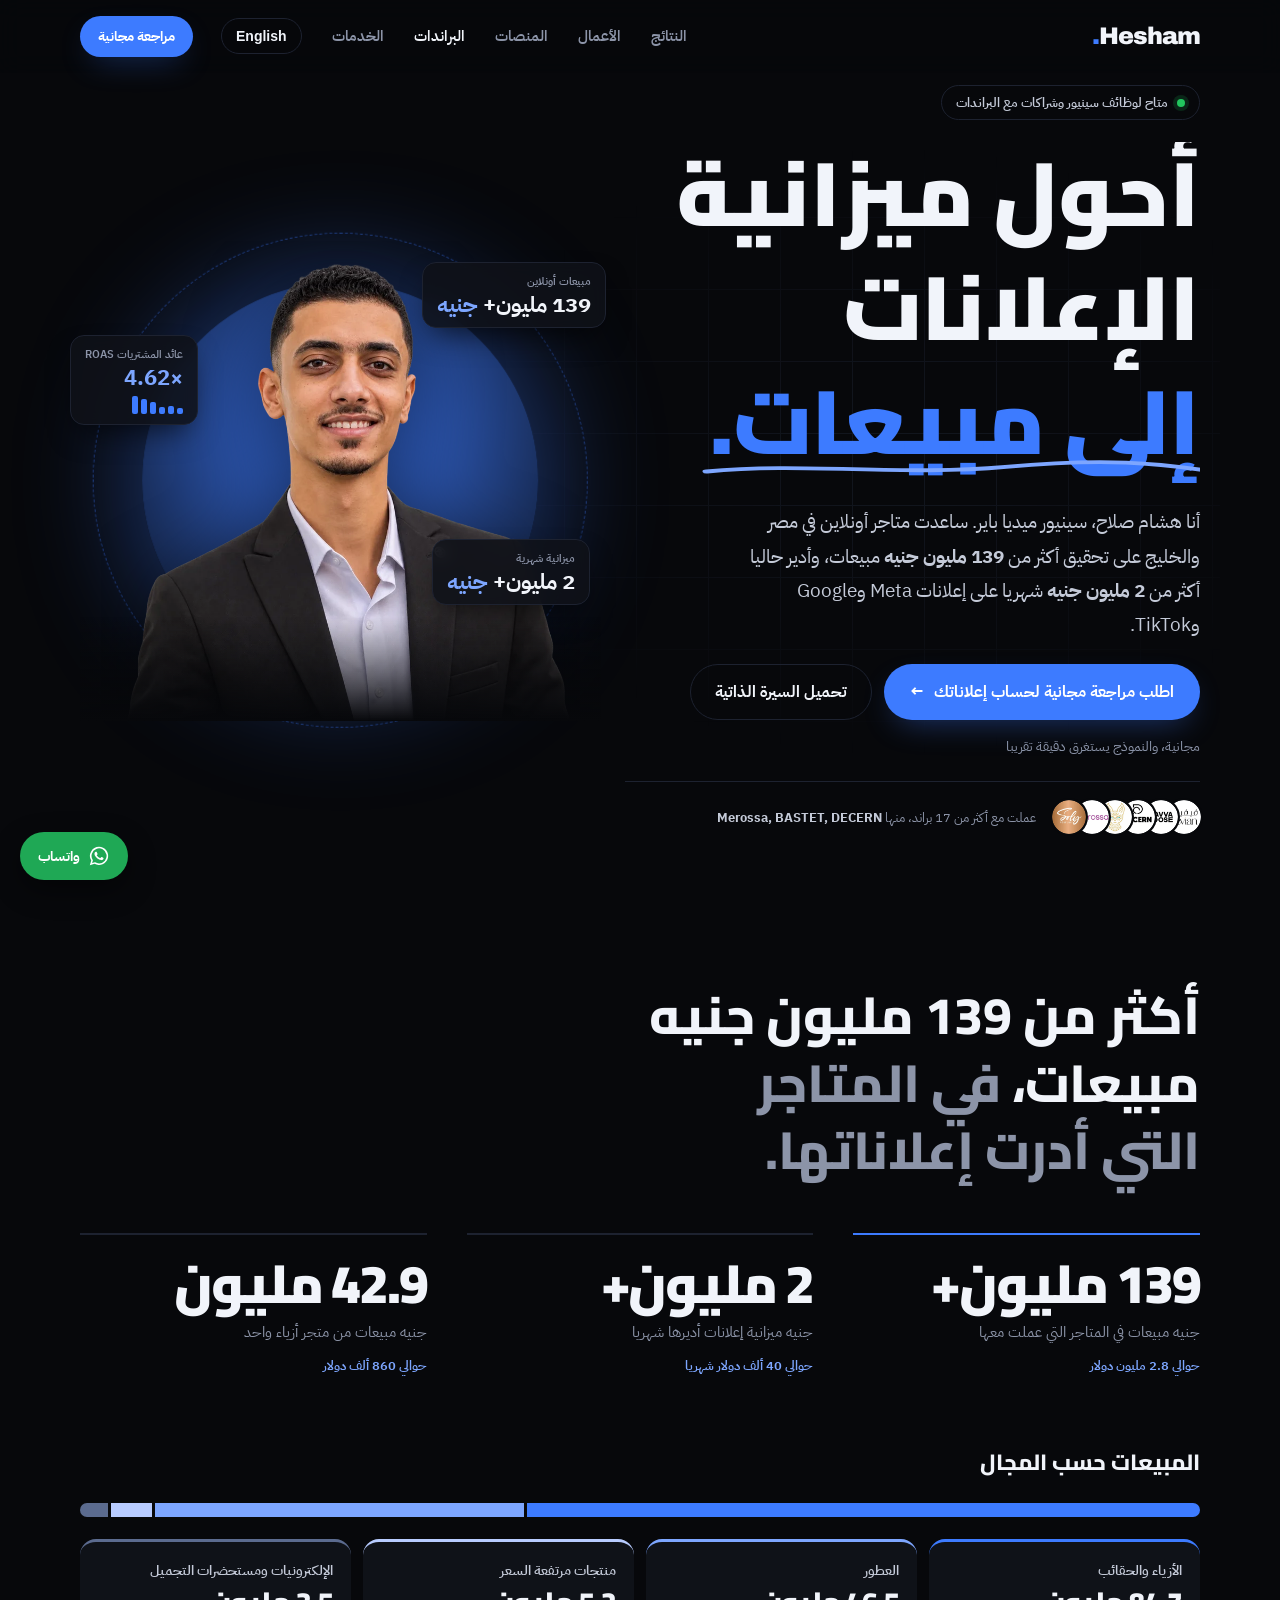
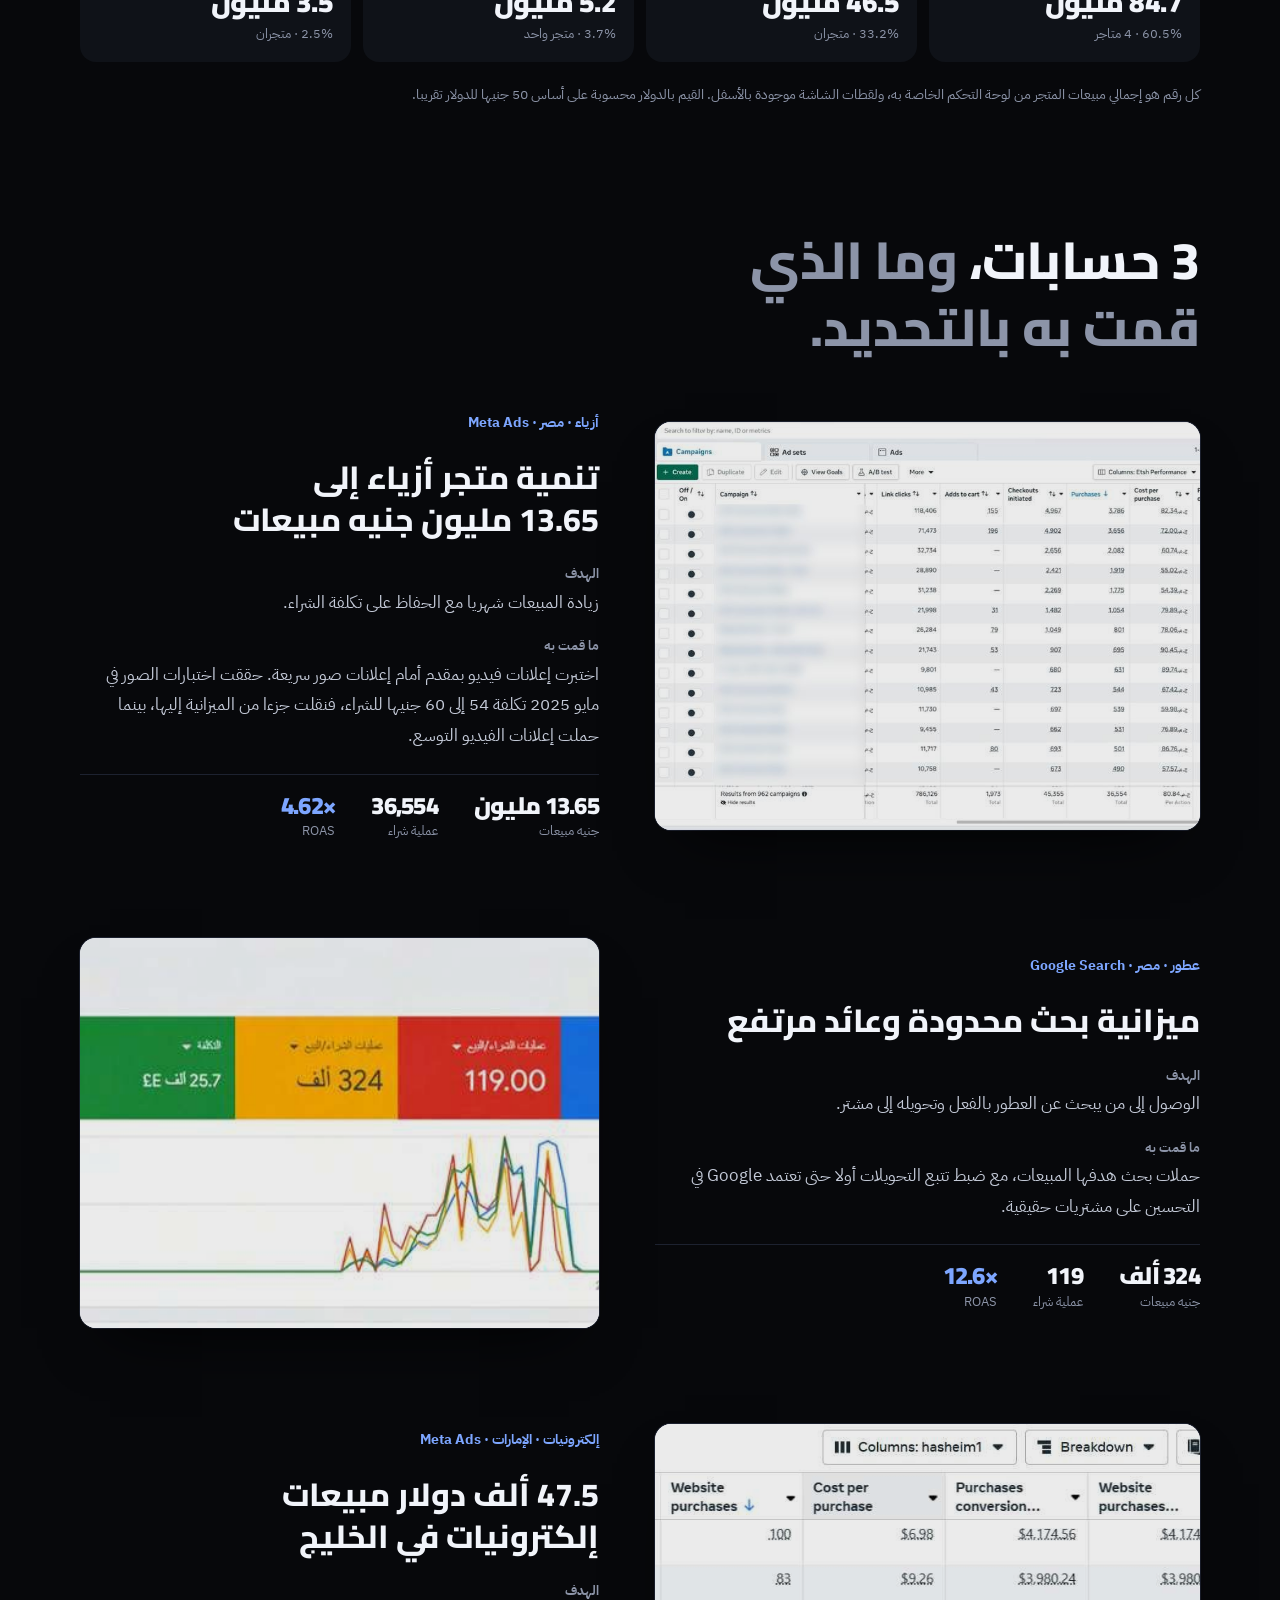
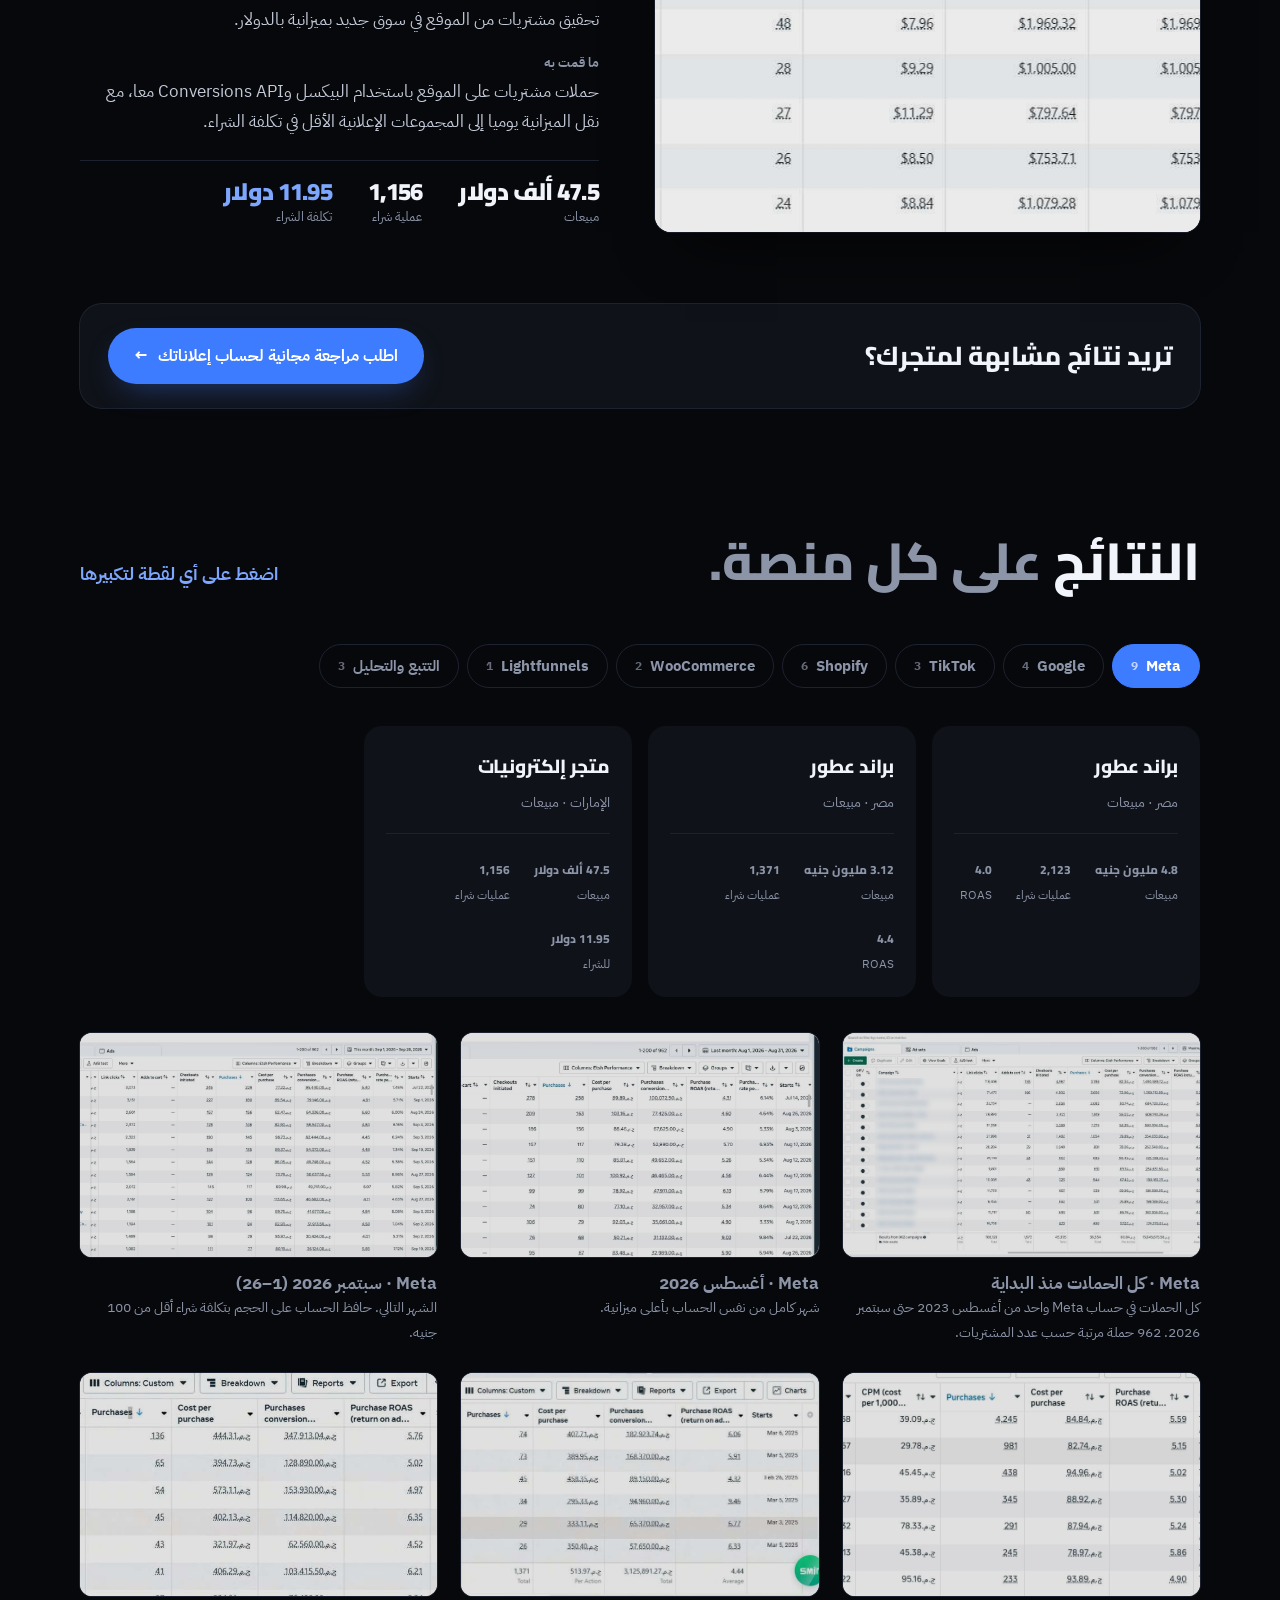
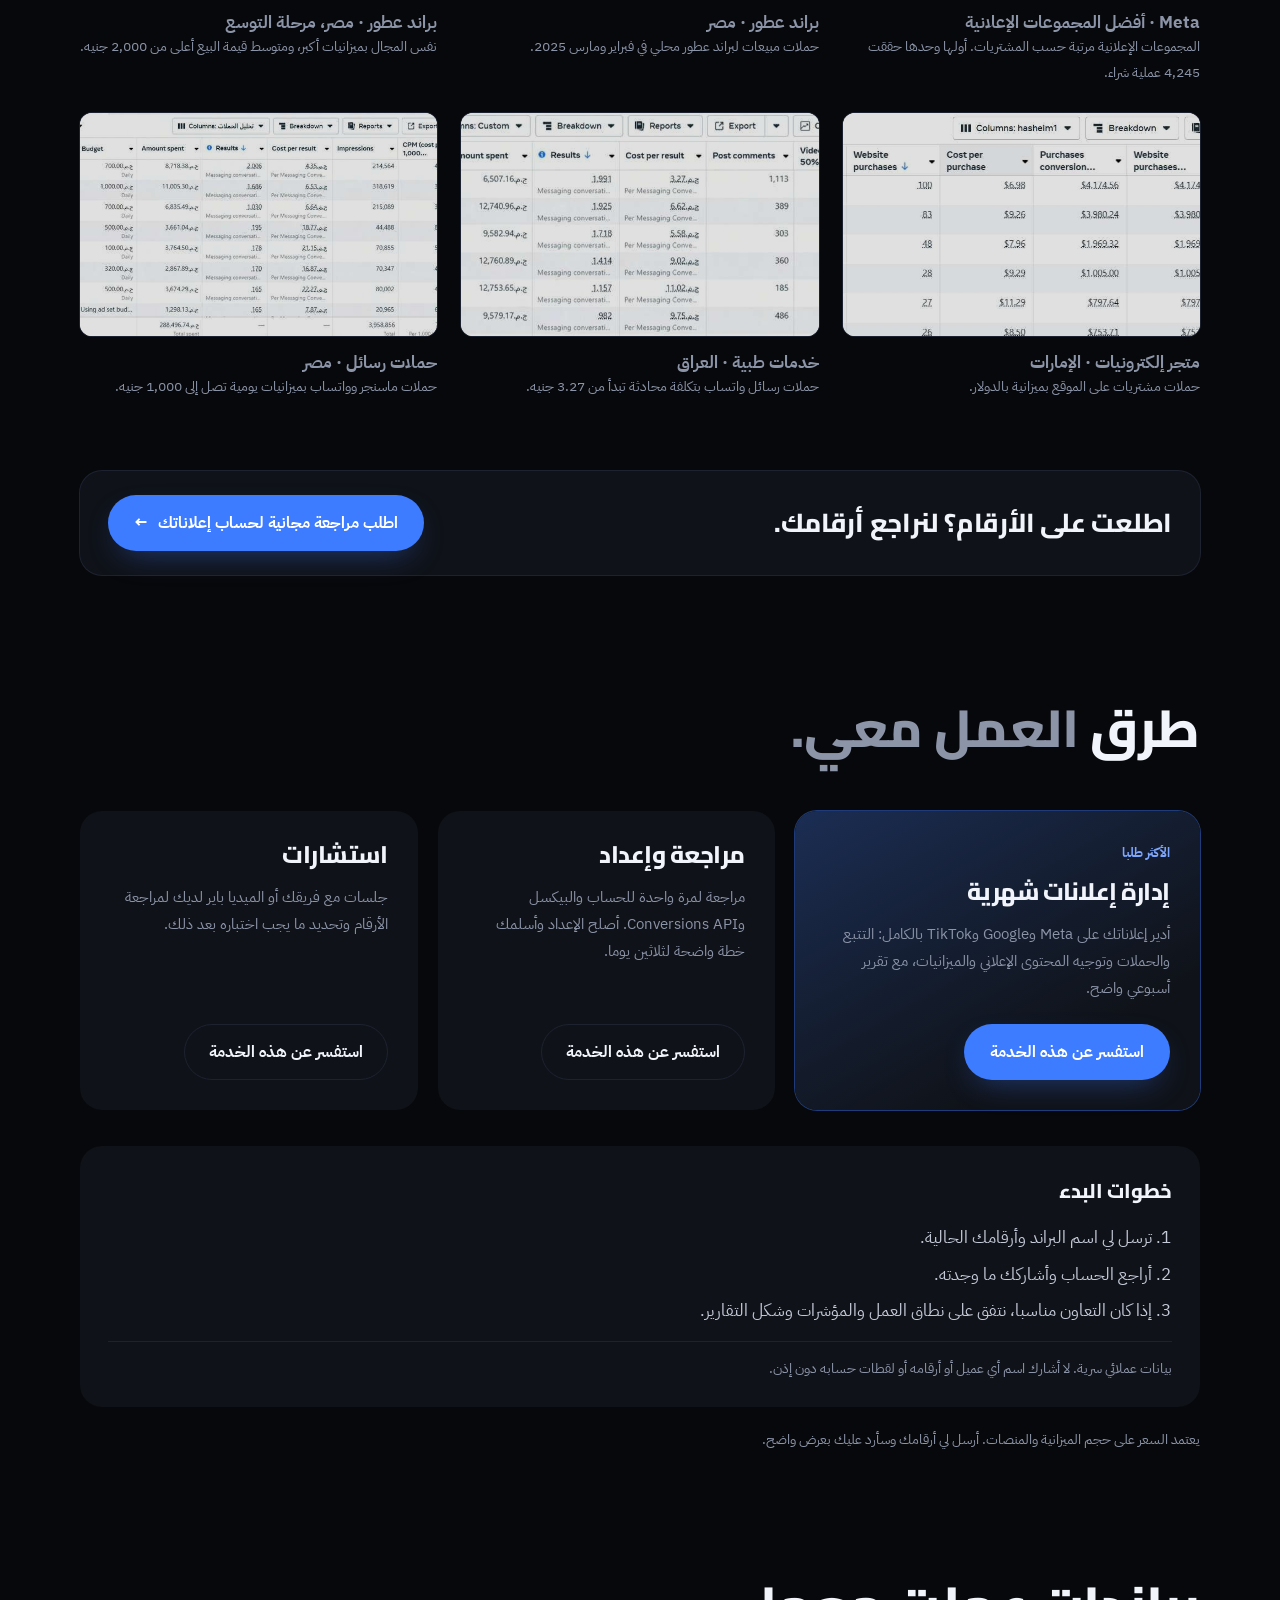
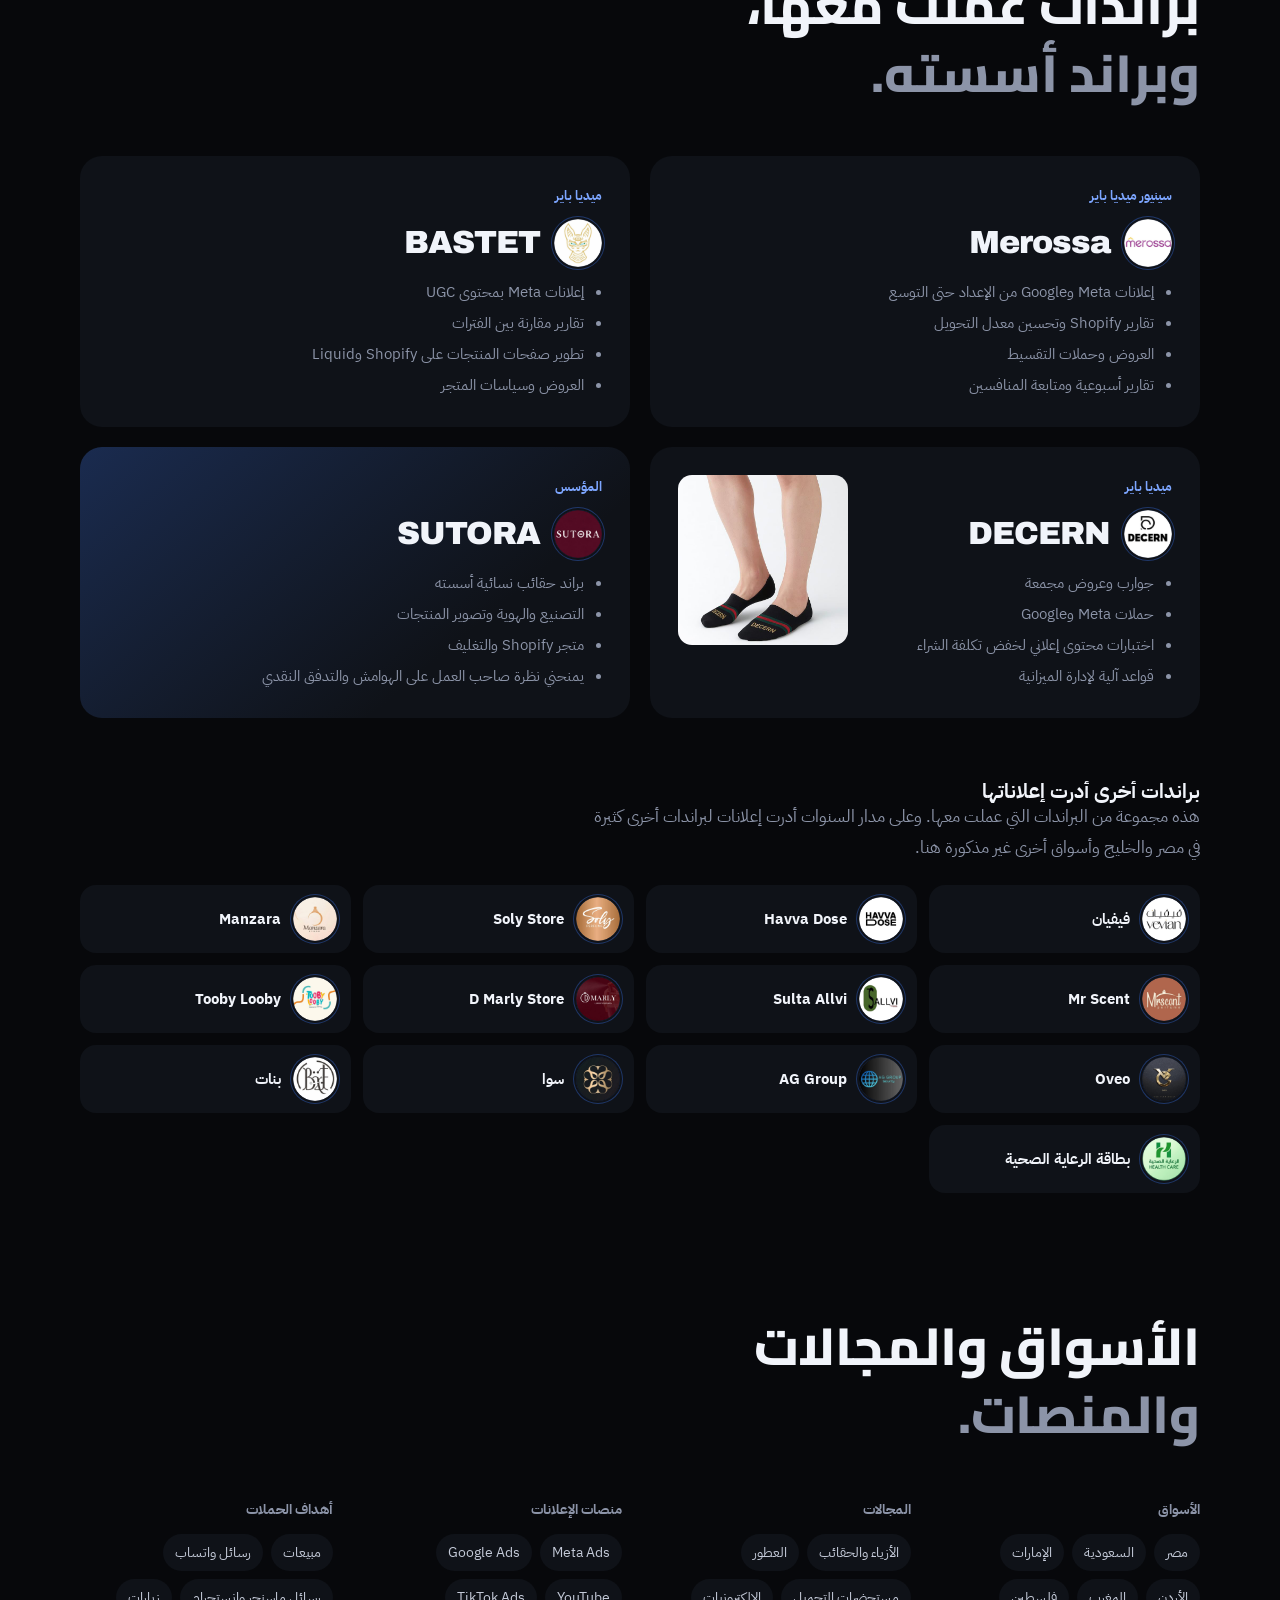
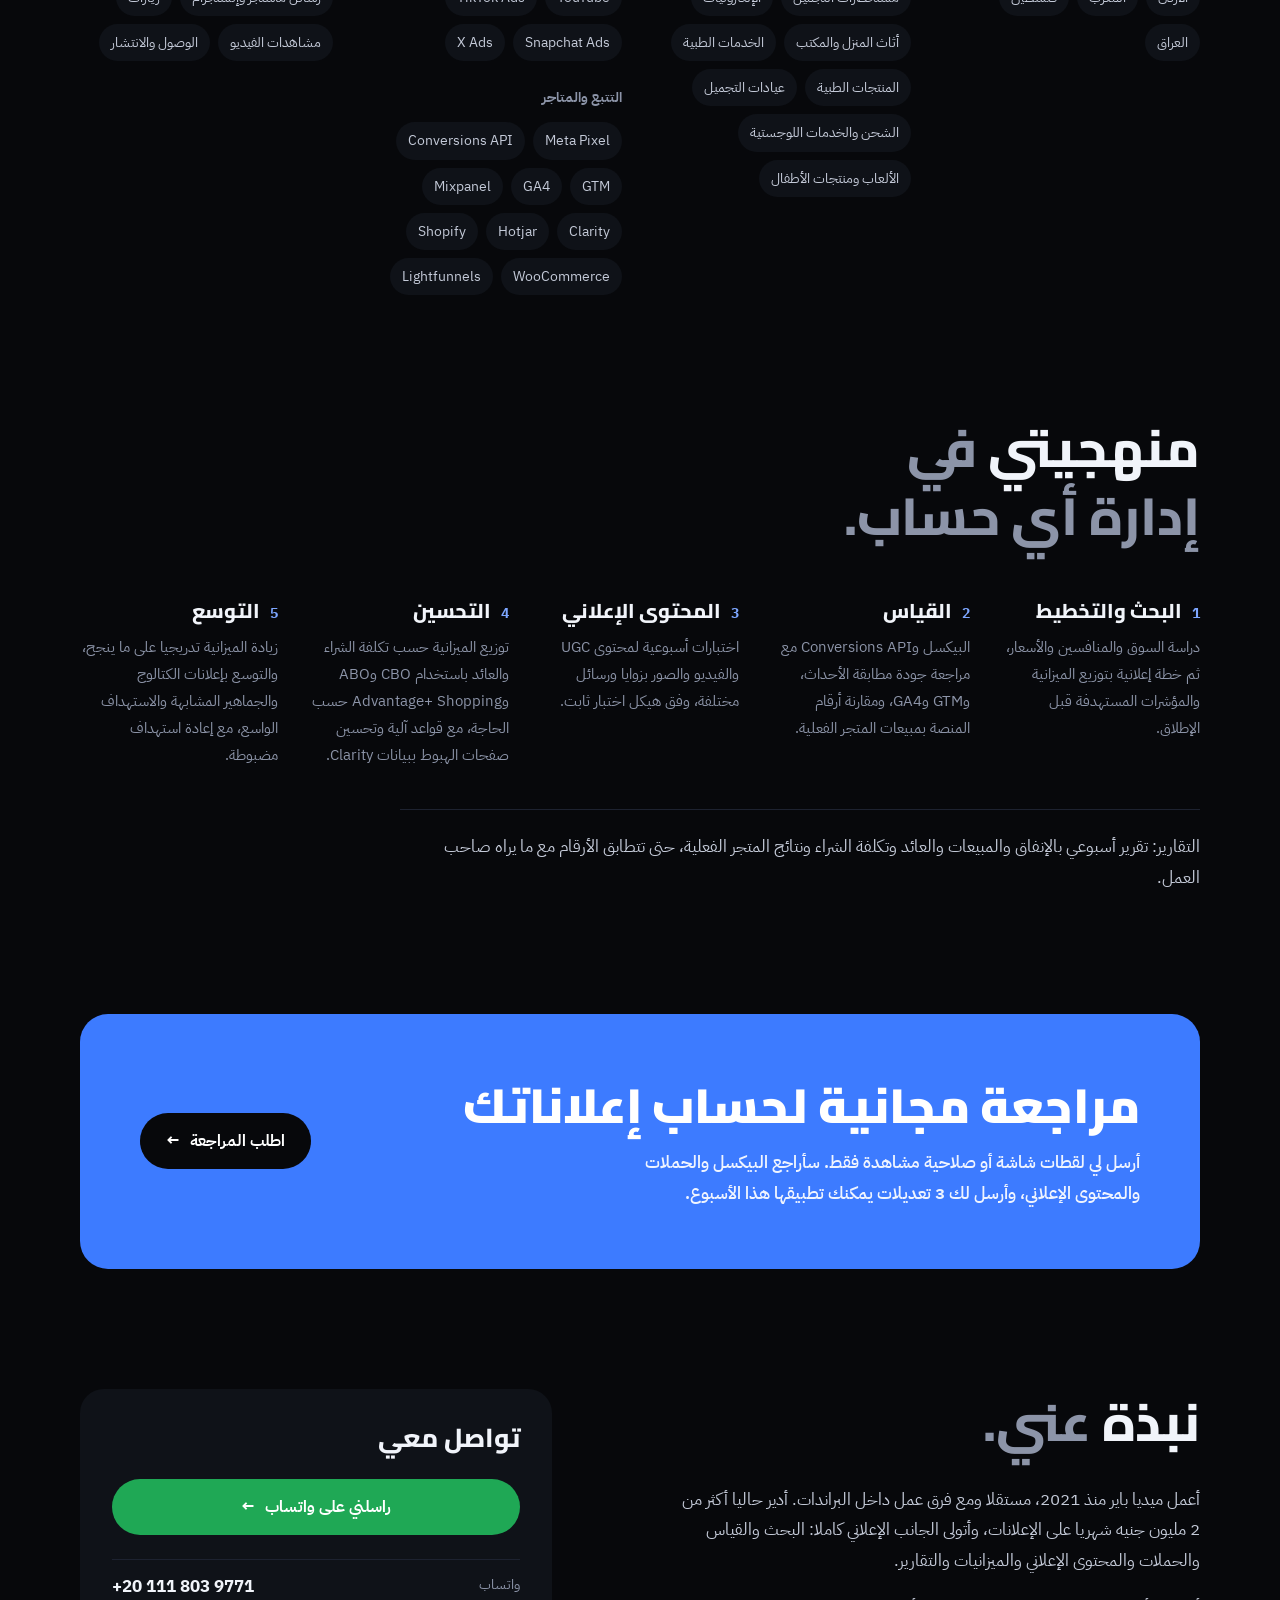
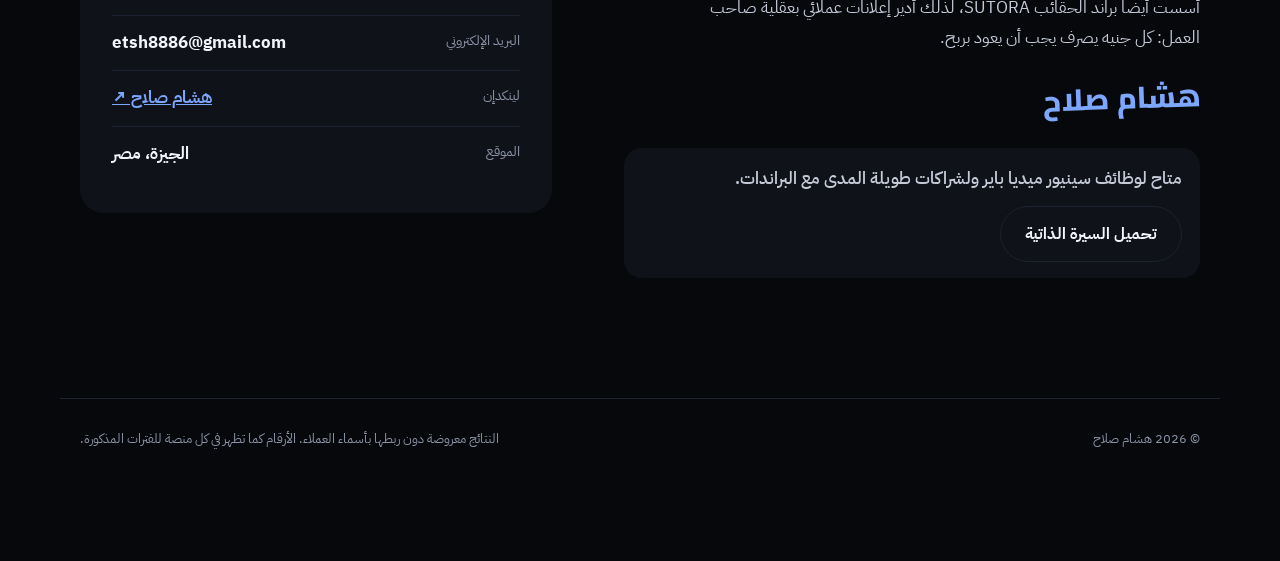
==== ar/index.html @ 5ac5dd82 "Add SUTORA logo to the founder card" ====
<!doctype html>
<html lang="ar" dir="rtl">
<head>
<meta charset="utf-8">
<meta name="viewport" content="width=device-width,initial-scale=1,viewport-fit=cover">
<title data-i18n="title">هشام صلاح · سينيور ميديا باير</title>
<meta name="description" data-i18n-content="desc" content="هشام صلاح، سينيور ميديا باير. أكثر من 139 مليون جنيه مبيعات أونلاين لمتاجر في مصر والخليج، وأدير أكثر من 2 مليون جنيه شهريا على إعلانات Meta وGoogle وTikTok.">
<meta property="og:title" data-i18n-content="title" content="هشام صلاح · سينيور ميديا باير">
<meta property="og:description" data-i18n-content="ogdesc" content="أكثر من 139 مليون جنيه مبيعات أونلاين، وأكثر من 2 مليون جنيه ميزانية إعلانات أديرها شهريا.">
<meta property="og:type" content="website">
<meta property="og:image" content="https://merossamattresseg-lang.github.io/senior-media--buyer/images/og-cover.jpg">
<meta name="twitter:card" content="summary_large_image">
<link rel="canonical" data-i18n-href="canon" href="https://merossamattresseg-lang.github.io/senior-media--buyer/ar/">
<link rel="alternate" hreflang="en" href="https://merossamattresseg-lang.github.io/senior-media--buyer/">
<link rel="alternate" hreflang="ar" href="https://merossamattresseg-lang.github.io/senior-media--buyer/ar/">
<link rel="alternate" hreflang="x-default" href="https://merossamattresseg-lang.github.io/senior-media--buyer/">
<meta name="theme-color" content="#07080B">
<link rel="icon" href="data:image/svg+xml,%3Csvg xmlns='http://www.w3.org/2000/svg' viewBox='0 0 64 64'%3E%3Crect width='64' height='64' rx='14' fill='%2307080B'/%3E%3Ctext x='30' y='45' font-family='Arial Black,Arial' font-weight='900' font-size='36' fill='white' text-anchor='middle'%3EH%3C/text%3E%3Ccircle cx='48' cy='42' r='5' fill='%233D7BFF'/%3E%3C/svg%3E">
<link rel="preconnect" href="https://fonts.googleapis.com">
<link rel="preconnect" href="https://fonts.gstatic.com" crossorigin>
<!--FONTS--><link rel="stylesheet" href="https://fonts.googleapis.com/css2?family=Archivo:wght@800;900&family=Cairo:wght@700;800;900&family=IBM+Plex+Sans+Arabic:wght@400;500;600;700&display=swap"><!--/FONTS-->
<link rel="preload" as="image" href="../images/hesham-salah.webp">
<link rel="stylesheet" href="../css/style.css">
<script type="text/javascript">
    (function(c,l,a,r,i,t,y){
        c[a]=c[a]||function(){(c[a].q=c[a].q||[]).push(arguments)};
        t=l.createElement(r);t.async=1;t.src="https://www.clarity.ms/tag/"+i;
        y=l.getElementsByTagName(r)[0];y.parentNode.insertBefore(t,y);
    })(window, document, "clarity", "script", "z7hpxhd7aa");
</script>
<script type="application/ld+json">
{"@context":"https://schema.org","@type":"Person","name":"Hesham Salah","alternateName":"هشام صلاح","jobTitle":"Senior Media Buyer","url":"https://merossamattresseg-lang.github.io/senior-media--buyer/","image":"https://merossamattresseg-lang.github.io/senior-media--buyer/images/og-cover.jpg","email":"mailto:etsh8886@gmail.com","telephone":"+201118039771","address":{"@type":"PostalAddress","addressLocality":"Giza","addressCountry":"EG"},"sameAs":["https://www.linkedin.com/in/hesham-salah-sennior/","https://www.facebook.com/HeshamYalla1"],"knowsAbout":["Media Buying","Performance Marketing","Meta Ads","Google Ads","TikTok Ads","E-commerce Marketing","Conversions API","Google Analytics 4"],"knowsLanguage":["ar","en"]}
</script>
</head>
<body class="intro">

<header class="nav" id="top">
  <div class="in">
    <a class="logo" href="#top">Hesham<em>.</em></a>
    <nav class="links" aria-label="Sections">
      <a href="#results" data-i18n="nav1">النتائج</a><a href="#work" data-i18n="nav2">الأعمال</a><a href="#proof" data-i18n="nav3">المنصات</a><a href="#brands" data-i18n="nav5">البراندات</a><a href="#services" data-i18n="nav4">الخدمات</a>
    </nav>
    <a class="lang" data-i18n-href="langhref" href="../" data-i18n="lang">English</a>
    <button type="button" class="cta sm" data-lead data-i18n="navcta">مراجعة مجانية</button>
  </div>
</header>

<main>
<section class="hero in">
  <div class="grid-bg" aria-hidden="true"></div>
  <div class="hero-copy">
    <span class="pill"><b></b><span data-i18n="pill">متاح لوظائف سينيور وشراكات مع البراندات</span></span>
    <h1 class="h1"><span class="ln"><span data-i18n="h1a">أحول ميزانية</span></span><span class="ln"><span data-i18n="h1b">الإعلانات</span></span><span class="ln"><span class="acc"><span data-i18n="h1c">إلى مبيعات.</span><svg class="scribble" viewBox="0 0 300 30" preserveAspectRatio="none" aria-hidden="true"><path d="M4 20 C 60 8, 120 26, 180 14 S 270 10, 296 18" /></svg></span></span></h1>
    <p class="sub" data-i18n="sub">أنا هشام صلاح، سينيور ميديا باير. ساعدت متاجر أونلاين في مصر والخليج على تحقيق أكثر من <b>139 مليون جنيه</b> مبيعات، وأدير حاليا أكثر من <b>2 مليون جنيه</b> شهريا على إعلانات Meta وGoogle وTikTok.</p>
    <div class="ctas">
      <button type="button" class="cta" data-lead><span data-i18n="cta1">اطلب مراجعة مجانية لحساب إعلاناتك</span> <span class="arr" aria-hidden="true">→</span></button>
      <a class="btn2" href="../cv/Hesham-Salah-CV.pdf" target="_blank" rel="noopener" data-cv data-i18n="cta2">تحميل السيرة الذاتية</a>
    </div>
    <p class="micro" data-i18n="micro">مجانية، والنموذج يستغرق دقيقة تقريبا</p>
    <div class="trust-in"><span class="avatars"><img src="../images/brands/vevian.png" alt="Vevian" width="40" height="40"><img src="../images/brands/havva-dose.png" alt="Havva Dose" width="40" height="40"><img src="../images/brands/decern.png" alt="DECERN" width="40" height="40"><img src="../images/brands/bastet.png" alt="BASTET" width="40" height="40"><img src="../images/brands/merossa.png" alt="Merossa" width="40" height="40"><img src="../images/brands/soly-store.png" alt="Soly Store" width="40" height="40"></span><span class="tw"><span data-i18n="trust2">عملت مع أكثر من 17 براند، منها</span> <b>Merossa, BASTET, DECERN</b></span></div>
  </div>
  <div class="stage">
    <div class="ring" aria-hidden="true"></div>
    <div class="disc" aria-hidden="true"></div>
    <div class="photo"><img src="../images/hesham-salah.webp" alt="Hesham Salah" data-i18n-alt="alt" width="900" height="900" fetchpriority="high"></div>
    <div class="fade-b" aria-hidden="true"></div>
    <div class="chip c1"><small data-i18n="chip1">عائد المشتريات ROAS</small><b><em>4.62×</em></b><div class="bars" aria-hidden="true"><i style="height:30%"></i><i style="height:45%"></i><i style="height:40%"></i><i style="height:65%"></i><i style="height:80%"></i><i style="height:100%"></i></div></div>
    <div class="chip c2"><small data-i18n="chip2">مبيعات أونلاين</small><b>139 مليون+ <em>جنيه</em></b></div>
    <div class="chip c3"><small data-i18n="chip3">ميزانية شهرية</small><b>2 مليون+ <em>جنيه</em></b></div>
  </div>
</section>


<section class="in sec" id="results">
  <h2 class="title" data-i18n="t1">أكثر من 139 مليون جنيه مبيعات، <em>في المتاجر التي أدرت إعلاناتها.</em></h2>
  <div class="stats">
    <div><b class="cnt" data-to="139" data-suf="M+">139 مليون+</b><span data-i18n="s1">جنيه مبيعات في المتاجر التي عملت معها</span><small class="usd" data-i18n="usd1">حوالي 2.8 مليون دولار</small></div>
    <div><b class="cnt" data-to="2" data-suf="M+">2 مليون+</b><span data-i18n="s2">جنيه ميزانية إعلانات أديرها شهريا</span><small class="usd" data-i18n="usd2">حوالي 40 ألف دولار شهريا</small></div>
    <div><b class="cnt" data-to="42.9" data-dec="1" data-suf="M">42.9 مليون</b><span data-i18n="s3">جنيه مبيعات من متجر أزياء واحد</span><small class="usd" data-i18n="usd3">حوالي 860 ألف دولار</small></div>
  </div>

  <div class="split">
    <h3 class="h3" data-i18n="bdh">المبيعات حسب المجال</h3>
    <div class="ind-bar" aria-hidden="true"><i style="--w:60.5%"></i><i style="--w:33.2%"></i><i style="--w:3.7%"></i><i style="--w:2.5%"></i></div>
    <ul class="ind"><li><span class="sw"></span><span class="nm" data-i18n="ind1">الأزياء والحقائب</span><b>84.7 مليون</b><small><span>60.5%</span> · <span data-i18n="ic1">4 متاجر</span></small></li><li><span class="sw"></span><span class="nm" data-i18n="ind2">العطور</span><b>46.5 مليون</b><small><span>33.2%</span> · <span data-i18n="ic2">متجران</span></small></li><li><span class="sw"></span><span class="nm" data-i18n="ind3">منتجات مرتفعة السعر</span><b>5.2 مليون</b><small><span>3.7%</span> · <span data-i18n="ic3">متجر واحد</span></small></li><li><span class="sw"></span><span class="nm" data-i18n="ind4">الإلكترونيات ومستحضرات التجميل</span><b>3.5 مليون</b><small><span>2.5%</span> · <span data-i18n="ic4">متجران</span></small></li></ul>
    <p class="note" data-i18n="bdnote">كل رقم هو إجمالي مبيعات المتجر من لوحة التحكم الخاصة به، ولقطات الشاشة موجودة بالأسفل. القيم بالدولار محسوبة على أساس 50 جنيها للدولار تقريبا.</p>
  </div>
</section>

<section class="in sec" id="work">
  <h2 class="title" data-i18n="t2">3 حسابات، <em>وما الذي قمت به بالتحديد.</em></h2>
  <div class="cases">
    <article class="case">
      <button type="button" class="shot" data-proof="0"><img src="../images/proof/01-meta-whole-account-lifetime.jpg" alt="Meta Ads Manager, lifetime results of the fashion account" loading="lazy"></button>
      <div class="body">
        <p class="meta" data-i18n="c1m">أزياء · مصر · Meta Ads</p>
        <h3 data-i18n="c1h">تنمية متجر أزياء إلى 13.65 مليون جنيه مبيعات</h3>
        <dl>
          <div><dt data-i18n="goal">الهدف</dt><dd data-i18n="cg1">زيادة المبيعات شهريا مع الحفاظ على تكلفة الشراء.</dd></div>
          <div><dt data-i18n="did">ما قمت به</dt><dd data-i18n="cd1">اختبرت إعلانات فيديو بمقدم أمام إعلانات صور سريعة. حققت اختبارات الصور في مايو 2025 تكلفة 54 إلى 60 جنيها للشراء، فنقلت جزءا من الميزانية إليها، بينما حملت إعلانات الفيديو التوسع.</dd></div>
        </dl>
        <div class="res"><div><b>13.65 مليون</b><span data-i18n="rs1">جنيه مبيعات</span></div><div><b>36,554</b><span data-i18n="rs2">عملية شراء</span></div><div><b>4.62×</b><span data-i18n="rs3">ROAS</span></div></div>
      </div>
    </article>
    <article class="case">
      <button type="button" class="shot" data-proof="10"><img src="../images/proof/11-perfume-brand-google-search.jpg" alt="Google Ads results for a perfume brand" loading="lazy"></button>
      <div class="body">
        <p class="meta" data-i18n="c2m">عطور · مصر · Google Search</p>
        <h3 data-i18n="c2h">ميزانية بحث محدودة وعائد مرتفع</h3>
        <dl>
          <div><dt data-i18n="goal">الهدف</dt><dd data-i18n="cg2">الوصول إلى من يبحث عن العطور بالفعل وتحويله إلى مشتر.</dd></div>
          <div><dt data-i18n="did">ما قمت به</dt><dd data-i18n="cd2">حملات بحث هدفها المبيعات، مع ضبط تتبع التحويلات أولا حتى تعتمد Google في التحسين على مشتريات حقيقية.</dd></div>
        </dl>
        <div class="res"><div><b>324 ألف</b><span data-i18n="rs1">جنيه مبيعات</span></div><div><b>119</b><span data-i18n="rs2">عملية شراء</span></div><div><b>12.6×</b><span data-i18n="rs3">ROAS</span></div></div>
      </div>
    </article>
    <article class="case">
      <button type="button" class="shot" data-proof="6"><img src="../images/proof/07-electronics-store-uae.jpg" alt="Meta Ads results for an electronics store in the UAE" loading="lazy"></button>
      <div class="body">
        <p class="meta" data-i18n="c3m">إلكترونيات · الإمارات · Meta Ads</p>
        <h3 data-i18n="c3h">47.5 ألف دولار مبيعات إلكترونيات في الخليج</h3>
        <dl>
          <div><dt data-i18n="goal">الهدف</dt><dd data-i18n="cg3">تحقيق مشتريات من الموقع في سوق جديد بميزانية بالدولار.</dd></div>
          <div><dt data-i18n="did">ما قمت به</dt><dd data-i18n="cd3">حملات مشتريات على الموقع باستخدام البيكسل وConversions API معا، مع نقل الميزانية يوميا إلى المجموعات الإعلانية الأقل في تكلفة الشراء.</dd></div>
        </dl>
        <div class="res"><div><b>47.5 ألف دولار</b><span data-i18n="rs4">مبيعات</span></div><div><b>1,156</b><span data-i18n="rs2">عملية شراء</span></div><div><b>11.95 دولار</b><span data-i18n="rs5">تكلفة الشراء</span></div></div>
      </div>
    </article>
  </div>
</section>
<div class="in band-wrap"><div class="band"><p data-i18n="band1t">تريد نتائج مشابهة لمتجرك؟</p><button type="button" class="cta" data-lead><span data-i18n="cta1">اطلب مراجعة مجانية لحساب إعلاناتك</span> <span class="arr" aria-hidden="true">→</span></button></div></div>

<section class="in sec" id="proof">
  <div class="title-row">
    <h2 class="title" data-i18n="t3">النتائج <em>على كل منصة.</em></h2>
    <span class="hand" data-i18n="hand">اضغط على أي لقطة لتكبيرها</span>
  </div>
  <div class="tabs" role="tablist" aria-label="Platforms" id="pf-tabs"></div>
  <p class="swipe-hint" data-i18n="swipe">اسحب لرؤية المزيد</p>
  <div class="pf-panel" id="pf-panel" role="tabpanel"></div>
</section>
<div class="in band-wrap"><div class="band"><p data-i18n="band2t">اطلعت على الأرقام؟ لنراجع أرقامك.</p><button type="button" class="cta" data-lead><span data-i18n="cta1">اطلب مراجعة مجانية لحساب إعلاناتك</span> <span class="arr" aria-hidden="true">→</span></button></div></div>
<section class="in sec" id="services">
  <h2 class="title" data-i18n="t7">طرق <em>العمل معي.</em></h2>
  <div class="plans">
    <article class="plan main">
      <span class="tag" data-i18n="p1t">الأكثر طلبا</span>
      <h3 data-i18n="p1h">إدارة إعلانات شهرية</h3>
      <p data-i18n="p1p">أدير إعلاناتك على Meta وGoogle وTikTok بالكامل: التتبع والحملات وتوجيه المحتوى الإعلاني والميزانيات، مع تقرير أسبوعي واضح.</p>
      <button type="button" class="cta" data-lead data-plan="Monthly ad management" data-i18n="pcta">استفسر عن هذه الخدمة</button>
    </article>
    <article class="plan">
      <h3 data-i18n="p2h">مراجعة وإعداد</h3>
      <p data-i18n="p2p">مراجعة لمرة واحدة للحساب والبيكسل وConversions API. أصلح الإعداد وأسلمك خطة واضحة لثلاثين يوما.</p>
      <button type="button" class="btn2" data-lead data-plan="Audit & setup" data-i18n="pcta">استفسر عن هذه الخدمة</button>
    </article>
    <article class="plan">
      <h3 data-i18n="p3h">استشارات</h3>
      <p data-i18n="p3p">جلسات مع فريقك أو الميديا باير لديك لمراجعة الأرقام وتحديد ما يجب اختباره بعد ذلك.</p>
      <button type="button" class="btn2" data-lead data-plan="Consulting" data-i18n="pcta">استفسر عن هذه الخدمة</button>
    </article>
  </div>
  <div class="start">
    <h3 data-i18n="wh">خطوات البدء</h3>
    <ol><li data-i18n="w1">ترسل لي اسم البراند وأرقامك الحالية.</li><li data-i18n="w2">أراجع الحساب وأشاركك ما وجدته.</li><li data-i18n="w3">إذا كان التعاون مناسبا، نتفق على نطاق العمل والمؤشرات وشكل التقارير.</li></ol>
    <p class="priv" data-i18n="priv">بيانات عملائي سرية. لا أشارك اسم أي عميل أو أرقامه أو لقطات حسابه دون إذن.</p>
  </div>
  <p class="note" data-i18n="pnote">يعتمد السعر على حجم الميزانية والمنصات. أرسل لي أرقامك وسأرد عليك بعرض واضح.</p>
</section>
<section class="in sec" id="words" hidden>
  <h2 class="title" data-i18n="t4">آراء العملاء <em>والزملاء.</em></h2>
  <div class="quotes" id="quotes"></div>
</section>
<section class="in sec" id="brands">
  <h2 class="title" data-i18n="t8">براندات عملت معها، <em>وبراند أسسته.</em></h2>
  <div class="brands">
    <article class="brand"><span class="role" data-i18n="b1r">سينيور ميديا باير</span><h3><img class="blogo" src="../images/brands/merossa.png" alt="" width="48" height="48" loading="lazy">Merossa</h3><ul><li data-i18n="b1a">إعلانات Meta وGoogle من الإعداد حتى التوسع</li><li data-i18n="b1b">تقارير Shopify وتحسين معدل التحويل</li><li data-i18n="b1c">العروض وحملات التقسيط</li><li data-i18n="b1d">تقارير أسبوعية ومتابعة المنافسين</li></ul></article>
    <article class="brand"><span class="role" data-i18n="b2r">ميديا باير</span><h3><img class="blogo" src="../images/brands/bastet.png" alt="" width="48" height="48" loading="lazy">BASTET</h3><ul><li data-i18n="b2a">إعلانات Meta بمحتوى UGC</li><li data-i18n="b2b">تقارير مقارنة بين الفترات</li><li data-i18n="b2c">تطوير صفحات المنتجات على Shopify وLiquid</li><li data-i18n="b2d">العروض وسياسات المتجر</li></ul></article>
    <article class="brand has-img"><div><span class="role" data-i18n="b2r">ميديا باير</span><h3><img class="blogo" src="../images/brands/decern.png" alt="" width="48" height="48" loading="lazy">DECERN</h3><ul><li data-i18n="b3a">جوارب وعروض مجمعة</li><li data-i18n="b3b">حملات Meta وGoogle</li><li data-i18n="b3c">اختبارات محتوى إعلاني لخفض تكلفة الشراء</li><li data-i18n="b3d">قواعد آلية لإدارة الميزانية</li></ul></div><img src="../images/decern-socks.jpg" alt="DECERN socks" loading="lazy" width="640" height="640"></article>
    <article class="brand founder"><span class="role" data-i18n="b4r">المؤسس</span><h3><img class="blogo" src="../images/brands/sutora.png" alt="" width="48" height="48" loading="lazy">SUTORA</h3><ul><li data-i18n="b4a">براند حقائب نسائية أسسته</li><li data-i18n="b4b">التصنيع والهوية وتصوير المنتجات</li><li data-i18n="b4c">متجر Shopify والتغليف</li><li data-i18n="b4d">يمنحني نظرة صاحب العمل على الهوامش والتدفق النقدي</li></ul></article>
  </div>
  <h3 class="h3 more-h" data-i18n="bmore">براندات أخرى أدرت إعلاناتها</h3>
  <p class="bnote" data-i18n="bnote">هذه مجموعة من البراندات التي عملت معها. وعلى مدار السنوات أدرت إعلانات لبراندات أخرى كثيرة في مصر والخليج وأسواق أخرى غير مذكورة هنا.</p>
  <ul class="blist"><li><img src="../images/brands/vevian.png" alt="" width="56" height="56" loading="lazy"><span data-i18n="bn0">فيفيان</span></li><li><img src="../images/brands/havva-dose.png" alt="" width="56" height="56" loading="lazy"><span>Havva Dose</span></li><li><img src="../images/brands/soly-store.png" alt="" width="56" height="56" loading="lazy"><span>Soly Store</span></li><li><img src="../images/brands/manzara.png" alt="" width="56" height="56" loading="lazy"><span>Manzara</span></li><li><img src="../images/brands/mr-scent.png" alt="" width="56" height="56" loading="lazy"><span>Mr Scent</span></li><li><img src="../images/brands/sulta-allvi.png" alt="" width="56" height="56" loading="lazy"><span>Sulta Allvi</span></li><li><img src="../images/brands/d-marly-store.png" alt="" width="56" height="56" loading="lazy"><span>D Marly Store</span></li><li><img src="../images/brands/tooby-looby.png" alt="" width="56" height="56" loading="lazy"><span>Tooby Looby</span></li><li><img src="../images/brands/oveo.png" alt="" width="56" height="56" loading="lazy"><span>Oveo</span></li><li><img src="../images/brands/ag-group.png" alt="" width="56" height="56" loading="lazy"><span>AG Group</span></li><li><img src="../images/brands/sawa.png" alt="" width="56" height="56" loading="lazy"><span data-i18n="bn2">سوا</span></li><li><img src="../images/brands/banat.png" alt="" width="56" height="56" loading="lazy"><span data-i18n="bn3">بنات</span></li><li><img src="../images/brands/healthy-care-card.png" alt="" width="56" height="56" loading="lazy"><span data-i18n="bn1">بطاقة الرعاية الصحية</span></li></ul>
</section>
<section class="in sec" id="reach">
  <h2 class="title" data-i18n="t9">الأسواق والمجالات <em>والمنصات.</em></h2>
  <div class="reach">
    <div><h3 data-i18n="r1">الأسواق</h3><p class="tags"><span data-i18n="m1">مصر</span><span data-i18n="m2">السعودية</span><span data-i18n="m3">الإمارات</span><span data-i18n="m4">الأردن</span><span data-i18n="m5">المغرب</span><span data-i18n="m6">فلسطين</span><span data-i18n="m7">العراق</span></p></div>
    <div><h3 data-i18n="r2">المجالات</h3><p class="tags"><span data-i18n="i1">الأزياء والحقائب</span><span data-i18n="i2">العطور</span><span data-i18n="i3">مستحضرات التجميل</span><span data-i18n="i4">الإلكترونيات</span><span data-i18n="i5">أثاث المنزل والمكتب</span><span data-i18n="i6">الخدمات الطبية</span><span data-i18n="i7">المنتجات الطبية</span><span data-i18n="i8">عيادات التجميل</span><span data-i18n="i9">الشحن والخدمات اللوجستية</span><span data-i18n="i10">الألعاب ومنتجات الأطفال</span></p></div>
    <div><h3 data-i18n="r3">منصات الإعلانات</h3><p class="tags"><span>Meta Ads</span><span>Google Ads</span><span>YouTube</span><span>TikTok Ads</span><span>Snapchat Ads</span><span>X Ads</span></p>
      <h3 data-i18n="r4">التتبع والمتاجر</h3><p class="tags"><span>Meta Pixel</span><span>Conversions API</span><span>GTM</span><span>GA4</span><span>Mixpanel</span><span>Clarity</span><span>Hotjar</span><span>Shopify</span><span>WooCommerce</span><span>Lightfunnels</span></p></div>
    <div><h3 data-i18n="r5">أهداف الحملات</h3><p class="tags"><span data-i18n="g1">مبيعات</span><span data-i18n="g2">رسائل واتساب</span><span data-i18n="g3">رسائل ماسنجر وإنستجرام</span><span data-i18n="g4">زيارات</span><span data-i18n="g5">مشاهدات الفيديو</span><span data-i18n="g6">الوصول والانتشار</span></p></div>
  </div>
</section>





<section class="in sec" id="how">
  <h2 class="title" data-i18n="t5">منهجيتي <em>في إدارة أي حساب.</em></h2>
  <ol class="steps">
    <li><h3 data-i18n="st1">البحث والتخطيط</h3><p data-i18n="sp1">دراسة السوق والمنافسين والأسعار، ثم خطة إعلانية بتوزيع الميزانية والمؤشرات المستهدفة قبل الإطلاق.</p></li>
    <li><h3 data-i18n="st2">القياس</h3><p data-i18n="sp2">البيكسل وConversions API مع مراجعة جودة مطابقة الأحداث، وGTM وGA4، ومقارنة أرقام المنصة بمبيعات المتجر الفعلية.</p></li>
    <li><h3 data-i18n="st3">المحتوى الإعلاني</h3><p data-i18n="sp3">اختبارات أسبوعية لمحتوى UGC والفيديو والصور بزوايا ورسائل مختلفة، وفق هيكل اختبار ثابت.</p></li>
    <li><h3 data-i18n="st4">التحسين</h3><p data-i18n="sp4">توزيع الميزانية حسب تكلفة الشراء والعائد باستخدام CBO وABO وAdvantage+ Shopping حسب الحاجة، مع قواعد آلية وتحسين صفحات الهبوط ببيانات Clarity.</p></li>
    <li><h3 data-i18n="st5">التوسع</h3><p data-i18n="sp5">زيادة الميزانية تدريجيا على ما ينجح، والتوسع بإعلانات الكتالوج والجماهير المشابهة والاستهداف الواسع، مع إعادة استهداف مضبوطة.</p></li>
  </ol>
  <p class="rep" data-i18n="rep">التقارير: تقرير أسبوعي بالإنفاق والمبيعات والعائد وتكلفة الشراء ونتائج المتجر الفعلية، حتى تتطابق الأرقام مع ما يراه صاحب العمل.</p>
</section>

<section class="in" id="audit">
  <div class="offer">
    <div><h2 data-i18n="ofh">مراجعة مجانية لحساب إعلاناتك</h2><p data-i18n="ofp">أرسل لي لقطات شاشة أو صلاحية مشاهدة فقط. سأراجع البيكسل والحملات والمحتوى الإعلاني، وأرسل لك 3 تعديلات يمكنك تطبيقها هذا الأسبوع.</p></div>
    <button type="button" class="cta inv" data-lead><span data-i18n="ofc">اطلب المراجعة</span> <span class="arr" aria-hidden="true">→</span></button>
  </div>
</section>

<section class="in sec about" id="about">
  <div>
    <h2 class="title" data-i18n="t6">نبذة <em>عني.</em></h2>
    <p data-i18n="ab1">أعمل ميديا باير منذ 2021، مستقلا ومع فرق عمل داخل البراندات. أدير حاليا أكثر من 2 مليون جنيه شهريا على الإعلانات، وأتولى الجانب الإعلاني كاملا: البحث والقياس والحملات والمحتوى الإعلاني والميزانيات والتقارير.</p>
    <p data-i18n="ab2">أسست أيضا براند الحقائب SUTORA، لذلك أدير إعلانات عملائي بعقلية صاحب العمل: كل جنيه يصرف يجب أن يعود بربح.</p>
    <p class="sign" data-i18n="sign">هشام صلاح</p>
    <div class="hire"><p data-i18n="hire">متاح لوظائف سينيور ميديا باير ولشراكات طويلة المدى مع البراندات.</p><a class="btn2" href="../cv/Hesham-Salah-CV.pdf" target="_blank" rel="noopener" data-cv data-i18n="cv">تحميل السيرة الذاتية</a></div>
  </div>
  <div class="contact" id="contact">
    <h3 data-i18n="talk">تواصل معي</h3>
    <a class="cta" href="#" data-wa><span data-i18n="msg">راسلني على واتساب</span> <span class="arr" aria-hidden="true">→</span></a>
    <dl>
      <div><dt data-i18n="dWA">واتساب</dt><dd dir="ltr">+20 111 803 9771</dd></div>
      <div><dt data-i18n="dEm">البريد الإلكتروني</dt><dd>etsh8886@gmail.com</dd></div>
      <div><dt data-i18n="dLi">لينكدإن</dt><dd><a href="https://www.linkedin.com/in/hesham-salah-sennior/" target="_blank" rel="noopener" data-i18n="liname">هشام صلاح ↗</a></dd></div>
      <div><dt data-i18n="dBa">الموقع</dt><dd data-i18n="giza">الجيزة، مصر</dd></div>
    </dl>
  </div>
</section>
</main>

<footer class="in foot">
  <span>© <span id="yr">2026</span> <span data-i18n="fname">هشام صلاح</span></span>
  <span data-i18n="foot">النتائج معروضة دون ربطها بأسماء العملاء. الأرقام كما تظهر في كل منصة للفترات المذكورة.</span>
</footer>

<a class="wa-float" href="#" data-wa aria-label="WhatsApp">
  <svg viewBox="0 0 24 24" aria-hidden="true"><path fill="currentColor" d="M12.04 2a9.9 9.9 0 0 0-8.5 14.98L2 22l5.16-1.5A9.9 9.9 0 1 0 12.04 2Zm0 18.1a8.2 8.2 0 0 1-4.2-1.16l-.3-.18-3.06.89.9-2.98-.2-.31a8.2 8.2 0 1 1 6.86 3.74Zm4.5-6.14c-.25-.12-1.46-.72-1.69-.8-.23-.08-.39-.12-.56.12-.16.25-.64.8-.79.97-.14.16-.29.18-.53.06a6.7 6.7 0 0 1-3.32-2.9c-.25-.43.25-.4.71-1.33.08-.16.04-.3-.02-.43l-.76-1.82c-.2-.48-.4-.41-.56-.42h-.47a.9.9 0 0 0-.65.3 2.7 2.7 0 0 0-.85 2.02 4.7 4.7 0 0 0 1 2.5 10.8 10.8 0 0 0 4.14 3.66c1.54.66 2.14.72 2.91.6.47-.07 1.46-.6 1.66-1.17.2-.58.2-1.07.14-1.17-.06-.1-.22-.16-.47-.28Z"/></svg>
  <span data-i18n="wa">واتساب</span>
</a>
<div class="mbar"><button type="button" class="cta" data-lead data-i18n="mbar">اطلب مراجعة مجانية</button></div>

<dialog id="zoom">
  <img id="zoom-img" alt="">
  <div class="zcap"><b id="zoom-t"></b><p id="zoom-d"></p></div>
  <button type="button" class="btn2" id="zoom-close" data-i18n="close">إغلاق</button>
</dialog>

<dialog id="lead" aria-labelledby="lead-h">
  <form class="lead" id="lead-form" novalidate>
    <h2 id="lead-h" data-i18n="fh">أخبرني عن البراند الخاص بك</h2>
    <p class="muted" data-i18n="fp">4 أسئلة سريعة، ثم يفتح واتساب والإجابات جاهزة للإرسال.</p>
    <label for="f-brand"><span data-i18n="f1">اسم البراند</span><input id="f-brand" name="brand" required autocomplete="organization"></label>
    <label for="f-link"><span data-i18n="f2">الموقع أو حساب إنستجرام</span><input id="f-link" name="link" inputmode="url" placeholder="example.com"></label>
    <label for="f-budget"><span data-i18n="f3">ميزانية الإعلانات الشهرية</span>
      <select id="f-budget" name="budget" required>
        <option value="" data-i18n="fo0">اختر</option>
        <option value="Under 100K EGP" data-i18n="fo1">أقل من 100 ألف جنيه</option>
        <option value="100K – 500K EGP" data-i18n="fo2">من 100 إلى 500 ألف جنيه</option>
        <option value="500K – 2M EGP" data-i18n="fo3">من 500 ألف إلى 2 مليون جنيه</option>
        <option value="More than 2M EGP" data-i18n="fo4">أكثر من 2 مليون جنيه</option>
      </select></label>
    <fieldset><legend><span data-i18n="f4">المنصات</span> <small class="opt" data-i18n="fopt">اختياري</small></legend>
      <div class="checks">
        <label for="p-meta"><input type="checkbox" id="p-meta" name="pf" value="Meta"> Meta</label>
        <label for="p-google"><input type="checkbox" id="p-google" name="pf" value="Google"> Google</label>
        <label for="p-tiktok"><input type="checkbox" id="p-tiktok" name="pf" value="TikTok"> TikTok</label>
        <label for="p-snap"><input type="checkbox" id="p-snap" name="pf" value="Snapchat"> Snapchat</label>
      </div>
    </fieldset>
    <p class="err" id="lead-err" hidden data-i18n="ferr">اكتب اسم البراند واختر الميزانية الشهرية.</p>
    <div class="lead-actions">
      <button type="submit" class="cta wa-btn"><span data-i18n="fsend">أرسل عبر واتساب</span> <span class="arr" aria-hidden="true">→</span></button>
      <button type="button" class="btn2" id="lead-close" data-i18n="fcancel">إلغاء</button>
    </div>
  </form>
</dialog>

<script src="../js/main.js" defer></script>
</body>
</html>
---- css/style.css ----
/* Hesham Salah · black & blue, calm version */
:root{
  color-scheme:dark;
  --bg:#07080B; --bg2:#0F1218; --bg3:#151922; --line:#1D2230;
  --text:#F1F4FA; --soft:#C4CAD8; --muted:#8C94A8;
  --accent:#3D7BFF; --accent-2:#7DA6FF; --glow:rgba(61,123,255,.45);
  --wa:#1FA855;
  --f-display:"Archivo",ui-sans-serif,system-ui,sans-serif;
  --f-body:"Manrope",ui-sans-serif,system-ui,sans-serif;
  --f-hand:"Caveat","Segoe Print",cursive;
}
*{box-sizing:border-box}
html{scroll-behavior:smooth;scroll-padding-top:80px}
body{margin:0;background:var(--bg);color:var(--text);font:17px/1.65 var(--f-body);-webkit-font-smoothing:antialiased;overflow-x:hidden}
img{max-width:100%}
a{color:inherit}
h1,h2,h3{margin:0;text-wrap:balance}
p{margin:0}
:focus-visible{outline:2px solid var(--accent-2);outline-offset:3px;border-radius:6px}
.in{max-width:1160px;margin-inline:auto;padding-left:max(20px,env(safe-area-inset-left,0px));padding-right:max(20px,env(safe-area-inset-right,0px))}
.sec{padding-block:120px 0}
.title{font:800 clamp(32px,4.4vw,52px)/1.05 var(--f-display);letter-spacing:-.03em;margin-bottom:48px;max-width:20ch}
.title em{font-style:normal;color:var(--muted)}
.note{font-size:14px;color:var(--muted);margin-top:20px}
.hand{font:600 24px/1 var(--f-hand);color:var(--accent-2);transform:rotate(-3deg);display:inline-block}

/* buttons */
.cta{display:inline-flex;align-items:center;gap:10px;background:var(--accent);color:#fff;font:800 16px var(--f-body);padding:16px 26px;border-radius:999px;text-decoration:none;position:relative;overflow:hidden;white-space:nowrap;box-shadow:0 12px 32px -12px var(--glow);transition:transform .2s ease,box-shadow .2s ease}
.cta:hover{transform:translateY(-2px);box-shadow:0 16px 40px -12px var(--glow)}
.cta.sm{padding:10px 18px;font-size:14px}
.cta.inv{background:var(--bg);box-shadow:none}
.cta::after{content:"";position:absolute;inset:0;background:linear-gradient(100deg,transparent 30%,rgba(255,255,255,.4) 50%,transparent 70%);transform:translateX(-120%)}
.intro .hero .cta::after{animation:shine 1.1s 2.2s ease-out both}
@keyframes shine{to{transform:translateX(120%)}}
.btn2{display:inline-flex;align-items:center;gap:8px;color:var(--text);background:transparent;font:700 16px var(--f-body);padding:15px 24px;border-radius:999px;border:1px solid var(--line);text-decoration:none;white-space:nowrap;cursor:pointer;transition:border-color .2s}
.btn2:hover{border-color:var(--accent)}

/* nav */
.nav{position:sticky;top:env(safe-area-inset-top,0px);z-index:20;background:color-mix(in srgb,var(--bg) 85%,transparent);backdrop-filter:blur(12px);-webkit-backdrop-filter:blur(12px);border-bottom:1px solid transparent;transition:border-color .3s}
.nav.scrolled{border-bottom-color:var(--line)}
body::before{content:"";position:fixed;inset:0 0 auto;height:env(safe-area-inset-top,0px);z-index:30;background:var(--bg)}
.nav .in{display:flex;align-items:center;gap:28px;height:72px}
.logo{font:900 24px/1 "Archivo",ui-sans-serif,sans-serif;letter-spacing:-.04em;text-decoration:none;margin-inline-end:auto}
.logo em{color:var(--accent);font-style:normal}
.links{display:flex;gap:26px}
.links a{color:var(--muted);text-decoration:none;font-size:15px;font-weight:600;transition:color .2s}
.links a:hover,.links a.on{color:var(--text)}
@media (max-width:860px){.links{display:none}}

/* hero */
.hero{display:grid;grid-template-columns:1.05fr .95fr;gap:24px;align-items:center;position:relative;padding-block:32px 56px}
.grid-bg{position:absolute;inset:0;background-image:linear-gradient(var(--line) 1px,transparent 1px),linear-gradient(90deg,var(--line) 1px,transparent 1px);background-size:72px 72px;-webkit-mask-image:radial-gradient(ellipse 55% 55% at 72% 48%,#000 15%,transparent 70%);mask-image:radial-gradient(ellipse 55% 55% at 72% 48%,#000 15%,transparent 70%);opacity:.5;pointer-events:none}
.hero-copy{position:relative;z-index:2;display:grid;gap:28px;min-width:0}
.pill{justify-self:start;display:inline-flex;align-items:center;gap:9px;font:600 13px var(--f-body);color:var(--soft);border:1px solid var(--line);border-radius:999px;padding:7px 14px}
.pill b{width:8px;height:8px;border-radius:50%;background:#22C55E;box-shadow:0 0 0 4px rgba(34,197,94,.16)}
.h1{font:900 clamp(50px,7.6vw,104px)/.93 var(--f-display);letter-spacing:-.045em}
.h1 .ln{display:block;overflow:hidden;padding-bottom:.08em}
.h1 .ln>span{display:inline-block;position:relative}
.h1 .acc{color:var(--accent)}
.scribble{position:absolute;inset-inline-start:-2%;bottom:-.02em;width:104%;height:.26em;overflow:visible}
.scribble path{fill:none;stroke:var(--accent-2);stroke-width:5;stroke-linecap:round;stroke-dasharray:340;stroke-dashoffset:0}
.intro .scribble path{animation:draw .9s cubic-bezier(.6,0,.2,1) 1.35s both}
@keyframes draw{from{stroke-dashoffset:340}}
.sub{color:var(--soft);font-size:clamp(17px,1.5vw,19px);max-width:42ch}
.ctas{display:flex;flex-wrap:wrap;gap:12px;align-items:center}

.stage{position:relative;aspect-ratio:1/1;width:100%;max-width:600px;justify-self:end;z-index:1}
.disc{position:absolute;left:50%;top:54%;width:76%;aspect-ratio:1;border-radius:50%;transform:translate(-50%,-50%);background:radial-gradient(circle at 50% 38%,var(--accent),color-mix(in srgb,var(--accent) 28%,var(--bg)) 72%);box-shadow:0 0 120px 6px var(--glow)}
.ring{position:absolute;left:50%;top:54%;width:95%;aspect-ratio:1;border-radius:50%;border:1px dashed color-mix(in srgb,var(--accent) 45%,transparent);transform:translate(-50%,-50%)}
.photo{position:absolute;inset:0;display:flex;align-items:flex-end;justify-content:center}
.photo img{width:92%;height:auto;display:block;filter:drop-shadow(0 30px 40px rgba(0,0,0,.6))}
.fade-b{position:absolute;left:0;right:0;bottom:-1px;height:20%;background:linear-gradient(transparent,var(--bg));z-index:2}
.chip{position:absolute;z-index:3;background:color-mix(in srgb,var(--bg2) 88%,transparent);backdrop-filter:blur(8px);-webkit-backdrop-filter:blur(8px);border:1px solid var(--line);border-radius:14px;padding:10px 14px;display:grid;gap:2px;box-shadow:0 14px 30px -10px rgba(0,0,0,.7);transition:transform .3s ease-out}
.chip small{font:600 11px var(--f-body);letter-spacing:.04em;color:var(--muted)}
.chip b{font:800 clamp(16px,1.7vw,22px)/1.15 var(--f-body);font-variant-numeric:tabular-nums}
.chip em{font-style:normal;color:var(--accent-2)}
.bars{display:flex;gap:3px;align-items:flex-end;height:18px;margin-top:4px}
.bars i{width:6px;background:var(--accent);border-radius:2px;display:block}
.c1{left:-2%;top:26%}.c2{right:-1%;top:12%}.c3{right:2%;bottom:22%}
@media (max-width:860px){
  .hero{grid-template-columns:1fr;padding-top:4px}
  .stage{order:-1;max-width:420px;justify-self:center}
  .c1{left:0;top:30%}.c2{right:0;top:6%}.c3{right:0;bottom:24%}
}

/* intro */
.intro .grid-bg{animation:fade .8s ease both}
.intro .disc{animation:pop 1s cubic-bezier(.2,1.4,.4,1) .15s both}
.intro .ring{animation:spinin 1.6s cubic-bezier(.2,.8,.2,1) .3s both}
.intro .photo img{animation:rise 1.15s cubic-bezier(.16,1,.3,1) .35s both}
.intro .h1 .ln>span{animation:up .9s cubic-bezier(.16,1,.3,1) both}
.intro .h1 .ln:nth-child(1)>span{animation-delay:.55s}
.intro .h1 .ln:nth-child(2)>span{animation-delay:.67s}
.intro .h1 .ln:nth-child(3)>span{animation-delay:.79s}
.intro .pill,.intro .sub,.intro .ctas{animation:fadeup .7s ease both}
.intro .pill{animation-delay:.4s}.intro .sub{animation-delay:.95s}.intro .ctas{animation-delay:1.08s}
.chip{animation:float 6s ease-in-out infinite}
.intro .chip{animation:chip .7s cubic-bezier(.2,1.5,.4,1) both,float 6s ease-in-out 2s infinite}
.intro .c1{animation-delay:1.15s,2.2s}.intro .c2{animation-delay:1.3s,2.6s}.intro .c3{animation-delay:1.45s,3s}
.intro .nav{animation:fade .6s ease .1s both}
@keyframes fade{from{opacity:0}}
@keyframes pop{from{transform:translate(-50%,-50%) scale(0)}}
@keyframes spinin{from{transform:translate(-50%,-50%) rotate(-90deg) scale(.7);opacity:0}}
@keyframes rise{from{transform:translateY(18%) scale(1.06);clip-path:inset(100% 0 0 0)}to{clip-path:inset(0 0 0 0)}}
@keyframes up{from{transform:translateY(110%)}}
@keyframes fadeup{from{opacity:0;transform:translateY(14px)}}
@keyframes chip{from{opacity:0;transform:translateY(16px) scale(.85)}}
@keyframes float{50%{translate:0 -8px}}

/* trust */
.trust{border-top:1px solid var(--line);padding-block:24px;display:flex;flex-wrap:wrap;gap:12px 40px;align-items:center}
.trust>span{font-size:14px;color:var(--muted)}
.logos{display:flex;flex-wrap:wrap;gap:10px 40px;font:800 20px var(--f-display);letter-spacing:-.02em;color:#AEB5C5}

/* stats */
.stats{display:grid;grid-template-columns:repeat(3,minmax(0,1fr));gap:40px}
.stats div{display:grid;gap:8px;border-top:2px solid var(--line);padding-top:22px}
.stats div:first-child{border-top-color:var(--accent)}
.stats b{font:900 clamp(44px,5.6vw,72px)/1 var(--f-display);letter-spacing:-.04em;font-variant-numeric:tabular-nums}
.stats span{font-size:15px;color:var(--muted)}
@media (max-width:760px){.stats{grid-template-columns:1fr;gap:28px}}

/* cases */
.cases{display:grid;gap:96px}
.case{display:grid;grid-template-columns:1.05fr 1fr;gap:56px;align-items:center}
.case:nth-child(even) .shot{order:2}
.shot{all:unset;cursor:zoom-in;display:block;border-radius:16px;overflow:hidden;background:#fff;box-shadow:0 30px 60px -30px rgba(0,0,0,.9),0 0 0 1px var(--line)}
.shot:focus-visible{outline:2px solid var(--accent-2);outline-offset:4px}
.shot img{display:block;width:100%;aspect-ratio:4/3;object-fit:cover;object-position:top left;filter:brightness(.92);transition:filter .3s,transform .4s}
.shot:hover img{filter:none;transform:scale(1.015)}
.case .body{display:grid;gap:22px;min-width:0}
.case .meta{font-size:14px;font-weight:700;color:var(--accent-2)}
.case h3{font:800 clamp(24px,2.6vw,32px)/1.15 var(--f-display);letter-spacing:-.02em}
.case dl{margin:0;display:grid;gap:16px}
.case dt{font-size:13px;font-weight:700;color:var(--muted);margin-bottom:2px}
.case dd{margin:0;color:var(--soft)}
.res{display:flex;flex-wrap:wrap;gap:12px 36px;padding-top:18px;border-top:1px solid var(--line)}
.res div{display:grid}
.res b{font:900 30px/1.1 var(--f-display);letter-spacing:-.03em;font-variant-numeric:tabular-nums}
.res div:last-child b{color:var(--accent-2)}
.res span{font-size:13px;color:var(--muted)}
@media (max-width:860px){.case{grid-template-columns:1fr;gap:28px}.case:nth-child(even) .shot{order:0}.cases{gap:72px}}

/* proof */
.title-row{display:flex;flex-wrap:wrap;align-items:baseline;justify-content:space-between;gap:12px 24px}
.title-row .title{margin-bottom:48px}
.proof{display:grid;grid-template-columns:repeat(3,minmax(0,1fr));gap:28px 24px}
.pcard{all:unset;cursor:zoom-in;display:grid;gap:14px;align-content:start}
.pcard:focus-visible{outline:2px solid var(--accent-2);outline-offset:4px;border-radius:12px}
.pcard .im{border-radius:12px;overflow:hidden;background:#fff;box-shadow:0 0 0 1px var(--line)}
.pcard img{display:block;width:100%;aspect-ratio:16/10;object-fit:cover;object-position:top left;filter:brightness(.88);transition:filter .3s}
.pcard:hover img{filter:none}
.pcard small{font-size:13px;font-weight:700;color:var(--accent-2)}
.pcard b{font:700 17px/1.3 var(--f-body);display:block;margin-top:2px}
.pcard span{font-size:14px;color:var(--muted)}
@media (max-width:900px){.proof{grid-template-columns:1fr 1fr}}
@media (max-width:560px){.proof{grid-template-columns:1fr}}
.more{margin-top:40px;display:flex;justify-content:center}
dialog{border:0;padding:0;background:transparent;max-width:min(1200px,94vw);max-height:92vh;overflow:auto;color:var(--text)}
dialog::backdrop{background:rgba(3,4,8,.88)}
dialog img{width:100%;border-radius:12px;display:block;background:#fff}
.zcap{background:var(--bg2);border-radius:12px;padding:14px 16px;margin-top:10px;display:grid;gap:4px}
.zcap b{font:800 18px var(--f-body)}
.zcap p{color:var(--muted);font-size:15px}
dialog .btn2{margin-top:10px;background:var(--bg2)}

/* quotes */
.quotes{display:grid;grid-template-columns:repeat(auto-fit,minmax(300px,1fr));gap:40px}
.quote{display:grid;gap:18px;align-content:start;border-top:2px solid var(--line);padding-top:24px;margin:0}
.quote p{font:600 20px/1.5 var(--f-body);color:var(--soft)}
.quote footer{font-size:14px;color:var(--muted)}
.quote footer b{color:var(--text);display:block;font-size:15px}

/* steps */
.steps{list-style:none;margin:0;padding:0;display:grid;grid-template-columns:repeat(5,minmax(0,1fr));gap:32px;counter-reset:s}
.steps li{display:grid;gap:10px;align-content:start;counter-increment:s}
.steps h3{font:800 20px var(--f-display);display:flex;gap:10px;align-items:baseline}
.steps h3::before{content:counter(s);font:800 14px var(--f-body);color:var(--accent-2)}
.steps p{font-size:15px;color:var(--muted)}
.tools{margin-top:48px;padding-top:24px;border-top:1px solid var(--line);color:var(--muted);font-size:15px}
@media (max-width:960px){.steps{grid-template-columns:1fr 1fr}}
@media (max-width:560px){.steps{grid-template-columns:1fr;gap:24px}}

/* offer */
.offer{margin-top:120px;border-radius:28px;padding:clamp(28px,5vw,60px);background:var(--accent);color:#fff;display:grid;grid-template-columns:1.4fr auto;gap:28px;align-items:center}
.offer h2{font:900 clamp(30px,4vw,48px)/1.02 var(--f-display);letter-spacing:-.035em;margin-bottom:12px}
.offer p{max-width:50ch;font-weight:600;opacity:.92}
@media (max-width:760px){.offer{grid-template-columns:1fr}}

/* about + contact */
.about{display:grid;grid-template-columns:1.1fr .9fr;gap:72px;padding-bottom:120px;align-items:start}
.about>*{min-width:0}
.about>div:first-child{display:grid;gap:16px}
.about .title{margin-bottom:12px}
.about>div:first-child p{color:var(--soft);max-width:52ch}
.about>div:first-child p.sign{transform-origin:left;font:600 42px/1 var(--f-hand);color:var(--accent-2);transform:rotate(-3deg);transform-origin:left;margin-top:10px}
.contact{background:var(--bg2);border-radius:24px;padding:32px;display:grid;gap:24px}
.contact h3{font:800 26px var(--f-display);letter-spacing:-.02em}
.contact .cta{justify-content:center;background:var(--wa);box-shadow:none}
.contact dl{margin:0;display:grid}
.contact dl div{display:flex;justify-content:space-between;gap:16px;padding:12px 0;border-top:1px solid var(--line);flex-wrap:wrap}
.contact dt{color:var(--muted);font-size:14px}
.contact dd{margin:0;font-weight:700;user-select:all;overflow-wrap:anywhere}
.contact dd a{color:var(--accent-2);user-select:auto}
@media (max-width:860px){.about{grid-template-columns:1fr;gap:48px}}
.foot{display:flex;flex-wrap:wrap;justify-content:space-between;gap:8px 24px;padding-block:28px 110px;border-top:1px solid var(--line);font-size:13px;color:var(--muted)}

/* whatsapp */
.wa-float{position:fixed;right:calc(20px + env(safe-area-inset-right,0px));bottom:calc(20px + env(safe-area-inset-bottom,0px));z-index:25;display:flex;align-items:center;gap:8px;background:var(--wa);color:#fff;text-decoration:none;font:700 14px var(--f-body);padding:13px 18px;border-radius:999px;box-shadow:0 10px 28px rgba(0,0,0,.45);transition:transform .2s}
.wa-float:hover{transform:translateY(-2px)}
.wa-float svg{width:22px;height:22px}
.mbar{display:none}
@media (max-width:640px){
  .sec{padding-top:88px}
  .wa-float{display:none}
  .mbar{display:flex;position:fixed;left:0;right:0;bottom:0;z-index:25;padding:12px max(16px,env(safe-area-inset-right,0px)) calc(12px + env(safe-area-inset-bottom,0px)) max(16px,env(safe-area-inset-left,0px));background:color-mix(in srgb,var(--bg) 92%,transparent);backdrop-filter:blur(10px);-webkit-backdrop-filter:blur(10px);border-top:1px solid var(--line);transform:translateY(110%);transition:transform .35s ease}
  .mbar.show{transform:none}
  .mbar .cta{flex:1;justify-content:center;background:var(--wa);box-shadow:none}
}

@media (prefers-reduced-motion:reduce){
  *,*::before,*::after{animation:none!important;transition:none!important}
  html{scroll-behavior:auto}
}

/* language switch */
.lang{font:700 14px var(--f-body);color:var(--text);background:transparent;border:1px solid var(--line);border-radius:999px;padding:9px 14px;cursor:pointer;transition:border-color .2s}
.lang:hover{border-color:var(--accent)}
:root[lang="ar"] .lang{font-family:"Manrope",ui-sans-serif,sans-serif}
:root:not([lang="ar"]) .lang{font-family:"IBM Plex Sans Arabic","Manrope",sans-serif}

/* Arabic */
:root[lang="ar"]{--f-display:"Cairo","Archivo",sans-serif;--f-body:"IBM Plex Sans Arabic","Manrope",sans-serif}
:root[lang="ar"] .h1{line-height:1.15;letter-spacing:0;font-size:clamp(46px,7vw,96px)}
:root[lang="ar"] .h1 .ln{padding-bottom:.12em}
:root[lang="ar"] .title,:root[lang="ar"] .offer h2,:root[lang="ar"] .case h3,:root[lang="ar"] .contact h3,:root[lang="ar"] .steps h3{letter-spacing:0;line-height:1.3}
:root[lang="ar"] .scribble{bottom:-.08em}
:root[lang="ar"] .arr{display:inline-block;transform:scaleX(-1)}
:root[lang="ar"] .about>div:first-child p.sign{font-family:"Cairo",sans-serif;font-size:30px;font-weight:800;transform:rotate(-2deg);transform-origin:right}
:root[lang="ar"] .hand{font:700 18px var(--f-body);transform:none}
:root[lang="ar"] .chip small{letter-spacing:0}
:root[lang="ar"] body{line-height:1.8}
:root[lang="ar"] .stats b,:root[lang="ar"] .res b,:root[lang="ar"] .chip b{direction:ltr;unicode-bidi:isolate;text-align:right}

/* buttons that are <button> */
button.cta{border:0;cursor:pointer}
.lang{text-decoration:none;display:inline-flex;align-items:center}

/* where the 100M comes from */
.split{margin-top:64px;max-width:820px}
.split .h3{font:800 22px var(--f-display);margin:0 0 20px}
.breakdown{list-style:none;margin:0;padding:0;display:grid;gap:14px}
.breakdown li{display:grid;grid-template-columns:minmax(0,1.3fr) minmax(0,1fr) auto;gap:16px;align-items:center;font-size:15px}
.breakdown li span{color:var(--soft);min-width:0}
.breakdown li i{display:block;height:8px;border-radius:4px;background:linear-gradient(90deg,var(--accent) var(--w),var(--line) var(--w))}
.breakdown li b{font:800 17px var(--f-display);font-variant-numeric:tabular-nums;min-width:4.2em;text-align:end;direction:ltr;unicode-bidi:isolate}
:root[lang="ar"] .breakdown li i{background:linear-gradient(270deg,var(--accent) var(--w),var(--line) var(--w))}
@media (max-width:640px){.breakdown li{grid-template-columns:1fr auto}.breakdown li i{grid-column:1/-1;order:3}}

/* services */
.plans{display:grid;grid-template-columns:1.2fr 1fr 1fr;gap:20px;align-items:stretch}
.plan{background:var(--bg2);border-radius:22px;padding:30px;display:grid;gap:14px;align-content:start;grid-template-rows:auto auto 1fr auto}
.plan.main{background:linear-gradient(150deg,color-mix(in srgb,var(--accent) 26%,var(--bg2)),var(--bg2) 75%);box-shadow:0 0 0 1px color-mix(in srgb,var(--accent) 45%,transparent)}
.plan .tag{font-size:13px;font-weight:700;color:var(--accent-2)}
.plan:not(.main){grid-template-rows:auto 1fr auto}
.plan h3{font:800 24px/1.2 var(--f-display);letter-spacing:-.02em}
.plan p{color:var(--muted);font-size:15px}
.plan .cta,.plan .btn2{justify-self:start;margin-top:8px}
@media (max-width:900px){.plans{grid-template-columns:1fr}}

/* lead form */
#lead{width:min(520px,94vw)}
.lead{background:var(--bg2);border:1px solid var(--line);border-radius:22px;padding:28px;display:grid;gap:16px;font-size:15px}
.lead h2{font:800 26px/1.2 var(--f-display);letter-spacing:-.02em}
.lead .muted{color:var(--muted)}
.lead label{display:grid;gap:6px;font-weight:600}
.lead input:not([type=checkbox]),.lead select{font:500 16px var(--f-body);color:var(--text);background:var(--bg);border:1px solid var(--line);border-radius:12px;padding:12px 14px;width:100%}
.lead input:focus,.lead select:focus{outline:2px solid var(--accent);outline-offset:1px}
.lead fieldset{border:0;padding:0;margin:0;display:grid;gap:8px}
.lead legend{font-weight:600;margin-bottom:6px;padding:0}
.checks{display:flex;flex-wrap:wrap;gap:8px}
.checks label{display:flex;align-items:center;gap:8px;font-weight:600;border:1px solid var(--line);border-radius:999px;padding:8px 14px;cursor:pointer}
.checks input{accent-color:var(--accent);width:16px;height:16px}
.err{color:#FF8A8A;font-weight:600}
.lead-actions{display:flex;flex-wrap:wrap;gap:10px;margin-top:4px}
.wa-btn{background:var(--wa)!important;box-shadow:none!important}
#lead::backdrop{background:rgba(3,4,8,.8)}

/* phones: keep the headline and button in the first screen */
@media (max-width:640px){
  .stage{max-width:280px}
  .hero{gap:8px;padding-bottom:40px}
  .hero-copy{gap:20px}
  .h1{font-size:clamp(42px,12vw,56px)}
  :root[lang="ar"] .h1{font-size:clamp(38px,11vw,52px)}
  .chip{padding:8px 10px}
  .chip b{font-size:15px}
  .nav .in{gap:12px}
  .nav .cta.sm{display:none}
}

/* platform tabs */
.tabs{display:flex;gap:8px;overflow-x:auto;padding-bottom:6px;margin-bottom:32px;scrollbar-width:thin}
.tab{flex:0 0 auto;font:700 15px var(--f-body);color:var(--muted);background:transparent;border:1px solid var(--line);border-radius:999px;padding:10px 18px;cursor:pointer;display:flex;gap:8px;align-items:center;transition:color .2s,border-color .2s,background .2s}
.tab span{font-size:12px;opacity:.7}
.tab:hover{color:var(--text)}
.tab[aria-selected="true"]{background:var(--accent);border-color:var(--accent);color:#fff}
.pf-res{display:grid;grid-template-columns:repeat(auto-fill,minmax(260px,1fr));gap:16px;margin-bottom:36px}
.pf-card{background:var(--bg2);border-radius:18px;padding:22px;display:grid;gap:6px;align-content:start}
.pf-card h3{font:800 19px var(--f-display);letter-spacing:-.01em}
.pf-card>p{font-size:14px;color:var(--muted)}
.pf-card .figs{display:flex;flex-wrap:wrap;gap:10px 24px;margin-top:12px;padding-top:14px;border-top:1px solid var(--line)}
.pf-card .figs div{display:grid}
.pf-card .figs b{font:800 20px var(--f-display);font-variant-numeric:tabular-nums;direction:ltr;unicode-bidi:isolate}
.pf-card .figs div:last-child b{color:var(--accent-2)}
.pf-card .figs span{font-size:12px;color:var(--muted)}
:root[lang="ar"] .pf-card .figs b{text-align:right}

/* brands */
.brands{display:grid;grid-template-columns:repeat(2,minmax(0,1fr));gap:20px}
.brand{background:var(--bg2);border-radius:22px;padding:28px;display:grid;gap:12px;align-content:start}
.brand>div{display:grid;gap:12px;align-content:start;min-width:0}
.role{font-size:13px;font-weight:700;color:var(--accent-2)}
.brand h3{font:900 32px/1 "Archivo",var(--f-display);letter-spacing:-.03em}
.brand ul{margin:0;padding-inline-start:18px;color:var(--muted);display:grid;gap:4px;font-size:15px}
.brand.has-img{grid-template-columns:1fr 170px;gap:20px}
.brand.has-img img{width:100%;height:auto;aspect-ratio:1;object-fit:cover;border-radius:14px;align-self:start}
.brand.founder{background:linear-gradient(140deg,color-mix(in srgb,var(--accent) 24%,var(--bg2)),var(--bg2) 70%)}
@media (max-width:860px){.brands{grid-template-columns:1fr}}
@media (max-width:520px){.brand.has-img{grid-template-columns:1fr}.brand.has-img img{max-width:200px}}

/* markets, industries, platforms */
.reach{display:grid;grid-template-columns:repeat(4,minmax(0,1fr));gap:36px}
.reach h3{font-size:14px;font-weight:700;color:var(--muted);margin-bottom:12px}
.reach .tags+h3{margin-top:24px}
.tags{display:flex;flex-wrap:wrap;gap:8px;margin:0}
.tags span{font-size:14px;padding:6px 12px;border-radius:999px;background:var(--bg2);color:var(--soft)}
@media (max-width:1000px){.reach{grid-template-columns:1fr 1fr}}
@media (max-width:560px){.reach{grid-template-columns:1fr}}

/* CRO pass */
.micro{font-size:14px;color:var(--muted);margin-top:-8px}
.trust-in{display:flex;flex-wrap:wrap;align-items:center;gap:8px 22px;padding-top:18px;border-top:1px solid var(--line)}
.trust-in>span:first-child{font-size:13px;color:var(--muted)}
.trust-in .logos{display:flex;flex-wrap:wrap;gap:6px 22px;font:800 17px "Archivo",var(--f-display);letter-spacing:-.01em;color:#AEB5C5}
.band-wrap{padding-top:72px}
.band{display:flex;flex-wrap:wrap;align-items:center;justify-content:space-between;gap:16px 24px;background:var(--bg2);border-radius:22px;padding:24px 28px;box-shadow:0 0 0 1px var(--line)}
.band p{font:800 clamp(20px,2.2vw,26px)/1.25 var(--f-display);letter-spacing:-.01em}
.links a{padding:10px 2px}
.opt{font-size:12px;font-weight:500;color:var(--muted)}
@media (max-width:640px){
  .band{padding:22px}
  .band .cta{width:100%;justify-content:center}
  /* swipe rows instead of long stacks */
  .pf-res,#pf-panel .proof{display:flex;overflow-x:auto;scroll-snap-type:x mandatory;gap:12px;margin-inline:-20px;padding-inline:20px;padding-bottom:8px;scrollbar-width:none}
  .pf-res::-webkit-scrollbar,#pf-panel .proof::-webkit-scrollbar{display:none}
  .pf-res>*{flex:0 0 82%;scroll-snap-align:start}
  #pf-panel .proof>*{flex:0 0 84%;scroll-snap-align:start}
  .pf-res{margin-bottom:24px}
  .cases{gap:56px}
  .case .shot img{aspect-ratio:16/10}
  .swipe-hint{display:block}
}
.swipe-hint{display:none;font-size:13px;color:var(--muted);margin:-18px 0 14px}
/* first screen fit */
.hero{padding-block:12px 28px}
.hero-copy{gap:22px}
.stage{max-width:540px}
@media (max-width:640px){
  .stage{max-width:230px}
  .hero-copy{gap:16px}
  .pill{display:none}
  .hero .btn2{display:none}
  .sub{font-size:16px}
  .h1{font-size:clamp(40px,11vw,52px)}
  .trust-in{padding-top:12px}
  .trust-in .logos{font-size:15px;gap:4px 16px}
  .brands{display:flex;overflow-x:auto;scroll-snap-type:x mandatory;gap:12px;margin-inline:-20px;padding-inline:20px;padding-bottom:8px;scrollbar-width:none}
  .brands::-webkit-scrollbar{display:none}
  .brands>*{flex:0 0 84%;scroll-snap-align:start}
  .brand.has-img img{display:none}
}
@media (min-width:861px) and (max-height:820px){.stage{max-width:470px}.h1{font-size:clamp(48px,6.6vw,92px)}}
@media (max-width:640px){.c1,.c3{display:none}.c2{right:-6%;top:8%}}
:root[lang="ar"] .wa-float{right:auto;left:calc(20px + env(safe-area-inset-left,0px))}
@media (min-width:861px) and (max-height:820px){:root[lang="ar"] .h1{font-size:clamp(44px,6vw,84px)}:root[lang="ar"] .hero-copy{gap:16px}}

/* brand logos */
.trust-in{gap:10px 16px}
.avatars{display:flex;padding-inline-start:10px}
.avatars img{width:40px;height:40px;border-radius:50%;margin-inline-start:-10px;box-shadow:0 0 0 2px var(--bg);background:var(--bg2);object-fit:cover}
.tw{font-size:14px;color:var(--muted)}
.tw b{color:var(--soft);font-weight:700}
.more-h{margin-top:56px}
.blist{list-style:none;margin:0;padding:0;display:grid;grid-template-columns:repeat(auto-fill,minmax(180px,1fr));gap:12px}
.blist li{display:flex;align-items:center;gap:12px;background:var(--bg2);border-radius:16px;padding:12px 14px;font-weight:700;font-size:15px;min-width:0}
.blist img,.blist .mono{width:44px;height:44px;border-radius:50%;flex:0 0 44px;object-fit:cover}
.blist .mono{display:grid;place-items:center;background:color-mix(in srgb,var(--accent) 22%,var(--bg3));color:var(--accent-2);font:800 18px var(--f-display)}
@media (max-width:640px){.avatars img{width:32px;height:32px}.blist{grid-template-columns:1fr 1fr}.blist li{font-size:14px;padding:10px}}
.avatars img{width:34px;height:34px;margin-inline-start:-11px}
.tw{font-size:13px}
.trust-in{flex-wrap:nowrap}
@media (max-width:640px){.trust-in{flex-wrap:wrap}}
@media (min-width:900px){.blist{grid-template-columns:repeat(4,minmax(0,1fr))}}
.brand h3{display:flex;align-items:center;gap:14px}
.blogo{width:48px;height:48px;border-radius:50%;object-fit:cover;flex:0 0 48px}
.bnote{color:var(--muted);max-width:62ch;margin:-8px 0 22px}
.blist img,.avatars img,.blogo{box-shadow:0 0 0 2px var(--bg2),0 0 0 3px color-mix(in srgb,var(--accent) 35%,transparent)}
.avatars img{box-shadow:0 0 0 2px var(--bg)}

/* senior pass */
.usd{display:block;font-size:13px;color:var(--accent-2);font-weight:600}
.start{margin-top:36px;background:var(--bg2);border-radius:22px;padding:26px 28px;display:grid;gap:14px}
.start h3{font:800 20px var(--f-display)}
.start ol{margin:0;padding-inline-start:20px;display:grid;gap:6px;color:var(--soft)}
.priv{font-size:14px;color:var(--muted);border-top:1px solid var(--line);padding-top:14px}
.rep{margin-top:40px;padding-top:22px;border-top:1px solid var(--line);color:var(--soft);max-width:80ch}
.also{margin-top:16px;color:var(--muted);font-size:15px}
.hire{margin-top:22px;display:flex;flex-wrap:wrap;align-items:center;gap:12px 18px;background:var(--bg2);border-radius:18px;padding:16px 18px}
.hire p{color:var(--soft)!important;font-weight:600;max-width:40ch}
:root[lang="ar"] .stats b,:root[lang="ar"] .res b,:root[lang="ar"] .chip b,:root[lang="ar"] .breakdown li b,:root[lang="ar"] .pf-card .figs b{direction:rtl;unicode-bidi:plaintext;text-align:right}
:root[lang="ar"] .breakdown li b{min-width:6.5em}
:root[lang="ar"] .stats b{font-size:clamp(34px,4.2vw,56px);white-space:nowrap}
:root[lang="ar"] .res b{font-size:24px;white-space:nowrap}
.brand.has-img img.blogo{width:48px;height:48px;aspect-ratio:1;border-radius:50%;flex:0 0 48px;align-self:center}

/* sales by industry */
.ind-bar{display:flex;height:14px;border-radius:7px;overflow:hidden;gap:3px;margin:6px 0 22px}
.ind-bar i{display:block;width:var(--w);min-width:6px;background:var(--c)}
.ind-bar i:nth-child(1),.ind li:nth-child(1){--c:#3D7BFF}
.ind-bar i:nth-child(2),.ind li:nth-child(2){--c:#7DA6FF}
.ind-bar i:nth-child(3),.ind li:nth-child(3){--c:#B8CCFF}
.ind-bar i:nth-child(4),.ind li:nth-child(4){--c:#5B6B8F}
.ind{list-style:none;margin:0;padding:0;display:grid;grid-template-columns:repeat(4,minmax(0,1fr));gap:12px}
.ind li{background:var(--bg2);border-radius:16px;padding:16px 18px;display:grid;gap:4px;align-content:start;border-top:3px solid var(--c)}
.ind .sw{display:none}
.ind .nm{font-size:14px;color:var(--soft);font-weight:600}
.ind b{font:900 28px/1.1 var(--f-display);letter-spacing:-.02em;unicode-bidi:plaintext}
.ind small{font-size:13px;color:var(--muted)}
.split{max-width:none}
@media (max-width:860px){.ind{grid-template-columns:1fr 1fr}}
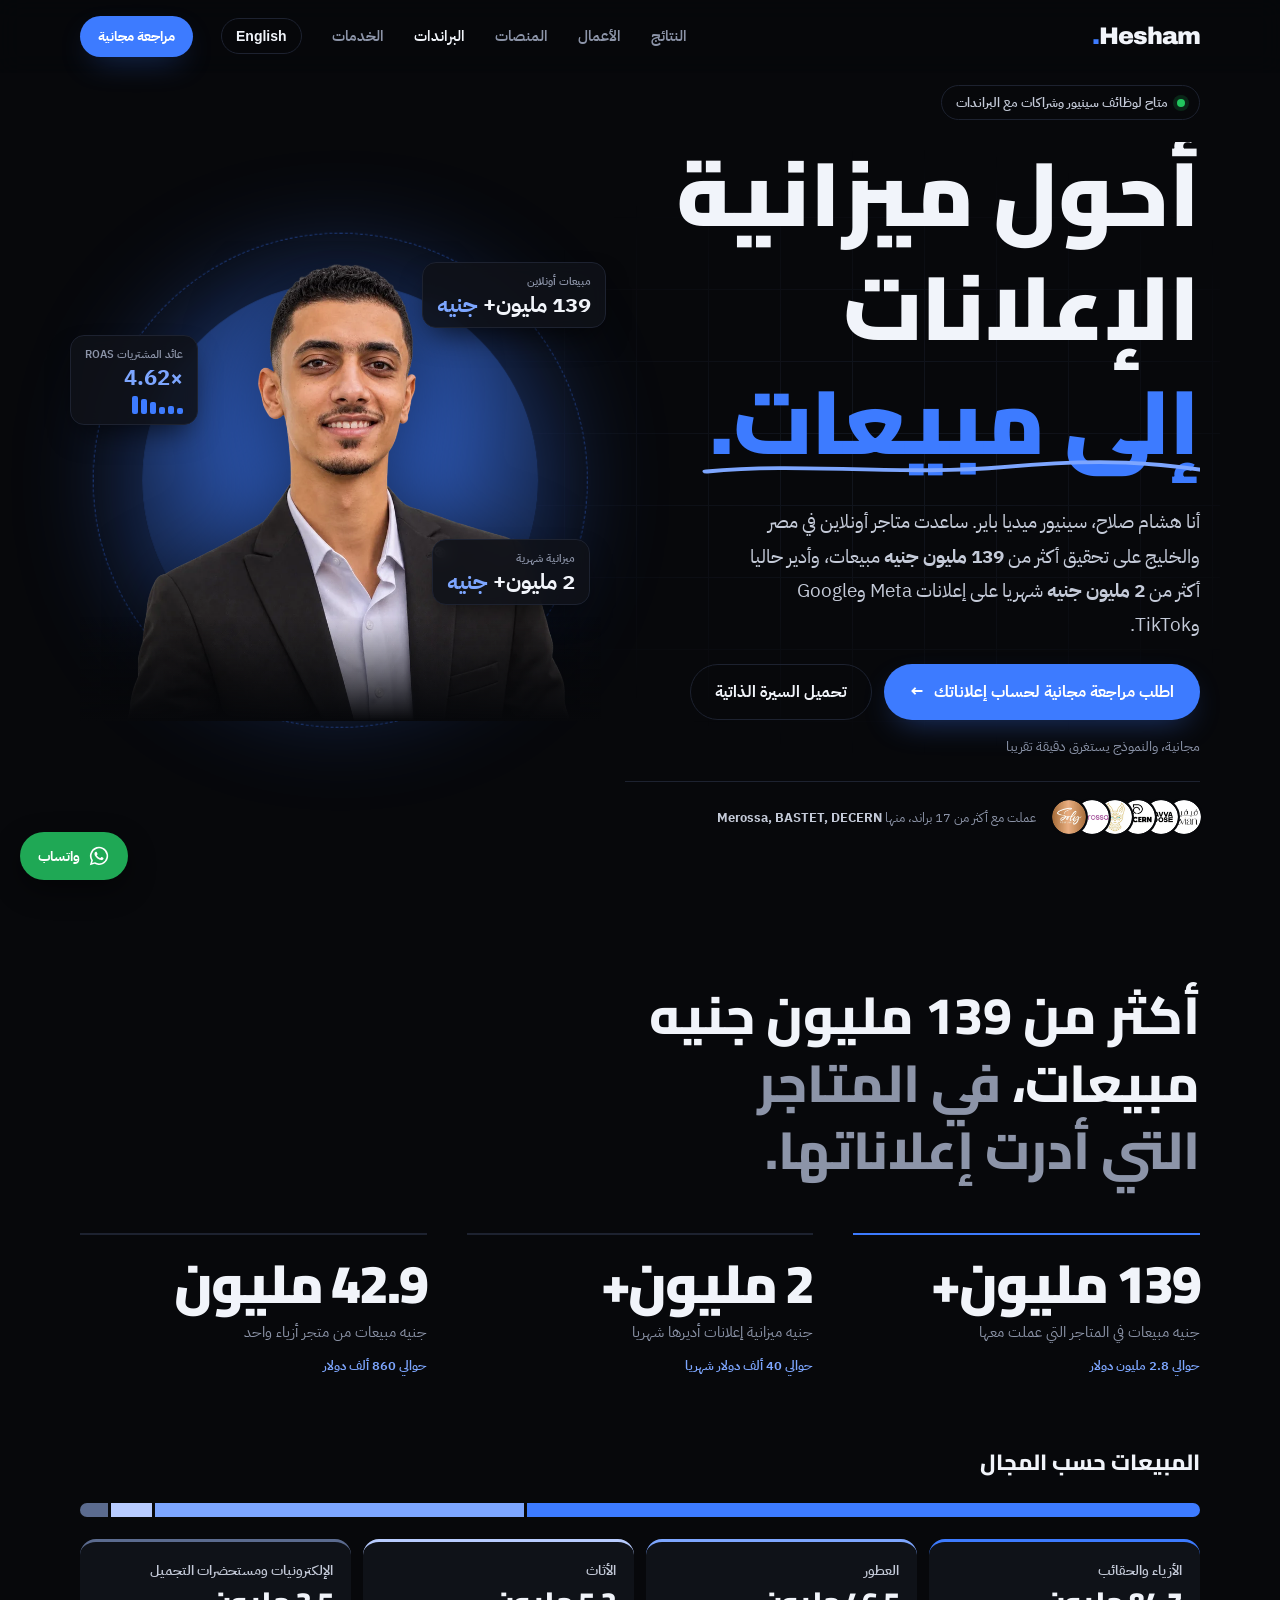
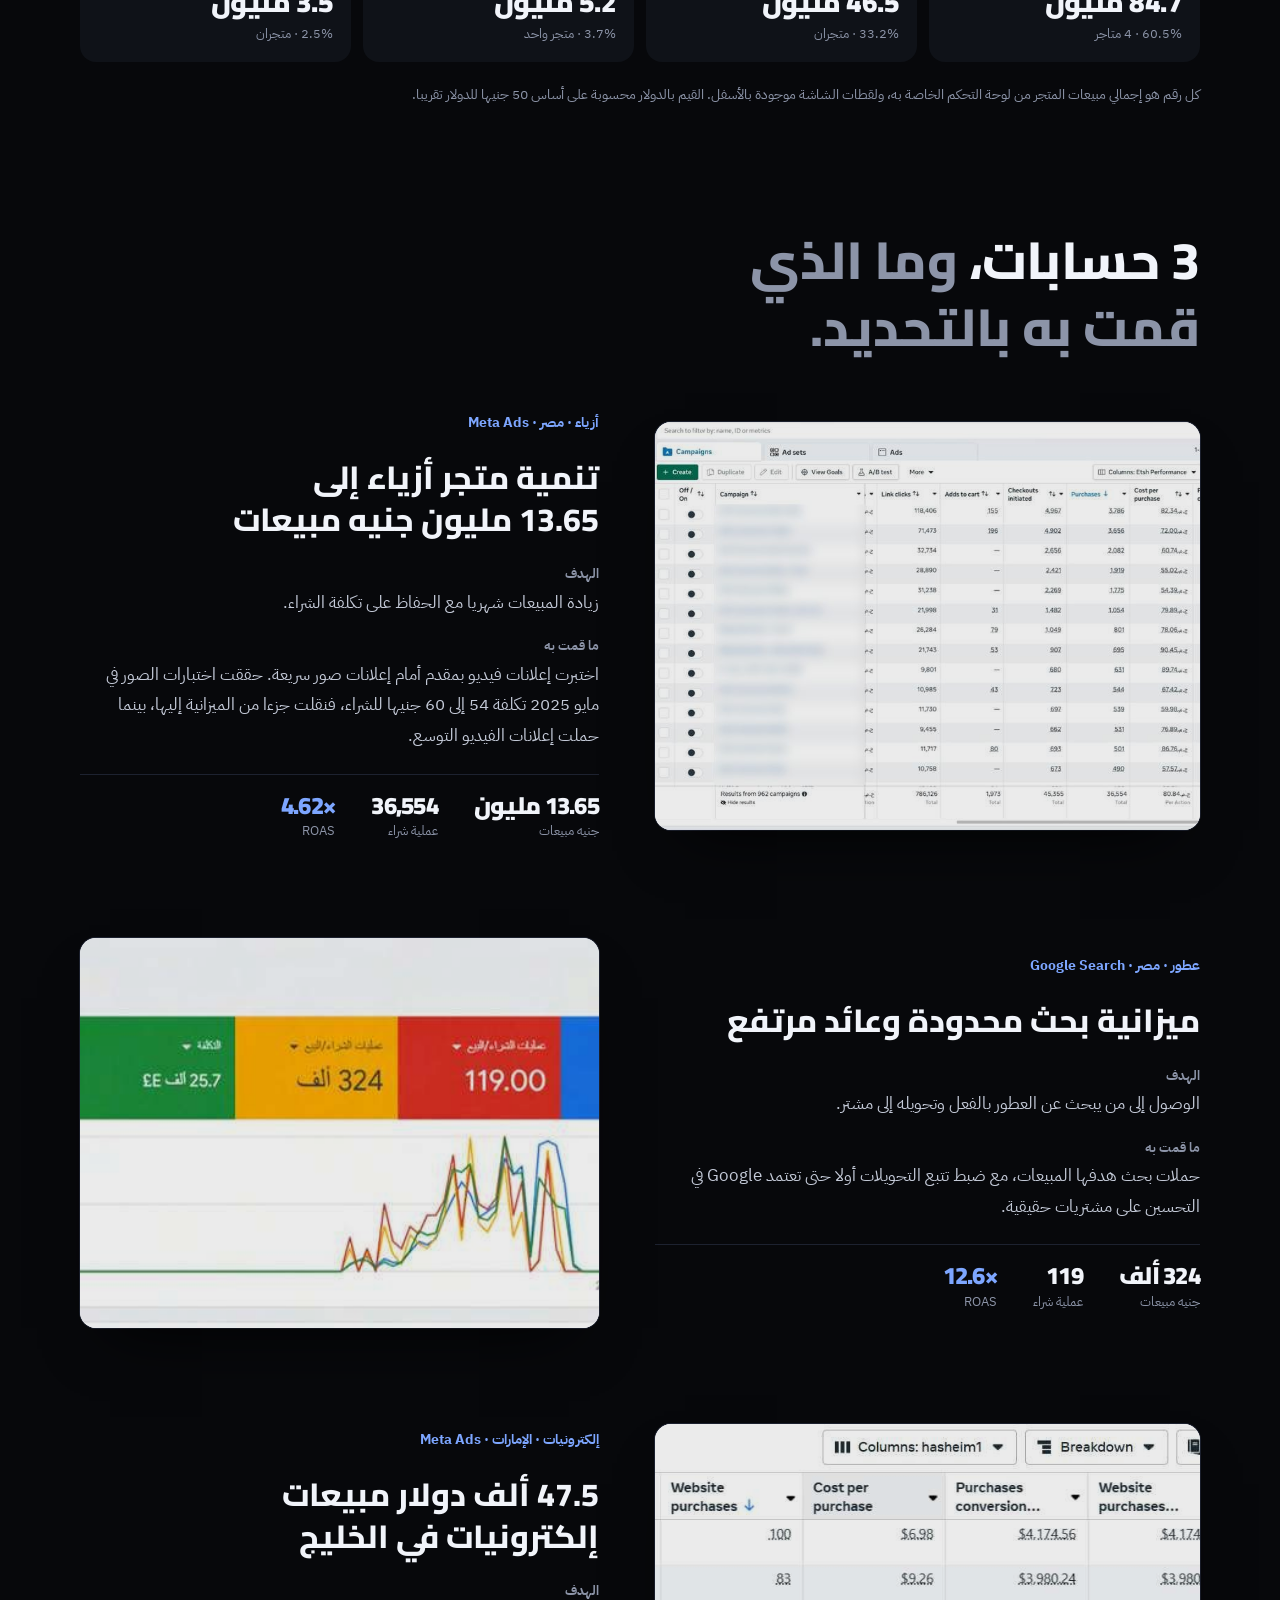
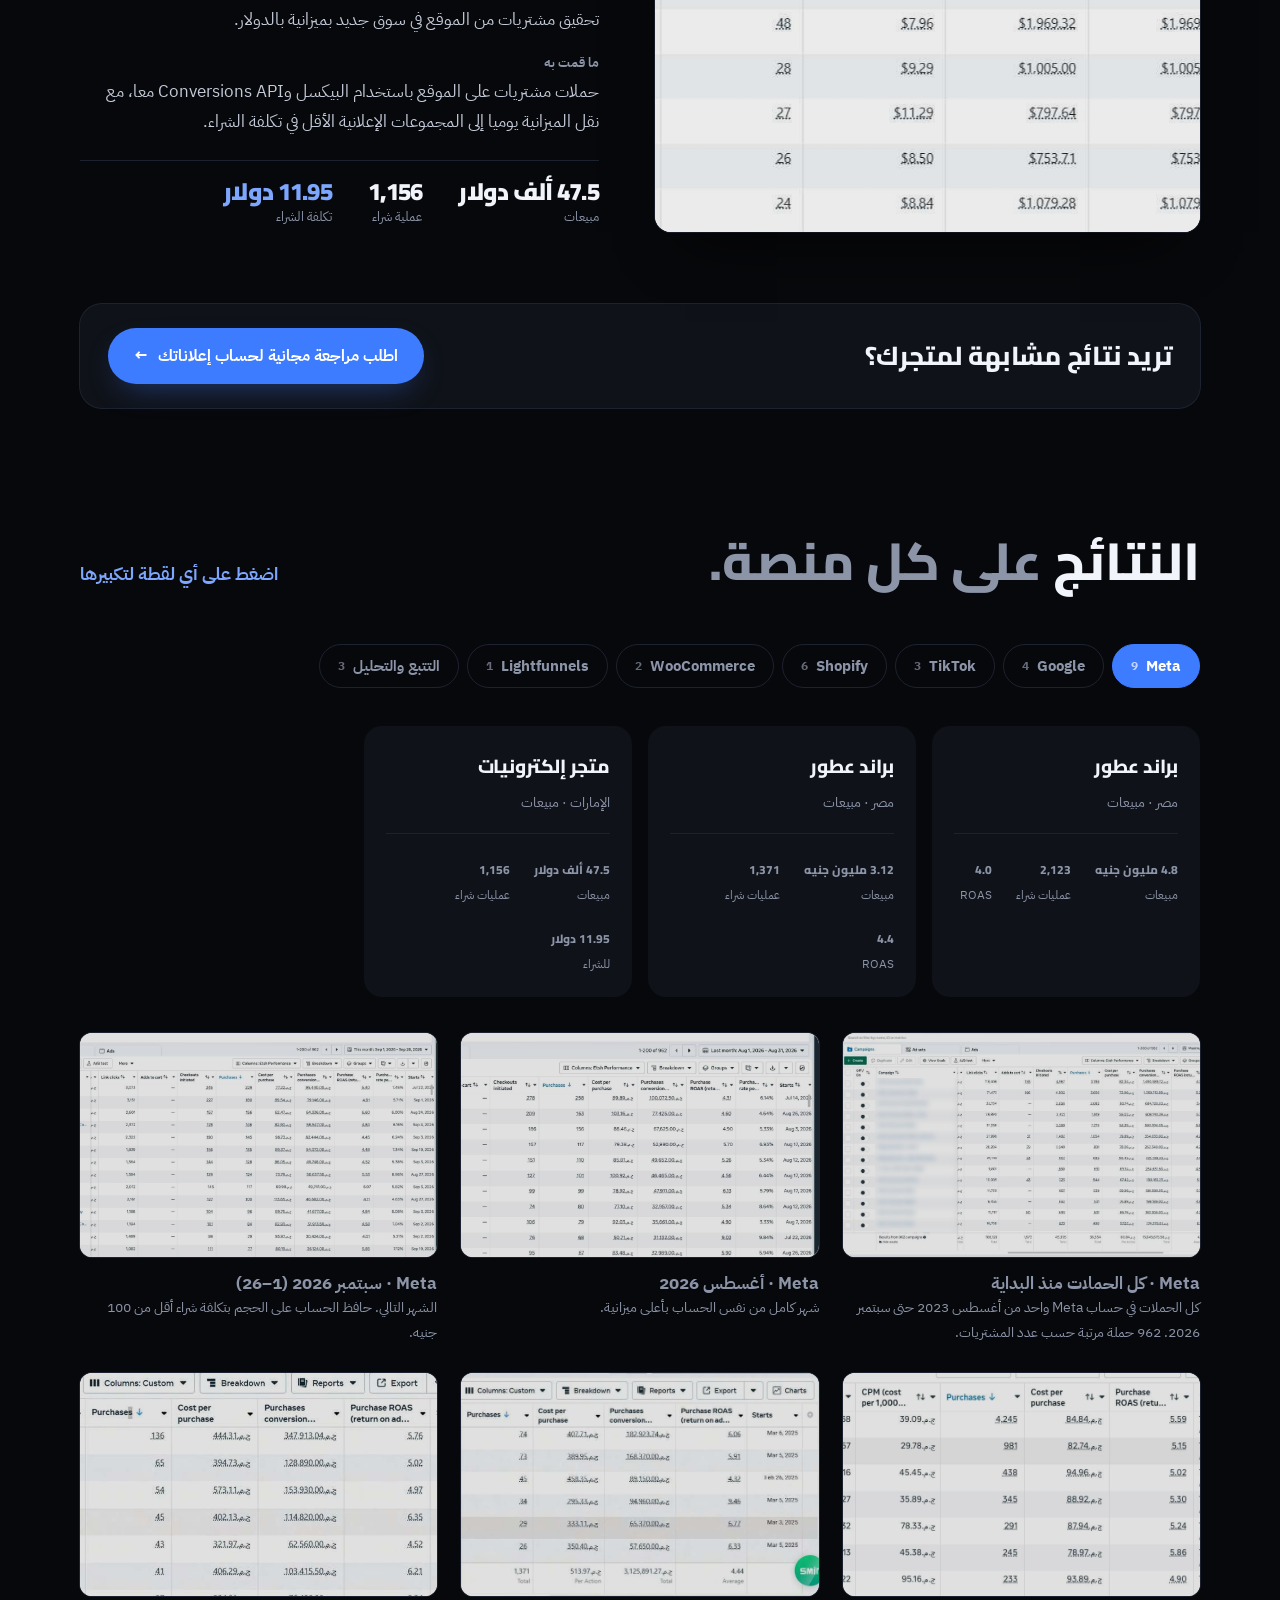
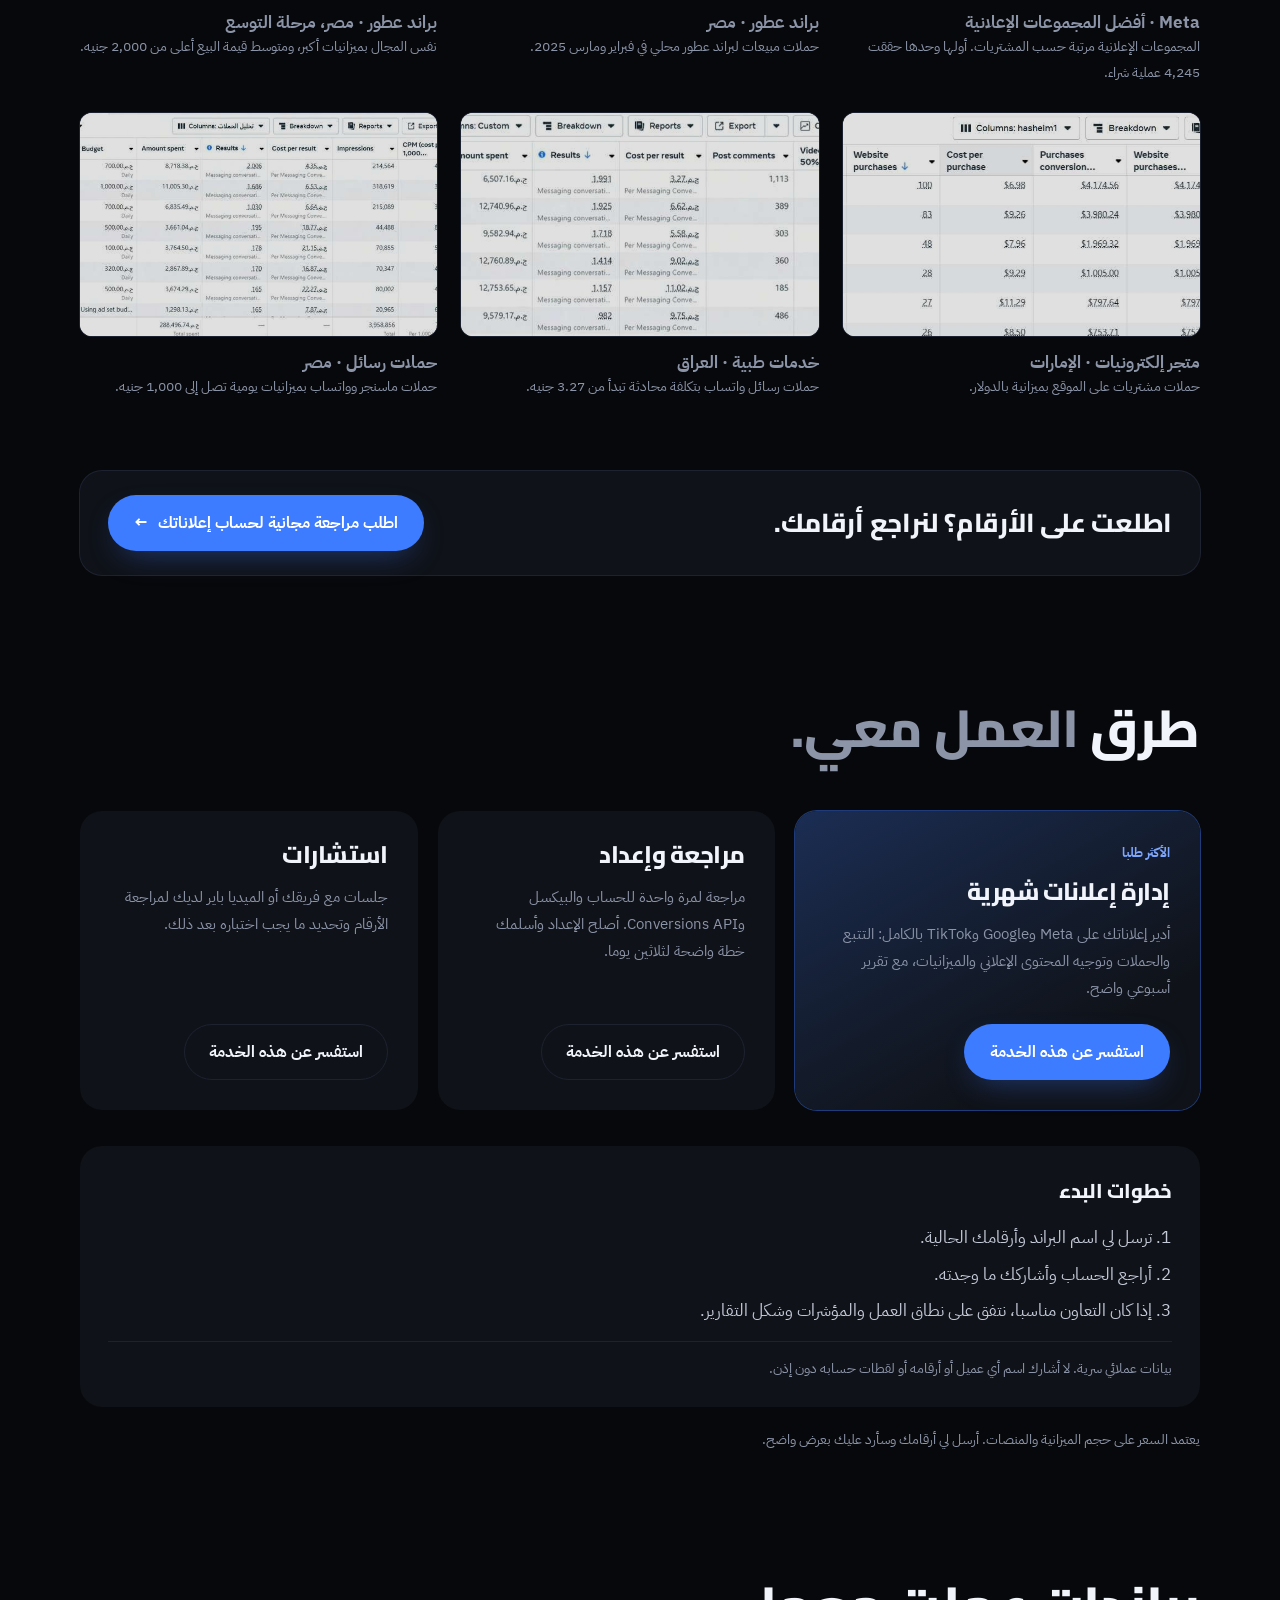
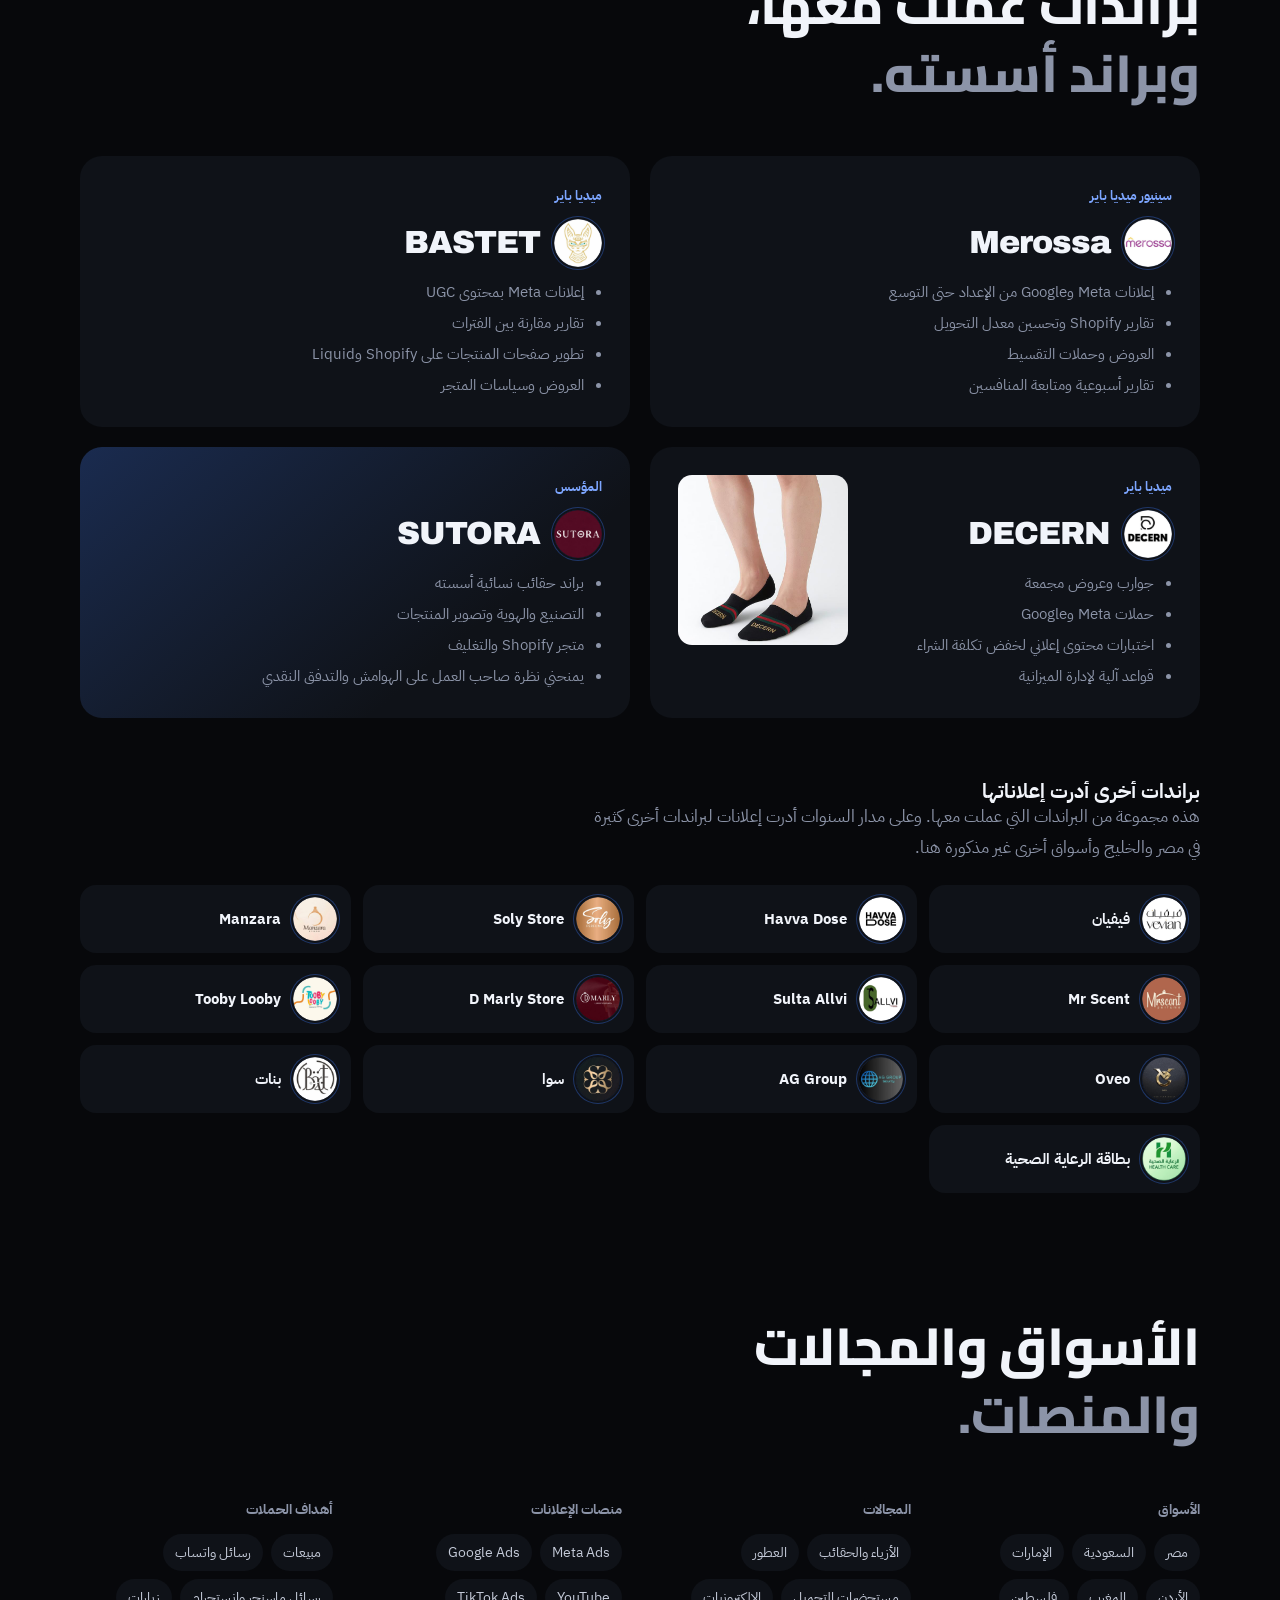
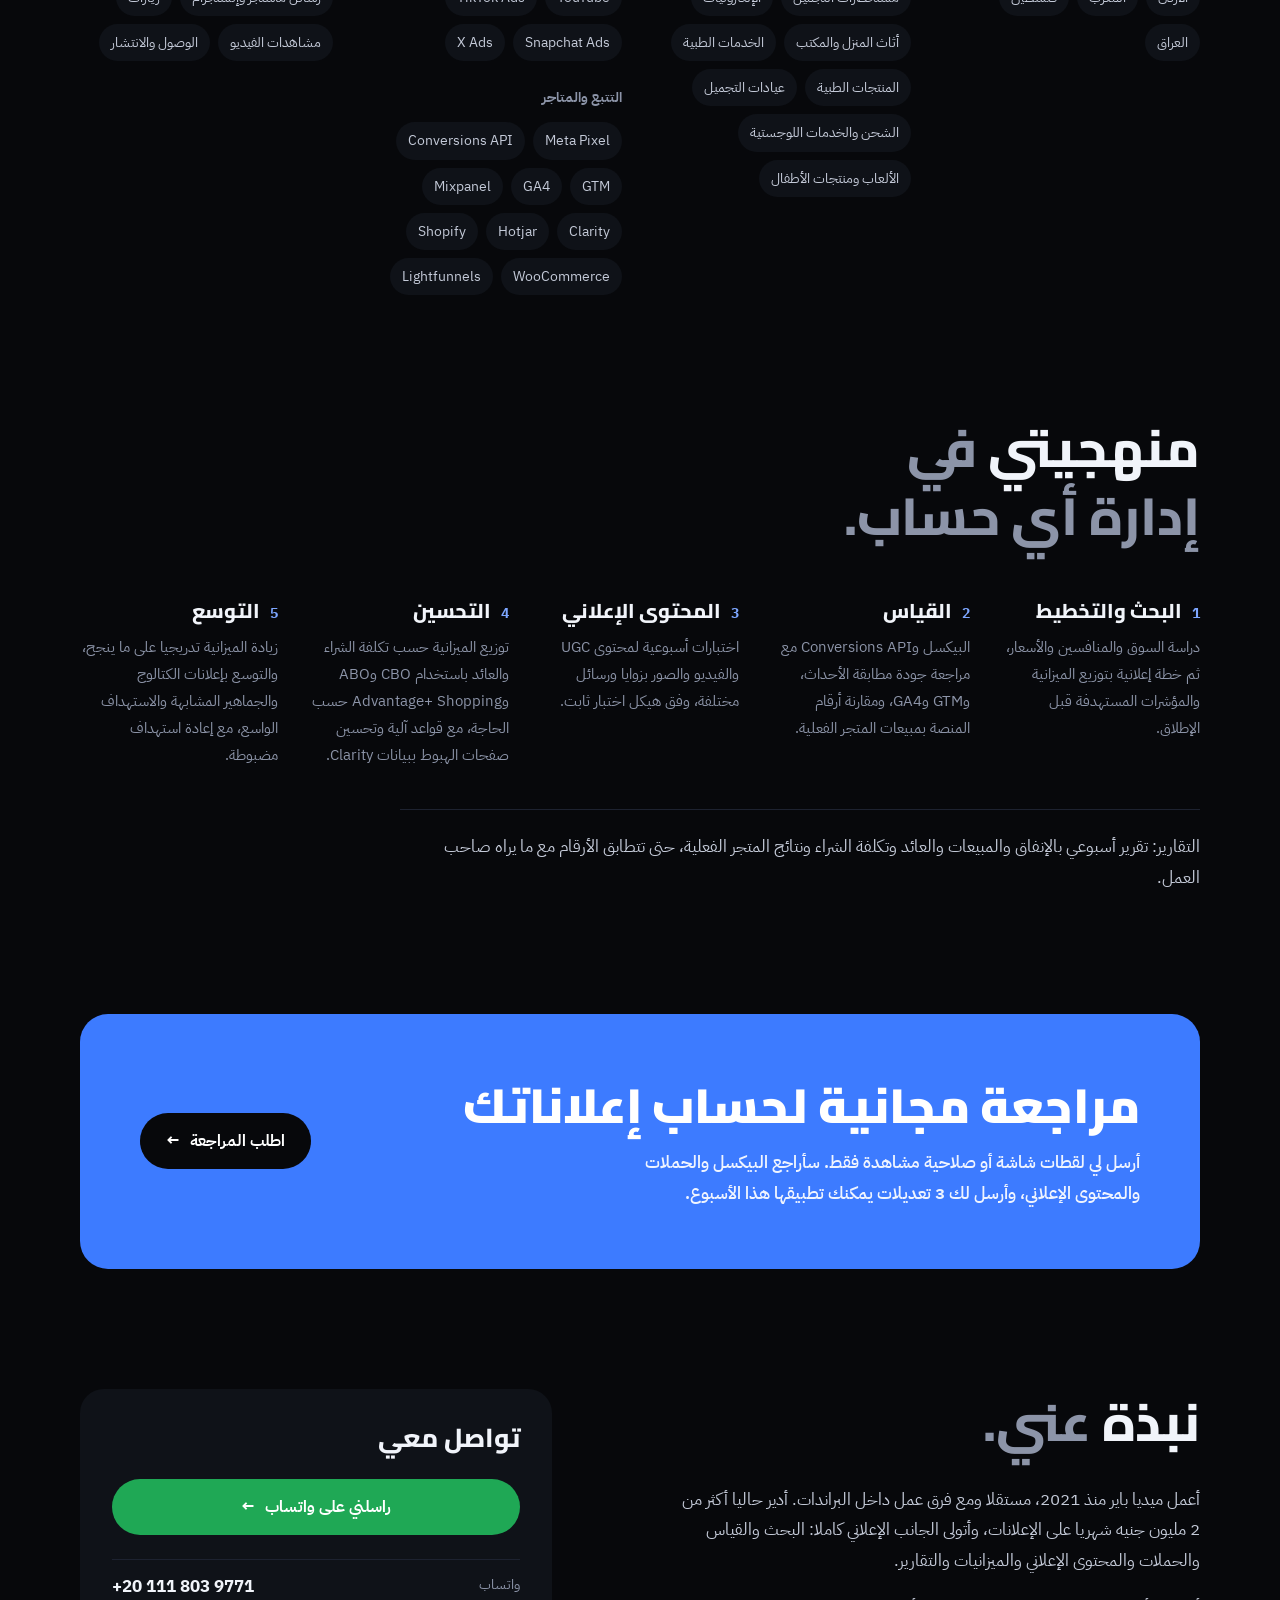
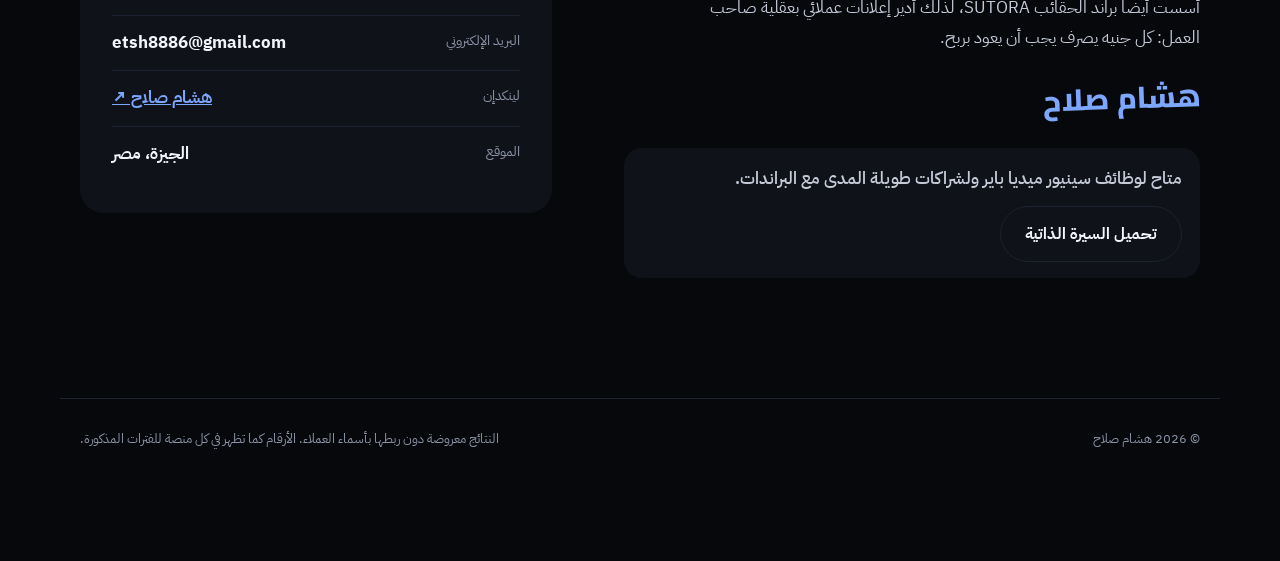
==== commit 88dab99b: "Furniture label in Arabic and on the Shopify card" ====
--- a/ar/index.html
+++ b/ar/index.html
@@ -82,7 +82,7 @@
   <div class="split">
     <h3 class="h3" data-i18n="bdh">المبيعات حسب المجال</h3>
     <div class="ind-bar" aria-hidden="true"><i style="--w:60.5%"></i><i style="--w:33.2%"></i><i style="--w:3.7%"></i><i style="--w:2.5%"></i></div>
-    <ul class="ind"><li><span class="sw"></span><span class="nm" data-i18n="ind1">الأزياء والحقائب</span><b>84.7 مليون</b><small><span>60.5%</span> · <span data-i18n="ic1">4 متاجر</span></small></li><li><span class="sw"></span><span class="nm" data-i18n="ind2">العطور</span><b>46.5 مليون</b><small><span>33.2%</span> · <span data-i18n="ic2">متجران</span></small></li><li><span class="sw"></span><span class="nm" data-i18n="ind3">منتجات مرتفعة السعر</span><b>5.2 مليون</b><small><span>3.7%</span> · <span data-i18n="ic3">متجر واحد</span></small></li><li><span class="sw"></span><span class="nm" data-i18n="ind4">الإلكترونيات ومستحضرات التجميل</span><b>3.5 مليون</b><small><span>2.5%</span> · <span data-i18n="ic4">متجران</span></small></li></ul>
+    <ul class="ind"><li><span class="sw"></span><span class="nm" data-i18n="ind1">الأزياء والحقائب</span><b>84.7 مليون</b><small><span>60.5%</span> · <span data-i18n="ic1">4 متاجر</span></small></li><li><span class="sw"></span><span class="nm" data-i18n="ind2">العطور</span><b>46.5 مليون</b><small><span>33.2%</span> · <span data-i18n="ic2">متجران</span></small></li><li><span class="sw"></span><span class="nm" data-i18n="ind3">الأثاث</span><b>5.2 مليون</b><small><span>3.7%</span> · <span data-i18n="ic3">متجر واحد</span></small></li><li><span class="sw"></span><span class="nm" data-i18n="ind4">الإلكترونيات ومستحضرات التجميل</span><b>3.5 مليون</b><small><span>2.5%</span> · <span data-i18n="ic4">متجران</span></small></li></ul>
     <p class="note" data-i18n="bdnote">كل رقم هو إجمالي مبيعات المتجر من لوحة التحكم الخاصة به، ولقطات الشاشة موجودة بالأسفل. القيم بالدولار محسوبة على أساس 50 جنيها للدولار تقريبا.</p>
   </div>
 </section>
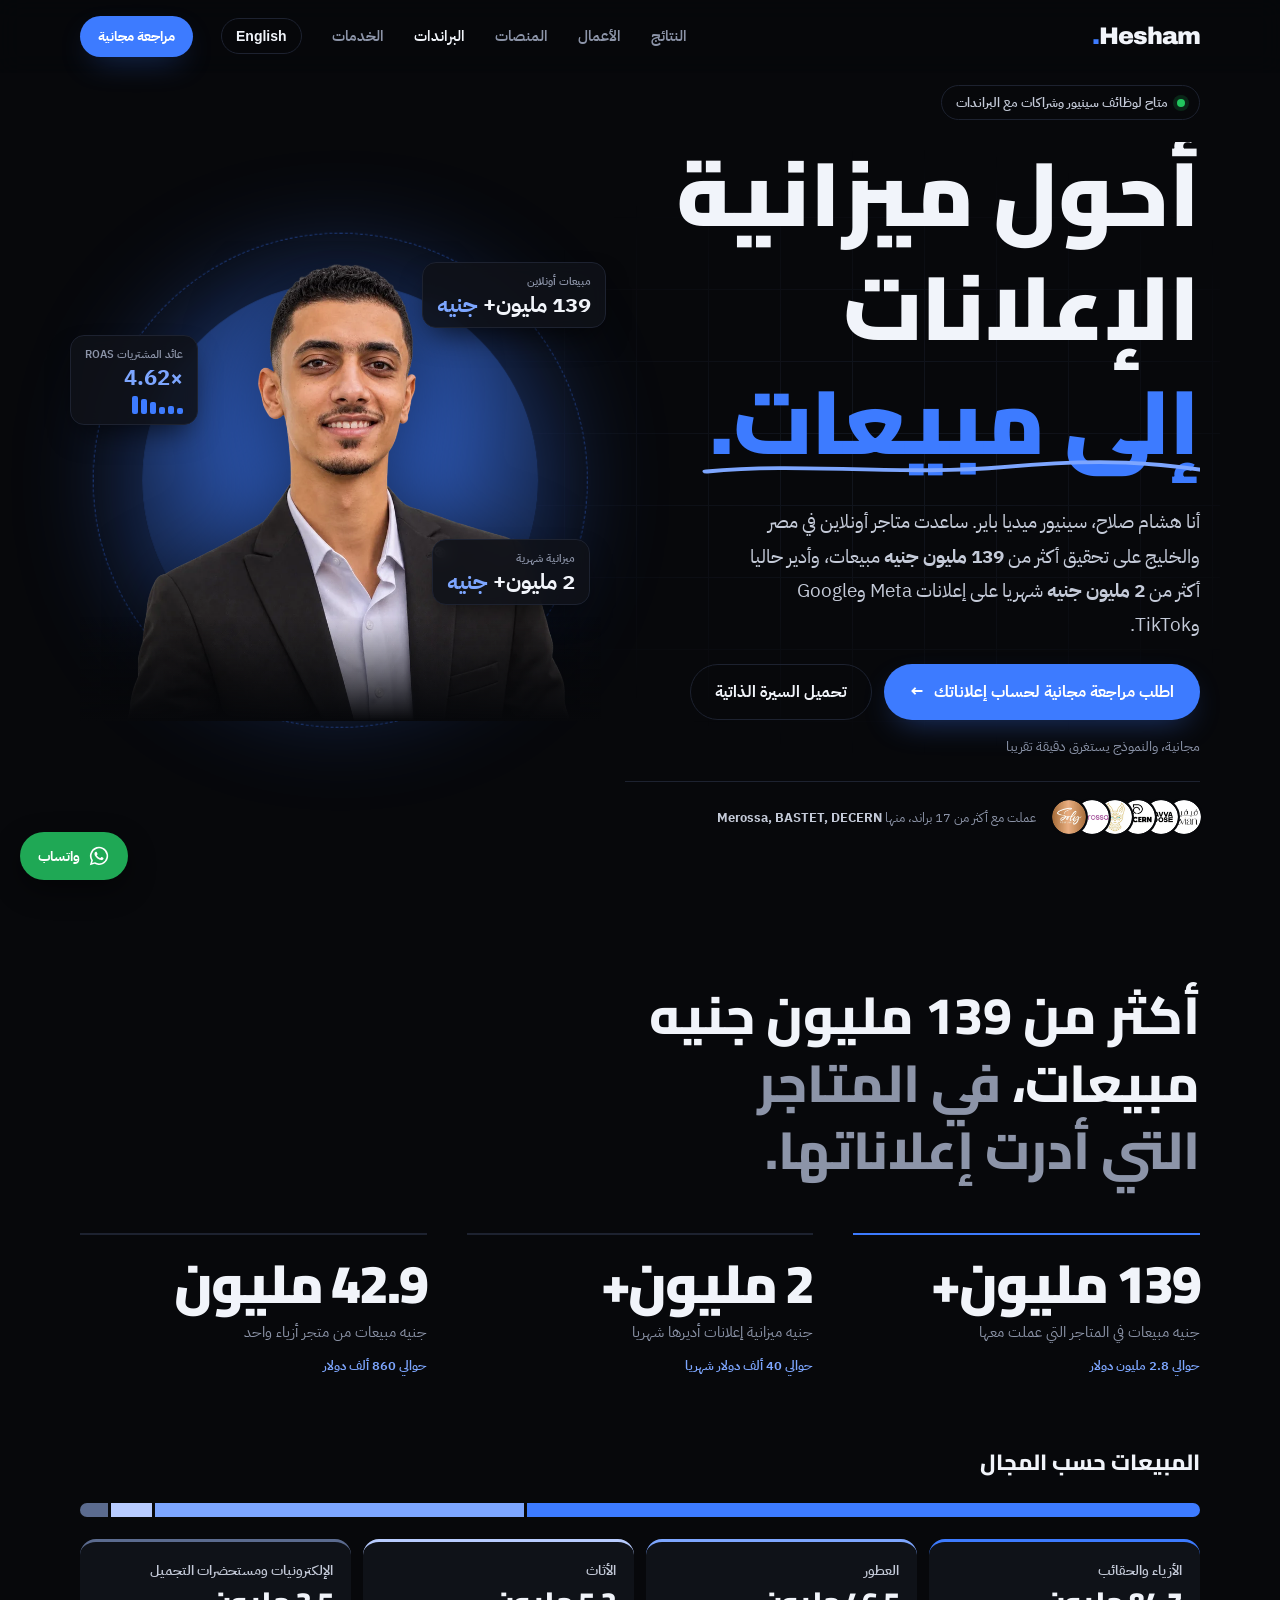
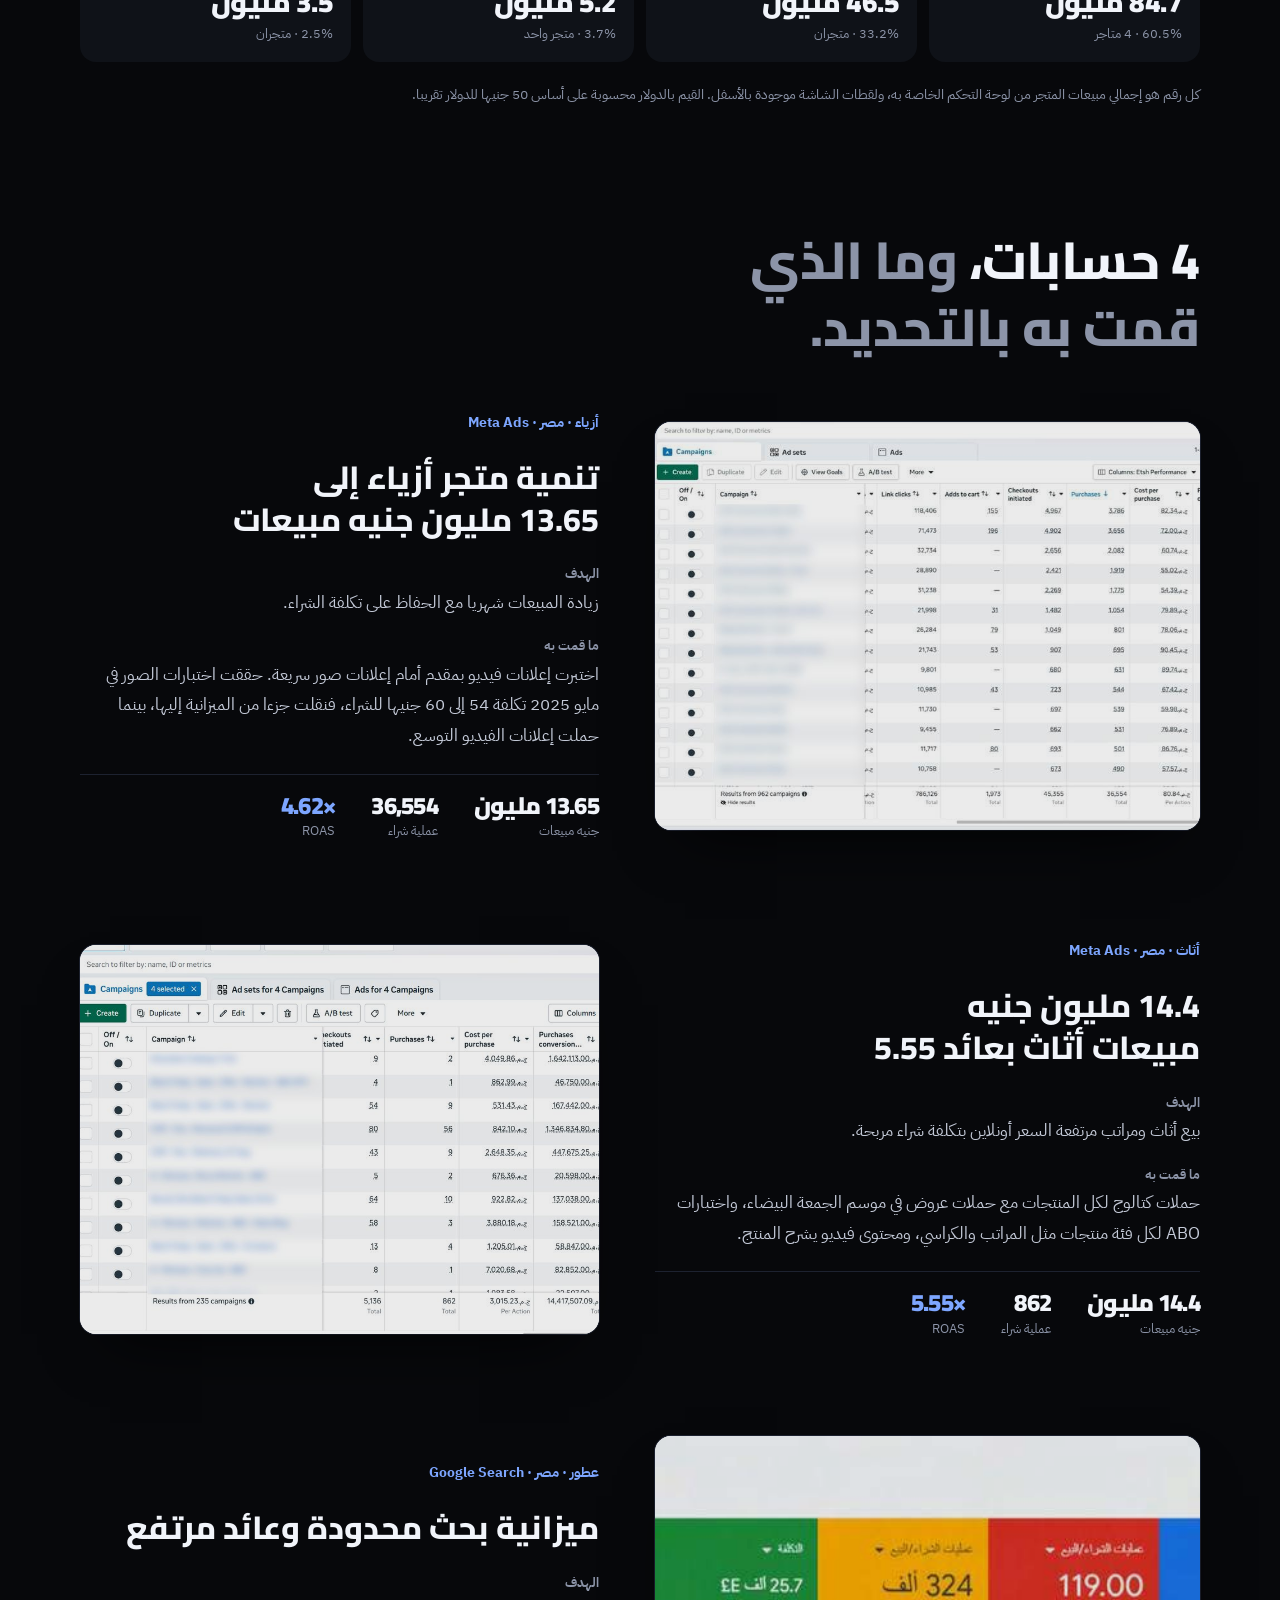
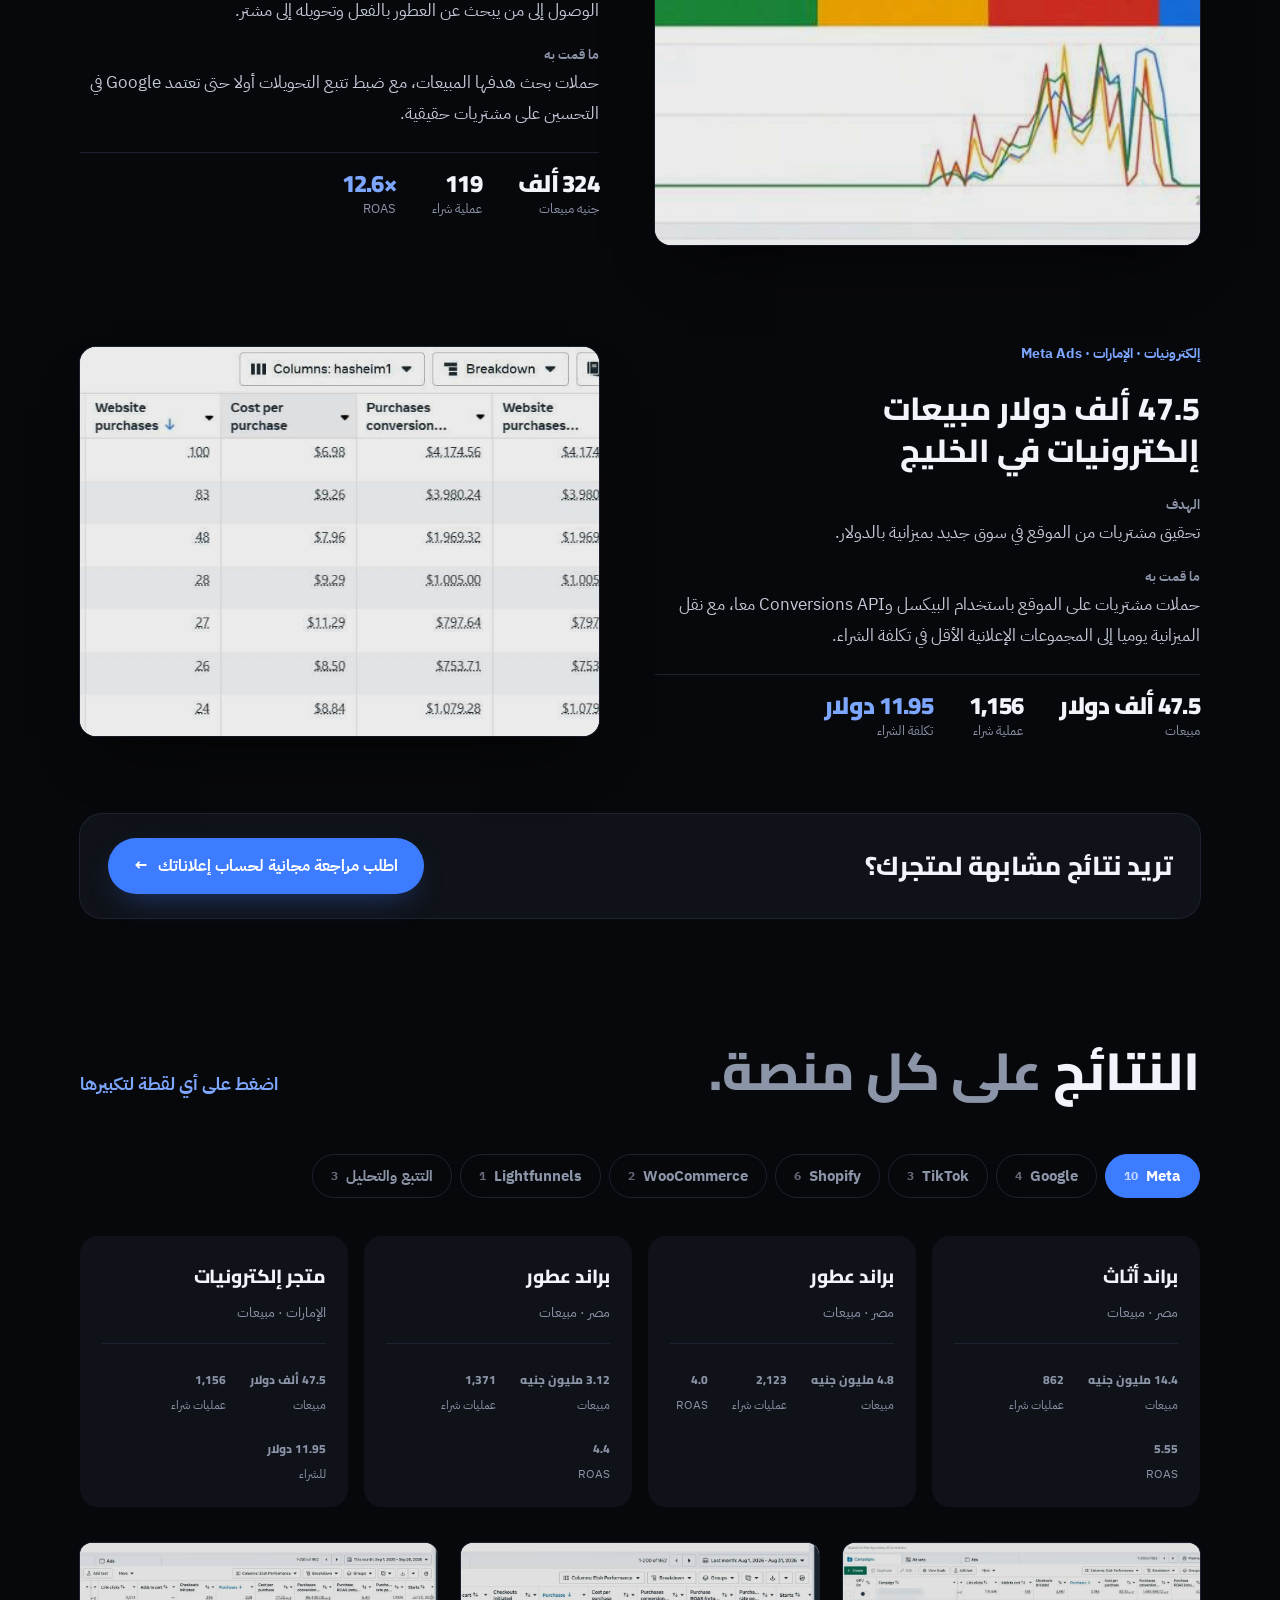
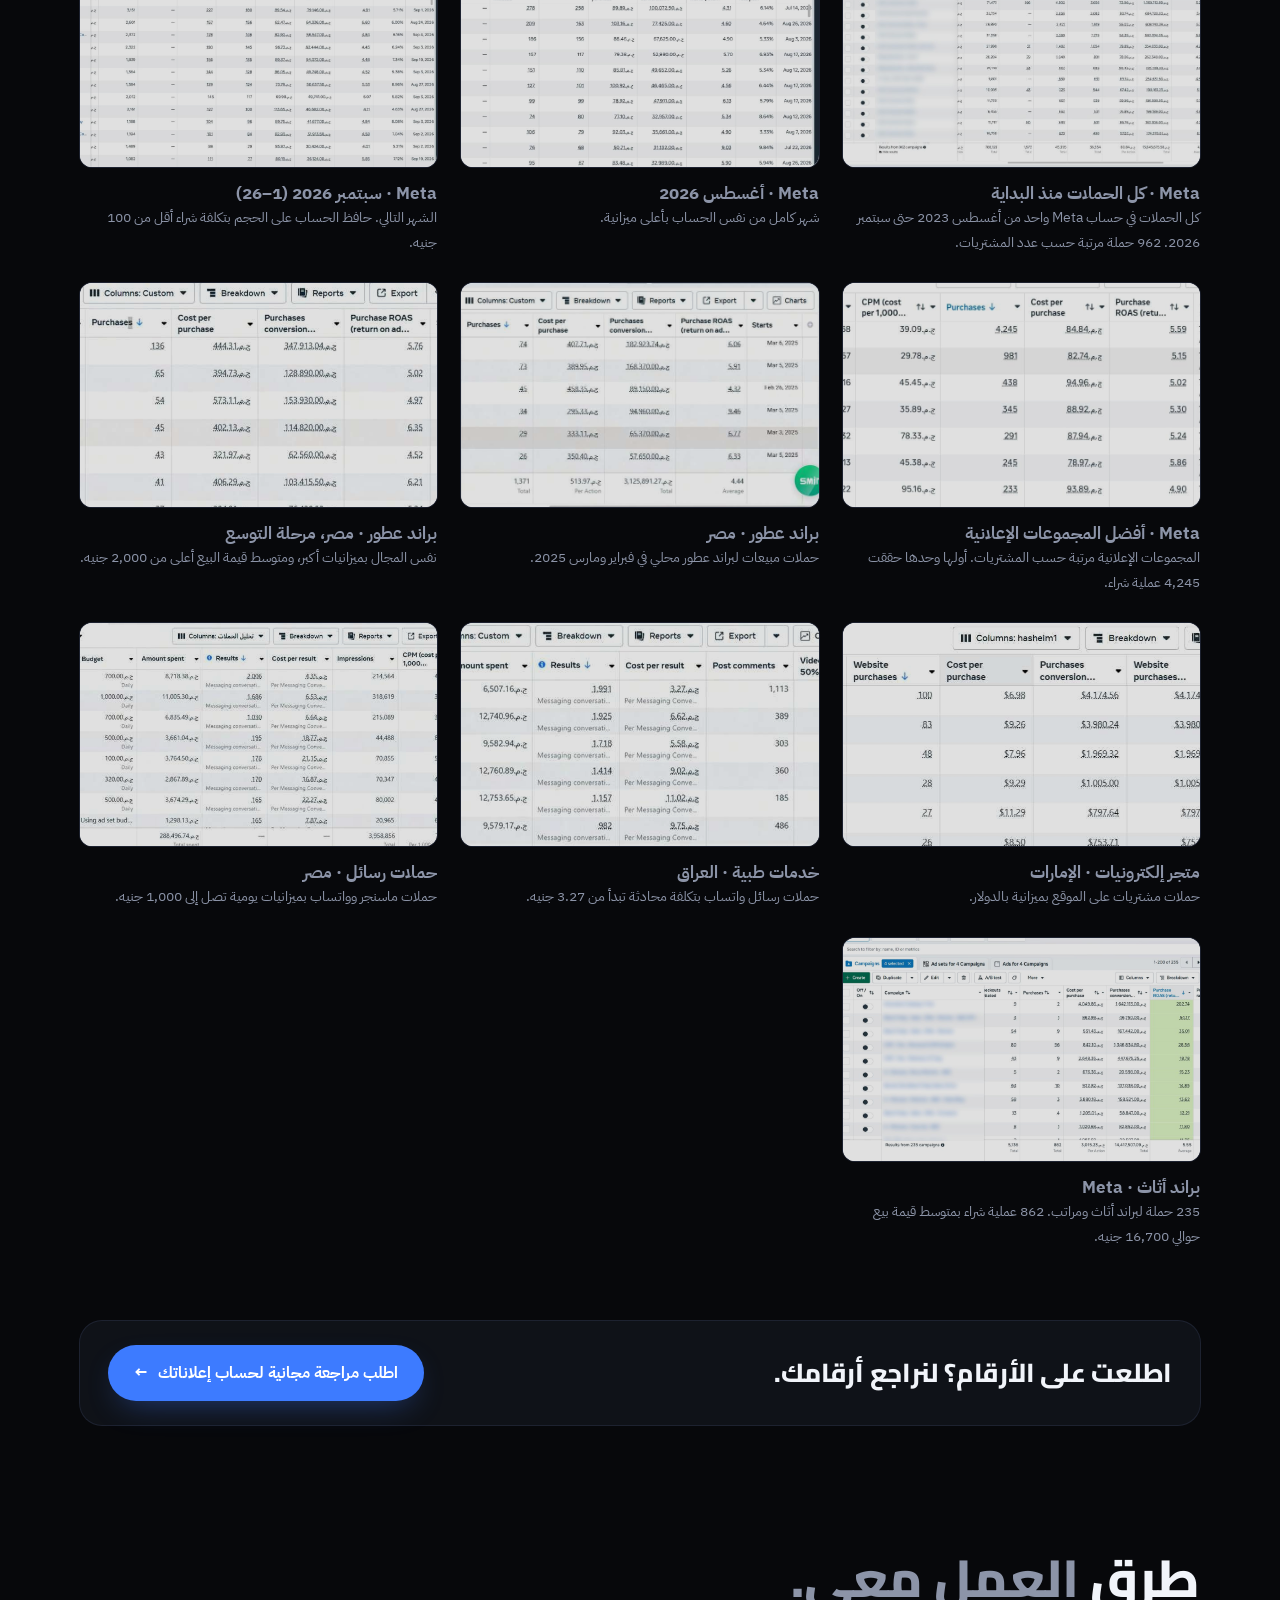
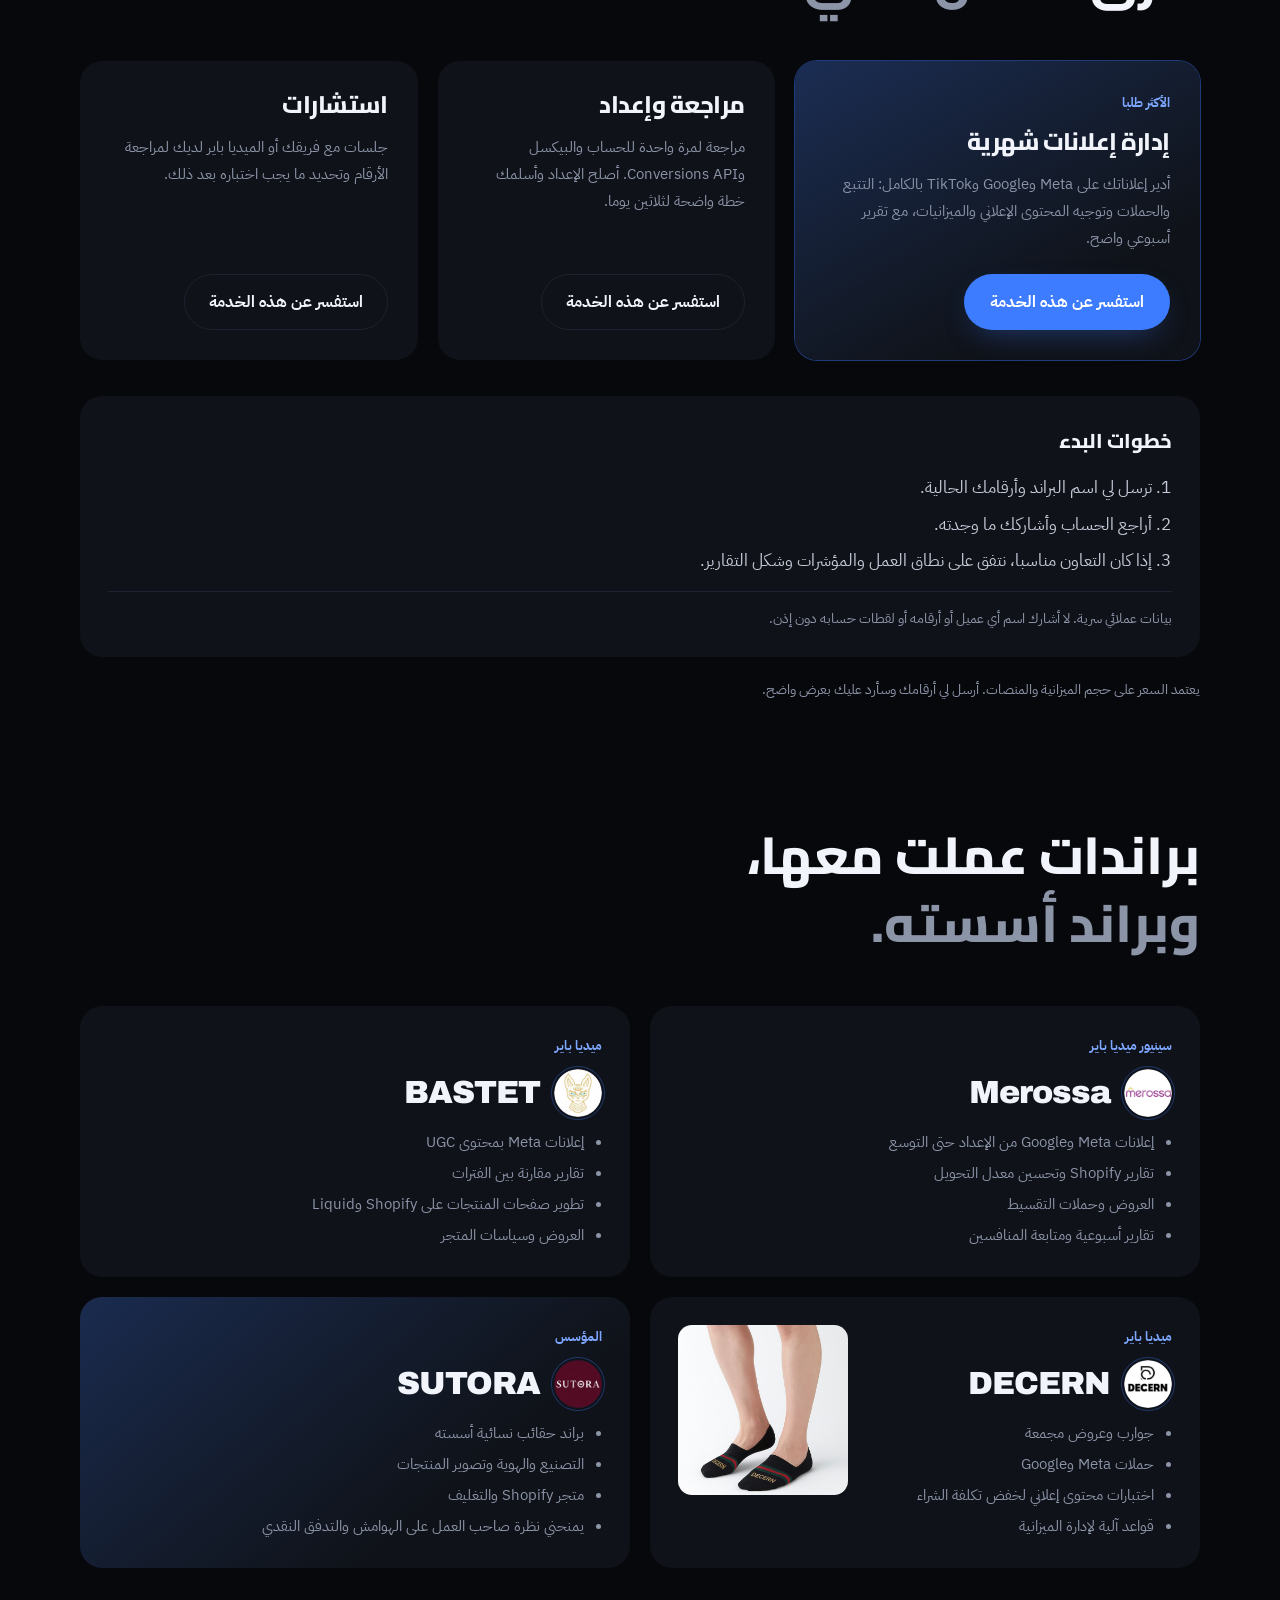
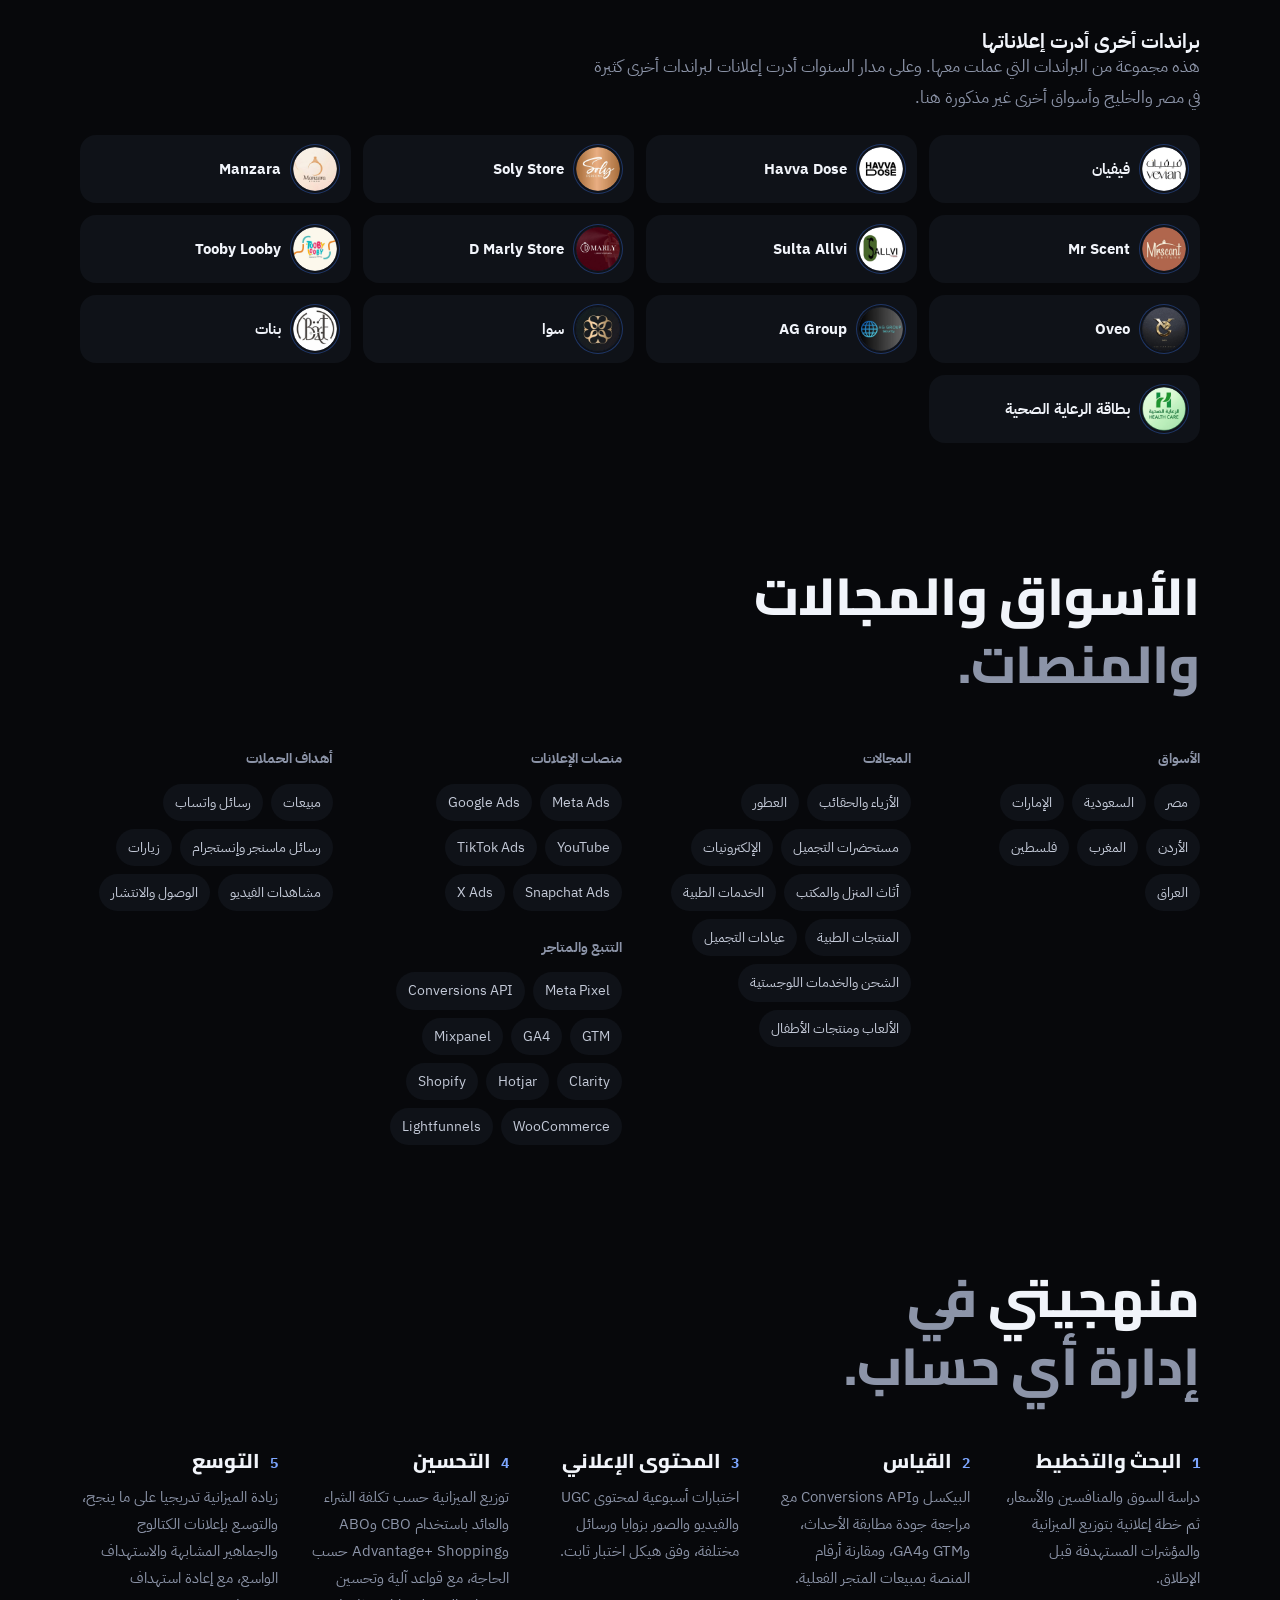
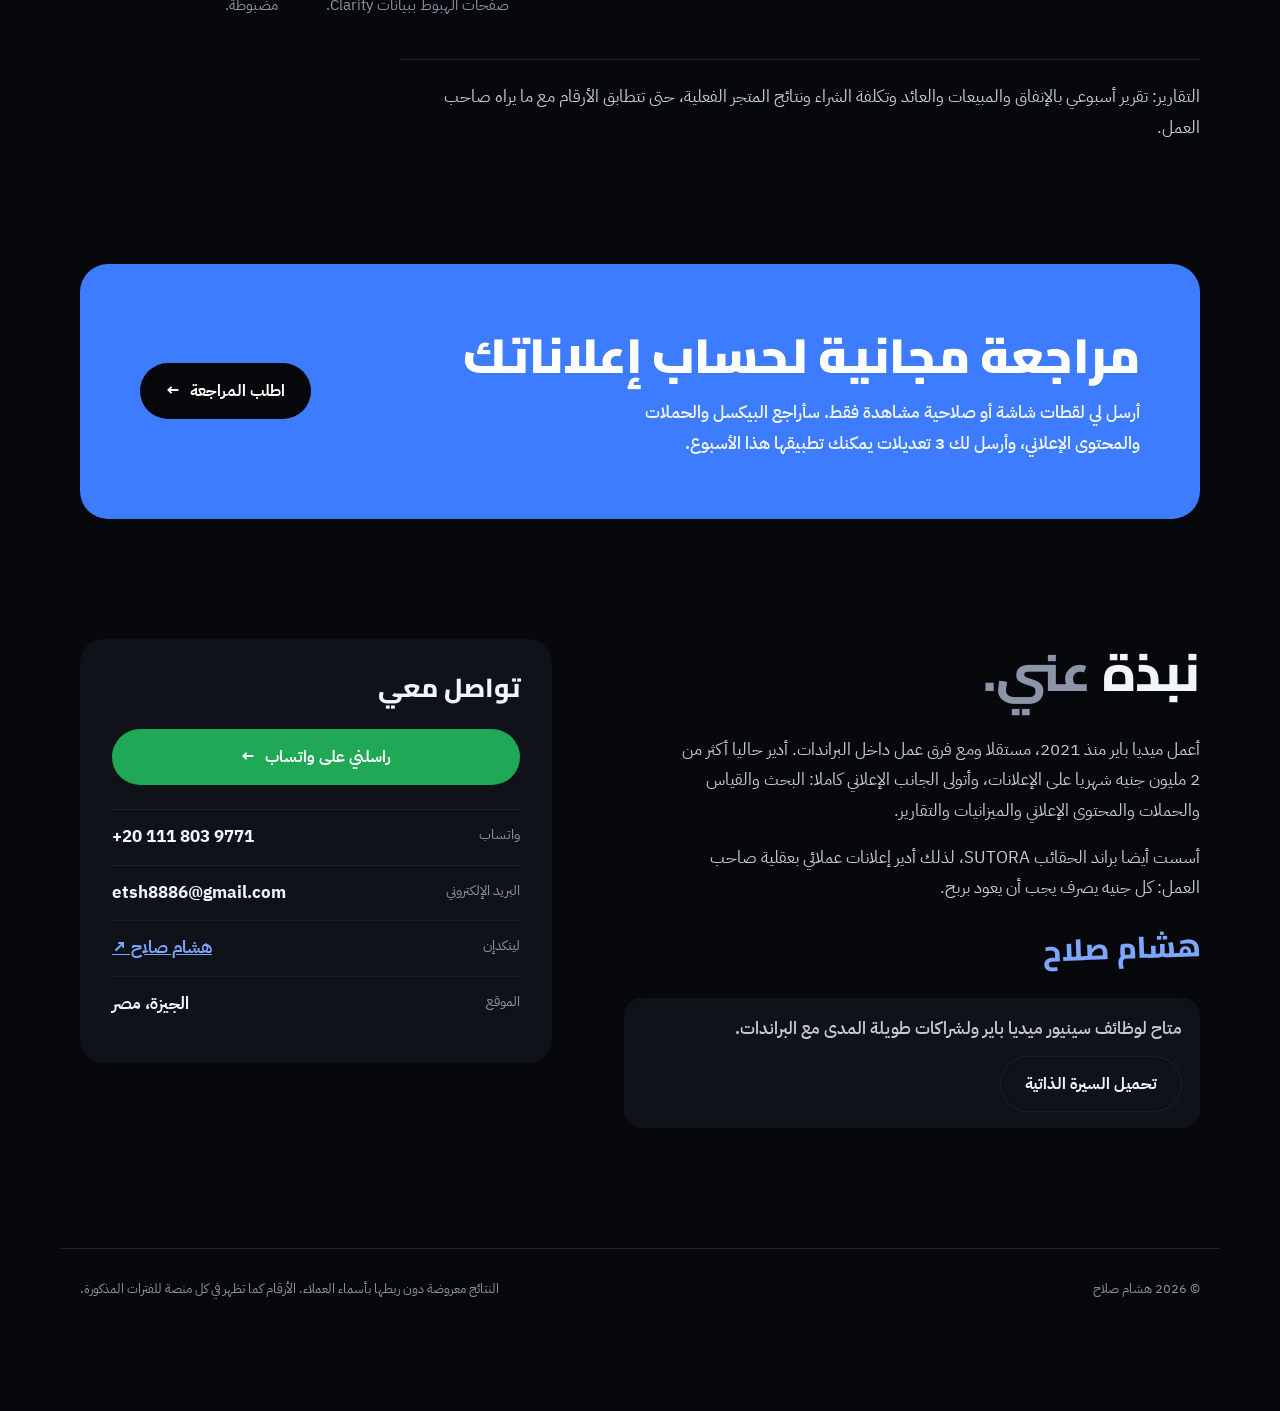
==== commit c937ae61: "Add furniture results: 14.4M EGP at 5.55 ROAS New case study, Meta results card and screenshot with " ====
--- a/ar/index.html
+++ b/ar/index.html
@@ -88,7 +88,7 @@
 </section>
 
 <section class="in sec" id="work">
-  <h2 class="title" data-i18n="t2">3 حسابات، <em>وما الذي قمت به بالتحديد.</em></h2>
+  <h2 class="title" data-i18n="t2">4 حسابات، <em>وما الذي قمت به بالتحديد.</em></h2>
   <div class="cases">
     <article class="case">
       <button type="button" class="shot" data-proof="0"><img src="../images/proof/01-meta-whole-account-lifetime.jpg" alt="Meta Ads Manager, lifetime results of the fashion account" loading="lazy"></button>
@@ -100,6 +100,18 @@
           <div><dt data-i18n="did">ما قمت به</dt><dd data-i18n="cd1">اختبرت إعلانات فيديو بمقدم أمام إعلانات صور سريعة. حققت اختبارات الصور في مايو 2025 تكلفة 54 إلى 60 جنيها للشراء، فنقلت جزءا من الميزانية إليها، بينما حملت إعلانات الفيديو التوسع.</dd></div>
         </dl>
         <div class="res"><div><b>13.65 مليون</b><span data-i18n="rs1">جنيه مبيعات</span></div><div><b>36,554</b><span data-i18n="rs2">عملية شراء</span></div><div><b>4.62×</b><span data-i18n="rs3">ROAS</span></div></div>
+      </div>
+    </article>
+    <article class="case">
+      <button type="button" class="shot" data-proof="30"><img src="../images/proof/31-furniture-brand-meta.jpg" alt="Meta Ads results for a furniture brand" loading="lazy"></button>
+      <div class="body">
+        <p class="meta" data-i18n="c4m">أثاث · مصر · Meta Ads</p>
+        <h3 data-i18n="c4h">14.4 مليون جنيه مبيعات أثاث بعائد 5.55</h3>
+        <dl>
+          <div><dt data-i18n="goal">الهدف</dt><dd data-i18n="cg4">بيع أثاث ومراتب مرتفعة السعر أونلاين بتكلفة شراء مربحة.</dd></div>
+          <div><dt data-i18n="did">ما قمت به</dt><dd data-i18n="cd4">حملات كتالوج لكل المنتجات مع حملات عروض في موسم الجمعة البيضاء، واختبارات ABO لكل فئة منتجات مثل المراتب والكراسي، ومحتوى فيديو يشرح المنتج.</dd></div>
+        </dl>
+        <div class="res"><div><b>14.4 مليون</b><span data-i18n="rs1">جنيه مبيعات</span></div><div><b>862</b><span data-i18n="rs2">عملية شراء</span></div><div><b>5.55×</b><span data-i18n="rs3">ROAS</span></div></div>
       </div>
     </article>
     <article class="case">
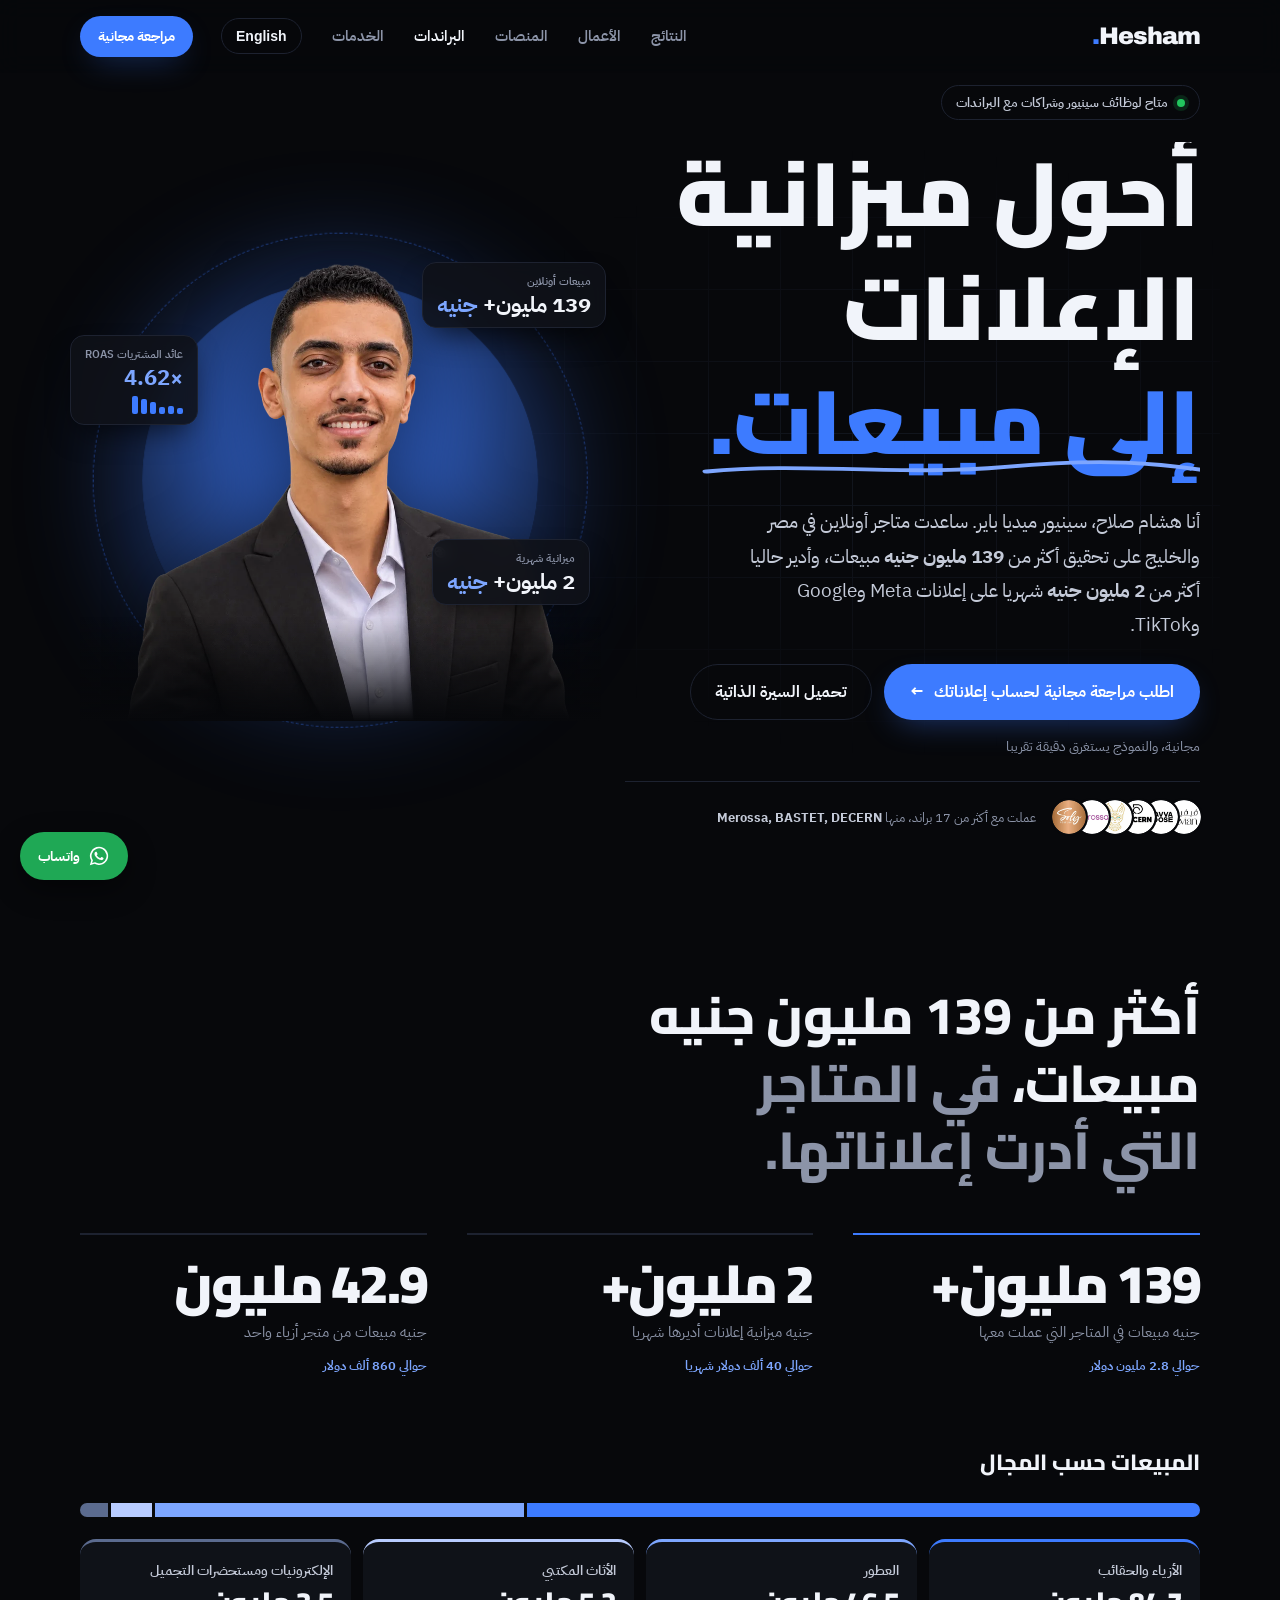
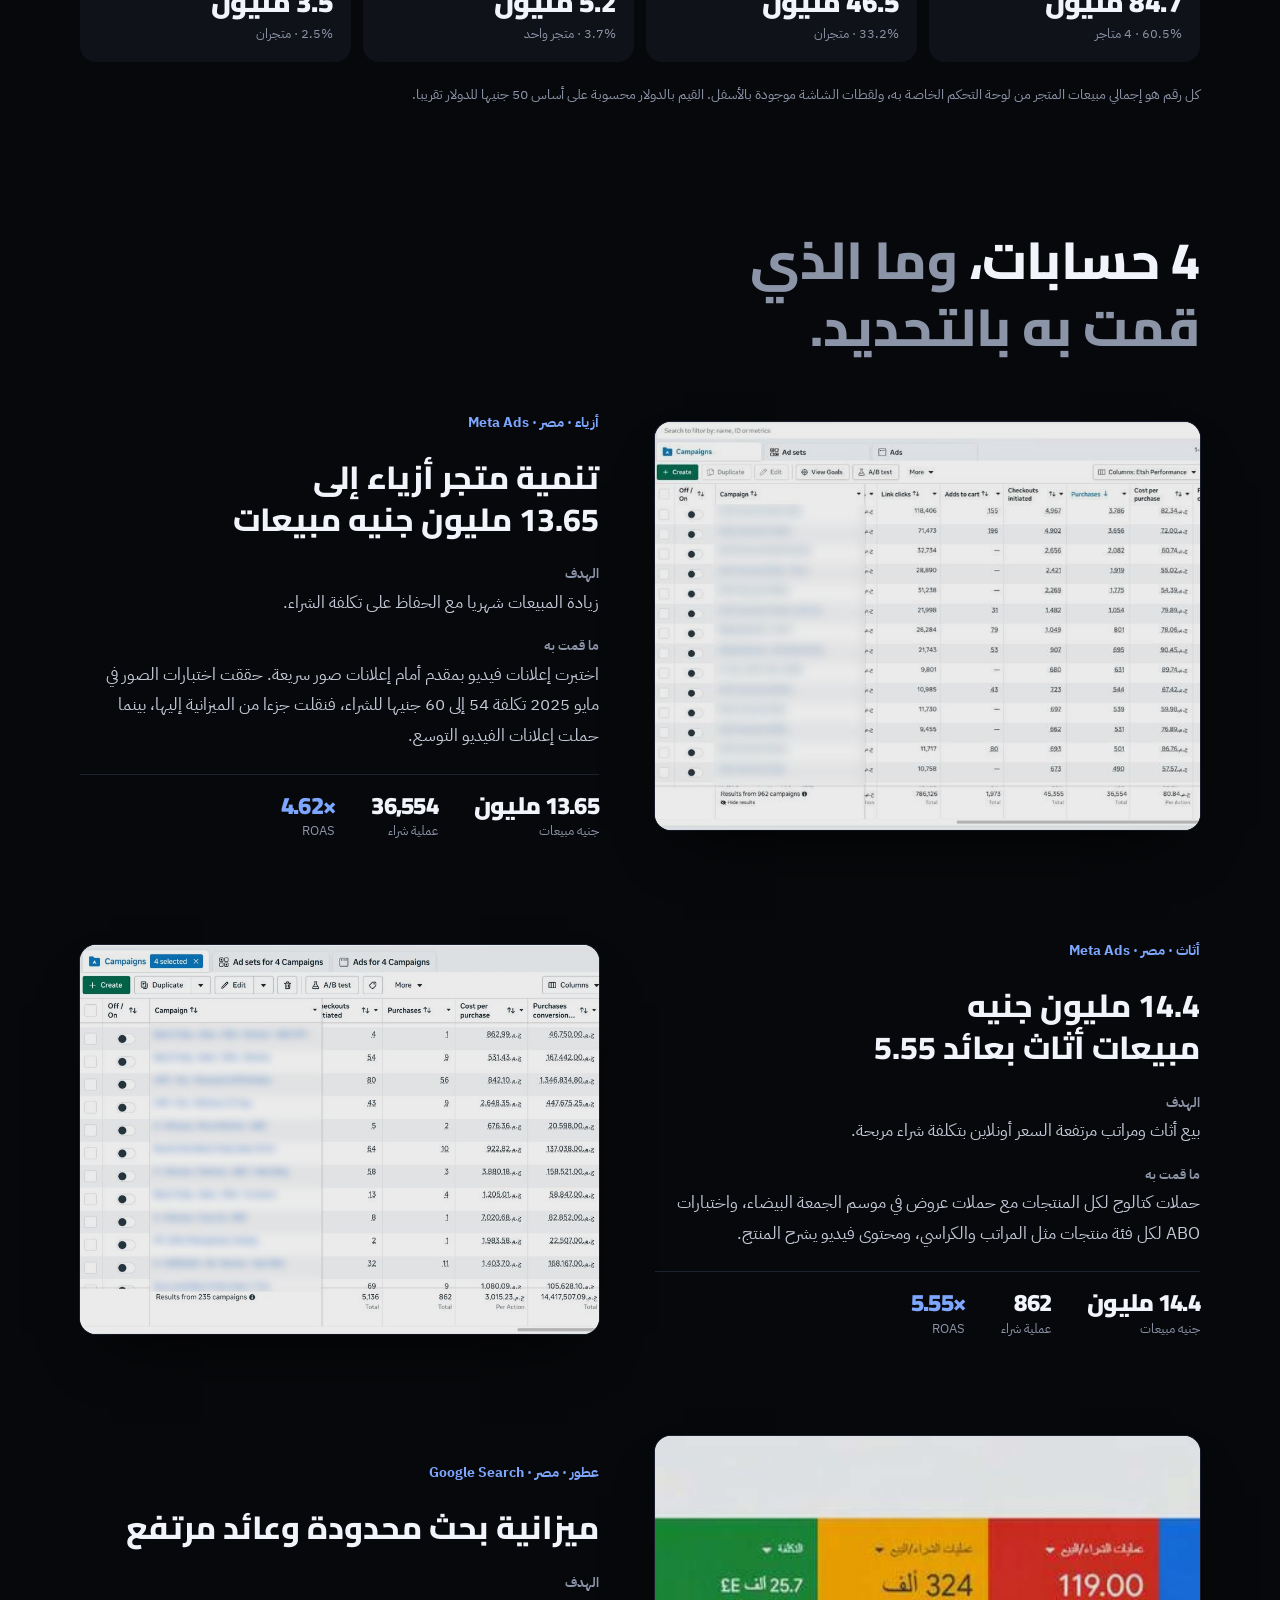
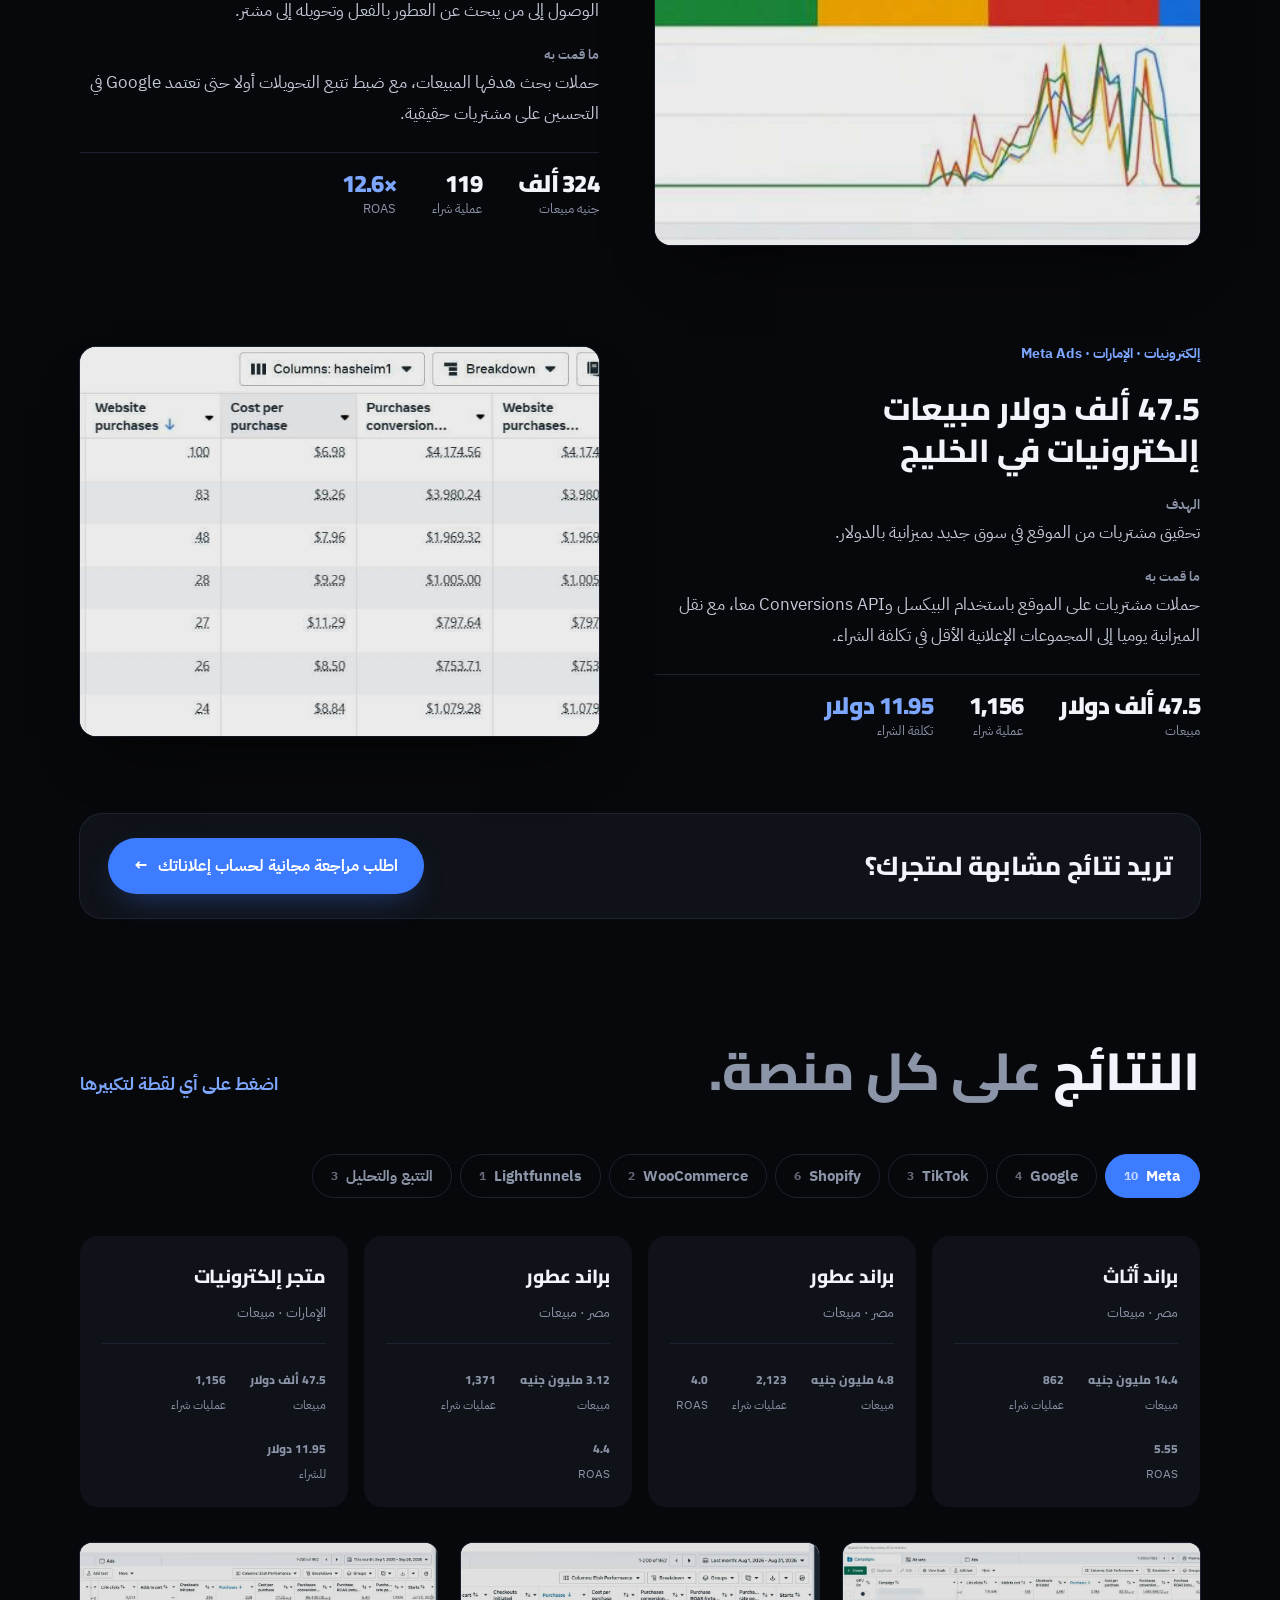
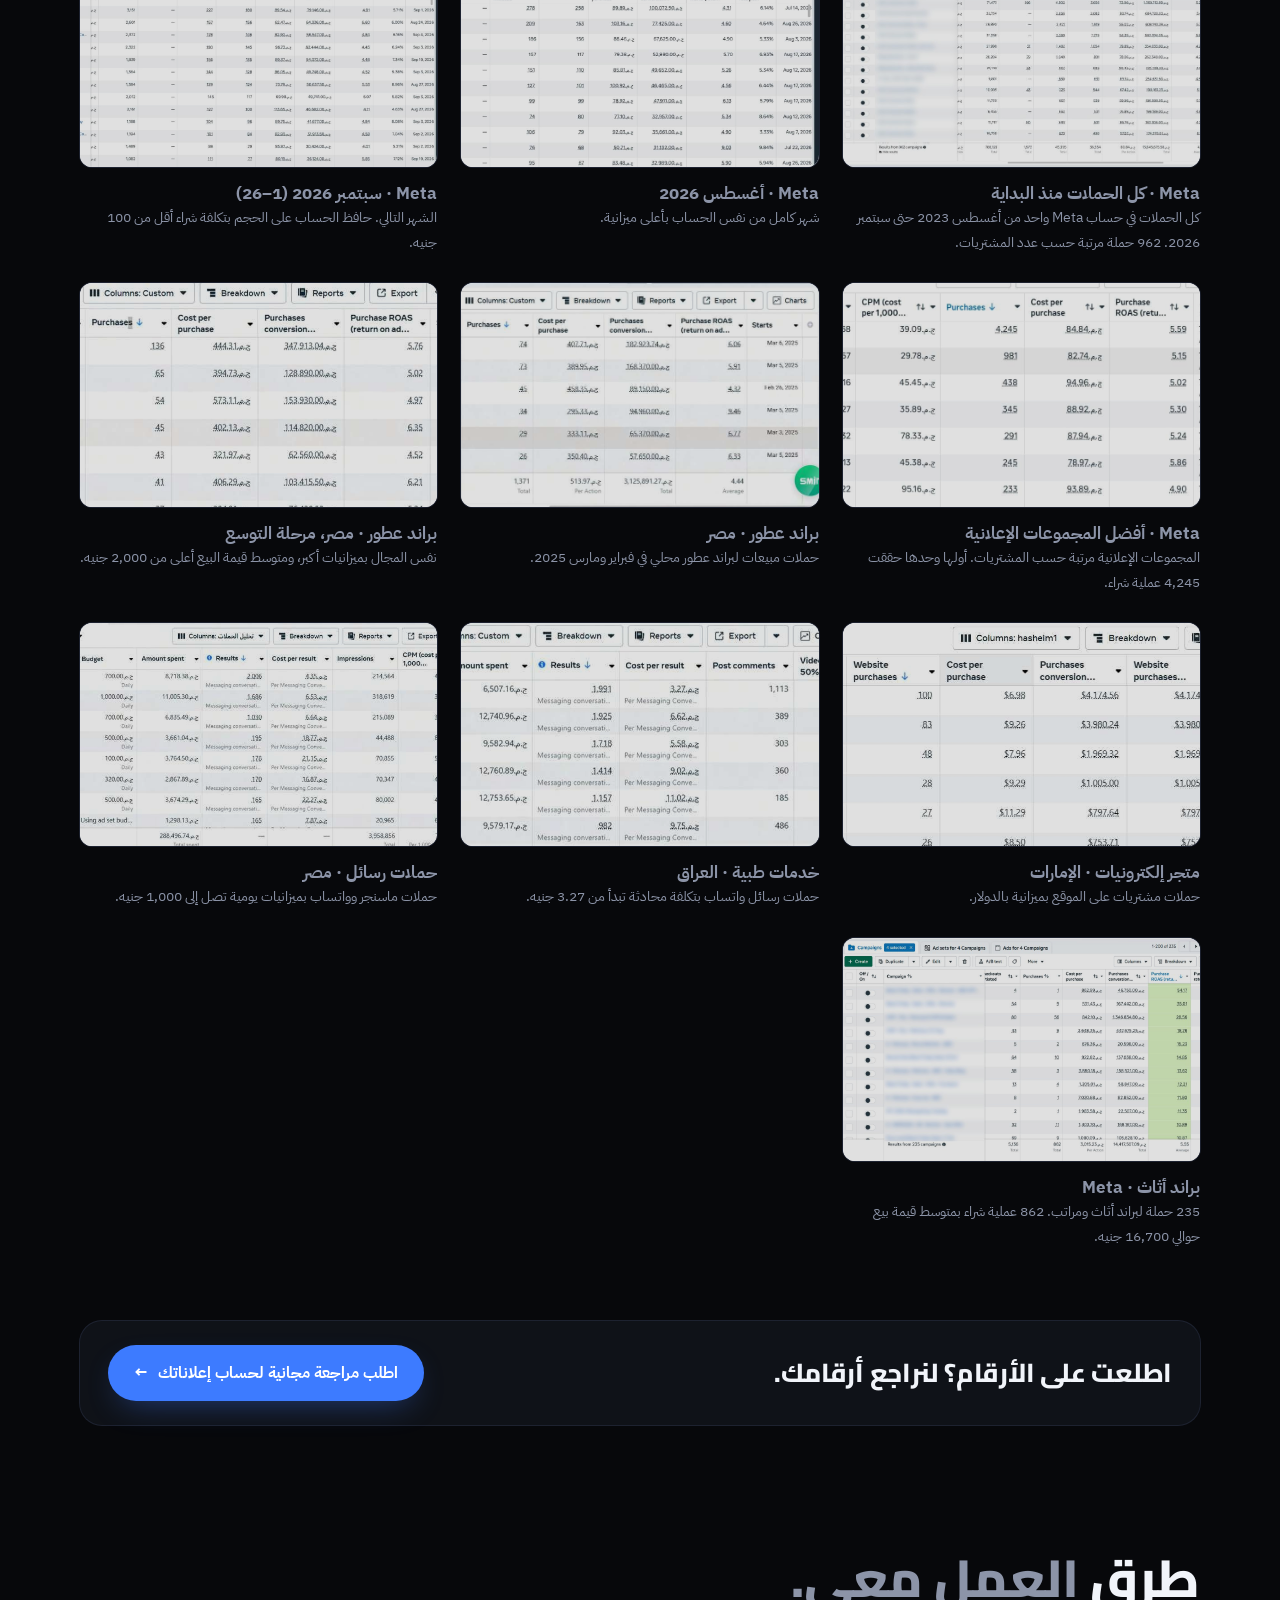
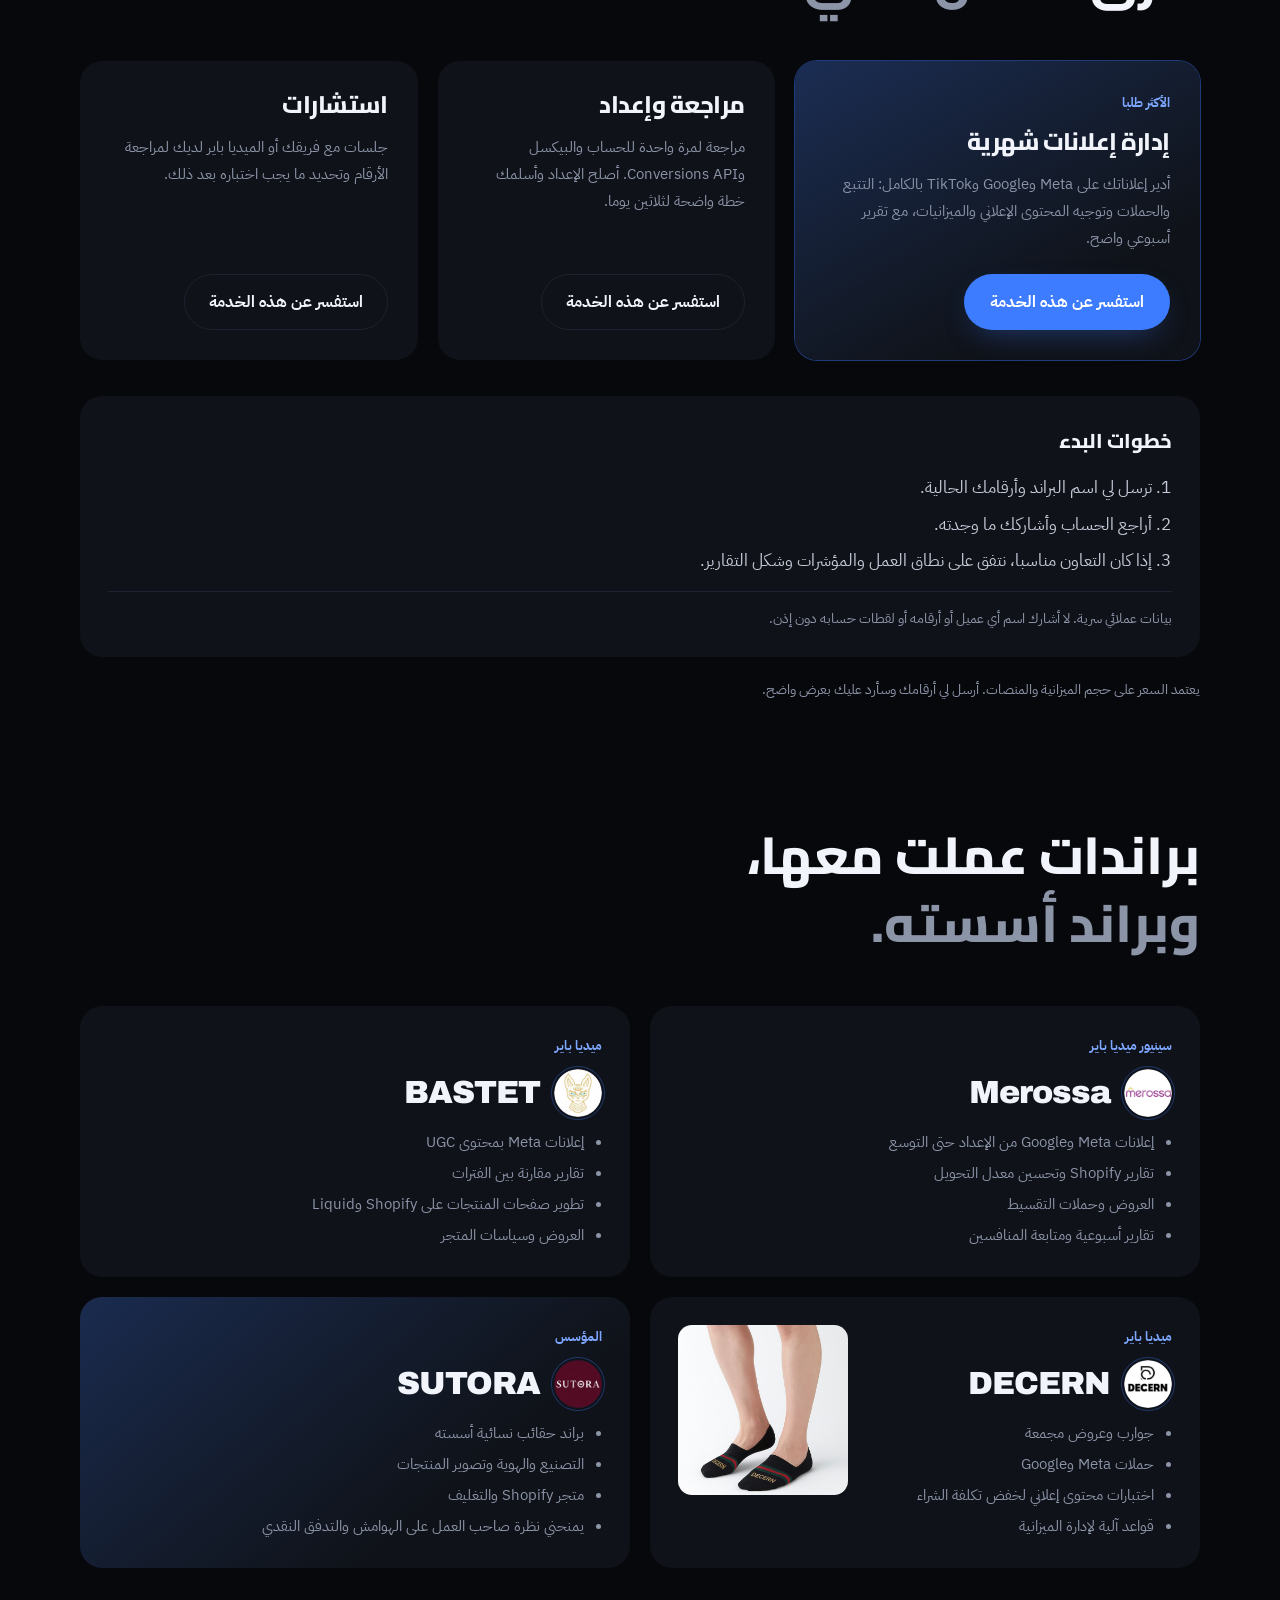
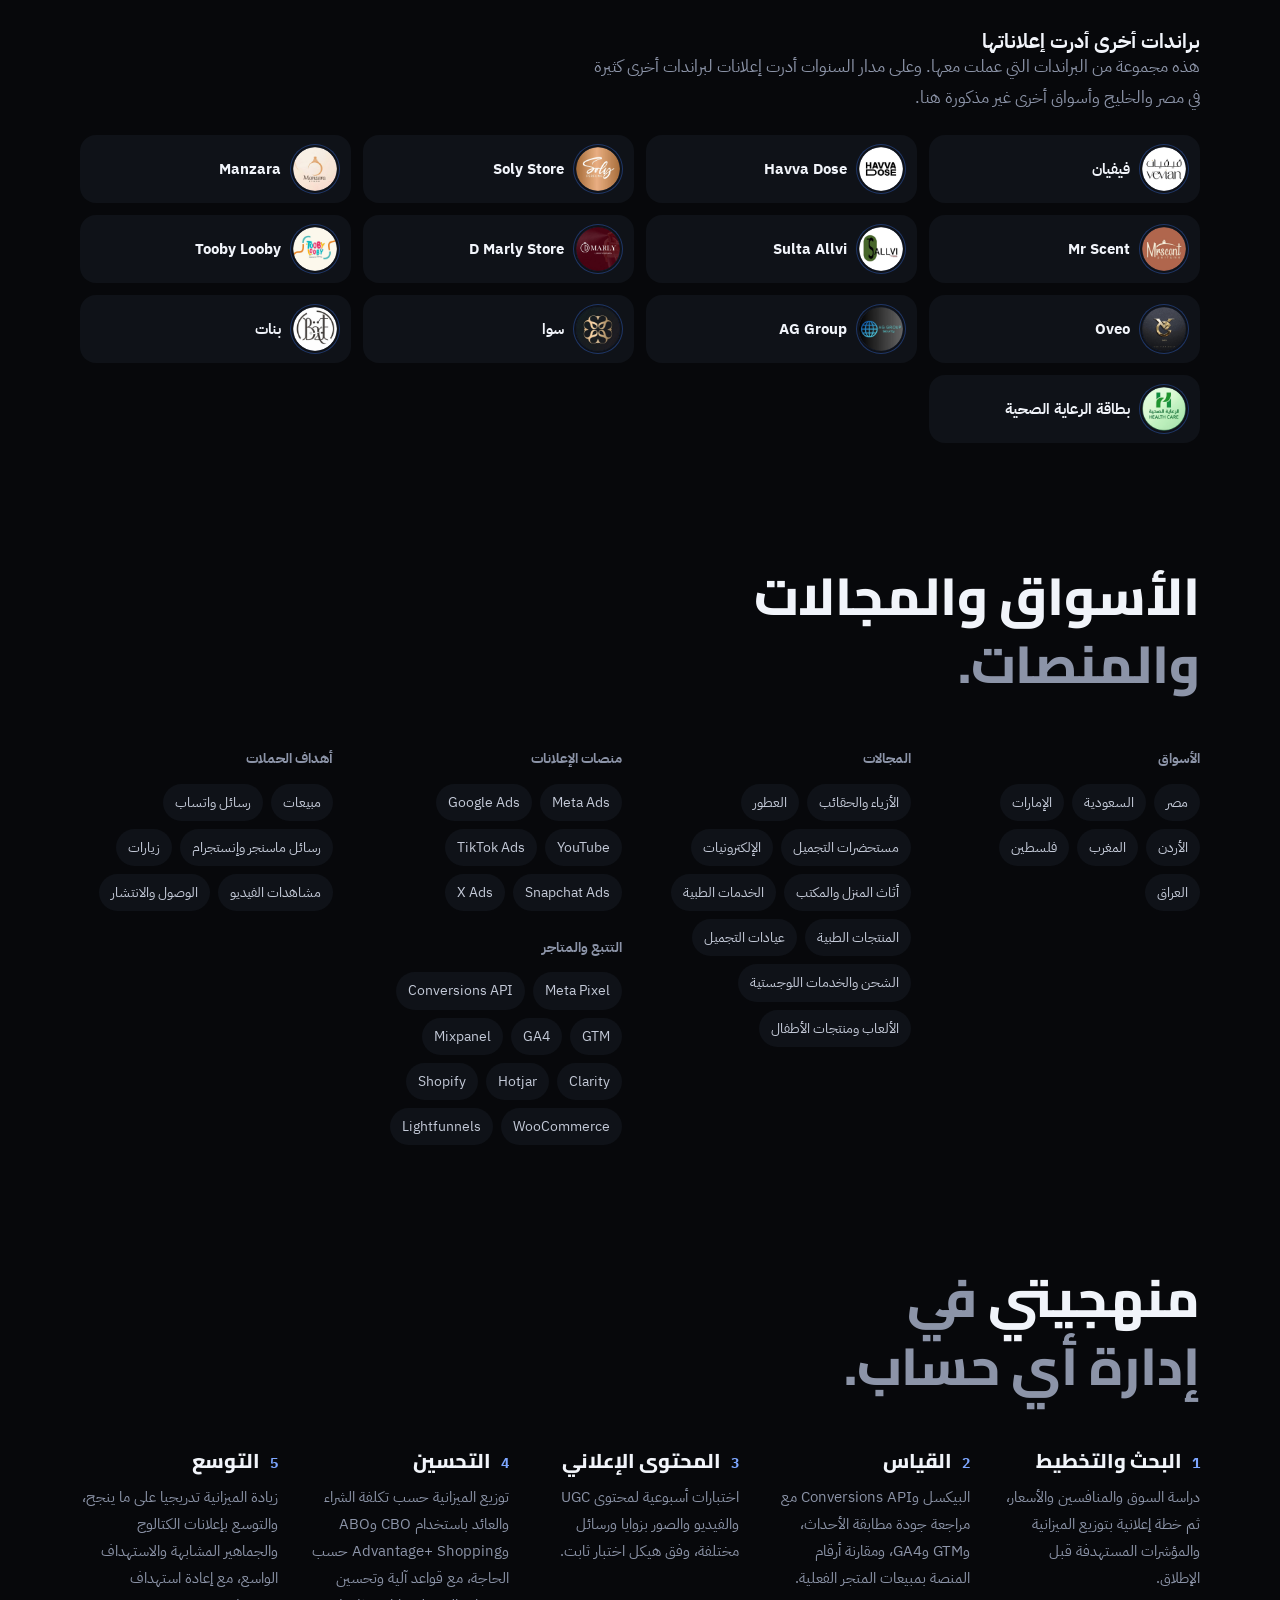
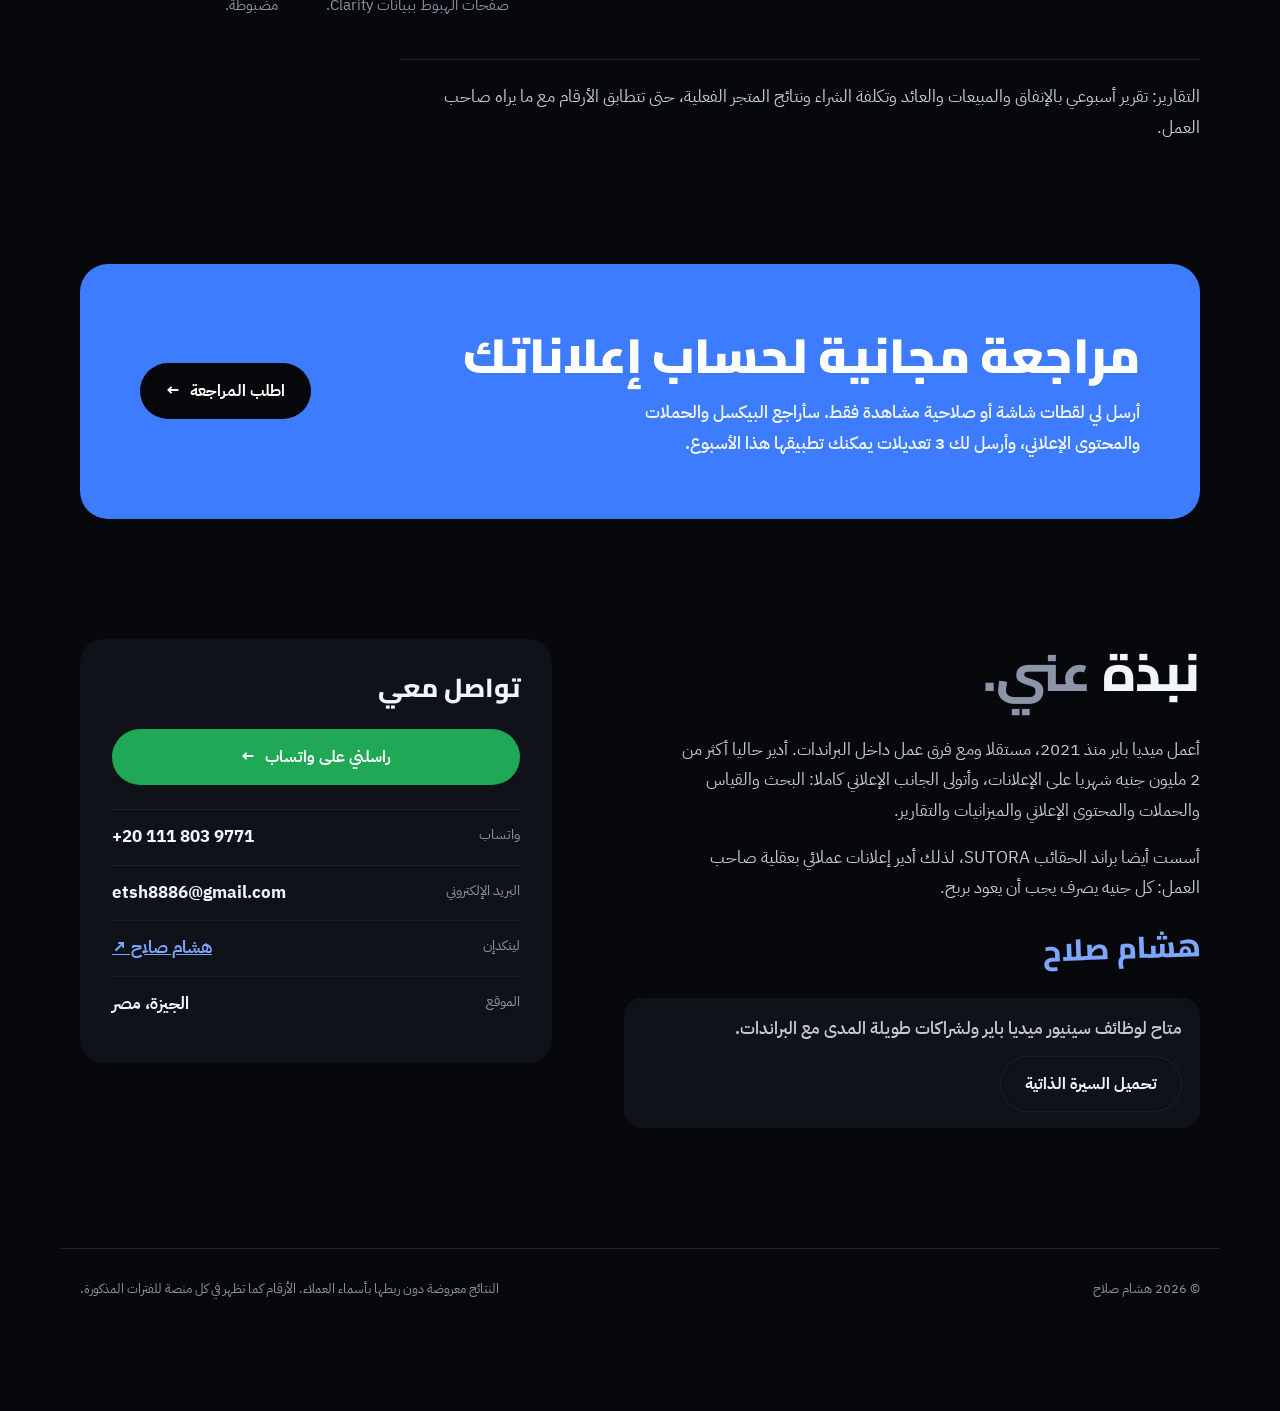
==== commit 6e03d68d: "The 5.2M store is office furniture" ====
--- a/ar/index.html
+++ b/ar/index.html
@@ -82,7 +82,7 @@
   <div class="split">
     <h3 class="h3" data-i18n="bdh">المبيعات حسب المجال</h3>
     <div class="ind-bar" aria-hidden="true"><i style="--w:60.5%"></i><i style="--w:33.2%"></i><i style="--w:3.7%"></i><i style="--w:2.5%"></i></div>
-    <ul class="ind"><li><span class="sw"></span><span class="nm" data-i18n="ind1">الأزياء والحقائب</span><b>84.7 مليون</b><small><span>60.5%</span> · <span data-i18n="ic1">4 متاجر</span></small></li><li><span class="sw"></span><span class="nm" data-i18n="ind2">العطور</span><b>46.5 مليون</b><small><span>33.2%</span> · <span data-i18n="ic2">متجران</span></small></li><li><span class="sw"></span><span class="nm" data-i18n="ind3">الأثاث</span><b>5.2 مليون</b><small><span>3.7%</span> · <span data-i18n="ic3">متجر واحد</span></small></li><li><span class="sw"></span><span class="nm" data-i18n="ind4">الإلكترونيات ومستحضرات التجميل</span><b>3.5 مليون</b><small><span>2.5%</span> · <span data-i18n="ic4">متجران</span></small></li></ul>
+    <ul class="ind"><li><span class="sw"></span><span class="nm" data-i18n="ind1">الأزياء والحقائب</span><b>84.7 مليون</b><small><span>60.5%</span> · <span data-i18n="ic1">4 متاجر</span></small></li><li><span class="sw"></span><span class="nm" data-i18n="ind2">العطور</span><b>46.5 مليون</b><small><span>33.2%</span> · <span data-i18n="ic2">متجران</span></small></li><li><span class="sw"></span><span class="nm" data-i18n="ind3">الأثاث المكتبي</span><b>5.2 مليون</b><small><span>3.7%</span> · <span data-i18n="ic3">متجر واحد</span></small></li><li><span class="sw"></span><span class="nm" data-i18n="ind4">الإلكترونيات ومستحضرات التجميل</span><b>3.5 مليون</b><small><span>2.5%</span> · <span data-i18n="ic4">متجران</span></small></li></ul>
     <p class="note" data-i18n="bdnote">كل رقم هو إجمالي مبيعات المتجر من لوحة التحكم الخاصة به، ولقطات الشاشة موجودة بالأسفل. القيم بالدولار محسوبة على أساس 50 جنيها للدولار تقريبا.</p>
   </div>
 </section>
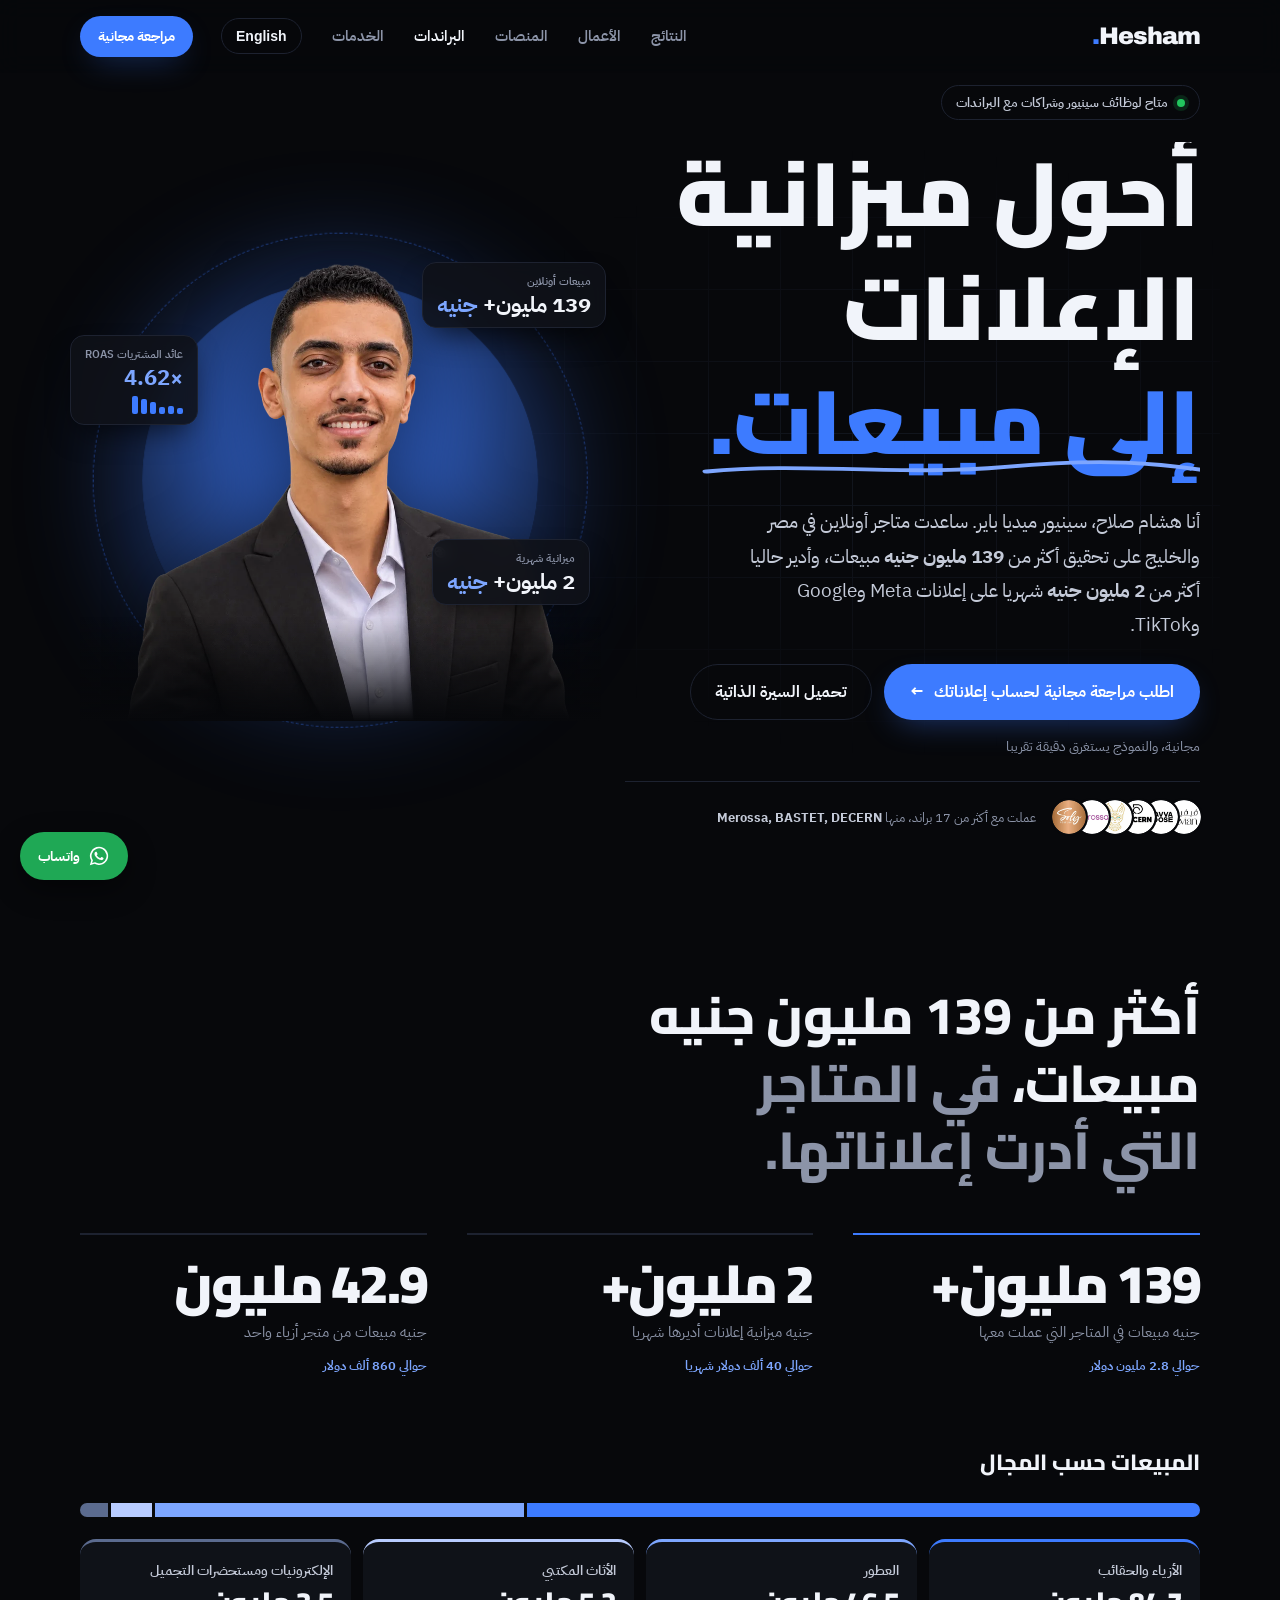
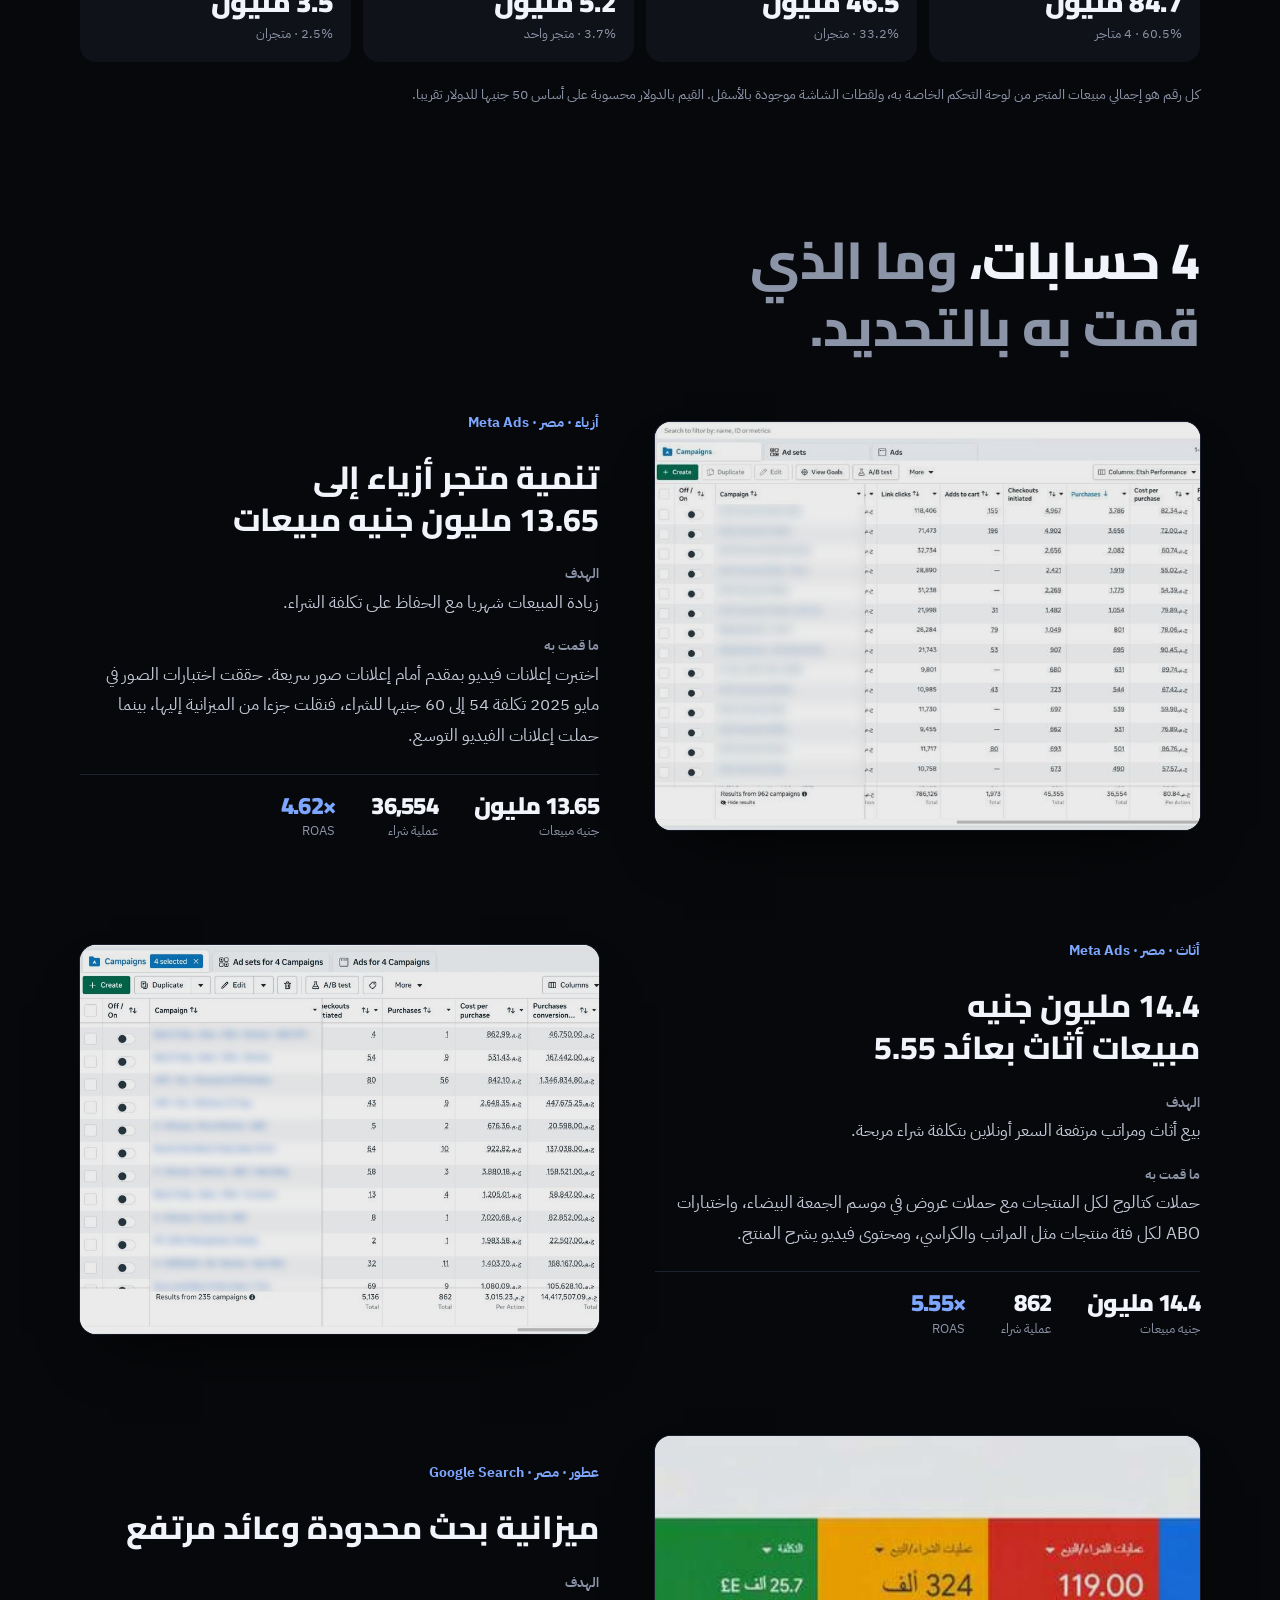
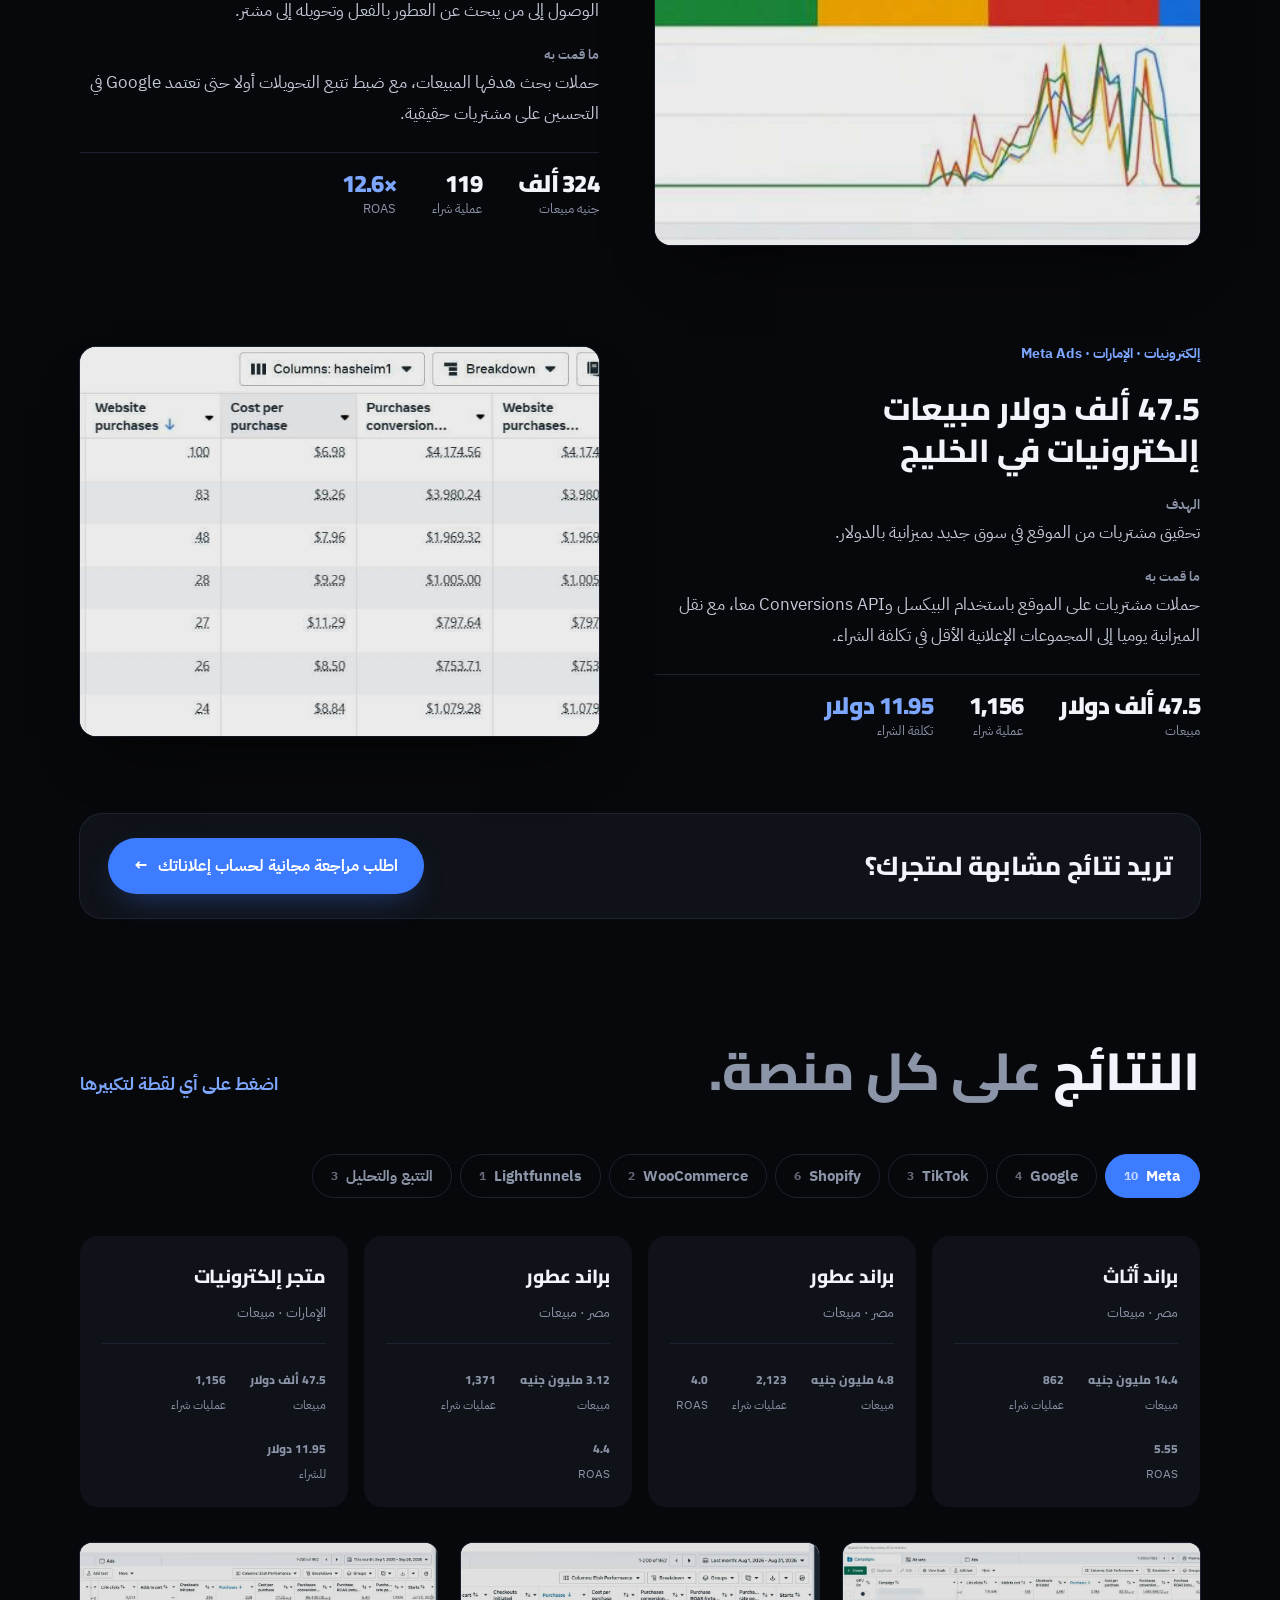
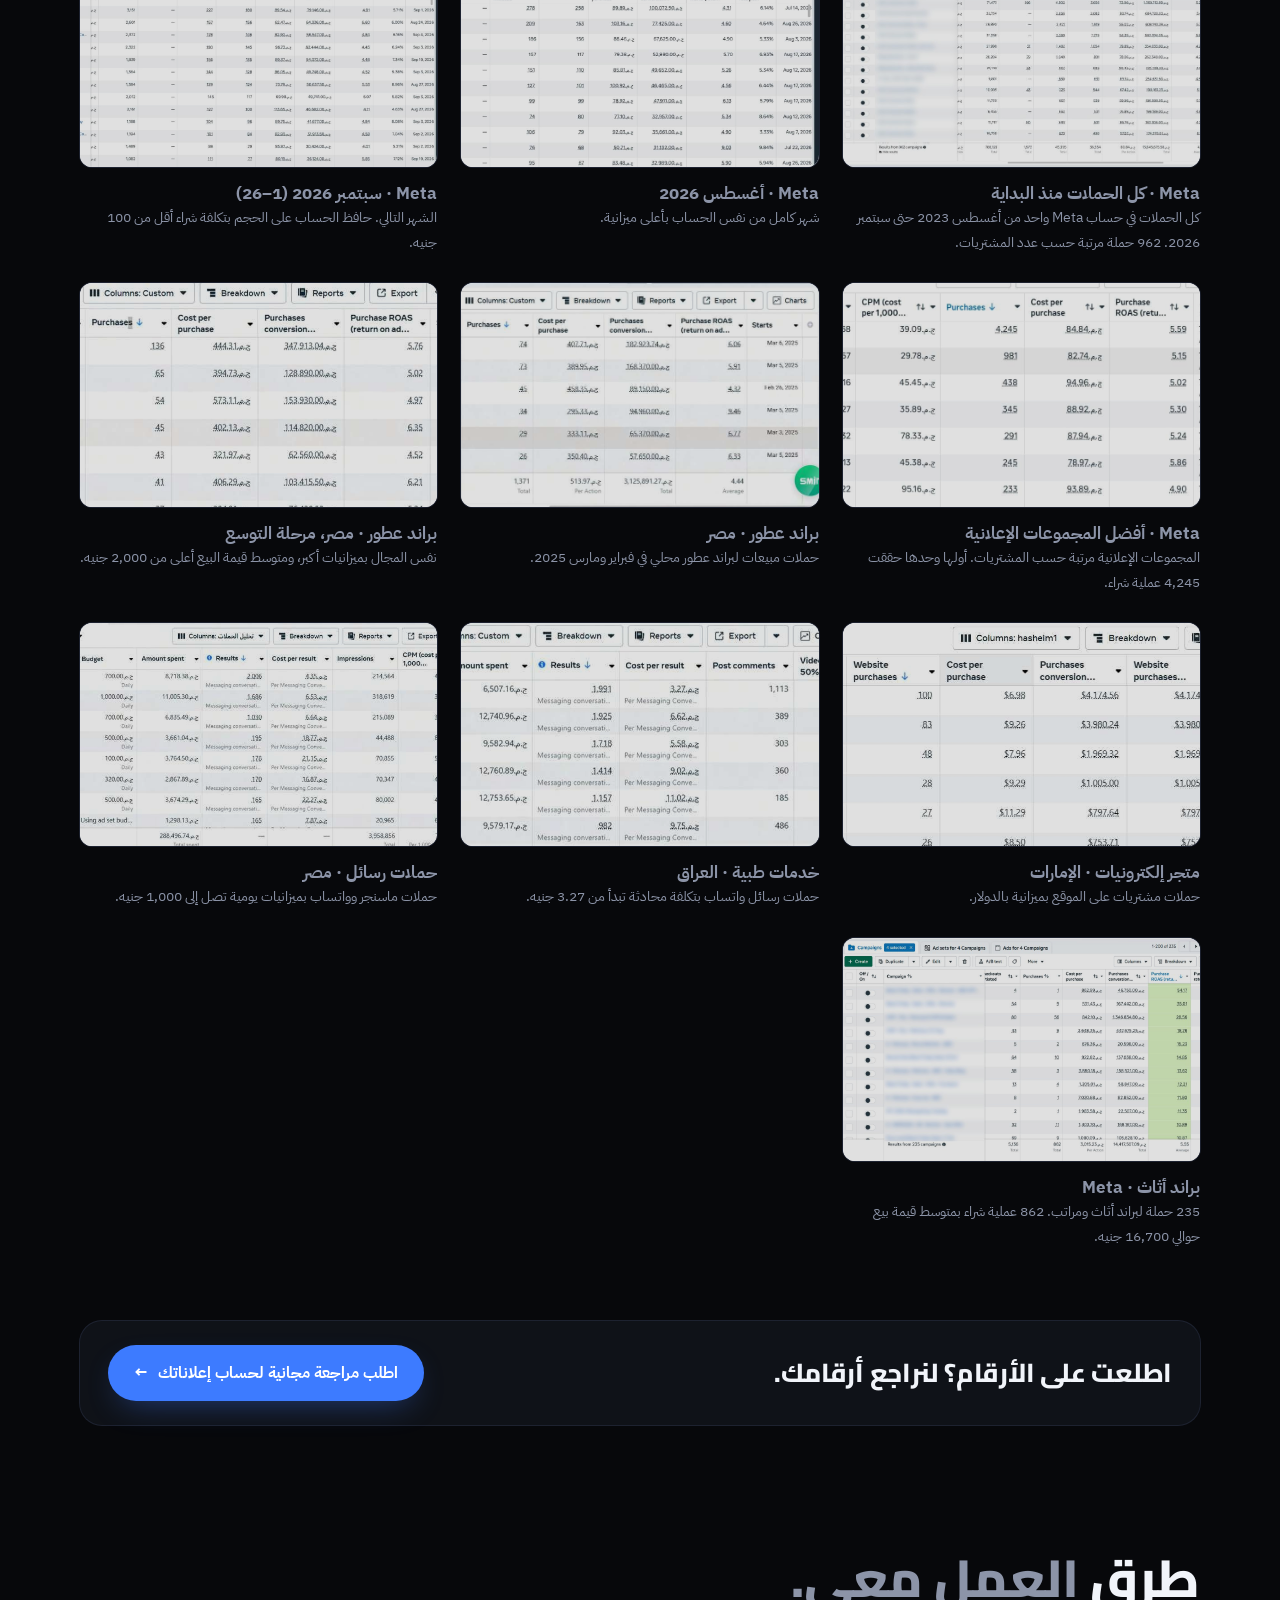
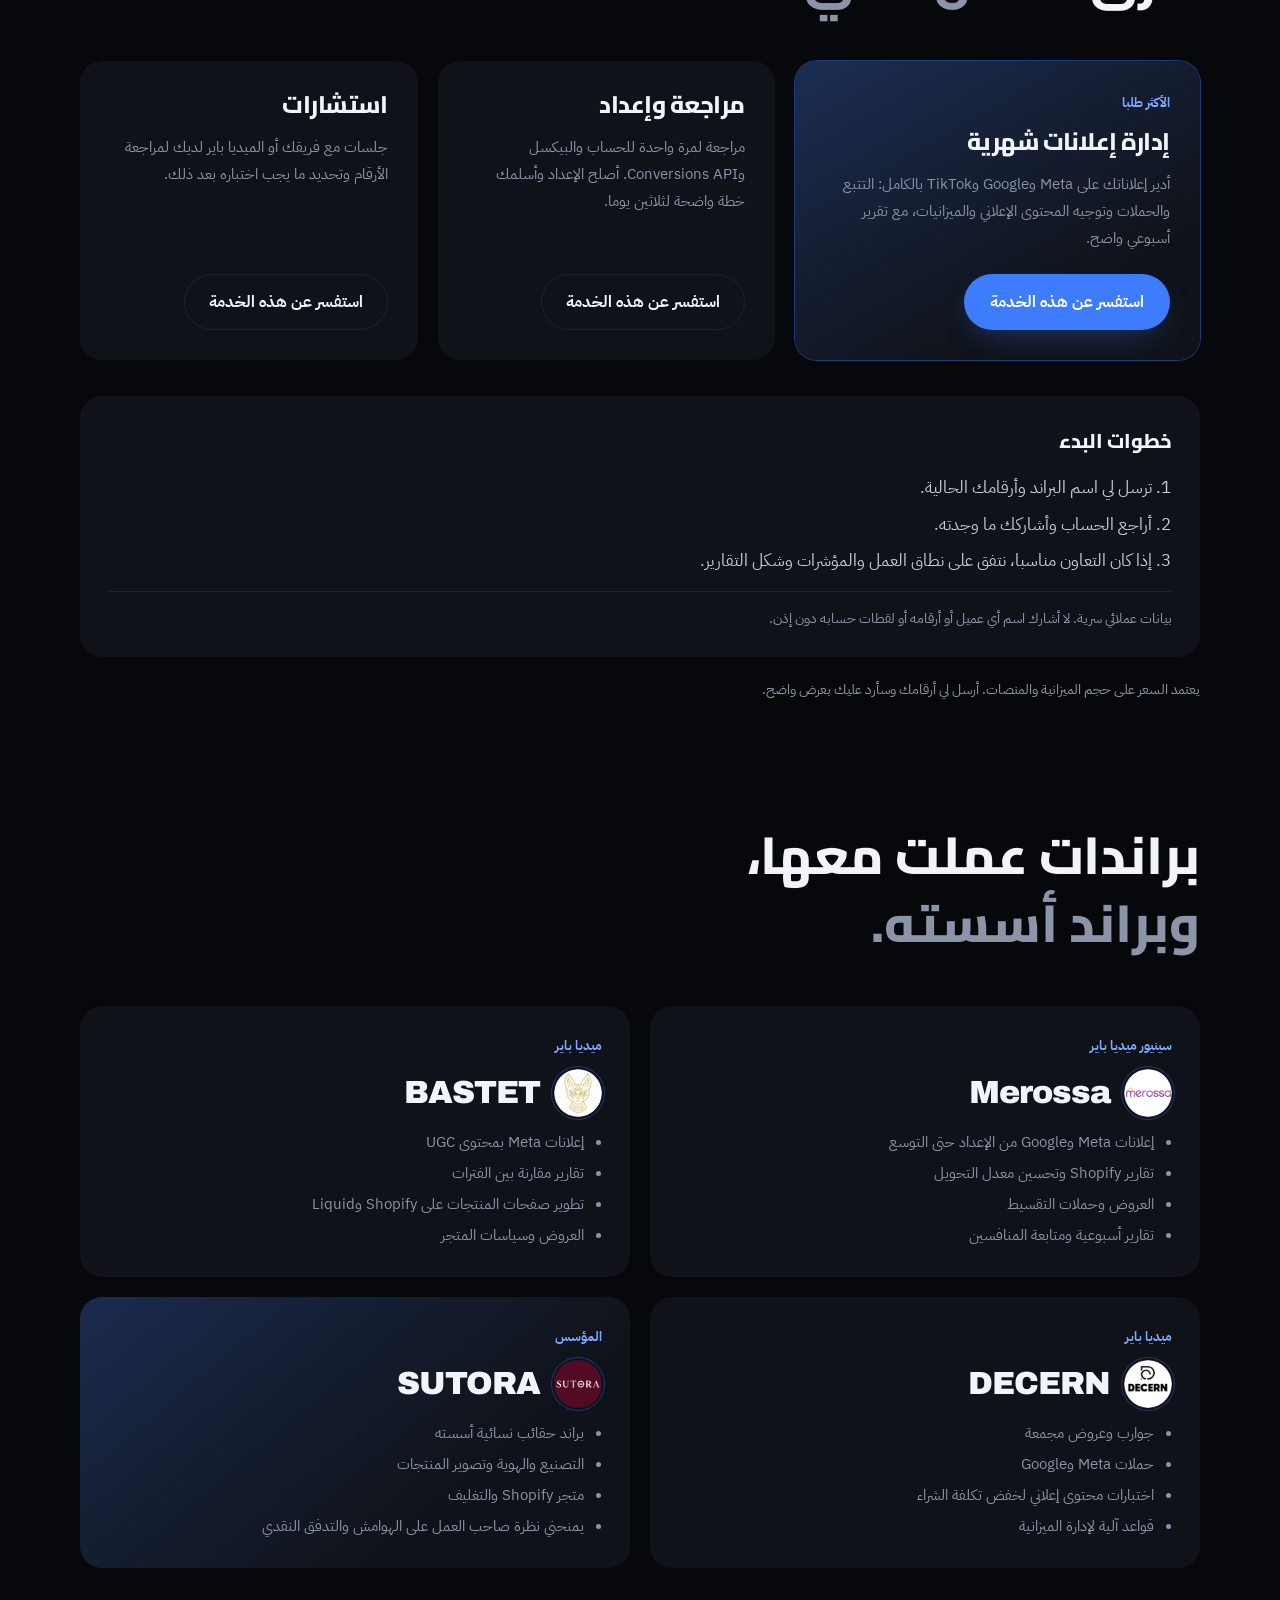
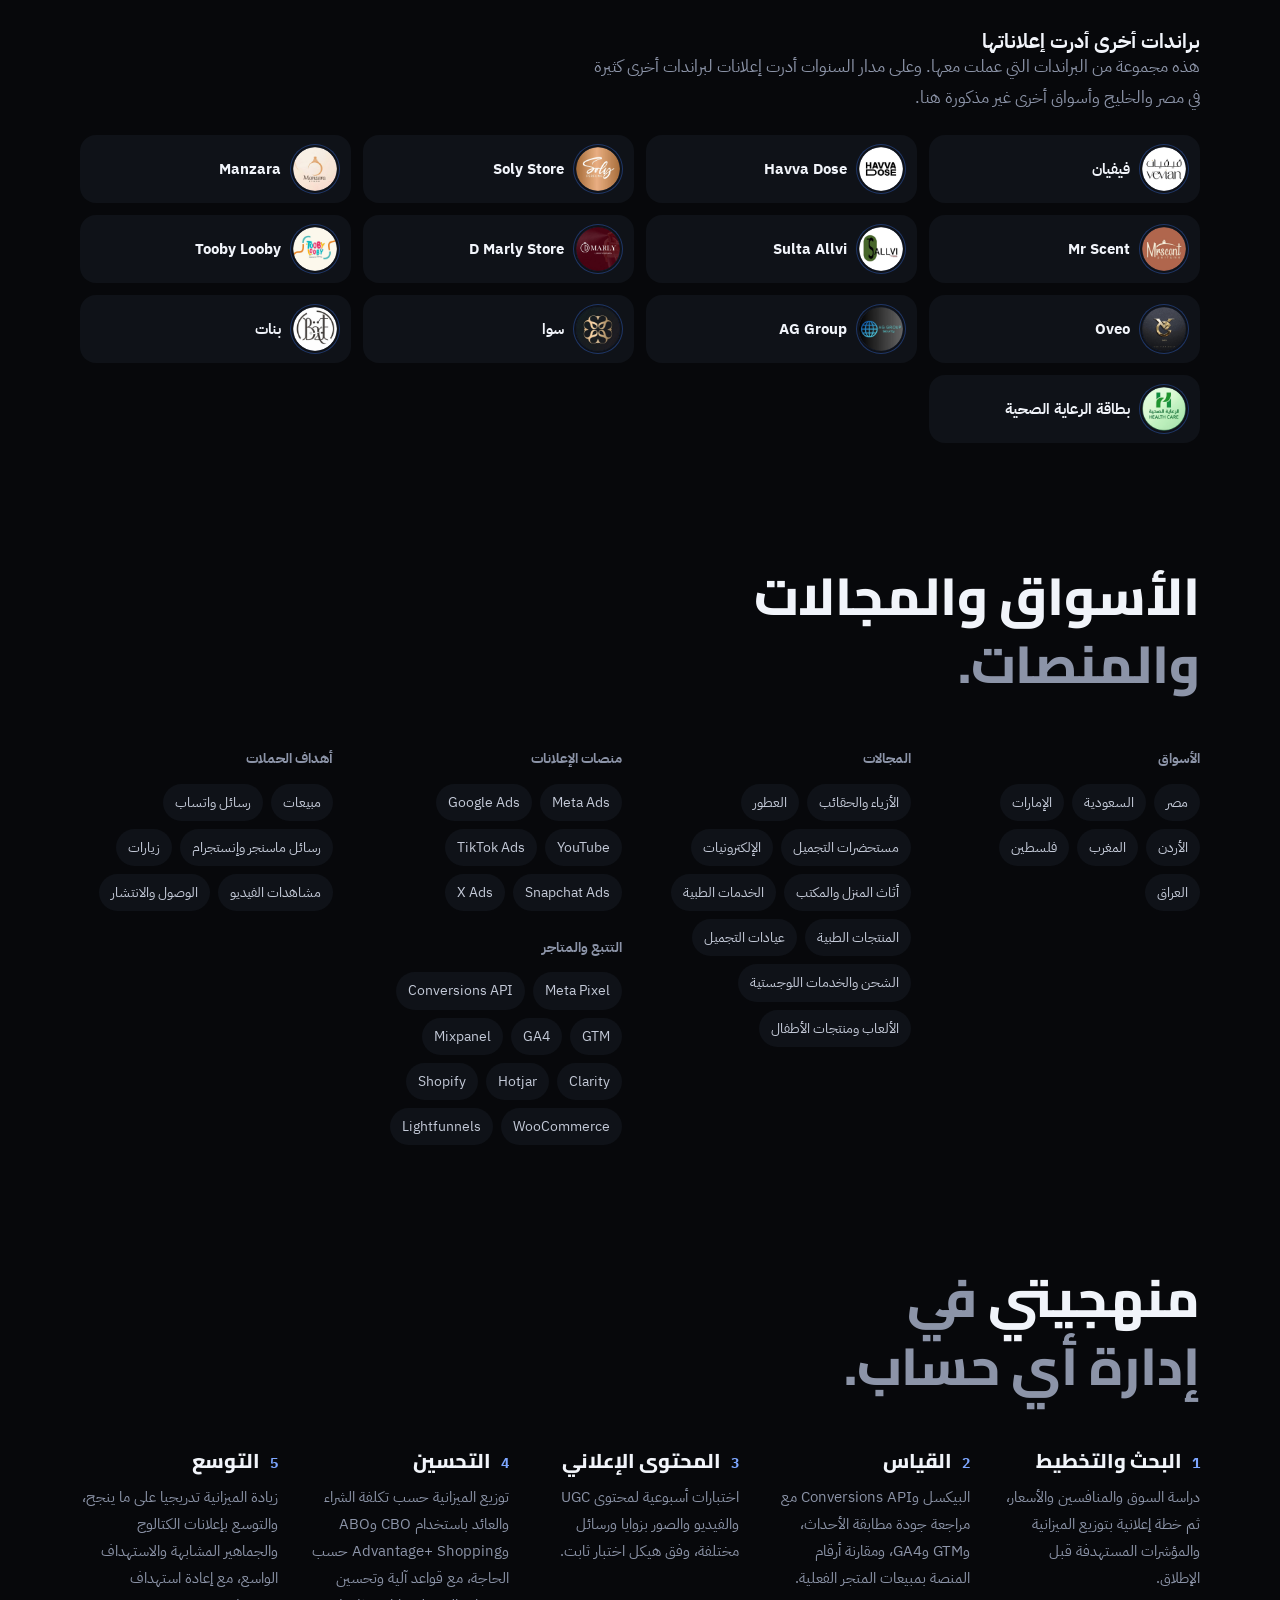
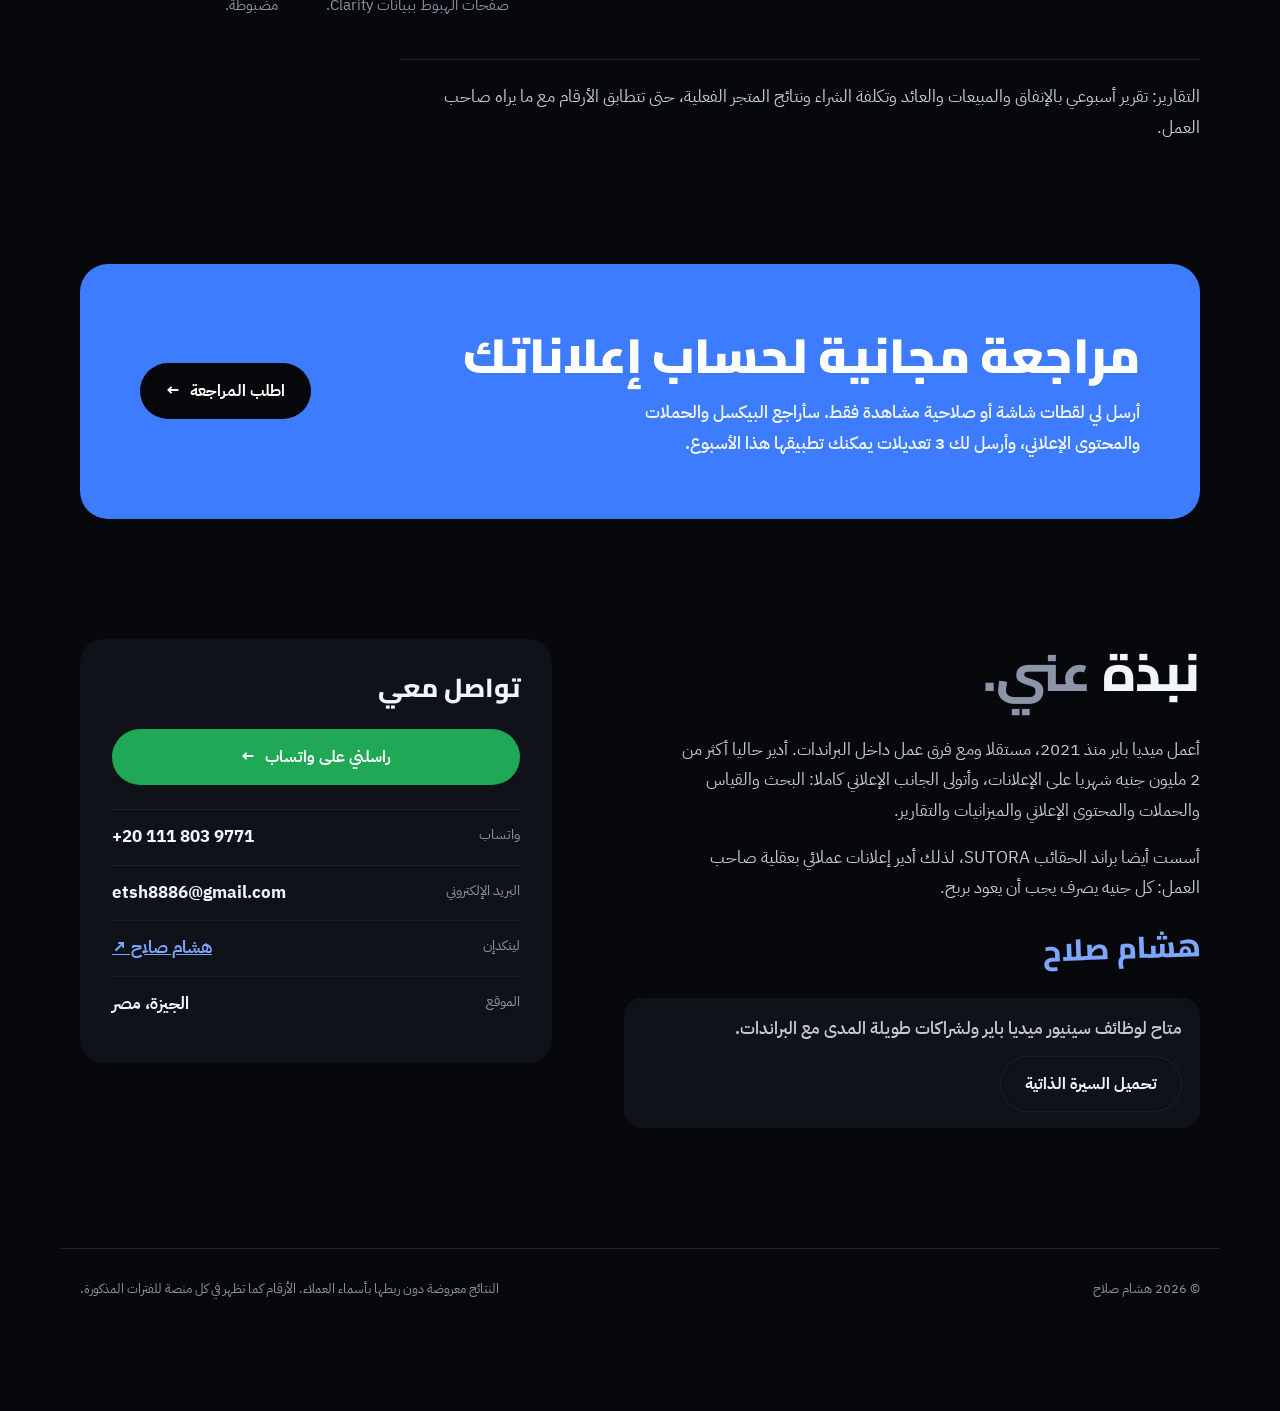
==== commit 27b09501: "Remove DECERN socks photo" ====
--- a/ar/index.html
+++ b/ar/index.html
@@ -188,7 +188,7 @@
   <div class="brands">
     <article class="brand"><span class="role" data-i18n="b1r">سينيور ميديا باير</span><h3><img class="blogo" src="../images/brands/merossa.png" alt="" width="48" height="48" loading="lazy">Merossa</h3><ul><li data-i18n="b1a">إعلانات Meta وGoogle من الإعداد حتى التوسع</li><li data-i18n="b1b">تقارير Shopify وتحسين معدل التحويل</li><li data-i18n="b1c">العروض وحملات التقسيط</li><li data-i18n="b1d">تقارير أسبوعية ومتابعة المنافسين</li></ul></article>
     <article class="brand"><span class="role" data-i18n="b2r">ميديا باير</span><h3><img class="blogo" src="../images/brands/bastet.png" alt="" width="48" height="48" loading="lazy">BASTET</h3><ul><li data-i18n="b2a">إعلانات Meta بمحتوى UGC</li><li data-i18n="b2b">تقارير مقارنة بين الفترات</li><li data-i18n="b2c">تطوير صفحات المنتجات على Shopify وLiquid</li><li data-i18n="b2d">العروض وسياسات المتجر</li></ul></article>
-    <article class="brand has-img"><div><span class="role" data-i18n="b2r">ميديا باير</span><h3><img class="blogo" src="../images/brands/decern.png" alt="" width="48" height="48" loading="lazy">DECERN</h3><ul><li data-i18n="b3a">جوارب وعروض مجمعة</li><li data-i18n="b3b">حملات Meta وGoogle</li><li data-i18n="b3c">اختبارات محتوى إعلاني لخفض تكلفة الشراء</li><li data-i18n="b3d">قواعد آلية لإدارة الميزانية</li></ul></div><img src="../images/decern-socks.jpg" alt="DECERN socks" loading="lazy" width="640" height="640"></article>
+    <article class="brand"><div><span class="role" data-i18n="b2r">ميديا باير</span><h3><img class="blogo" src="../images/brands/decern.png" alt="" width="48" height="48" loading="lazy">DECERN</h3><ul><li data-i18n="b3a">جوارب وعروض مجمعة</li><li data-i18n="b3b">حملات Meta وGoogle</li><li data-i18n="b3c">اختبارات محتوى إعلاني لخفض تكلفة الشراء</li><li data-i18n="b3d">قواعد آلية لإدارة الميزانية</li></ul></div></article>
     <article class="brand founder"><span class="role" data-i18n="b4r">المؤسس</span><h3><img class="blogo" src="../images/brands/sutora.png" alt="" width="48" height="48" loading="lazy">SUTORA</h3><ul><li data-i18n="b4a">براند حقائب نسائية أسسته</li><li data-i18n="b4b">التصنيع والهوية وتصوير المنتجات</li><li data-i18n="b4c">متجر Shopify والتغليف</li><li data-i18n="b4d">يمنحني نظرة صاحب العمل على الهوامش والتدفق النقدي</li></ul></article>
   </div>
   <h3 class="h3 more-h" data-i18n="bmore">براندات أخرى أدرت إعلاناتها</h3>
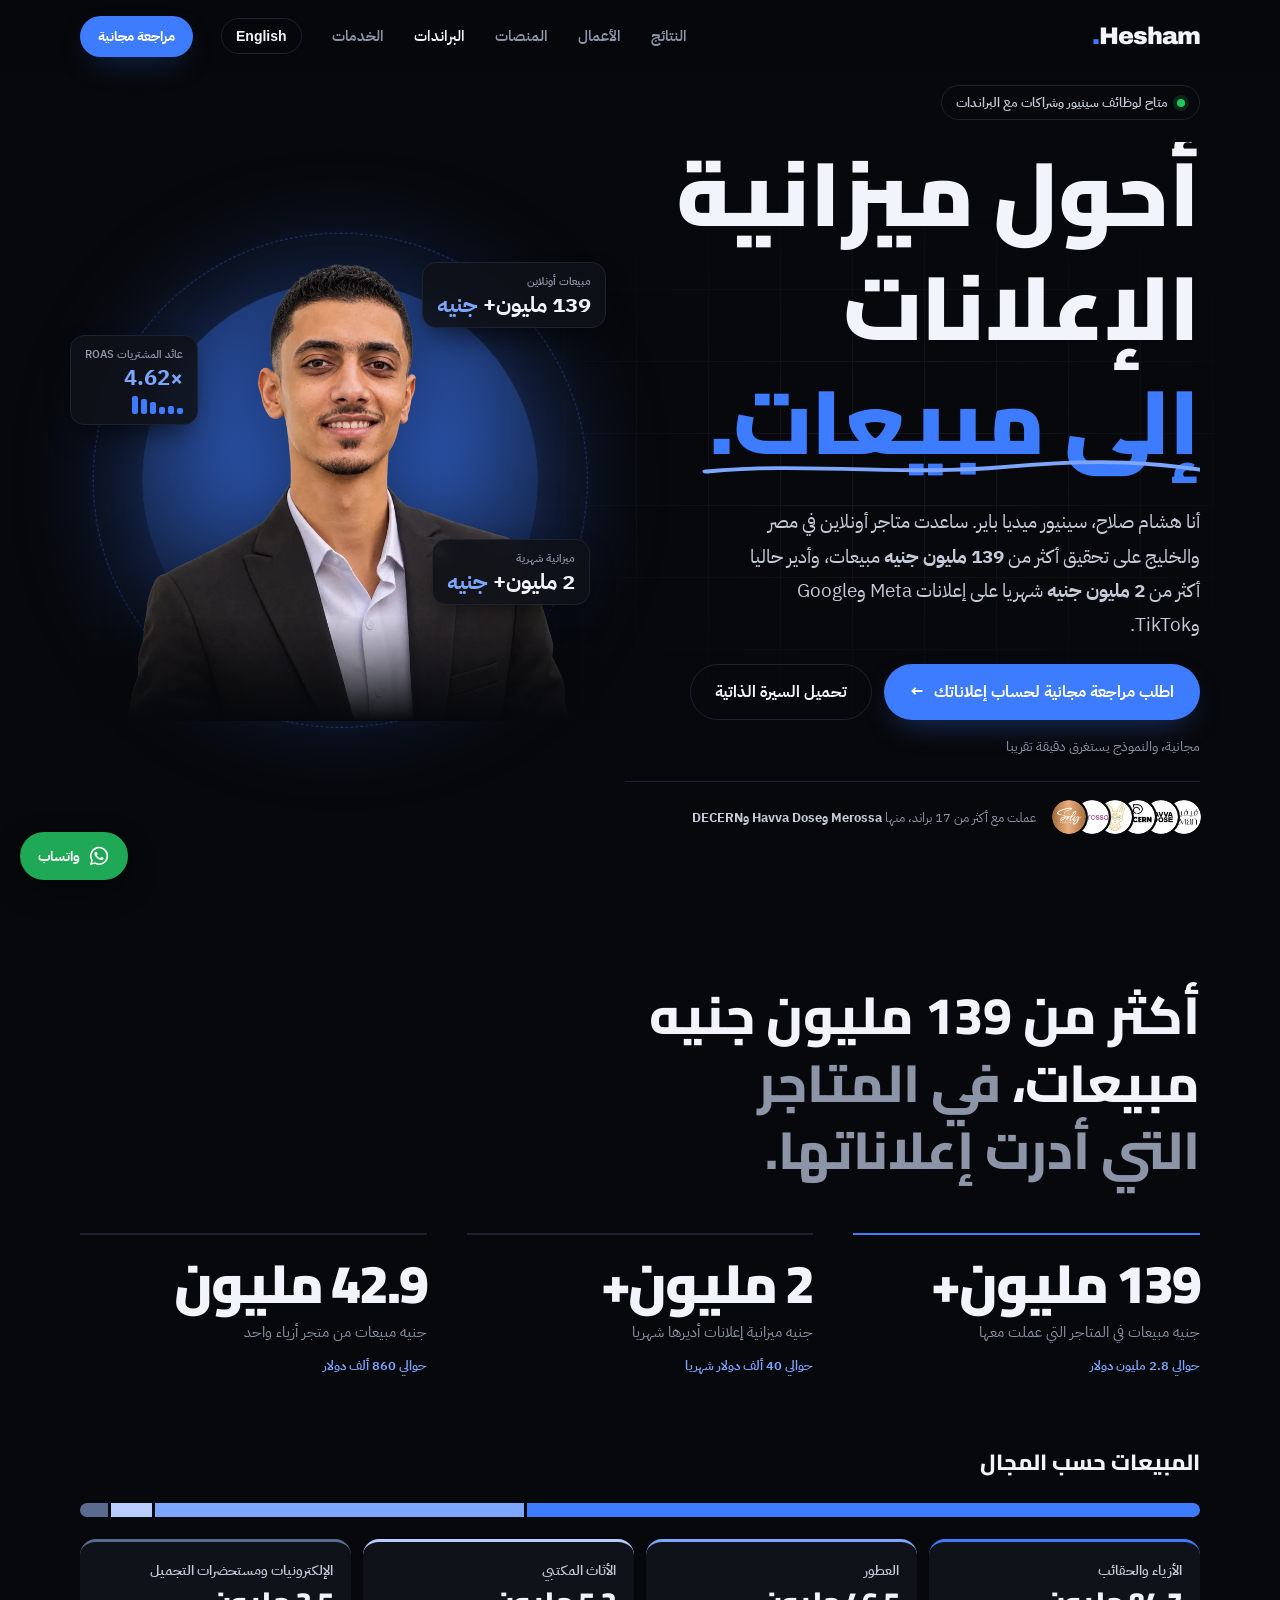
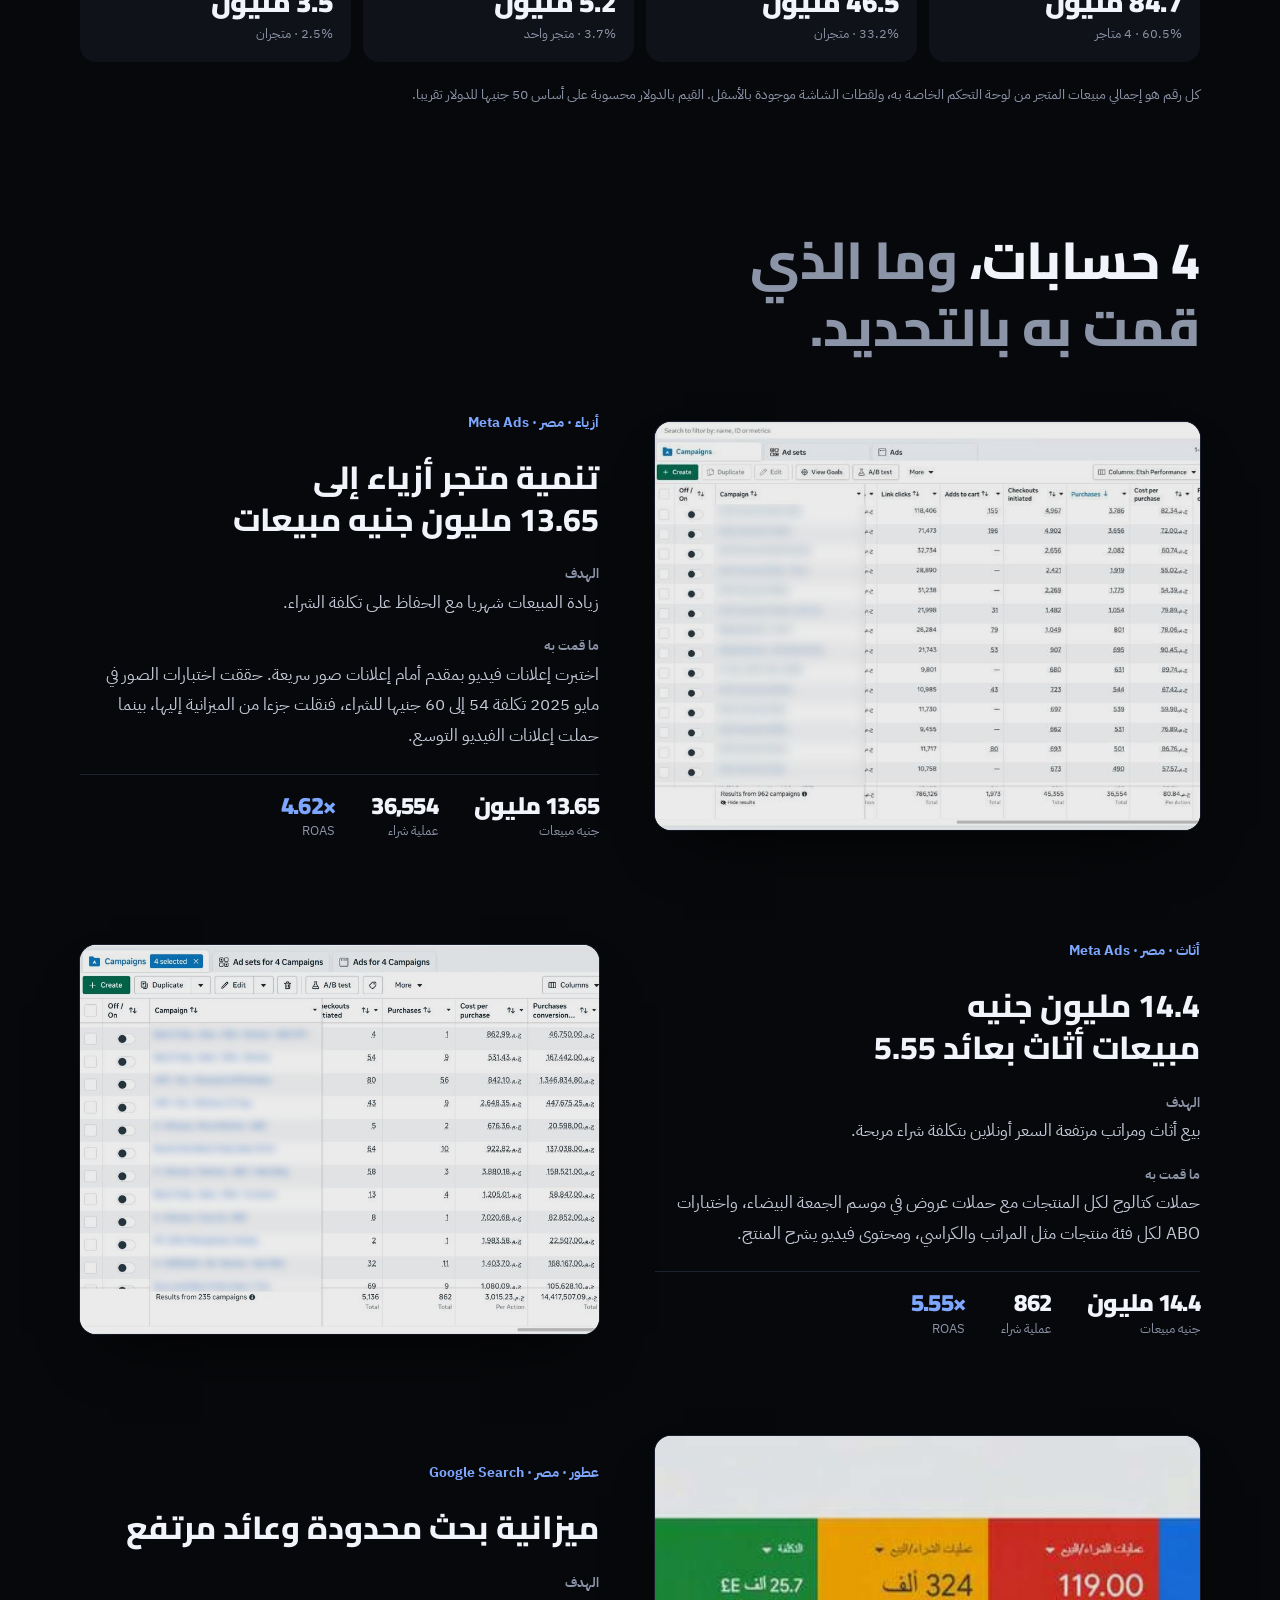
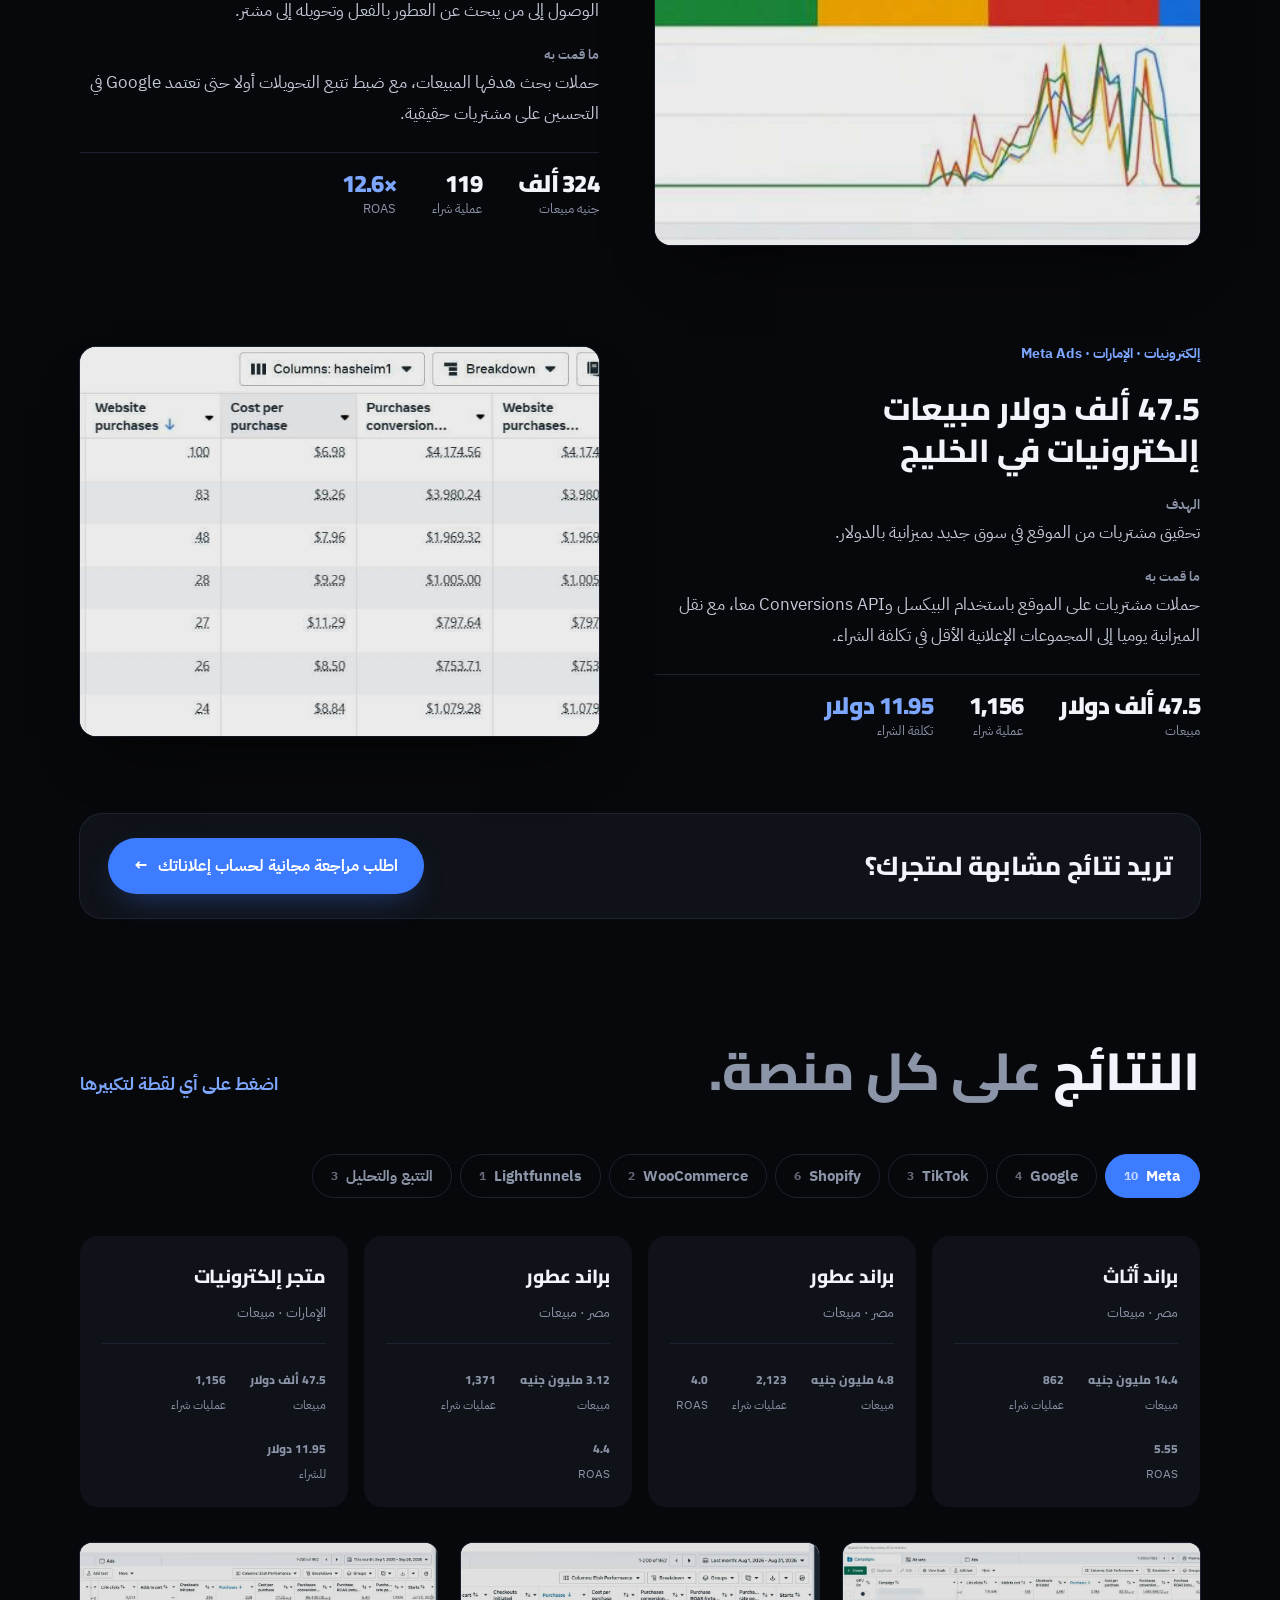
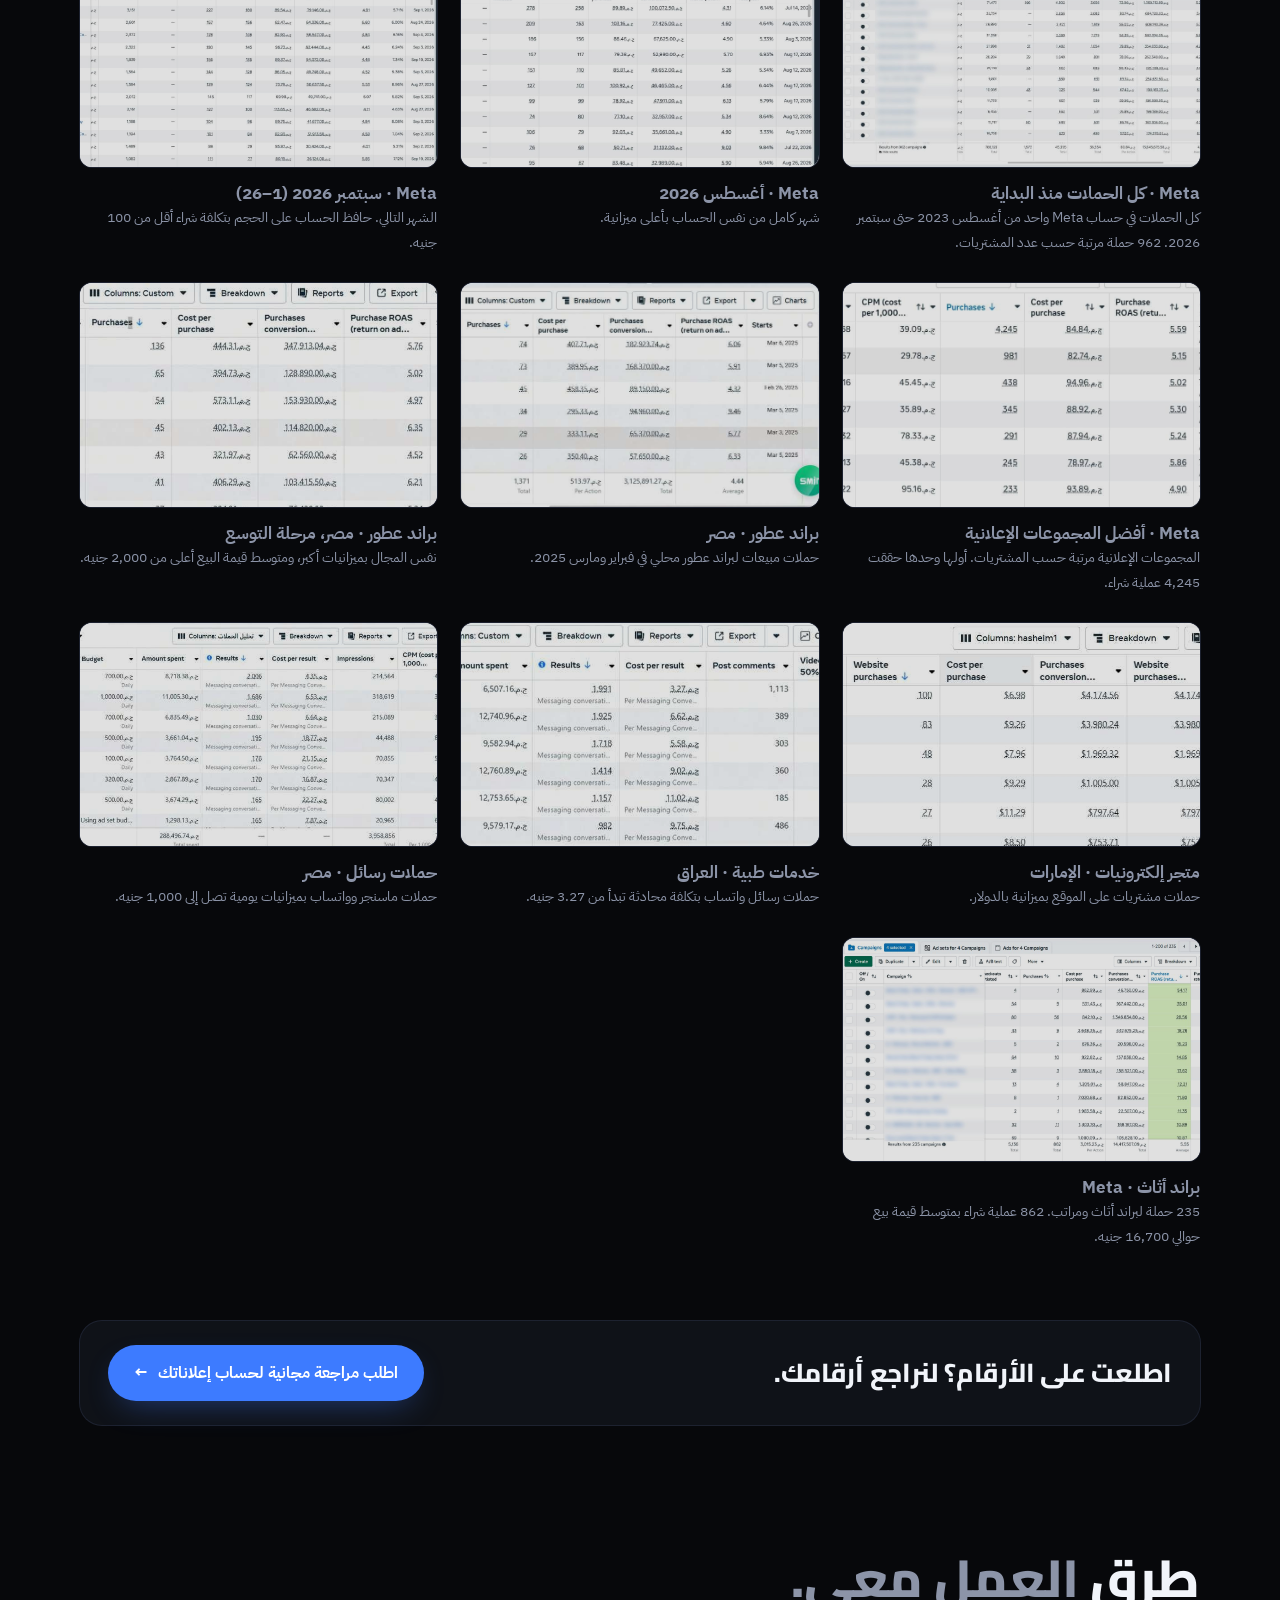
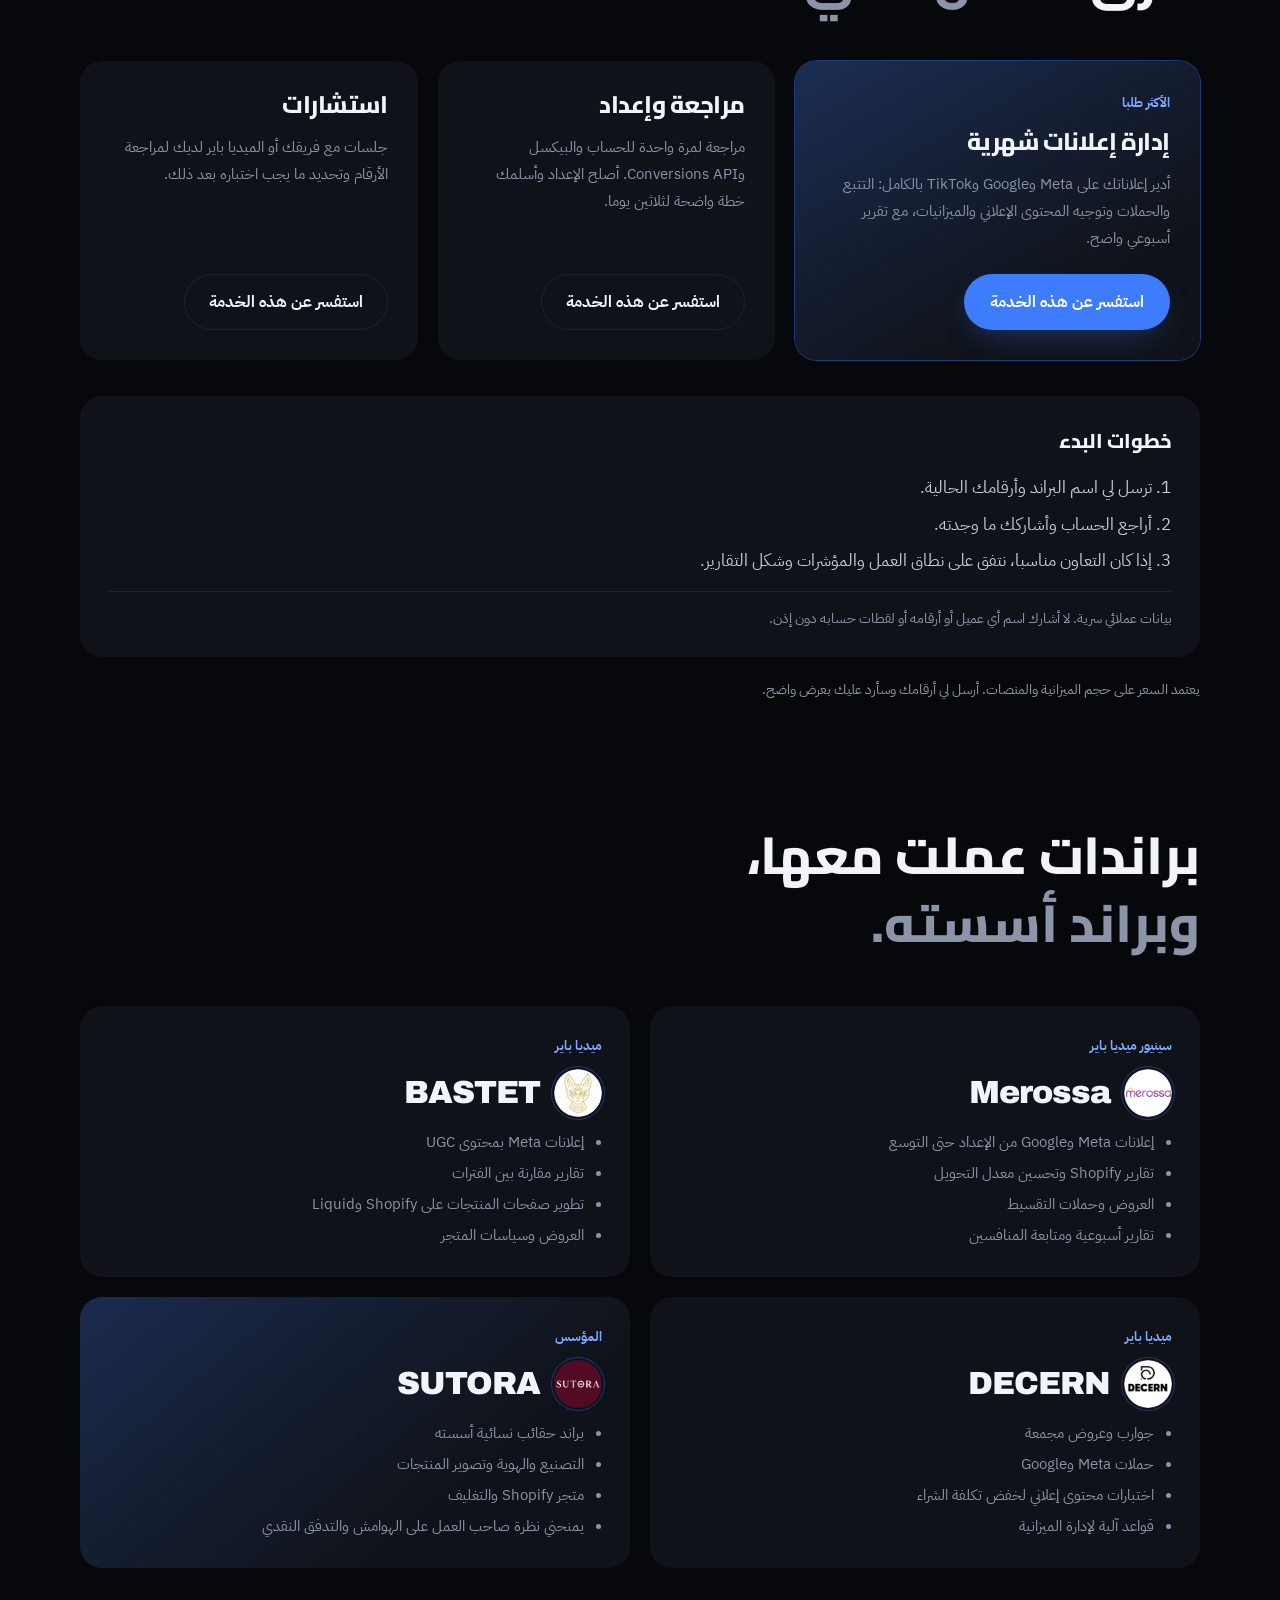
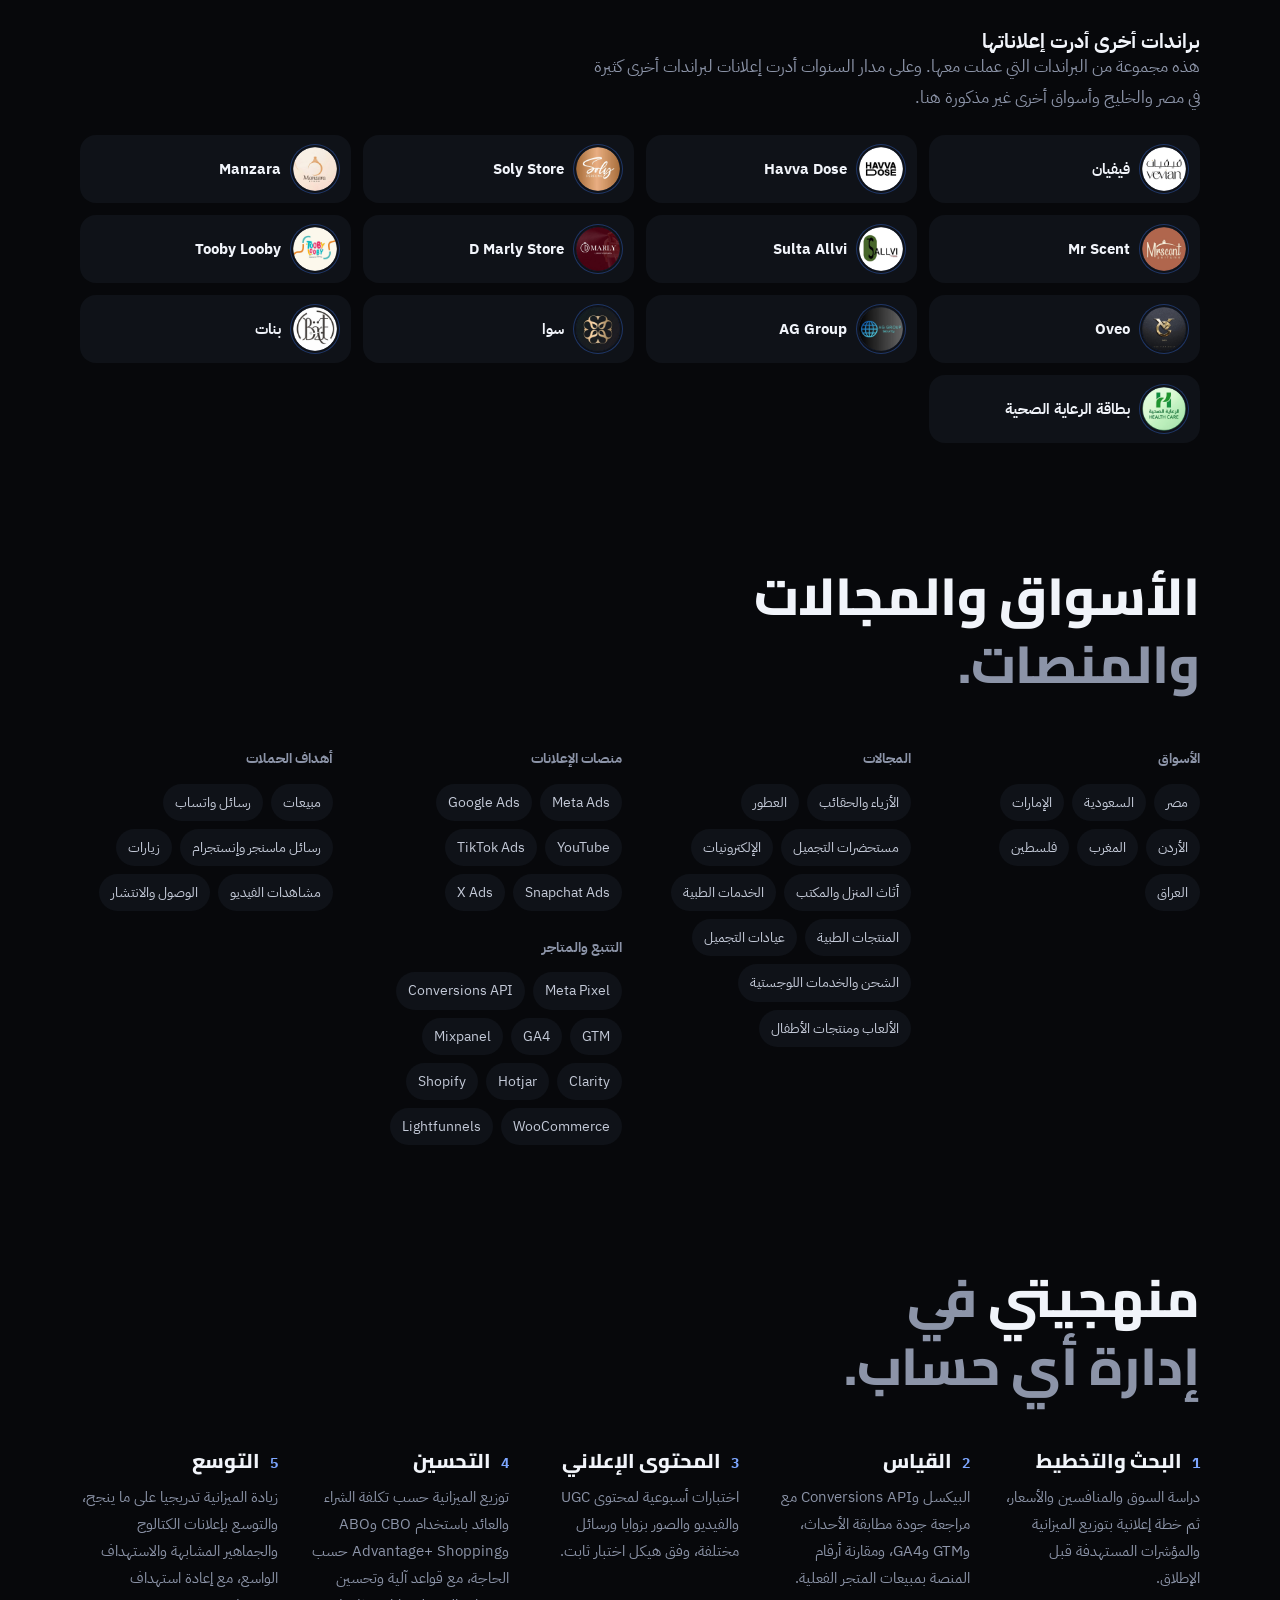
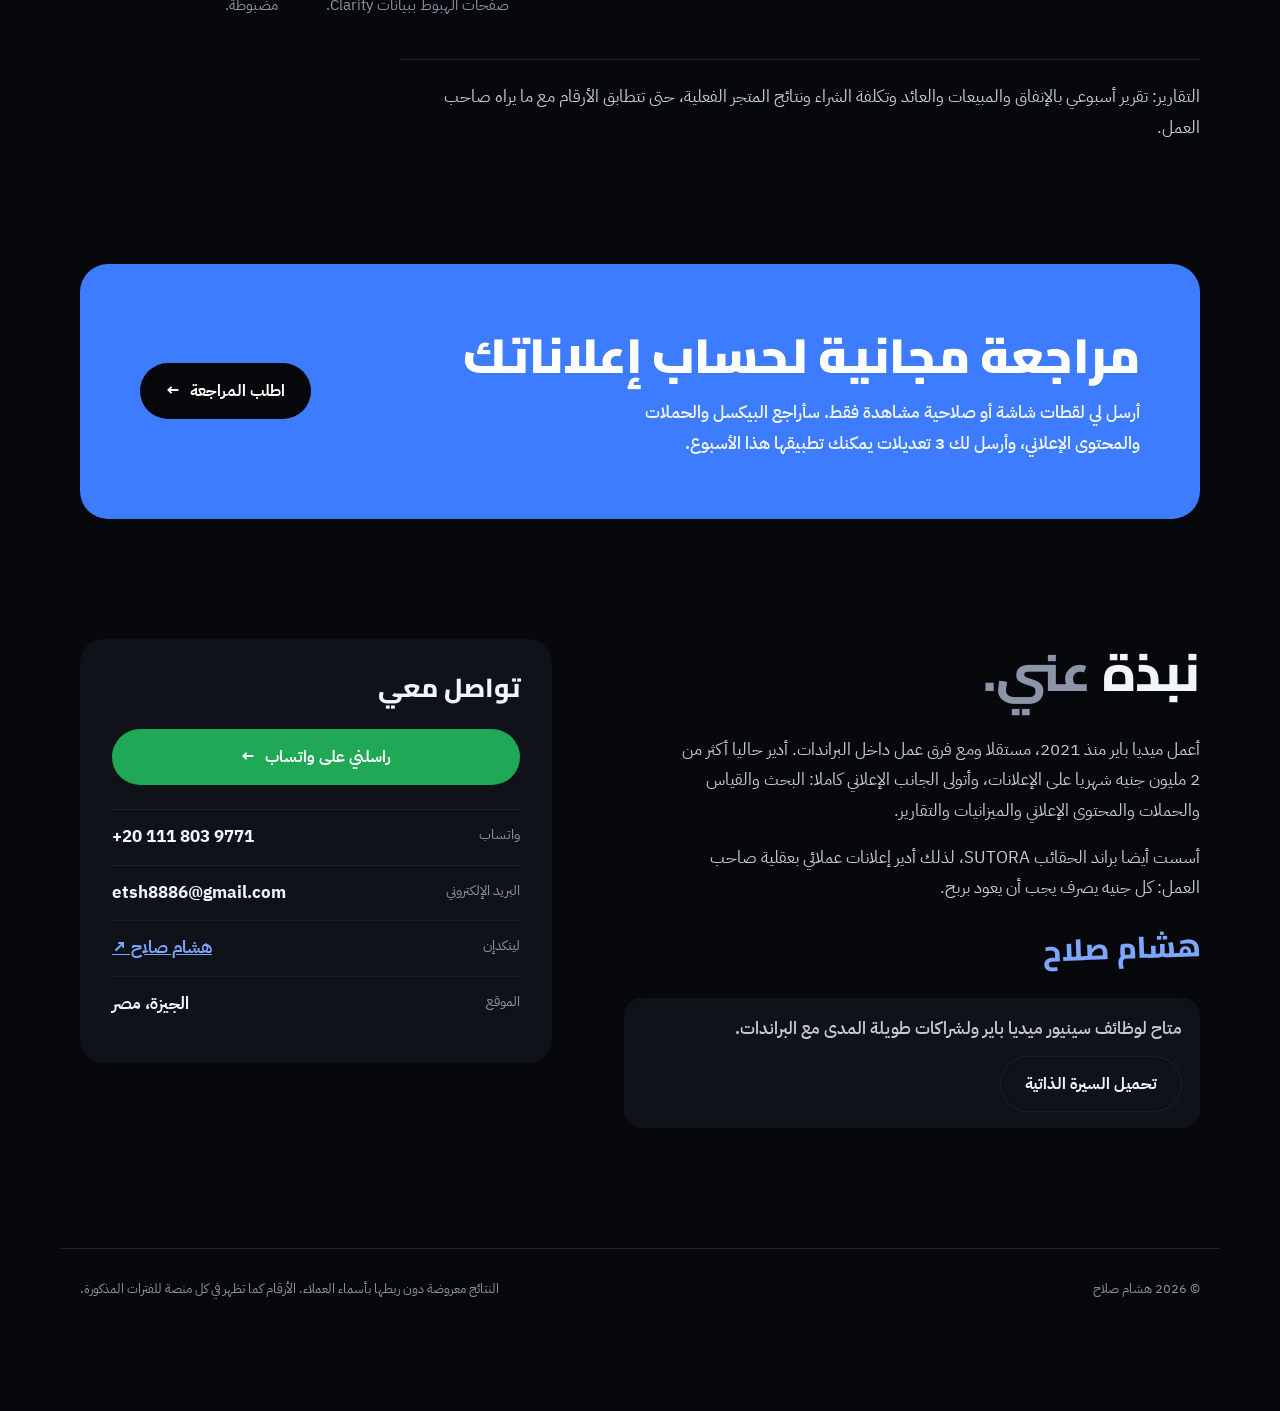
==== commit 7690c1dc: "Hero brands: Merossa, Havva Dose, DECERN" ====
--- a/ar/index.html
+++ b/ar/index.html
@@ -57,7 +57,7 @@
       <a class="btn2" href="../cv/Hesham-Salah-CV.pdf" target="_blank" rel="noopener" data-cv data-i18n="cta2">تحميل السيرة الذاتية</a>
     </div>
     <p class="micro" data-i18n="micro">مجانية، والنموذج يستغرق دقيقة تقريبا</p>
-    <div class="trust-in"><span class="avatars"><img src="../images/brands/vevian.png" alt="Vevian" width="40" height="40"><img src="../images/brands/havva-dose.png" alt="Havva Dose" width="40" height="40"><img src="../images/brands/decern.png" alt="DECERN" width="40" height="40"><img src="../images/brands/bastet.png" alt="BASTET" width="40" height="40"><img src="../images/brands/merossa.png" alt="Merossa" width="40" height="40"><img src="../images/brands/soly-store.png" alt="Soly Store" width="40" height="40"></span><span class="tw"><span data-i18n="trust2">عملت مع أكثر من 17 براند، منها</span> <b>Merossa, BASTET, DECERN</b></span></div>
+    <div class="trust-in"><span class="avatars"><img src="../images/brands/vevian.png" alt="Vevian" width="40" height="40"><img src="../images/brands/havva-dose.png" alt="Havva Dose" width="40" height="40"><img src="../images/brands/decern.png" alt="DECERN" width="40" height="40"><img src="../images/brands/bastet.png" alt="BASTET" width="40" height="40"><img src="../images/brands/merossa.png" alt="Merossa" width="40" height="40"><img src="../images/brands/soly-store.png" alt="Soly Store" width="40" height="40"></span><span class="tw"><span data-i18n="trust2">عملت مع أكثر من 17 براند، منها</span> <b data-i18n="tnames">Merossa وHavva Dose وDECERN</b></span></div>
   </div>
   <div class="stage">
     <div class="ring" aria-hidden="true"></div>
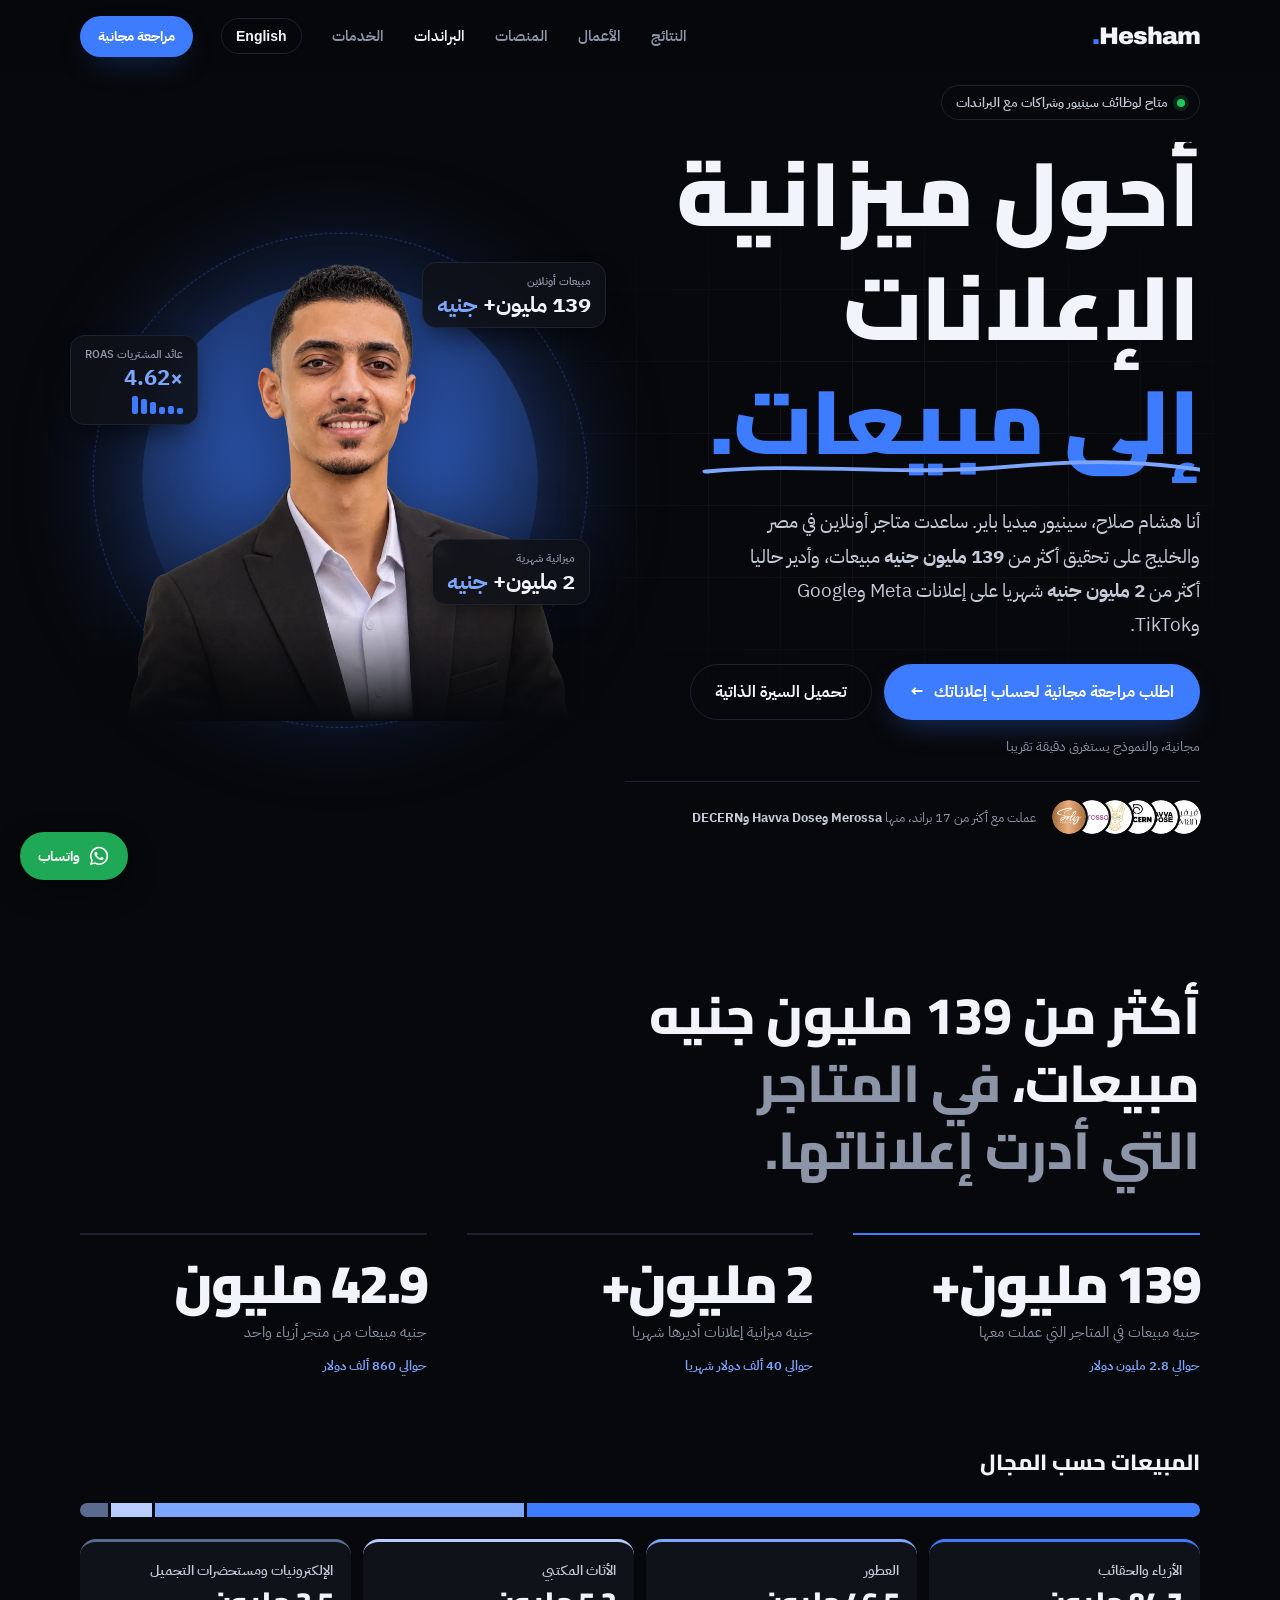
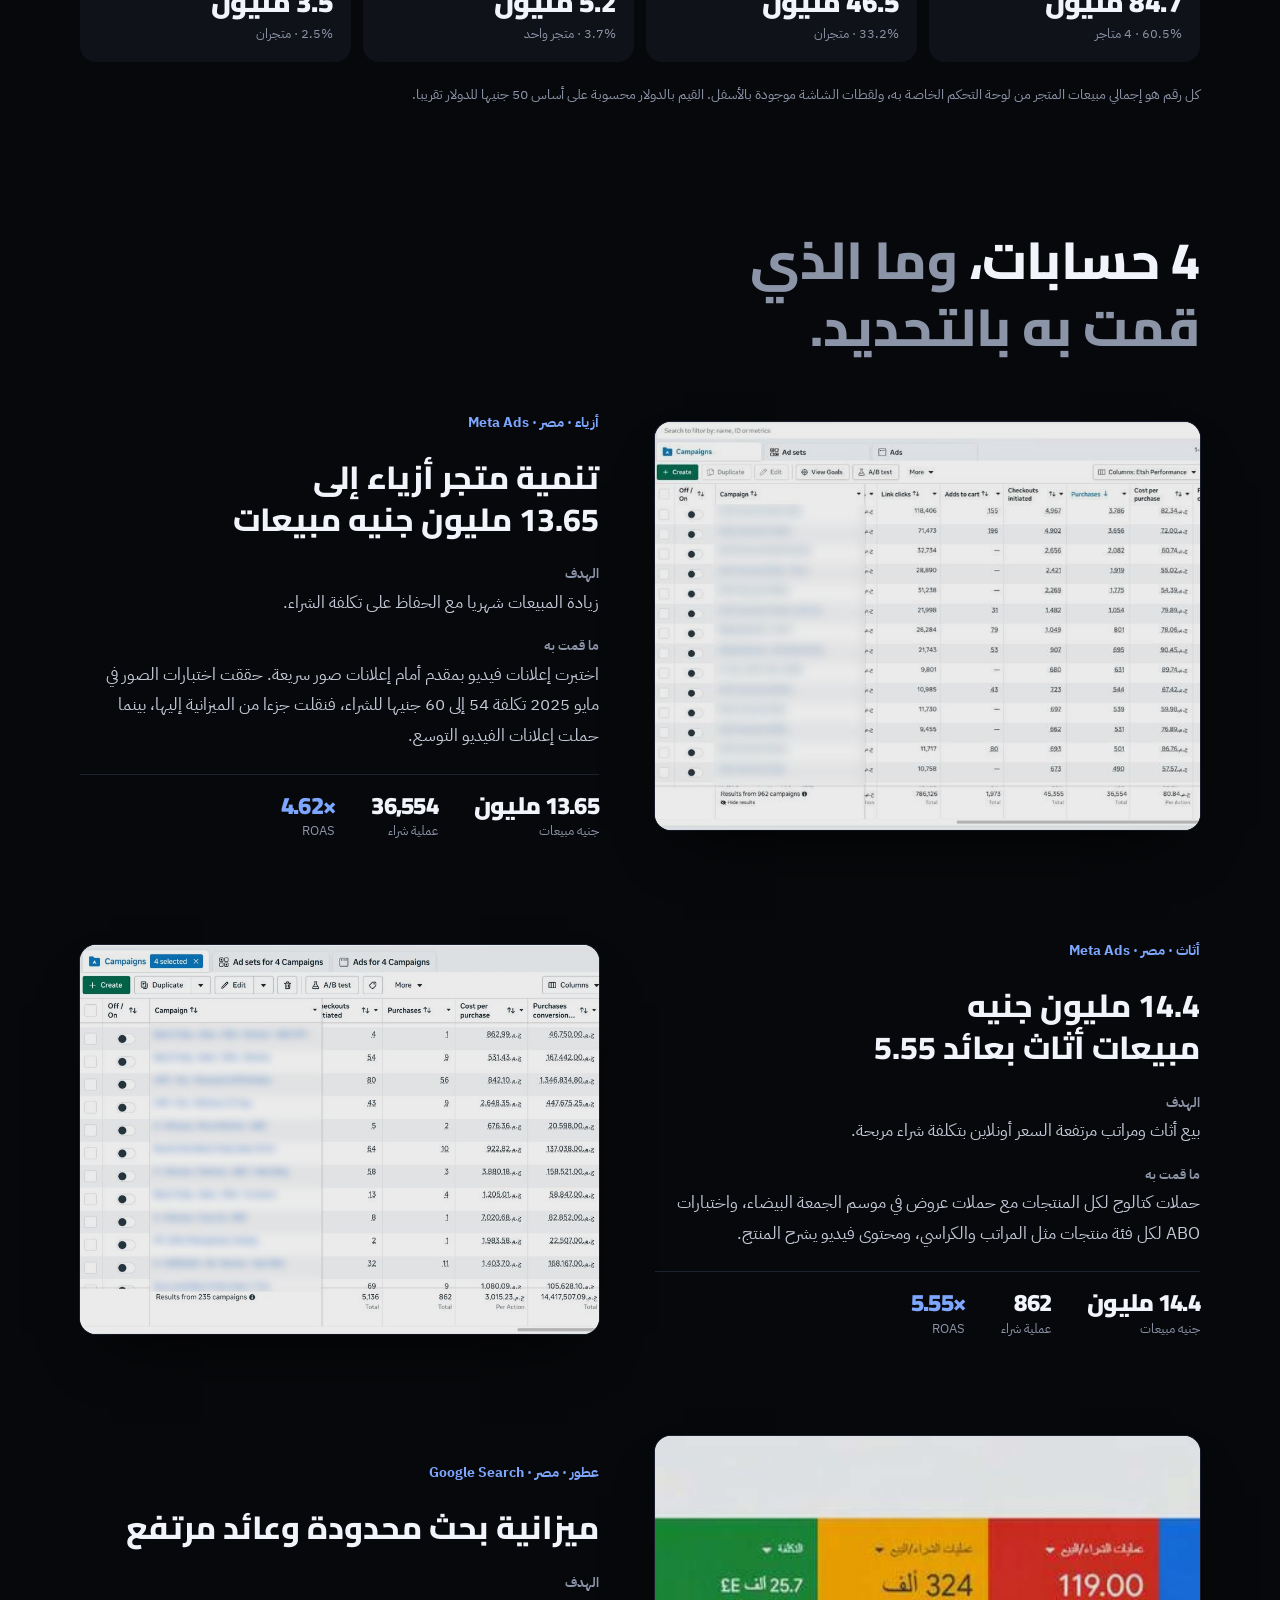
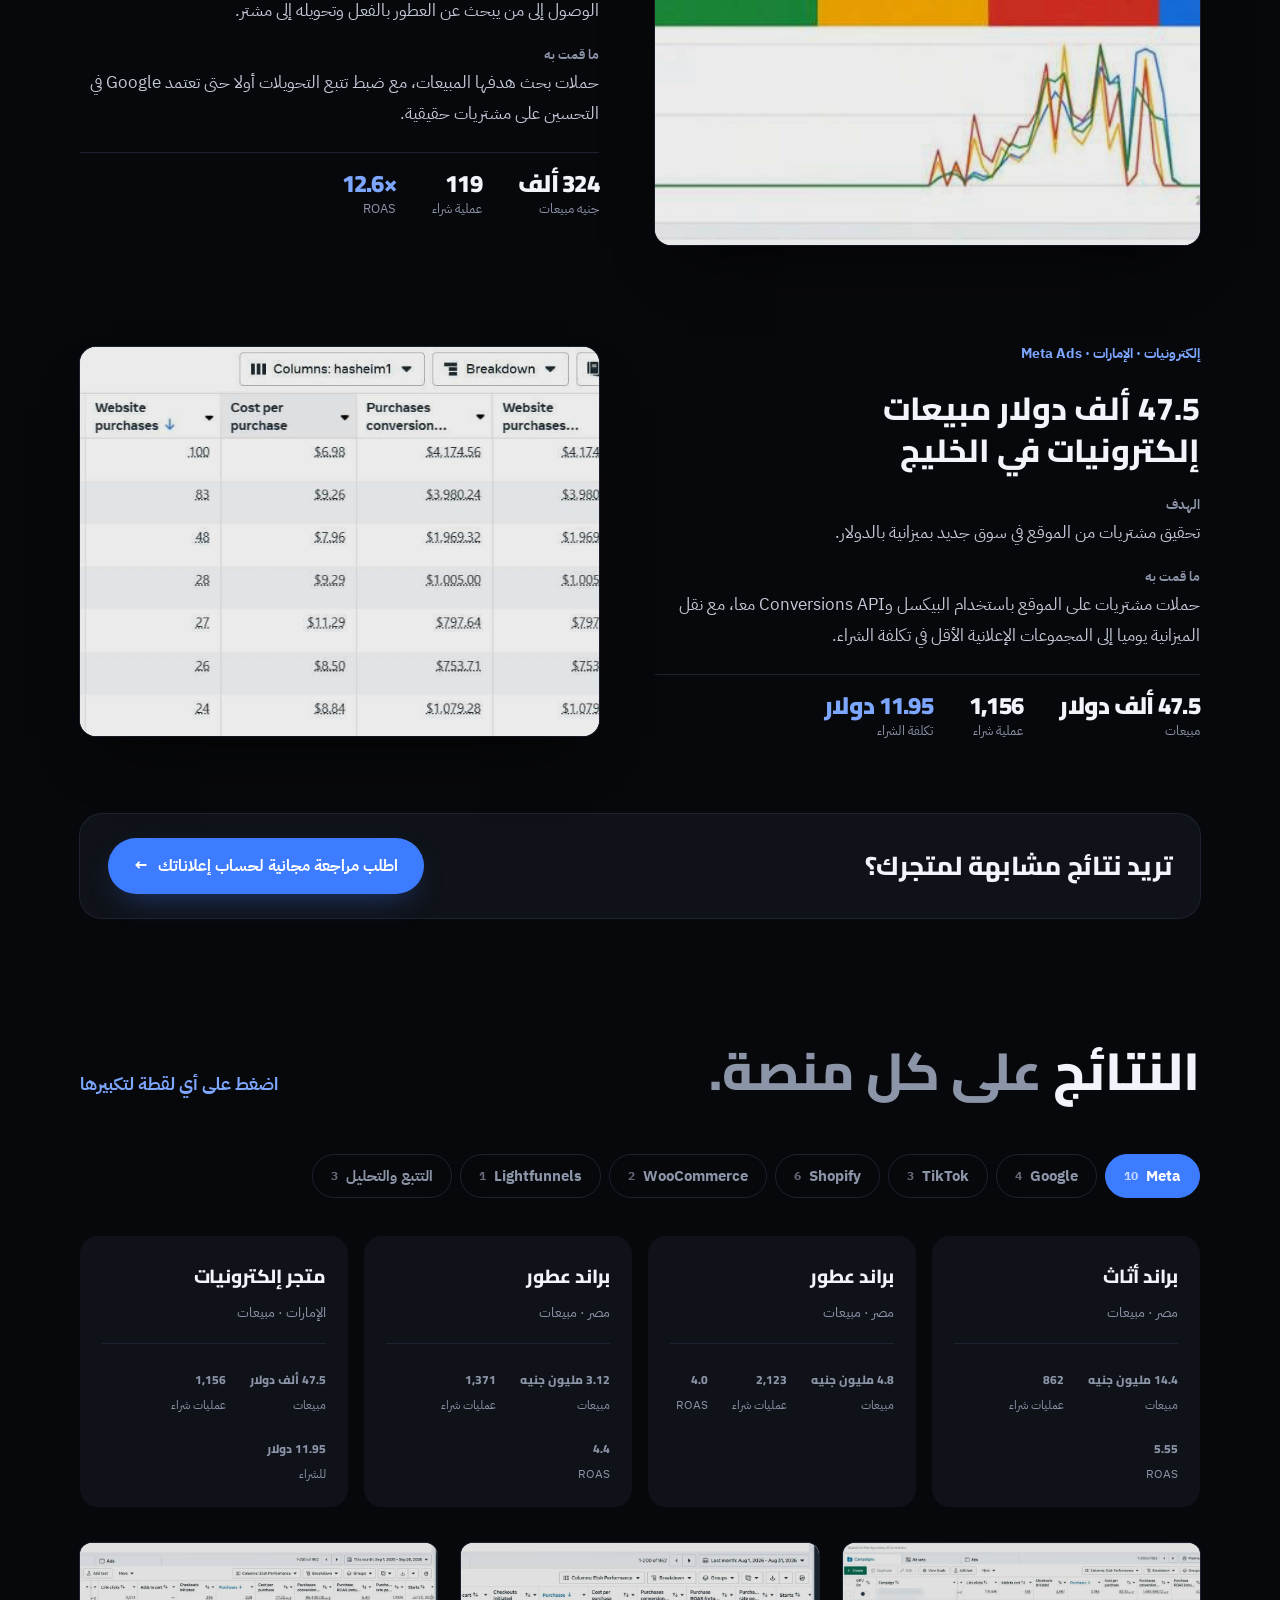
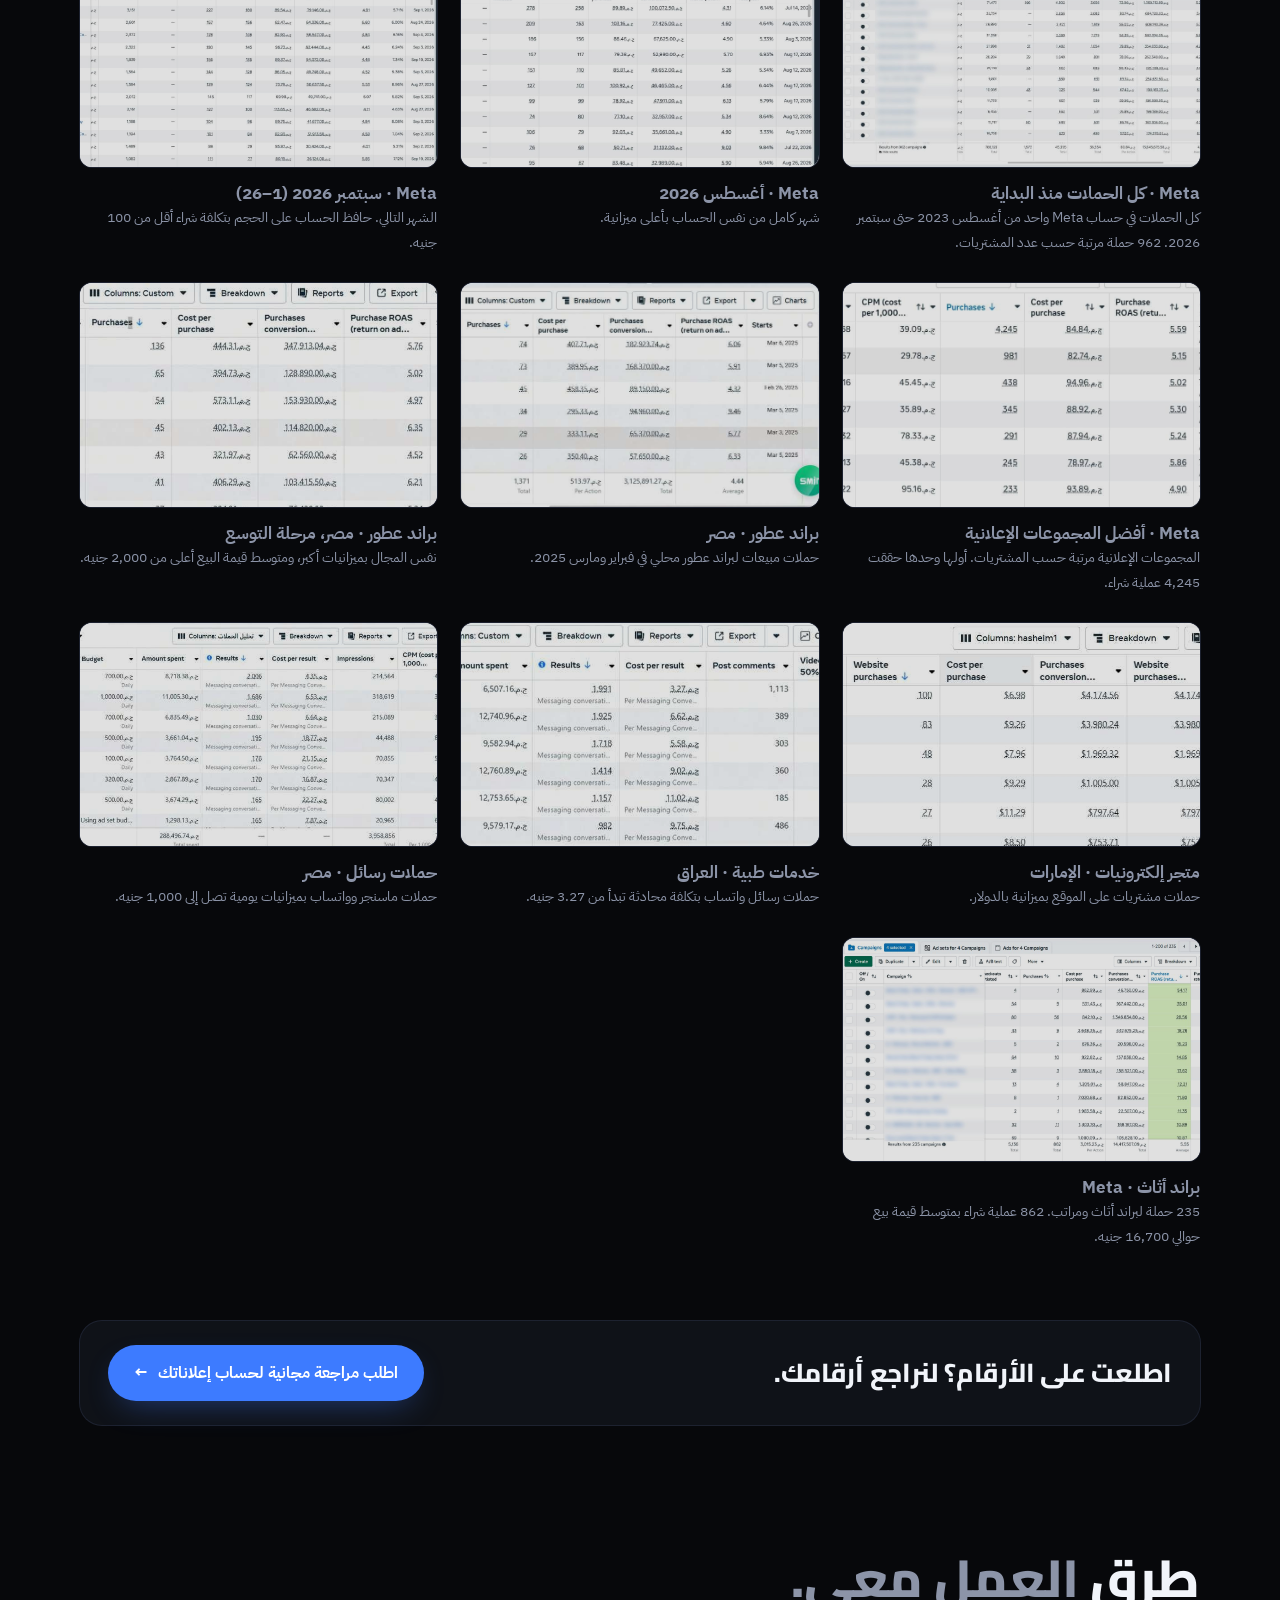
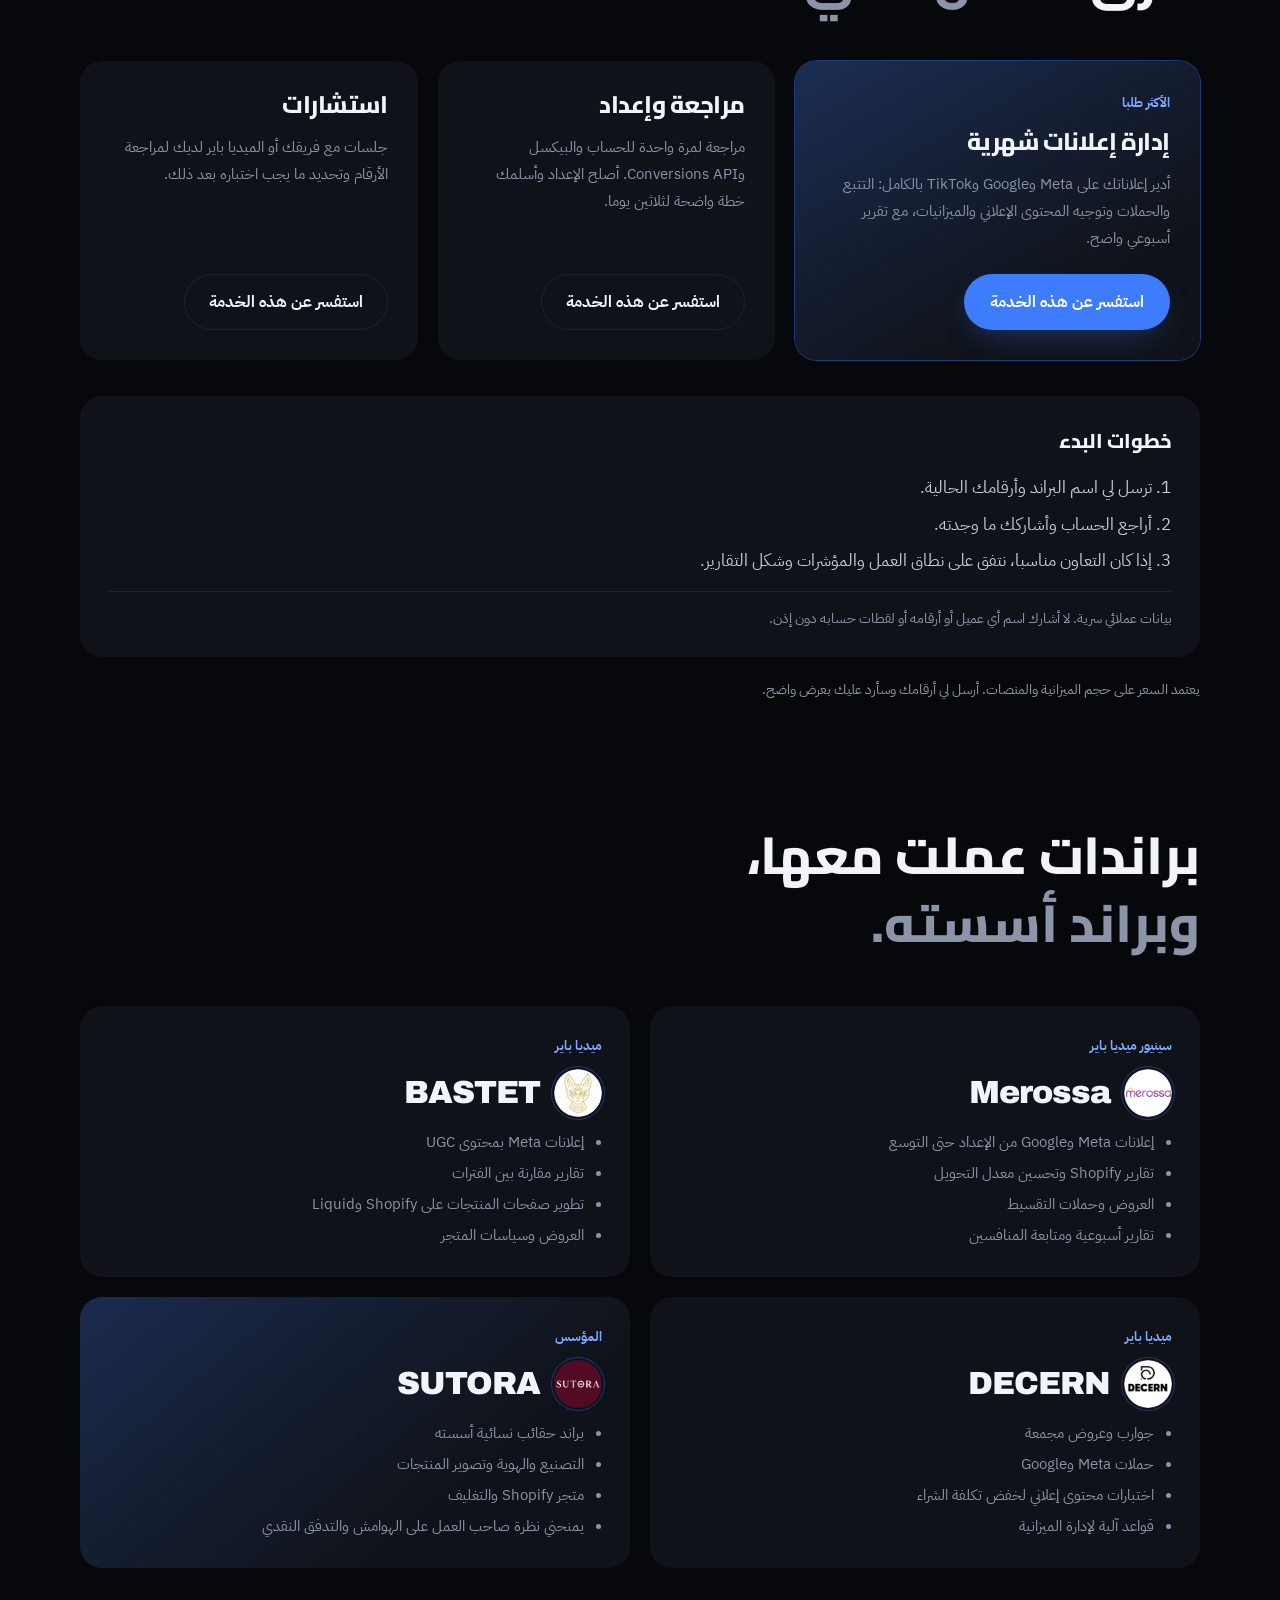
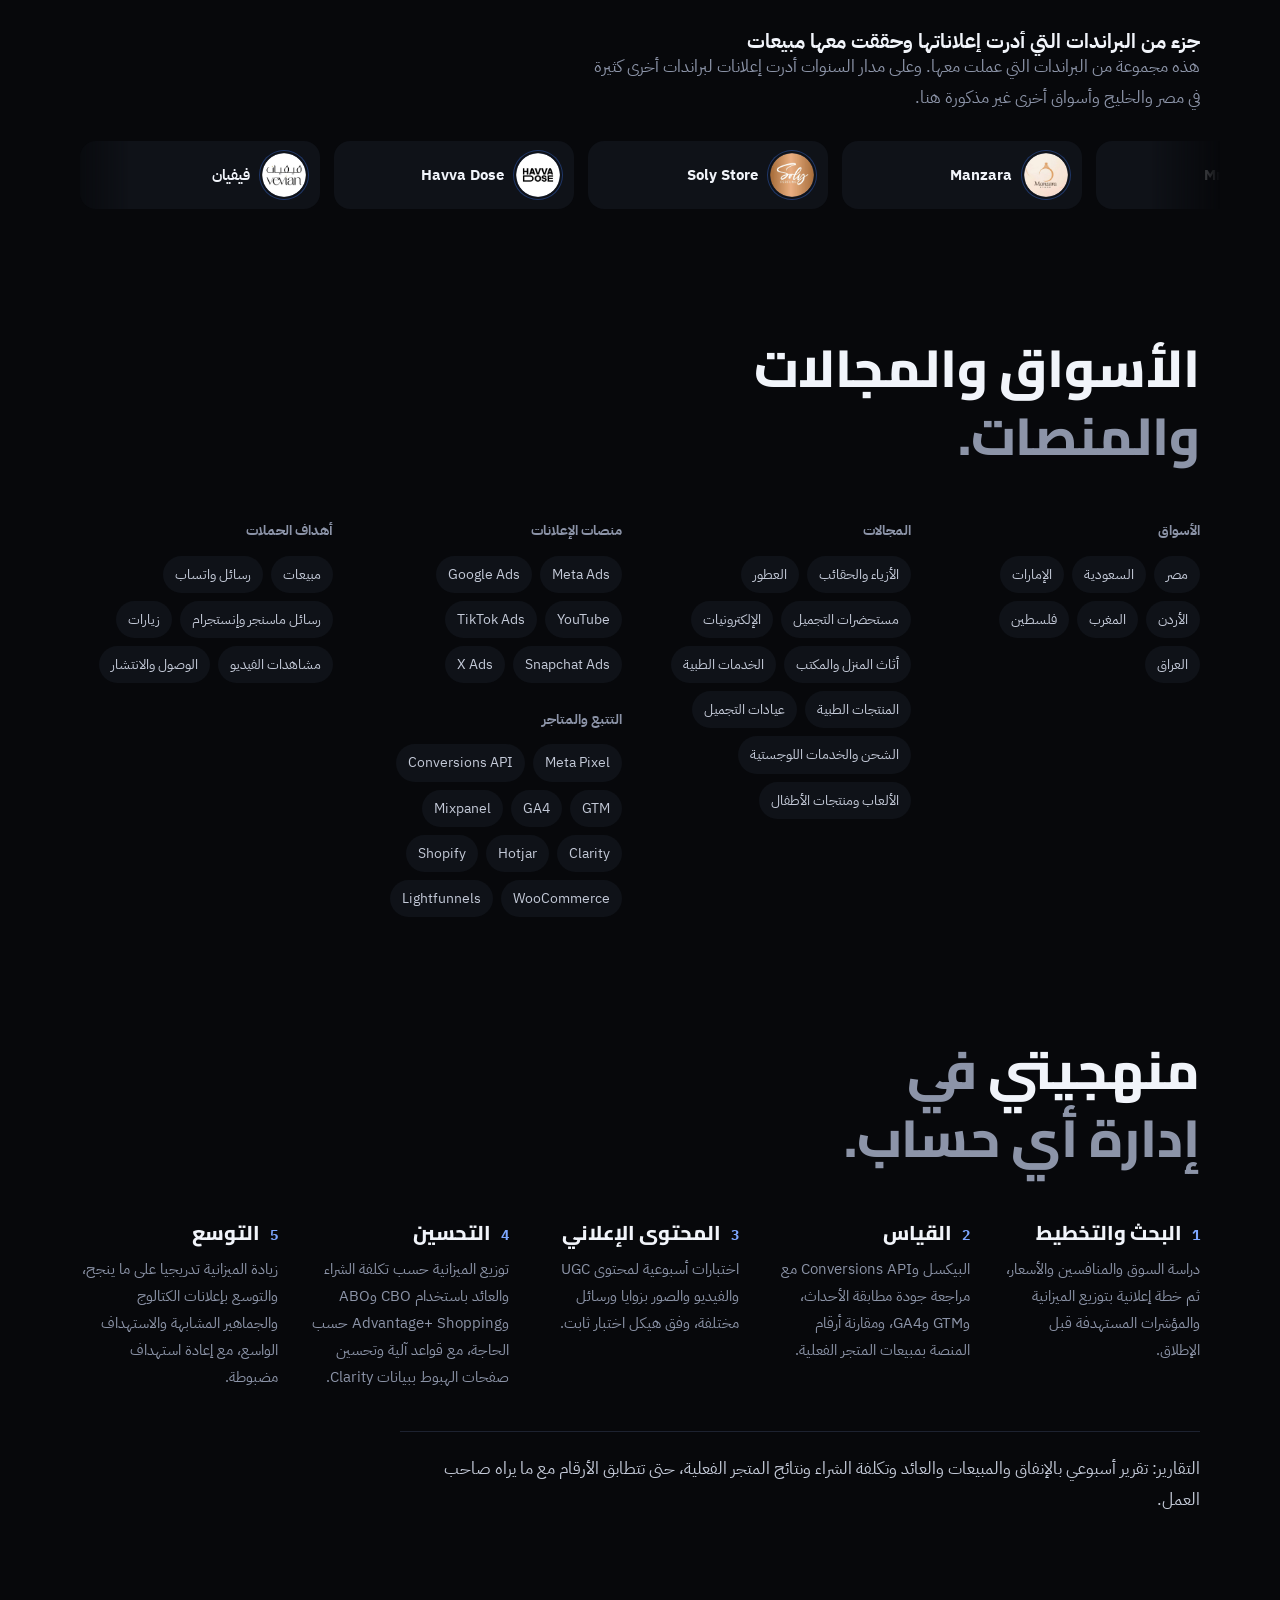
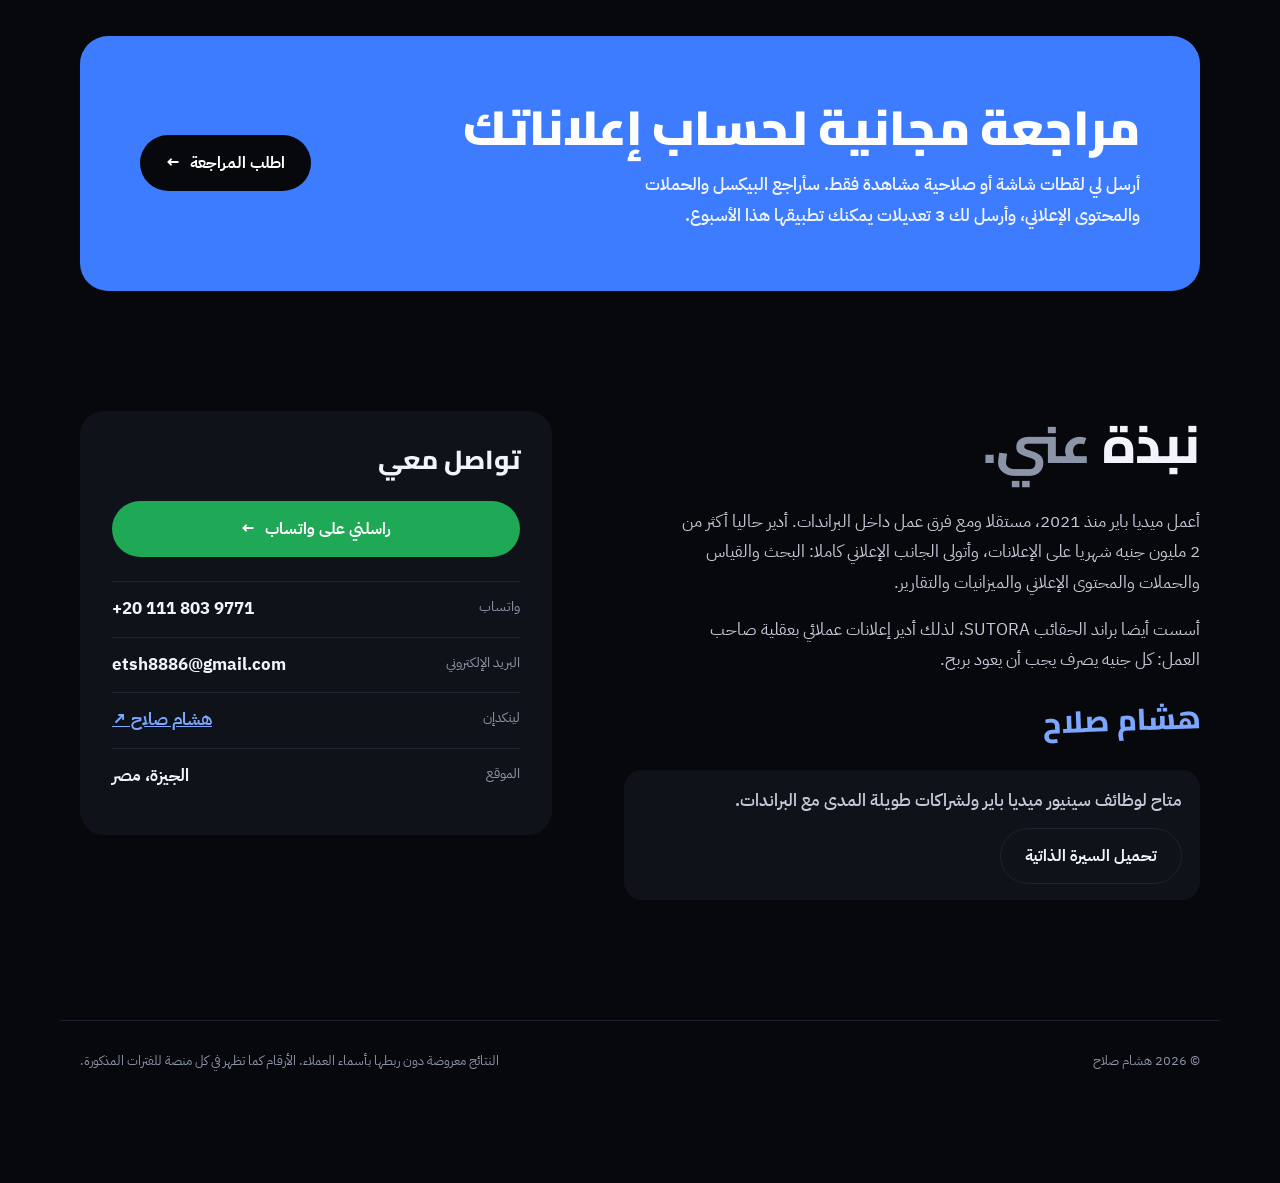
==== commit 068db332: "Brand list as a moving carousel with a new title" ====
--- a/ar/index.html
+++ b/ar/index.html
@@ -191,9 +191,9 @@
     <article class="brand"><div><span class="role" data-i18n="b2r">ميديا باير</span><h3><img class="blogo" src="../images/brands/decern.png" alt="" width="48" height="48" loading="lazy">DECERN</h3><ul><li data-i18n="b3a">جوارب وعروض مجمعة</li><li data-i18n="b3b">حملات Meta وGoogle</li><li data-i18n="b3c">اختبارات محتوى إعلاني لخفض تكلفة الشراء</li><li data-i18n="b3d">قواعد آلية لإدارة الميزانية</li></ul></div></article>
     <article class="brand founder"><span class="role" data-i18n="b4r">المؤسس</span><h3><img class="blogo" src="../images/brands/sutora.png" alt="" width="48" height="48" loading="lazy">SUTORA</h3><ul><li data-i18n="b4a">براند حقائب نسائية أسسته</li><li data-i18n="b4b">التصنيع والهوية وتصوير المنتجات</li><li data-i18n="b4c">متجر Shopify والتغليف</li><li data-i18n="b4d">يمنحني نظرة صاحب العمل على الهوامش والتدفق النقدي</li></ul></article>
   </div>
-  <h3 class="h3 more-h" data-i18n="bmore">براندات أخرى أدرت إعلاناتها</h3>
+  <h3 class="h3 more-h" data-i18n="bmore">جزء من البراندات التي أدرت إعلاناتها وحققت معها مبيعات</h3>
   <p class="bnote" data-i18n="bnote">هذه مجموعة من البراندات التي عملت معها. وعلى مدار السنوات أدرت إعلانات لبراندات أخرى كثيرة في مصر والخليج وأسواق أخرى غير مذكورة هنا.</p>
-  <ul class="blist"><li><img src="../images/brands/vevian.png" alt="" width="56" height="56" loading="lazy"><span data-i18n="bn0">فيفيان</span></li><li><img src="../images/brands/havva-dose.png" alt="" width="56" height="56" loading="lazy"><span>Havva Dose</span></li><li><img src="../images/brands/soly-store.png" alt="" width="56" height="56" loading="lazy"><span>Soly Store</span></li><li><img src="../images/brands/manzara.png" alt="" width="56" height="56" loading="lazy"><span>Manzara</span></li><li><img src="../images/brands/mr-scent.png" alt="" width="56" height="56" loading="lazy"><span>Mr Scent</span></li><li><img src="../images/brands/sulta-allvi.png" alt="" width="56" height="56" loading="lazy"><span>Sulta Allvi</span></li><li><img src="../images/brands/d-marly-store.png" alt="" width="56" height="56" loading="lazy"><span>D Marly Store</span></li><li><img src="../images/brands/tooby-looby.png" alt="" width="56" height="56" loading="lazy"><span>Tooby Looby</span></li><li><img src="../images/brands/oveo.png" alt="" width="56" height="56" loading="lazy"><span>Oveo</span></li><li><img src="../images/brands/ag-group.png" alt="" width="56" height="56" loading="lazy"><span>AG Group</span></li><li><img src="../images/brands/sawa.png" alt="" width="56" height="56" loading="lazy"><span data-i18n="bn2">سوا</span></li><li><img src="../images/brands/banat.png" alt="" width="56" height="56" loading="lazy"><span data-i18n="bn3">بنات</span></li><li><img src="../images/brands/healthy-care-card.png" alt="" width="56" height="56" loading="lazy"><span data-i18n="bn1">بطاقة الرعاية الصحية</span></li></ul>
+  <div class="marquee"><ul class="blist"><li><img src="../images/brands/vevian.png" alt="" width="56" height="56" loading="lazy"><span data-i18n="bn0">فيفيان</span></li><li><img src="../images/brands/havva-dose.png" alt="" width="56" height="56" loading="lazy"><span>Havva Dose</span></li><li><img src="../images/brands/soly-store.png" alt="" width="56" height="56" loading="lazy"><span>Soly Store</span></li><li><img src="../images/brands/manzara.png" alt="" width="56" height="56" loading="lazy"><span>Manzara</span></li><li><img src="../images/brands/mr-scent.png" alt="" width="56" height="56" loading="lazy"><span>Mr Scent</span></li><li><img src="../images/brands/sulta-allvi.png" alt="" width="56" height="56" loading="lazy"><span>Sulta Allvi</span></li><li><img src="../images/brands/d-marly-store.png" alt="" width="56" height="56" loading="lazy"><span>D Marly Store</span></li><li><img src="../images/brands/tooby-looby.png" alt="" width="56" height="56" loading="lazy"><span>Tooby Looby</span></li><li><img src="../images/brands/oveo.png" alt="" width="56" height="56" loading="lazy"><span>Oveo</span></li><li><img src="../images/brands/ag-group.png" alt="" width="56" height="56" loading="lazy"><span>AG Group</span></li><li><img src="../images/brands/sawa.png" alt="" width="56" height="56" loading="lazy"><span data-i18n="bn2">سوا</span></li><li><img src="../images/brands/banat.png" alt="" width="56" height="56" loading="lazy"><span data-i18n="bn3">بنات</span></li><li><img src="../images/brands/healthy-care-card.png" alt="" width="56" height="56" loading="lazy"><span data-i18n="bn1">بطاقة الرعاية الصحية</span></li></ul></div>
 </section>
 <section class="in sec" id="reach">
   <h2 class="title" data-i18n="t9">الأسواق والمجالات <em>والمنصات.</em></h2>
--- a/css/style.css
+++ b/css/style.css
@@ -439,3 +439,14 @@
 .ind small{font-size:13px;color:var(--muted)}
 .split{max-width:none}
 @media (max-width:860px){.ind{grid-template-columns:1fr 1fr}}
+
+/* brand carousel */
+.marquee{overflow:hidden;direction:ltr;margin-inline:-20px;padding:6px 20px;-webkit-mask-image:linear-gradient(90deg,transparent,#000 6%,#000 94%,transparent);mask-image:linear-gradient(90deg,transparent,#000 6%,#000 94%,transparent)}
+.marquee .blist{display:flex;flex-wrap:nowrap;width:max-content;gap:14px;grid-template-columns:none}
+.marquee .blist li{flex:0 0 auto;width:240px}
+:root[lang="ar"] .marquee .blist li{direction:rtl}
+.marquee .blist.run{animation:brands 45s linear infinite}
+.marquee:hover .blist.run,.marquee:focus-within .blist.run{animation-play-state:paused}
+@keyframes brands{to{transform:translateX(calc(-50% - 7px))}}
+@media (max-width:640px){.marquee .blist li{width:200px}.marquee .blist.run{animation-duration:35s}}
+@media (prefers-reduced-motion:reduce){.marquee{overflow-x:auto}}
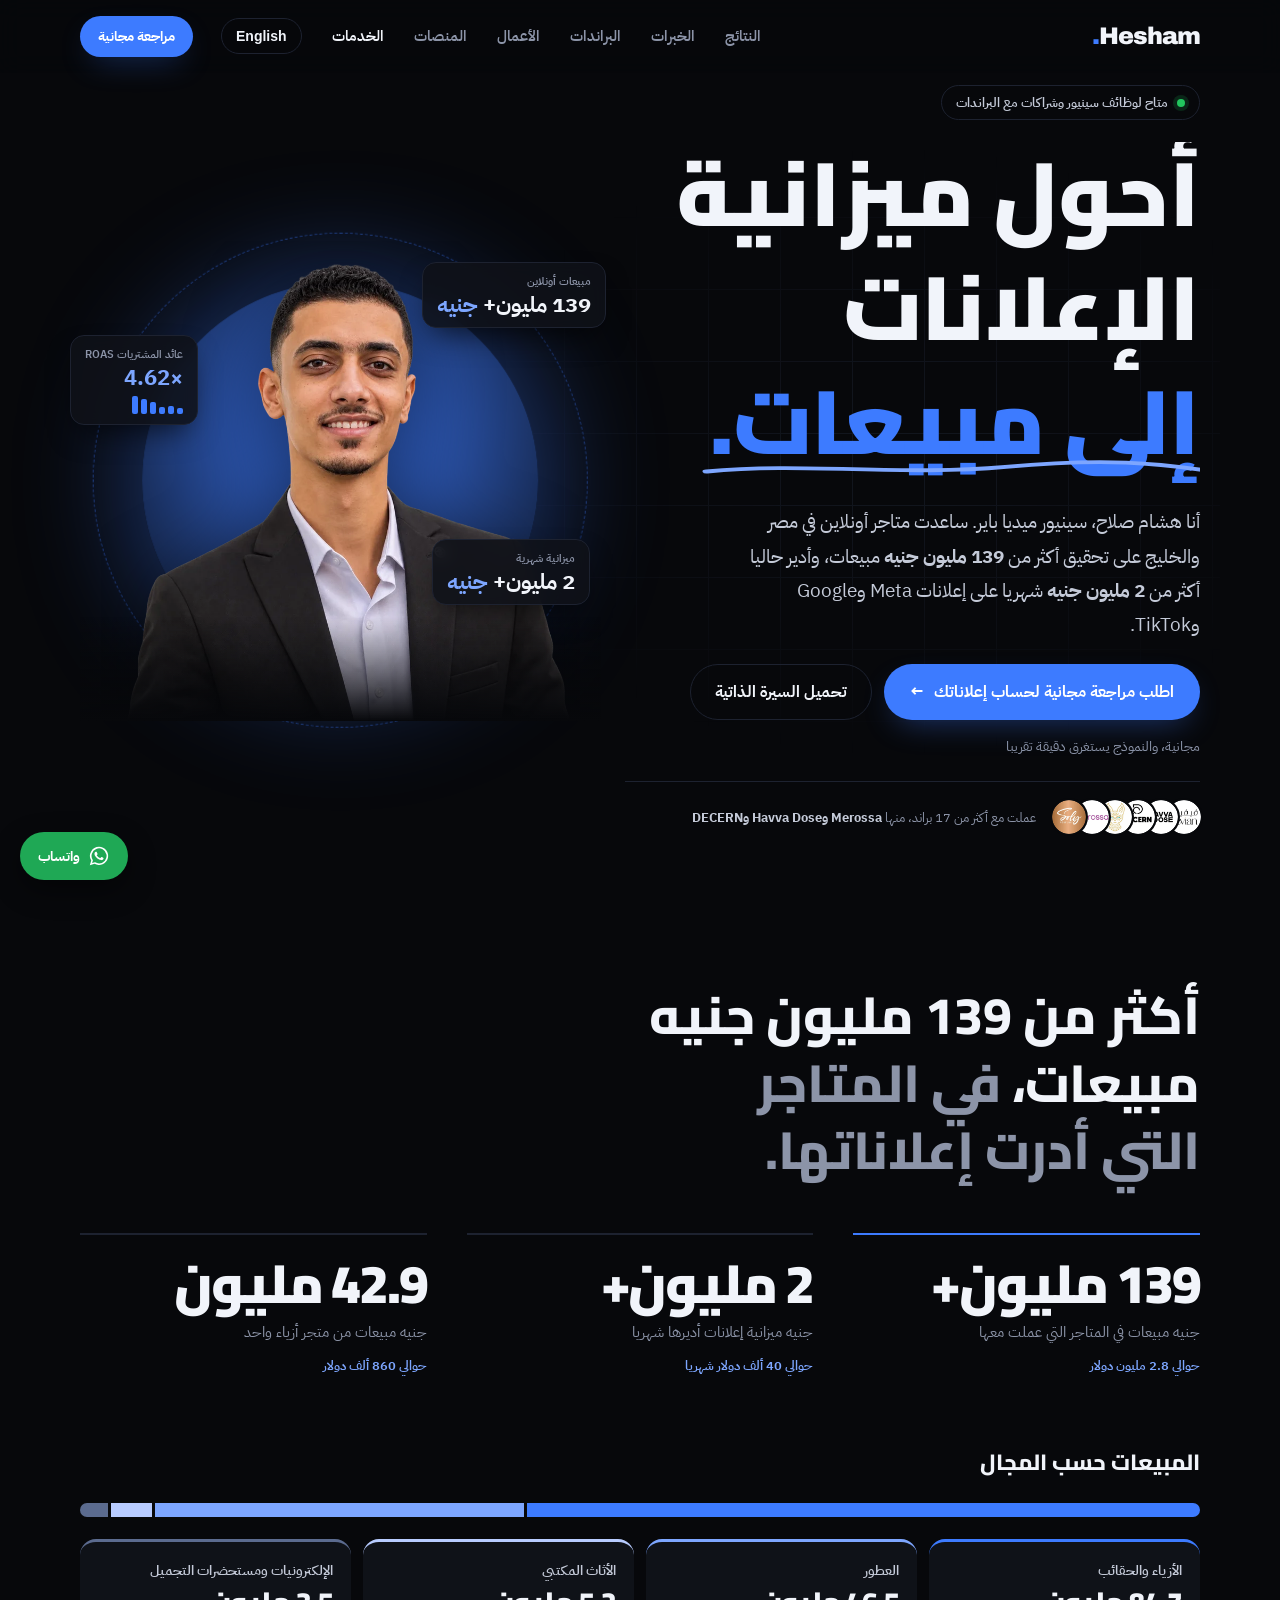
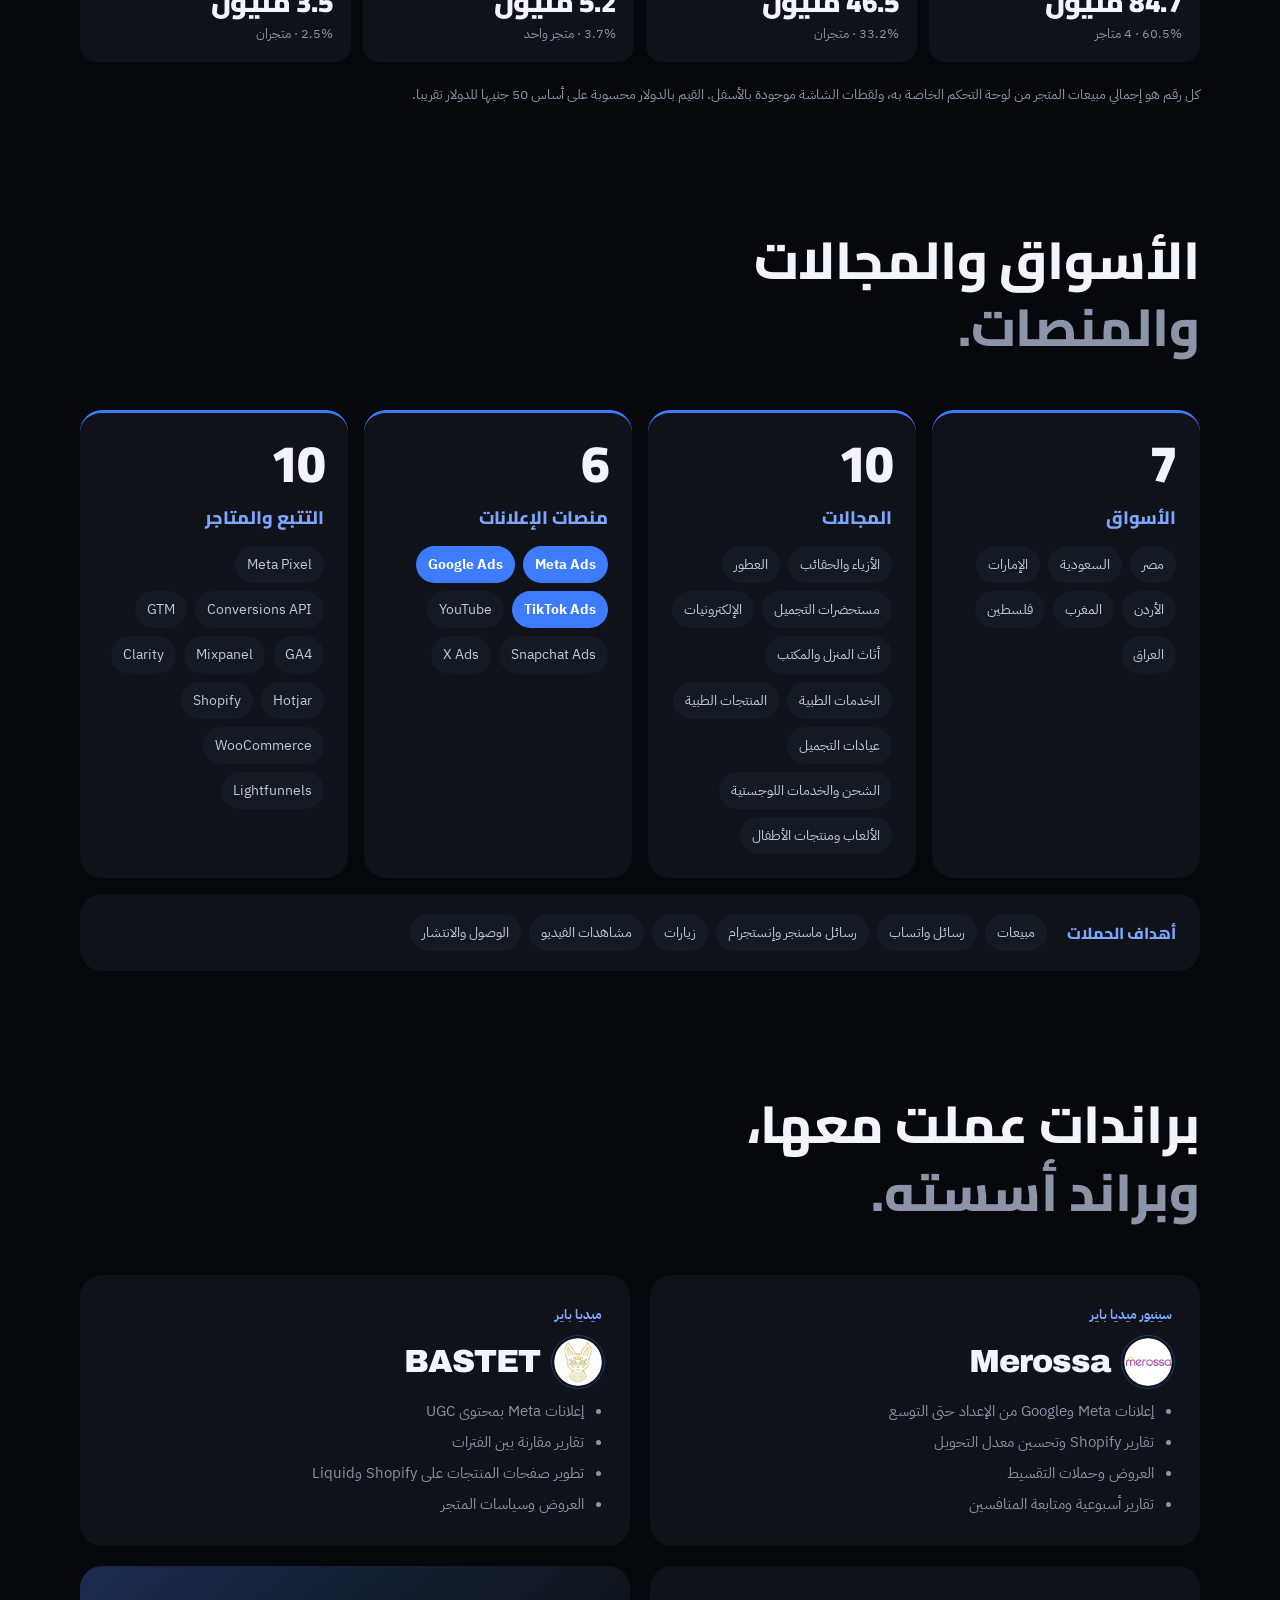
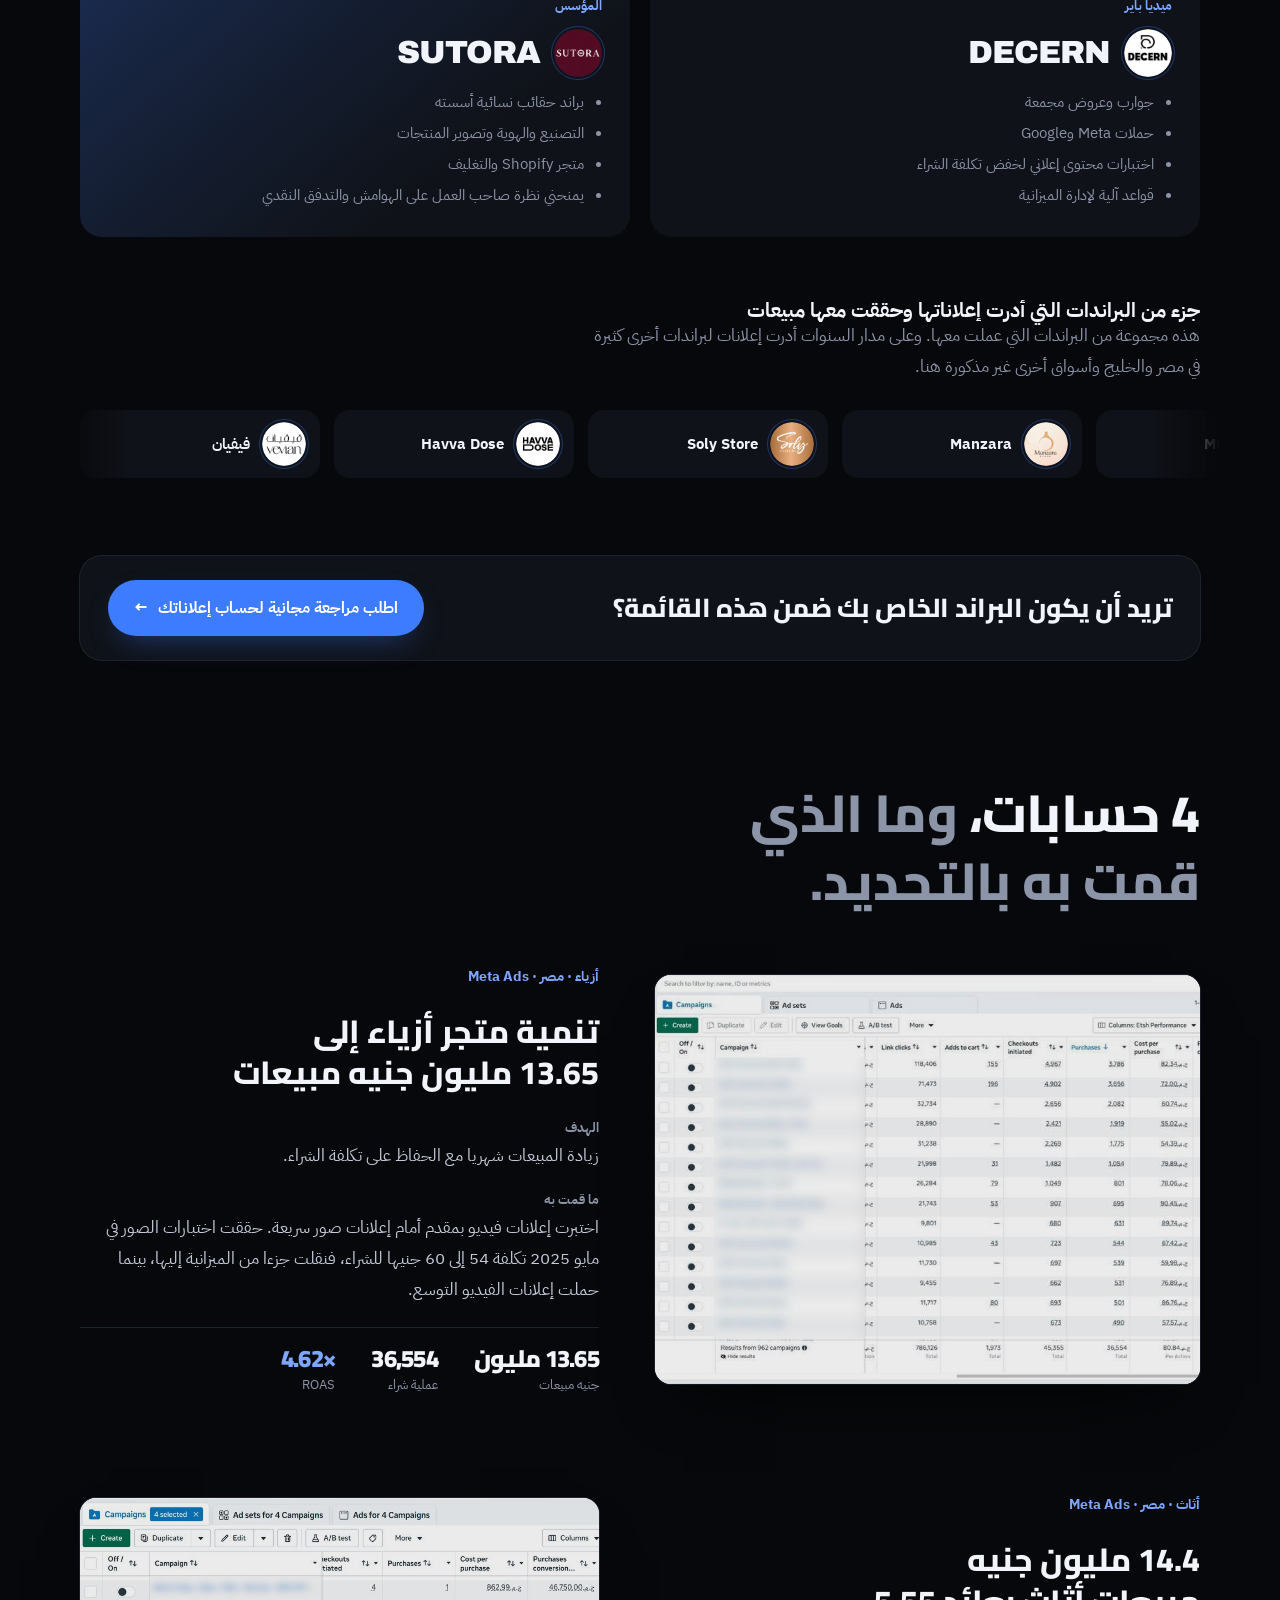
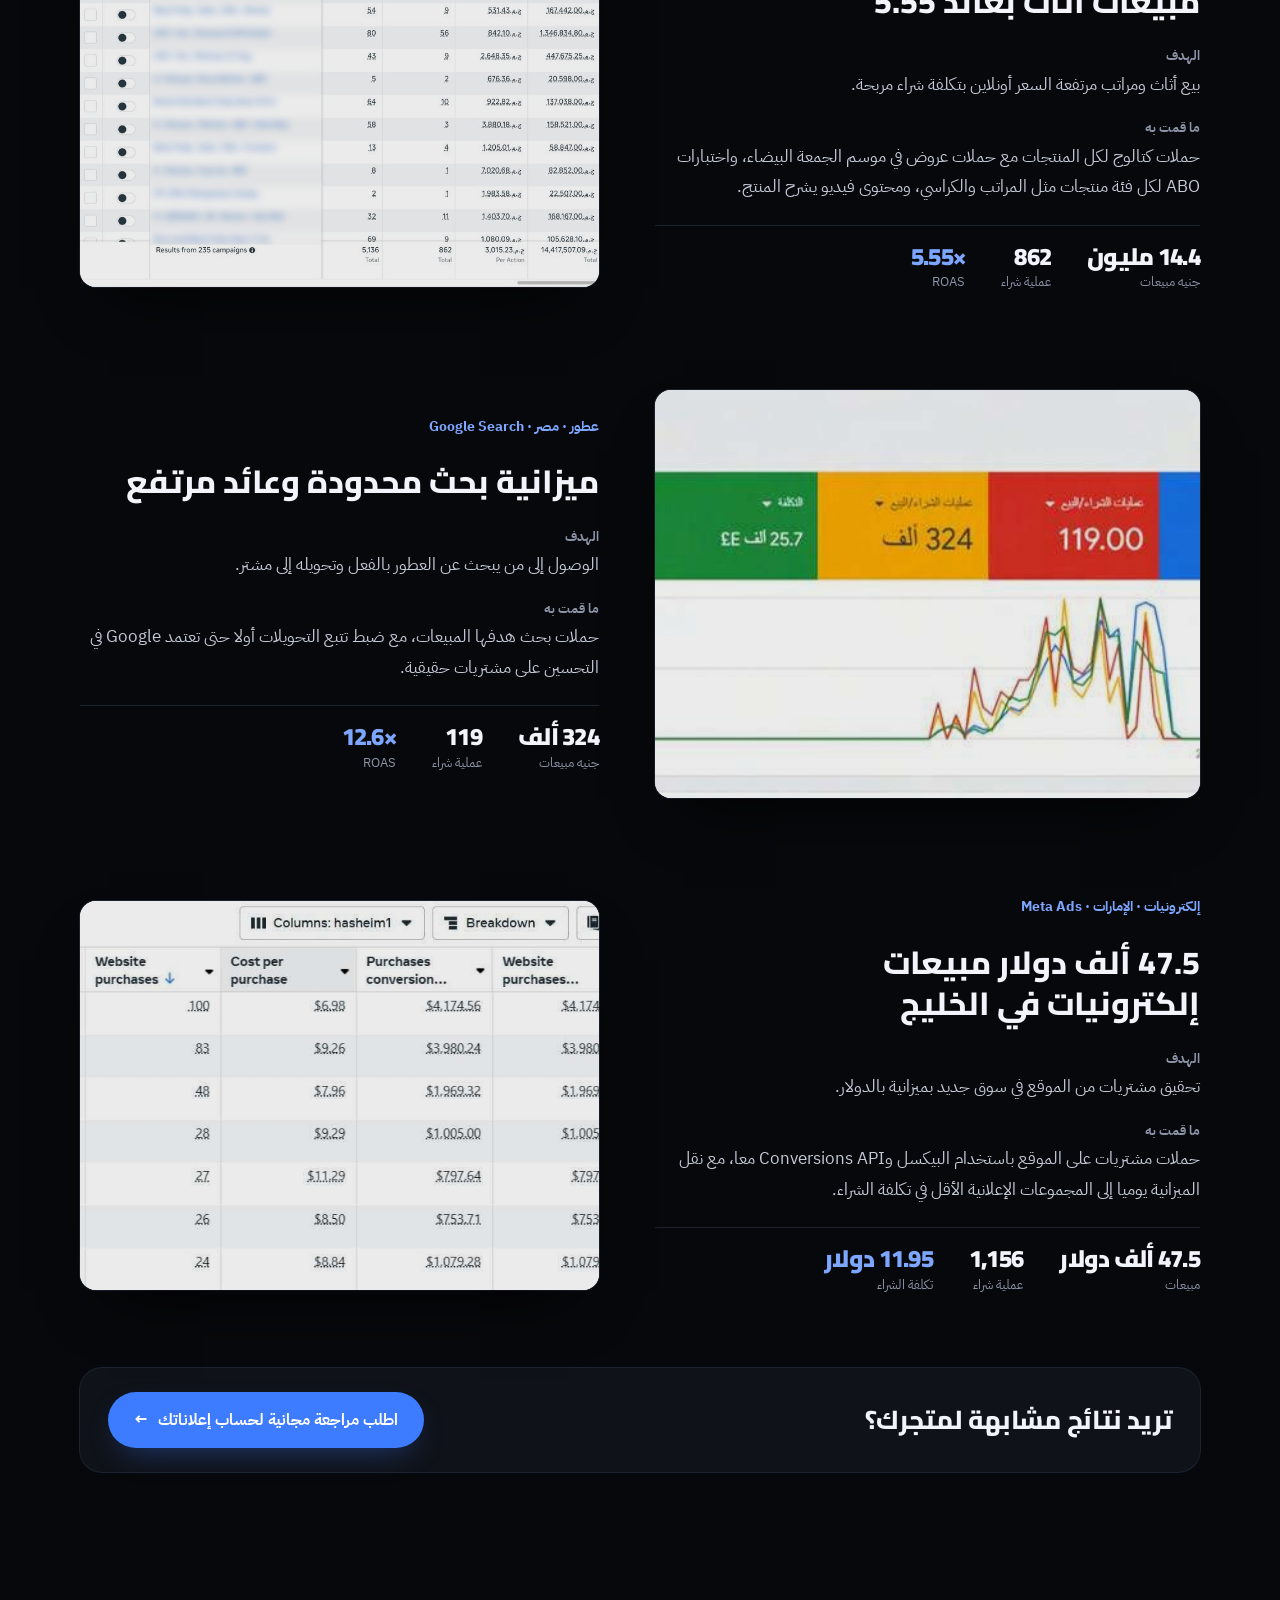
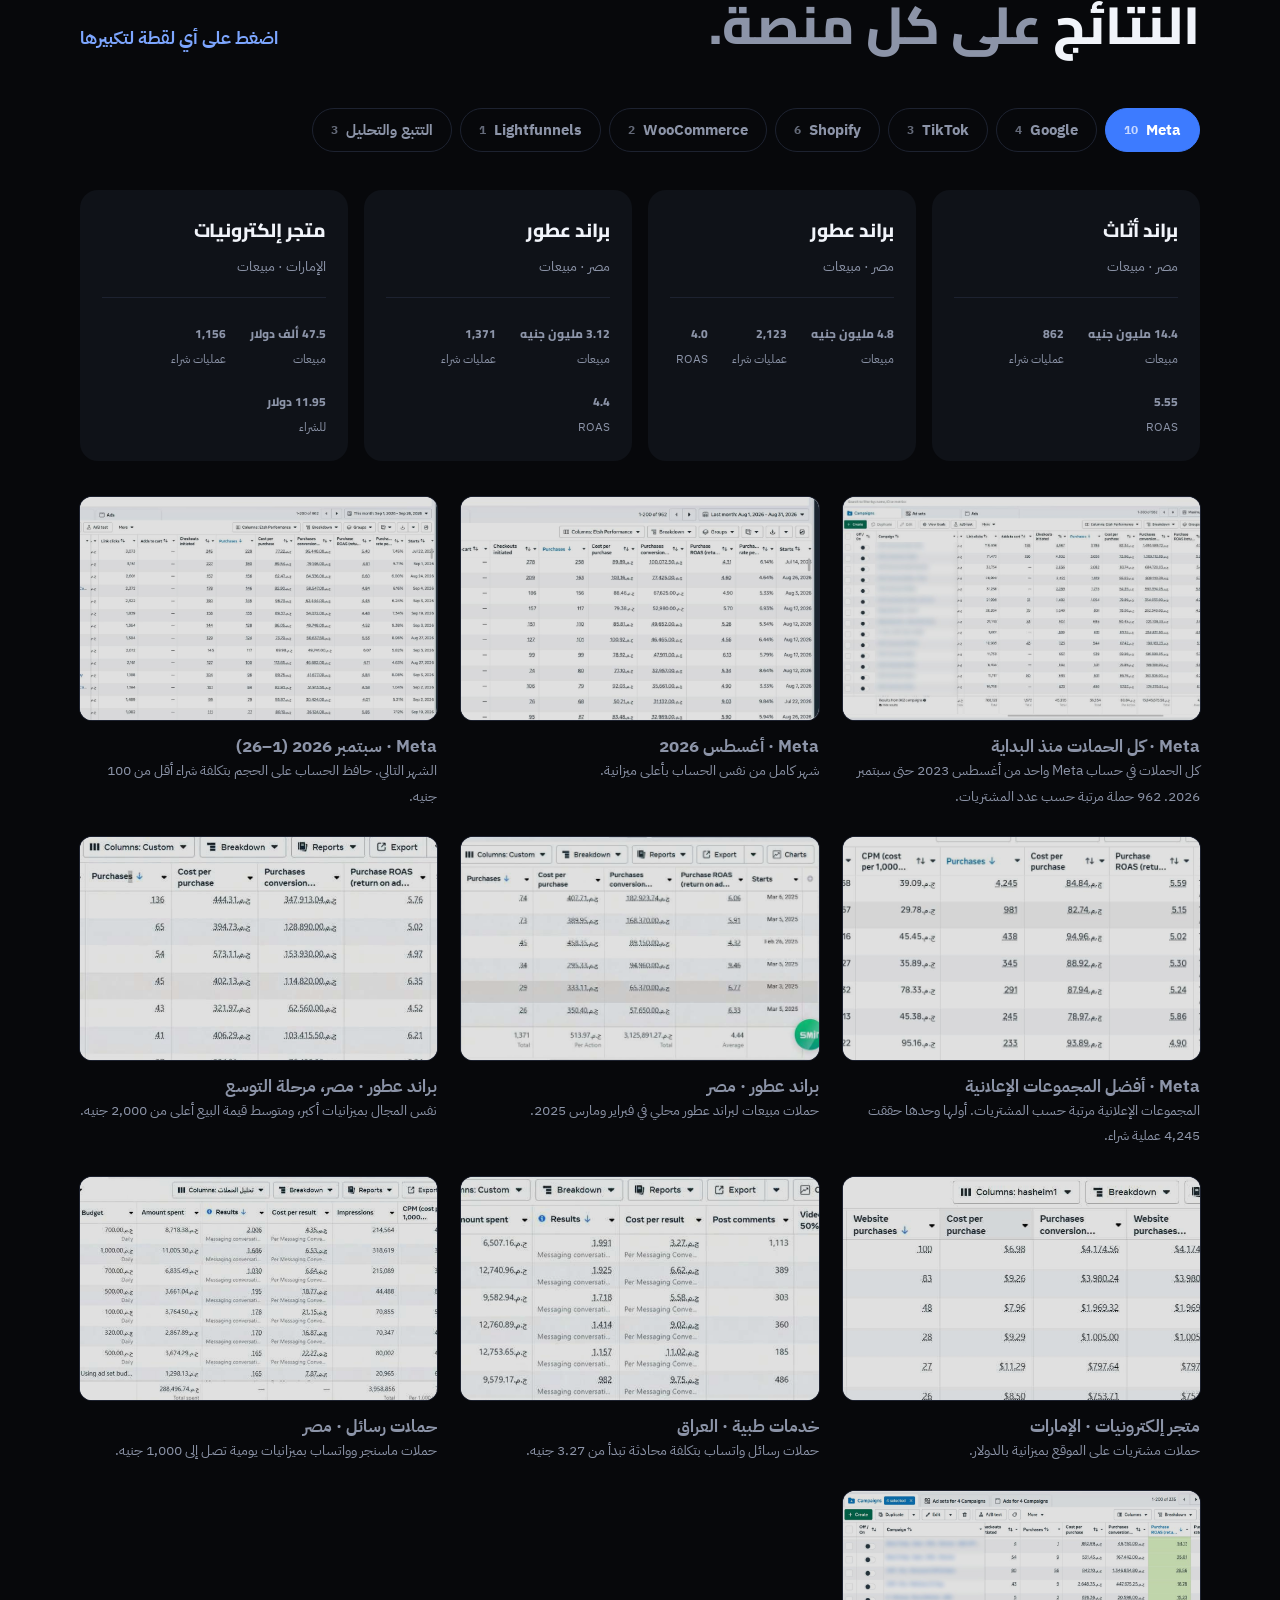
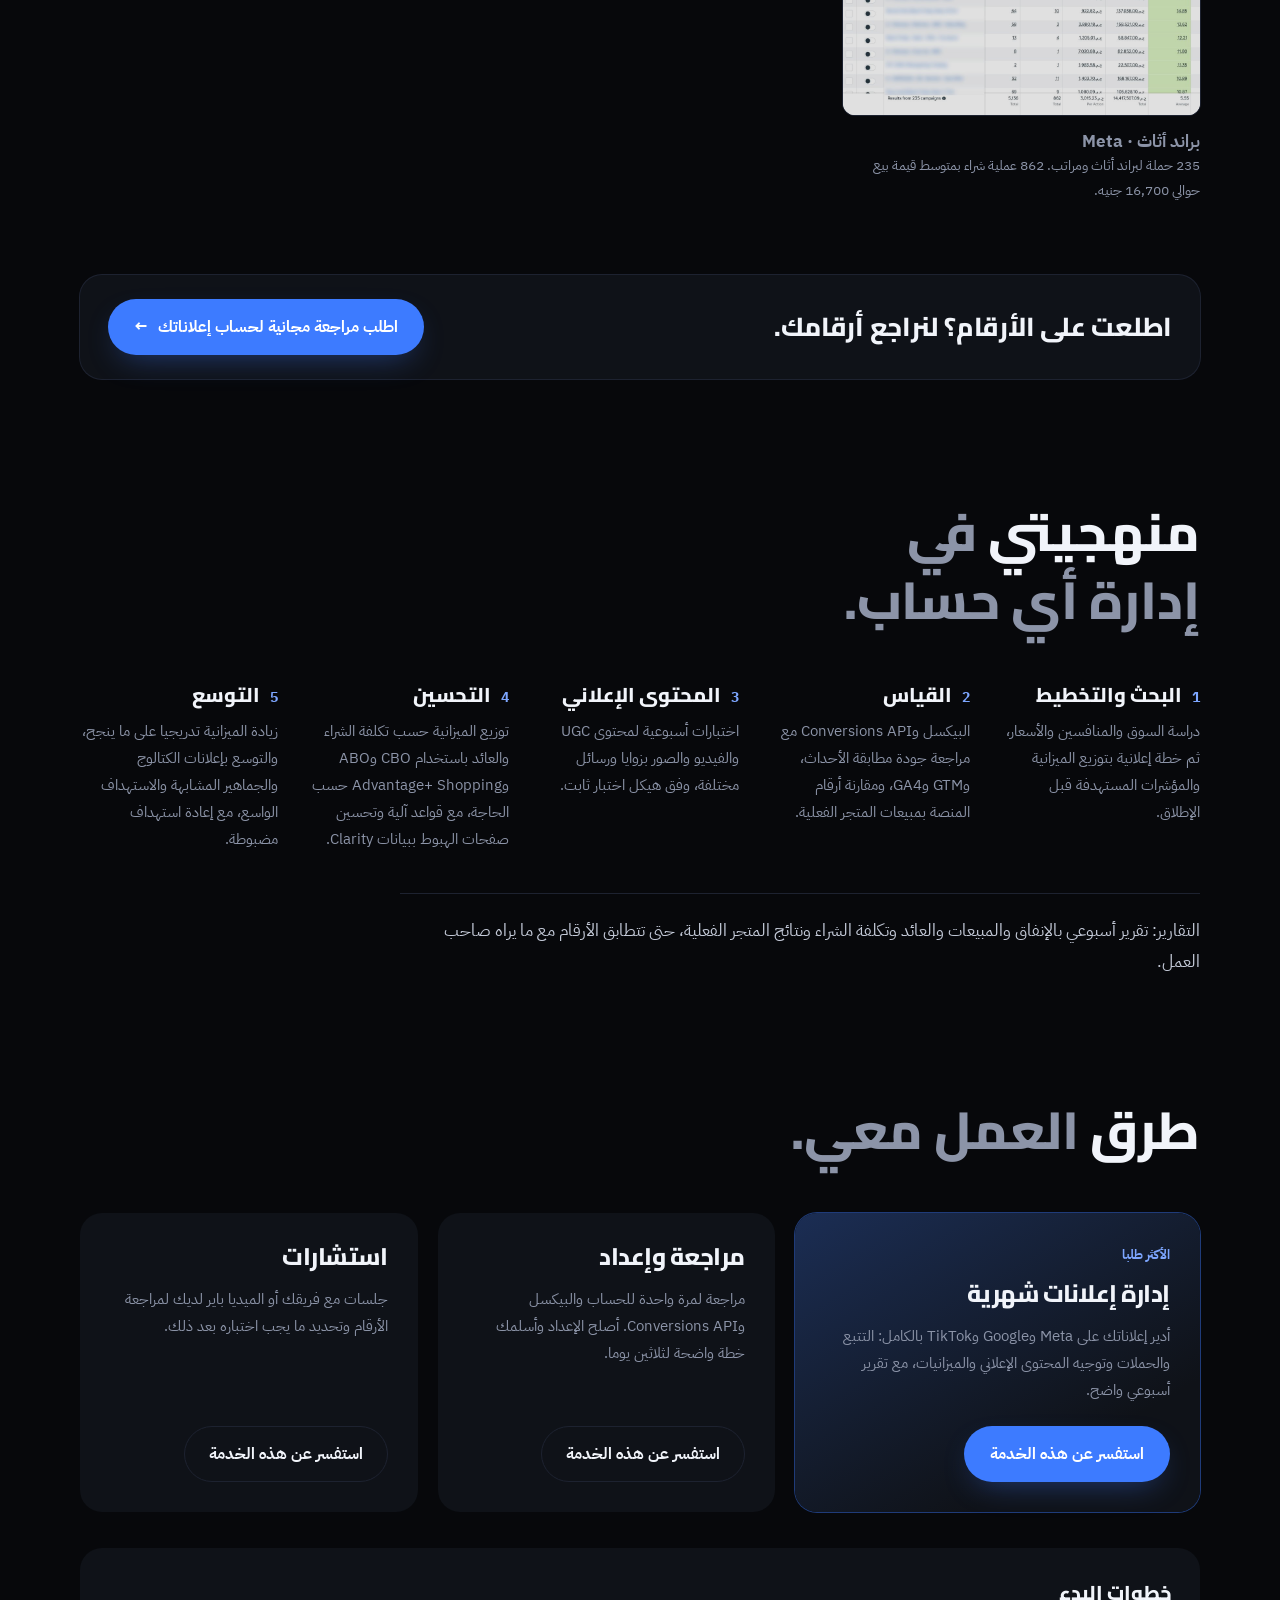
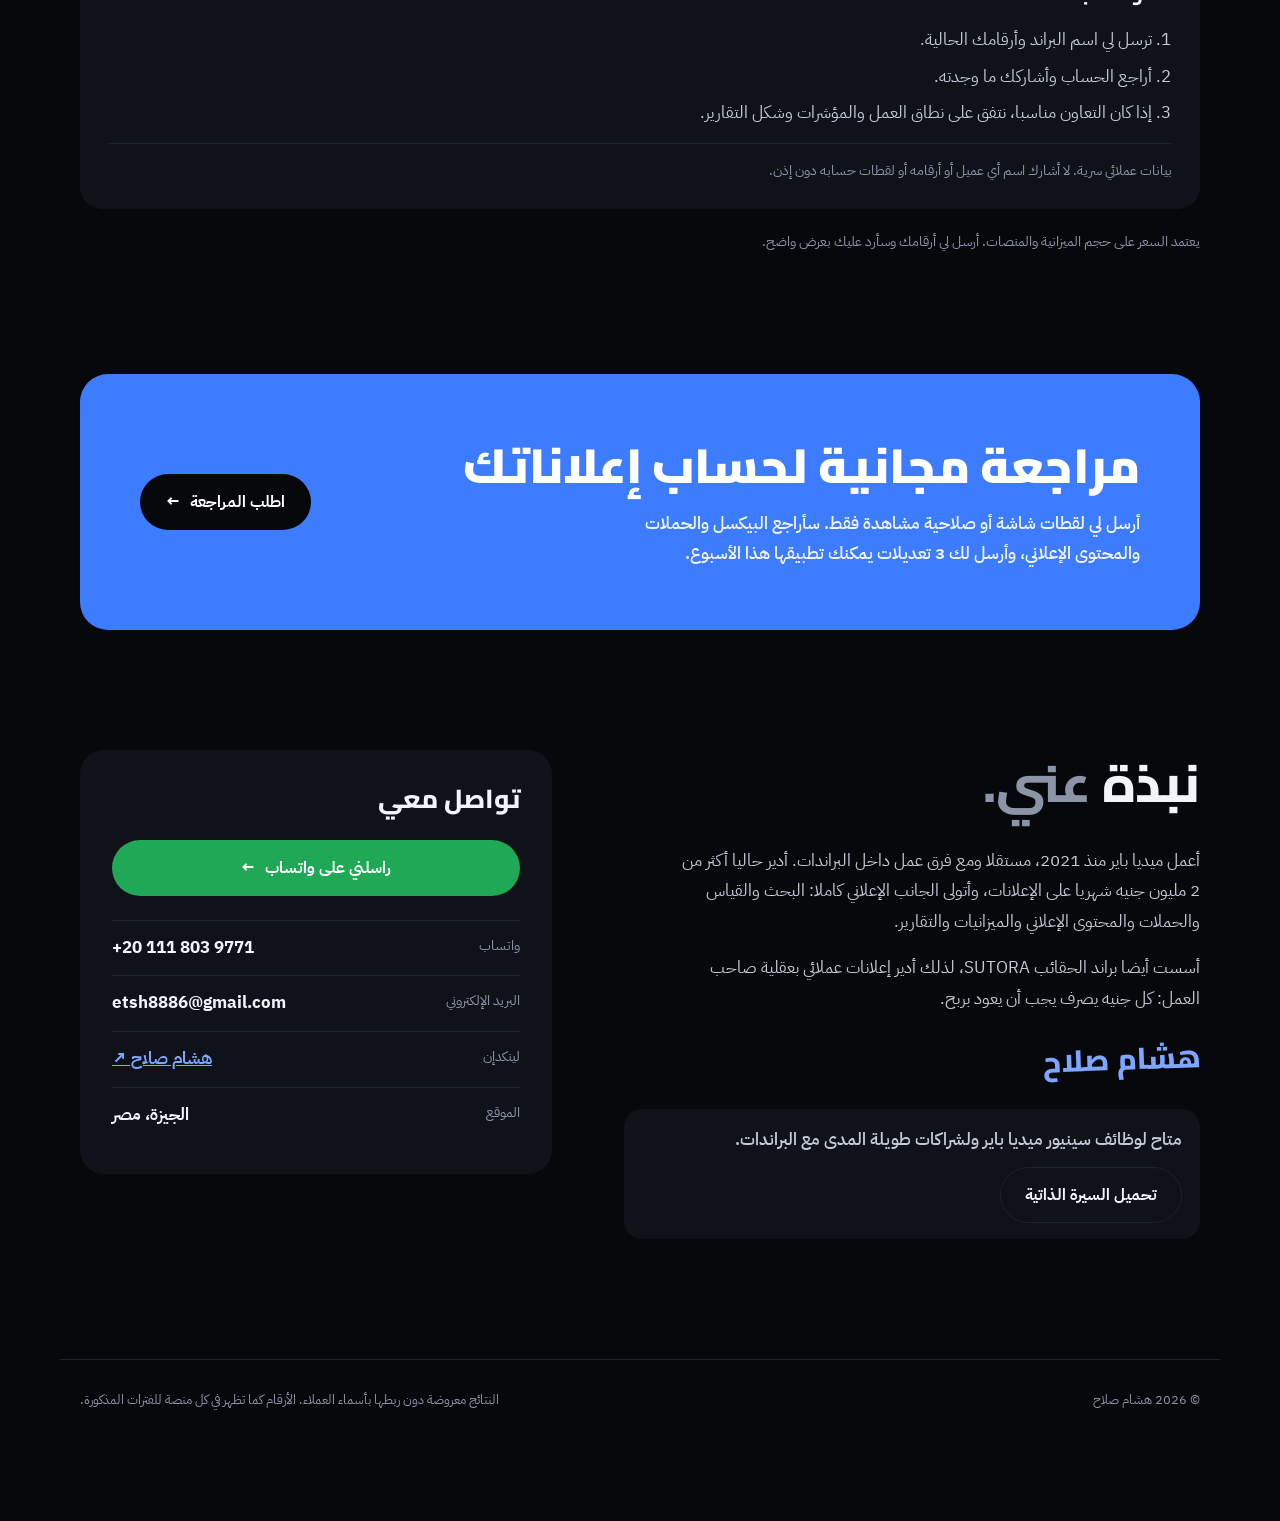
==== commit 33aa6f06: "Reorder page and redesign markets, industries and platforms New order: results, expertise, brands, c" ====
--- a/ar/index.html
+++ b/ar/index.html
@@ -38,7 +38,7 @@
   <div class="in">
     <a class="logo" href="#top">Hesham<em>.</em></a>
     <nav class="links" aria-label="Sections">
-      <a href="#results" data-i18n="nav1">النتائج</a><a href="#work" data-i18n="nav2">الأعمال</a><a href="#proof" data-i18n="nav3">المنصات</a><a href="#brands" data-i18n="nav5">البراندات</a><a href="#services" data-i18n="nav4">الخدمات</a>
+      <a href="#results" data-i18n="nav1">النتائج</a><a href="#reach" data-i18n="nav6">الخبرات</a><a href="#brands" data-i18n="nav5">البراندات</a><a href="#work" data-i18n="nav2">الأعمال</a><a href="#proof" data-i18n="nav3">المنصات</a><a href="#services" data-i18n="nav4">الخدمات</a>
     </nav>
     <a class="lang" data-i18n-href="langhref" href="../" data-i18n="lang">English</a>
     <button type="button" class="cta sm" data-lead data-i18n="navcta">مراجعة مجانية</button>
@@ -87,6 +87,31 @@
   </div>
 </section>
 
+<section class="in sec" id="reach">
+  <h2 class="title" data-i18n="t9">الأسواق والمجالات <em>والمنصات.</em></h2>
+  <div class="reach">
+    <article class="rc"><b class="big">7</b><h3 data-i18n="r1">الأسواق</h3><p class="tags"><span data-i18n="m1">مصر</span><span data-i18n="m2">السعودية</span><span data-i18n="m3">الإمارات</span><span data-i18n="m4">الأردن</span><span data-i18n="m5">المغرب</span><span data-i18n="m6">فلسطين</span><span data-i18n="m7">العراق</span></p></article>
+    <article class="rc"><b class="big">10</b><h3 data-i18n="r2">المجالات</h3><p class="tags"><span data-i18n="i1">الأزياء والحقائب</span><span data-i18n="i2">العطور</span><span data-i18n="i3">مستحضرات التجميل</span><span data-i18n="i4">الإلكترونيات</span><span data-i18n="i5">أثاث المنزل والمكتب</span><span data-i18n="i6">الخدمات الطبية</span><span data-i18n="i7">المنتجات الطبية</span><span data-i18n="i8">عيادات التجميل</span><span data-i18n="i9">الشحن والخدمات اللوجستية</span><span data-i18n="i10">الألعاب ومنتجات الأطفال</span></p></article>
+    <article class="rc"><b class="big">6</b><h3 data-i18n="r3">منصات الإعلانات</h3><p class="tags"><span class="hl">Meta Ads</span><span class="hl">Google Ads</span><span class="hl">TikTok Ads</span><span>YouTube</span><span>Snapchat Ads</span><span>X Ads</span></p></article>
+    <article class="rc"><b class="big">10</b><h3 data-i18n="r4">التتبع والمتاجر</h3><p class="tags"><span>Meta Pixel</span><span>Conversions API</span><span>GTM</span><span>GA4</span><span>Mixpanel</span><span>Clarity</span><span>Hotjar</span><span>Shopify</span><span>WooCommerce</span><span>Lightfunnels</span></p></article>
+  </div>
+  <div class="goals"><h3 data-i18n="r5">أهداف الحملات</h3><p class="tags"><span data-i18n="g1">مبيعات</span><span data-i18n="g2">رسائل واتساب</span><span data-i18n="g3">رسائل ماسنجر وإنستجرام</span><span data-i18n="g4">زيارات</span><span data-i18n="g5">مشاهدات الفيديو</span><span data-i18n="g6">الوصول والانتشار</span></p></div>
+</section>
+
+<section class="in sec" id="brands">
+  <h2 class="title" data-i18n="t8">براندات عملت معها، <em>وبراند أسسته.</em></h2>
+  <div class="brands">
+    <article class="brand"><span class="role" data-i18n="b1r">سينيور ميديا باير</span><h3><img class="blogo" src="../images/brands/merossa.png" alt="" width="48" height="48" loading="lazy">Merossa</h3><ul><li data-i18n="b1a">إعلانات Meta وGoogle من الإعداد حتى التوسع</li><li data-i18n="b1b">تقارير Shopify وتحسين معدل التحويل</li><li data-i18n="b1c">العروض وحملات التقسيط</li><li data-i18n="b1d">تقارير أسبوعية ومتابعة المنافسين</li></ul></article>
+    <article class="brand"><span class="role" data-i18n="b2r">ميديا باير</span><h3><img class="blogo" src="../images/brands/bastet.png" alt="" width="48" height="48" loading="lazy">BASTET</h3><ul><li data-i18n="b2a">إعلانات Meta بمحتوى UGC</li><li data-i18n="b2b">تقارير مقارنة بين الفترات</li><li data-i18n="b2c">تطوير صفحات المنتجات على Shopify وLiquid</li><li data-i18n="b2d">العروض وسياسات المتجر</li></ul></article>
+    <article class="brand"><div><span class="role" data-i18n="b2r">ميديا باير</span><h3><img class="blogo" src="../images/brands/decern.png" alt="" width="48" height="48" loading="lazy">DECERN</h3><ul><li data-i18n="b3a">جوارب وعروض مجمعة</li><li data-i18n="b3b">حملات Meta وGoogle</li><li data-i18n="b3c">اختبارات محتوى إعلاني لخفض تكلفة الشراء</li><li data-i18n="b3d">قواعد آلية لإدارة الميزانية</li></ul></div></article>
+    <article class="brand founder"><span class="role" data-i18n="b4r">المؤسس</span><h3><img class="blogo" src="../images/brands/sutora.png" alt="" width="48" height="48" loading="lazy">SUTORA</h3><ul><li data-i18n="b4a">براند حقائب نسائية أسسته</li><li data-i18n="b4b">التصنيع والهوية وتصوير المنتجات</li><li data-i18n="b4c">متجر Shopify والتغليف</li><li data-i18n="b4d">يمنحني نظرة صاحب العمل على الهوامش والتدفق النقدي</li></ul></article>
+  </div>
+  <h3 class="h3 more-h" data-i18n="bmore">جزء من البراندات التي أدرت إعلاناتها وحققت معها مبيعات</h3>
+  <p class="bnote" data-i18n="bnote">هذه مجموعة من البراندات التي عملت معها. وعلى مدار السنوات أدرت إعلانات لبراندات أخرى كثيرة في مصر والخليج وأسواق أخرى غير مذكورة هنا.</p>
+  <div class="marquee"><ul class="blist"><li><img src="../images/brands/vevian.png" alt="" width="56" height="56" loading="lazy"><span data-i18n="bn0">فيفيان</span></li><li><img src="../images/brands/havva-dose.png" alt="" width="56" height="56" loading="lazy"><span>Havva Dose</span></li><li><img src="../images/brands/soly-store.png" alt="" width="56" height="56" loading="lazy"><span>Soly Store</span></li><li><img src="../images/brands/manzara.png" alt="" width="56" height="56" loading="lazy"><span>Manzara</span></li><li><img src="../images/brands/mr-scent.png" alt="" width="56" height="56" loading="lazy"><span>Mr Scent</span></li><li><img src="../images/brands/sulta-allvi.png" alt="" width="56" height="56" loading="lazy"><span>Sulta Allvi</span></li><li><img src="../images/brands/d-marly-store.png" alt="" width="56" height="56" loading="lazy"><span>D Marly Store</span></li><li><img src="../images/brands/tooby-looby.png" alt="" width="56" height="56" loading="lazy"><span>Tooby Looby</span></li><li><img src="../images/brands/oveo.png" alt="" width="56" height="56" loading="lazy"><span>Oveo</span></li><li><img src="../images/brands/ag-group.png" alt="" width="56" height="56" loading="lazy"><span>AG Group</span></li><li><img src="../images/brands/sawa.png" alt="" width="56" height="56" loading="lazy"><span data-i18n="bn2">سوا</span></li><li><img src="../images/brands/banat.png" alt="" width="56" height="56" loading="lazy"><span data-i18n="bn3">بنات</span></li><li><img src="../images/brands/healthy-care-card.png" alt="" width="56" height="56" loading="lazy"><span data-i18n="bn1">بطاقة الرعاية الصحية</span></li></ul></div>
+</section>
+<div class="in band-wrap"><div class="band"><p data-i18n="band3t">تريد أن يكون البراند الخاص بك ضمن هذه القائمة؟</p><button type="button" class="cta" data-lead><span data-i18n="cta1">اطلب مراجعة مجانية لحساب إعلاناتك</span> <span class="arr" aria-hidden="true">→</span></button></div></div>
+
 <section class="in sec" id="work">
   <h2 class="title" data-i18n="t2">4 حسابات، <em>وما الذي قمت به بالتحديد.</em></h2>
   <div class="cases">
@@ -152,63 +177,6 @@
   <div class="pf-panel" id="pf-panel" role="tabpanel"></div>
 </section>
 <div class="in band-wrap"><div class="band"><p data-i18n="band2t">اطلعت على الأرقام؟ لنراجع أرقامك.</p><button type="button" class="cta" data-lead><span data-i18n="cta1">اطلب مراجعة مجانية لحساب إعلاناتك</span> <span class="arr" aria-hidden="true">→</span></button></div></div>
-<section class="in sec" id="services">
-  <h2 class="title" data-i18n="t7">طرق <em>العمل معي.</em></h2>
-  <div class="plans">
-    <article class="plan main">
-      <span class="tag" data-i18n="p1t">الأكثر طلبا</span>
-      <h3 data-i18n="p1h">إدارة إعلانات شهرية</h3>
-      <p data-i18n="p1p">أدير إعلاناتك على Meta وGoogle وTikTok بالكامل: التتبع والحملات وتوجيه المحتوى الإعلاني والميزانيات، مع تقرير أسبوعي واضح.</p>
-      <button type="button" class="cta" data-lead data-plan="Monthly ad management" data-i18n="pcta">استفسر عن هذه الخدمة</button>
-    </article>
-    <article class="plan">
-      <h3 data-i18n="p2h">مراجعة وإعداد</h3>
-      <p data-i18n="p2p">مراجعة لمرة واحدة للحساب والبيكسل وConversions API. أصلح الإعداد وأسلمك خطة واضحة لثلاثين يوما.</p>
-      <button type="button" class="btn2" data-lead data-plan="Audit & setup" data-i18n="pcta">استفسر عن هذه الخدمة</button>
-    </article>
-    <article class="plan">
-      <h3 data-i18n="p3h">استشارات</h3>
-      <p data-i18n="p3p">جلسات مع فريقك أو الميديا باير لديك لمراجعة الأرقام وتحديد ما يجب اختباره بعد ذلك.</p>
-      <button type="button" class="btn2" data-lead data-plan="Consulting" data-i18n="pcta">استفسر عن هذه الخدمة</button>
-    </article>
-  </div>
-  <div class="start">
-    <h3 data-i18n="wh">خطوات البدء</h3>
-    <ol><li data-i18n="w1">ترسل لي اسم البراند وأرقامك الحالية.</li><li data-i18n="w2">أراجع الحساب وأشاركك ما وجدته.</li><li data-i18n="w3">إذا كان التعاون مناسبا، نتفق على نطاق العمل والمؤشرات وشكل التقارير.</li></ol>
-    <p class="priv" data-i18n="priv">بيانات عملائي سرية. لا أشارك اسم أي عميل أو أرقامه أو لقطات حسابه دون إذن.</p>
-  </div>
-  <p class="note" data-i18n="pnote">يعتمد السعر على حجم الميزانية والمنصات. أرسل لي أرقامك وسأرد عليك بعرض واضح.</p>
-</section>
-<section class="in sec" id="words" hidden>
-  <h2 class="title" data-i18n="t4">آراء العملاء <em>والزملاء.</em></h2>
-  <div class="quotes" id="quotes"></div>
-</section>
-<section class="in sec" id="brands">
-  <h2 class="title" data-i18n="t8">براندات عملت معها، <em>وبراند أسسته.</em></h2>
-  <div class="brands">
-    <article class="brand"><span class="role" data-i18n="b1r">سينيور ميديا باير</span><h3><img class="blogo" src="../images/brands/merossa.png" alt="" width="48" height="48" loading="lazy">Merossa</h3><ul><li data-i18n="b1a">إعلانات Meta وGoogle من الإعداد حتى التوسع</li><li data-i18n="b1b">تقارير Shopify وتحسين معدل التحويل</li><li data-i18n="b1c">العروض وحملات التقسيط</li><li data-i18n="b1d">تقارير أسبوعية ومتابعة المنافسين</li></ul></article>
-    <article class="brand"><span class="role" data-i18n="b2r">ميديا باير</span><h3><img class="blogo" src="../images/brands/bastet.png" alt="" width="48" height="48" loading="lazy">BASTET</h3><ul><li data-i18n="b2a">إعلانات Meta بمحتوى UGC</li><li data-i18n="b2b">تقارير مقارنة بين الفترات</li><li data-i18n="b2c">تطوير صفحات المنتجات على Shopify وLiquid</li><li data-i18n="b2d">العروض وسياسات المتجر</li></ul></article>
-    <article class="brand"><div><span class="role" data-i18n="b2r">ميديا باير</span><h3><img class="blogo" src="../images/brands/decern.png" alt="" width="48" height="48" loading="lazy">DECERN</h3><ul><li data-i18n="b3a">جوارب وعروض مجمعة</li><li data-i18n="b3b">حملات Meta وGoogle</li><li data-i18n="b3c">اختبارات محتوى إعلاني لخفض تكلفة الشراء</li><li data-i18n="b3d">قواعد آلية لإدارة الميزانية</li></ul></div></article>
-    <article class="brand founder"><span class="role" data-i18n="b4r">المؤسس</span><h3><img class="blogo" src="../images/brands/sutora.png" alt="" width="48" height="48" loading="lazy">SUTORA</h3><ul><li data-i18n="b4a">براند حقائب نسائية أسسته</li><li data-i18n="b4b">التصنيع والهوية وتصوير المنتجات</li><li data-i18n="b4c">متجر Shopify والتغليف</li><li data-i18n="b4d">يمنحني نظرة صاحب العمل على الهوامش والتدفق النقدي</li></ul></article>
-  </div>
-  <h3 class="h3 more-h" data-i18n="bmore">جزء من البراندات التي أدرت إعلاناتها وحققت معها مبيعات</h3>
-  <p class="bnote" data-i18n="bnote">هذه مجموعة من البراندات التي عملت معها. وعلى مدار السنوات أدرت إعلانات لبراندات أخرى كثيرة في مصر والخليج وأسواق أخرى غير مذكورة هنا.</p>
-  <div class="marquee"><ul class="blist"><li><img src="../images/brands/vevian.png" alt="" width="56" height="56" loading="lazy"><span data-i18n="bn0">فيفيان</span></li><li><img src="../images/brands/havva-dose.png" alt="" width="56" height="56" loading="lazy"><span>Havva Dose</span></li><li><img src="../images/brands/soly-store.png" alt="" width="56" height="56" loading="lazy"><span>Soly Store</span></li><li><img src="../images/brands/manzara.png" alt="" width="56" height="56" loading="lazy"><span>Manzara</span></li><li><img src="../images/brands/mr-scent.png" alt="" width="56" height="56" loading="lazy"><span>Mr Scent</span></li><li><img src="../images/brands/sulta-allvi.png" alt="" width="56" height="56" loading="lazy"><span>Sulta Allvi</span></li><li><img src="../images/brands/d-marly-store.png" alt="" width="56" height="56" loading="lazy"><span>D Marly Store</span></li><li><img src="../images/brands/tooby-looby.png" alt="" width="56" height="56" loading="lazy"><span>Tooby Looby</span></li><li><img src="../images/brands/oveo.png" alt="" width="56" height="56" loading="lazy"><span>Oveo</span></li><li><img src="../images/brands/ag-group.png" alt="" width="56" height="56" loading="lazy"><span>AG Group</span></li><li><img src="../images/brands/sawa.png" alt="" width="56" height="56" loading="lazy"><span data-i18n="bn2">سوا</span></li><li><img src="../images/brands/banat.png" alt="" width="56" height="56" loading="lazy"><span data-i18n="bn3">بنات</span></li><li><img src="../images/brands/healthy-care-card.png" alt="" width="56" height="56" loading="lazy"><span data-i18n="bn1">بطاقة الرعاية الصحية</span></li></ul></div>
-</section>
-<section class="in sec" id="reach">
-  <h2 class="title" data-i18n="t9">الأسواق والمجالات <em>والمنصات.</em></h2>
-  <div class="reach">
-    <div><h3 data-i18n="r1">الأسواق</h3><p class="tags"><span data-i18n="m1">مصر</span><span data-i18n="m2">السعودية</span><span data-i18n="m3">الإمارات</span><span data-i18n="m4">الأردن</span><span data-i18n="m5">المغرب</span><span data-i18n="m6">فلسطين</span><span data-i18n="m7">العراق</span></p></div>
-    <div><h3 data-i18n="r2">المجالات</h3><p class="tags"><span data-i18n="i1">الأزياء والحقائب</span><span data-i18n="i2">العطور</span><span data-i18n="i3">مستحضرات التجميل</span><span data-i18n="i4">الإلكترونيات</span><span data-i18n="i5">أثاث المنزل والمكتب</span><span data-i18n="i6">الخدمات الطبية</span><span data-i18n="i7">المنتجات الطبية</span><span data-i18n="i8">عيادات التجميل</span><span data-i18n="i9">الشحن والخدمات اللوجستية</span><span data-i18n="i10">الألعاب ومنتجات الأطفال</span></p></div>
-    <div><h3 data-i18n="r3">منصات الإعلانات</h3><p class="tags"><span>Meta Ads</span><span>Google Ads</span><span>YouTube</span><span>TikTok Ads</span><span>Snapchat Ads</span><span>X Ads</span></p>
-      <h3 data-i18n="r4">التتبع والمتاجر</h3><p class="tags"><span>Meta Pixel</span><span>Conversions API</span><span>GTM</span><span>GA4</span><span>Mixpanel</span><span>Clarity</span><span>Hotjar</span><span>Shopify</span><span>WooCommerce</span><span>Lightfunnels</span></p></div>
-    <div><h3 data-i18n="r5">أهداف الحملات</h3><p class="tags"><span data-i18n="g1">مبيعات</span><span data-i18n="g2">رسائل واتساب</span><span data-i18n="g3">رسائل ماسنجر وإنستجرام</span><span data-i18n="g4">زيارات</span><span data-i18n="g5">مشاهدات الفيديو</span><span data-i18n="g6">الوصول والانتشار</span></p></div>
-  </div>
-</section>
-
-
-
-
 
 <section class="in sec" id="how">
   <h2 class="title" data-i18n="t5">منهجيتي <em>في إدارة أي حساب.</em></h2>
@@ -220,6 +188,39 @@
     <li><h3 data-i18n="st5">التوسع</h3><p data-i18n="sp5">زيادة الميزانية تدريجيا على ما ينجح، والتوسع بإعلانات الكتالوج والجماهير المشابهة والاستهداف الواسع، مع إعادة استهداف مضبوطة.</p></li>
   </ol>
   <p class="rep" data-i18n="rep">التقارير: تقرير أسبوعي بالإنفاق والمبيعات والعائد وتكلفة الشراء ونتائج المتجر الفعلية، حتى تتطابق الأرقام مع ما يراه صاحب العمل.</p>
+</section>
+
+<section class="in sec" id="services">
+  <h2 class="title" data-i18n="t7">طرق <em>العمل معي.</em></h2>
+  <div class="plans">
+    <article class="plan main">
+      <span class="tag" data-i18n="p1t">الأكثر طلبا</span>
+      <h3 data-i18n="p1h">إدارة إعلانات شهرية</h3>
+      <p data-i18n="p1p">أدير إعلاناتك على Meta وGoogle وTikTok بالكامل: التتبع والحملات وتوجيه المحتوى الإعلاني والميزانيات، مع تقرير أسبوعي واضح.</p>
+      <button type="button" class="cta" data-lead data-plan="Monthly ad management" data-i18n="pcta">استفسر عن هذه الخدمة</button>
+    </article>
+    <article class="plan">
+      <h3 data-i18n="p2h">مراجعة وإعداد</h3>
+      <p data-i18n="p2p">مراجعة لمرة واحدة للحساب والبيكسل وConversions API. أصلح الإعداد وأسلمك خطة واضحة لثلاثين يوما.</p>
+      <button type="button" class="btn2" data-lead data-plan="Audit & setup" data-i18n="pcta">استفسر عن هذه الخدمة</button>
+    </article>
+    <article class="plan">
+      <h3 data-i18n="p3h">استشارات</h3>
+      <p data-i18n="p3p">جلسات مع فريقك أو الميديا باير لديك لمراجعة الأرقام وتحديد ما يجب اختباره بعد ذلك.</p>
+      <button type="button" class="btn2" data-lead data-plan="Consulting" data-i18n="pcta">استفسر عن هذه الخدمة</button>
+    </article>
+  </div>
+  <div class="start">
+    <h3 data-i18n="wh">خطوات البدء</h3>
+    <ol><li data-i18n="w1">ترسل لي اسم البراند وأرقامك الحالية.</li><li data-i18n="w2">أراجع الحساب وأشاركك ما وجدته.</li><li data-i18n="w3">إذا كان التعاون مناسبا، نتفق على نطاق العمل والمؤشرات وشكل التقارير.</li></ol>
+    <p class="priv" data-i18n="priv">بيانات عملائي سرية. لا أشارك اسم أي عميل أو أرقامه أو لقطات حسابه دون إذن.</p>
+  </div>
+  <p class="note" data-i18n="pnote">يعتمد السعر على حجم الميزانية والمنصات. أرسل لي أرقامك وسأرد عليك بعرض واضح.</p>
+</section>
+
+<section class="in sec" id="words" hidden>
+  <h2 class="title" data-i18n="t4">آراء العملاء <em>والزملاء.</em></h2>
+  <div class="quotes" id="quotes"></div>
 </section>
 
 <section class="in" id="audit">
--- a/css/style.css
+++ b/css/style.css
@@ -450,3 +450,16 @@
 @keyframes brands{to{transform:translateX(calc(-50% - 7px))}}
 @media (max-width:640px){.marquee .blist li{width:200px}.marquee .blist.run{animation-duration:35s}}
 @media (prefers-reduced-motion:reduce){.marquee{overflow-x:auto}}
+
+/* expertise block */
+.reach{display:grid;grid-template-columns:repeat(4,minmax(0,1fr));gap:16px}
+.rc{background:var(--bg2);border-radius:22px;padding:24px;display:grid;gap:12px;align-content:start;border-top:3px solid var(--accent)}
+.rc .big{font:900 52px/1 var(--f-display);letter-spacing:-.04em;color:var(--text)}
+.rc h3{font:800 18px var(--f-display);color:var(--accent-2);margin:0}
+.rc .tags span{background:var(--bg3);font-size:14px}
+.rc .tags span.hl{background:var(--accent);color:#fff;font-weight:700}
+.goals{margin-top:16px;background:var(--bg2);border-radius:22px;padding:20px 24px;display:flex;flex-wrap:wrap;align-items:center;gap:12px 20px}
+.goals h3{font:800 16px var(--f-display);color:var(--accent-2);margin:0}
+.goals .tags span{background:var(--bg3)}
+@media (max-width:1000px){.reach{grid-template-columns:1fr 1fr}}
+@media (max-width:560px){.reach{grid-template-columns:1fr}.rc .big{font-size:42px}}
